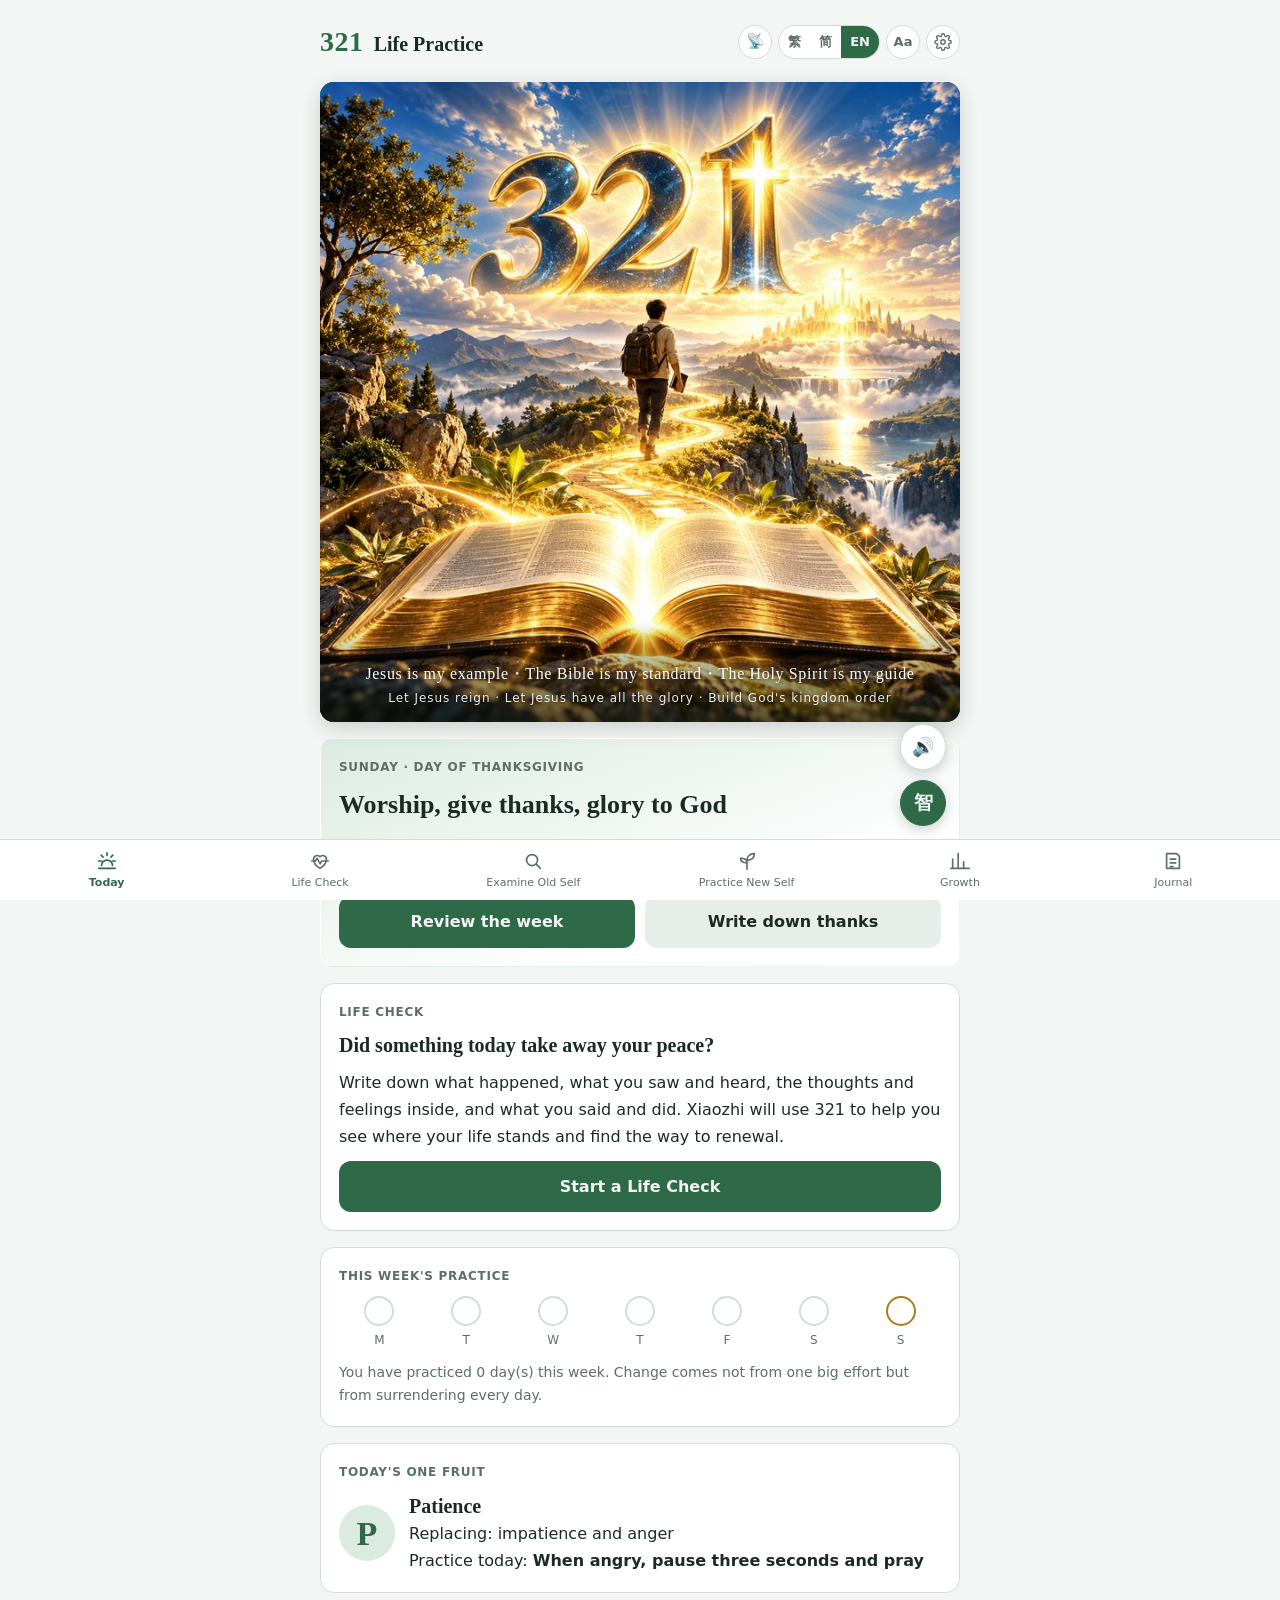
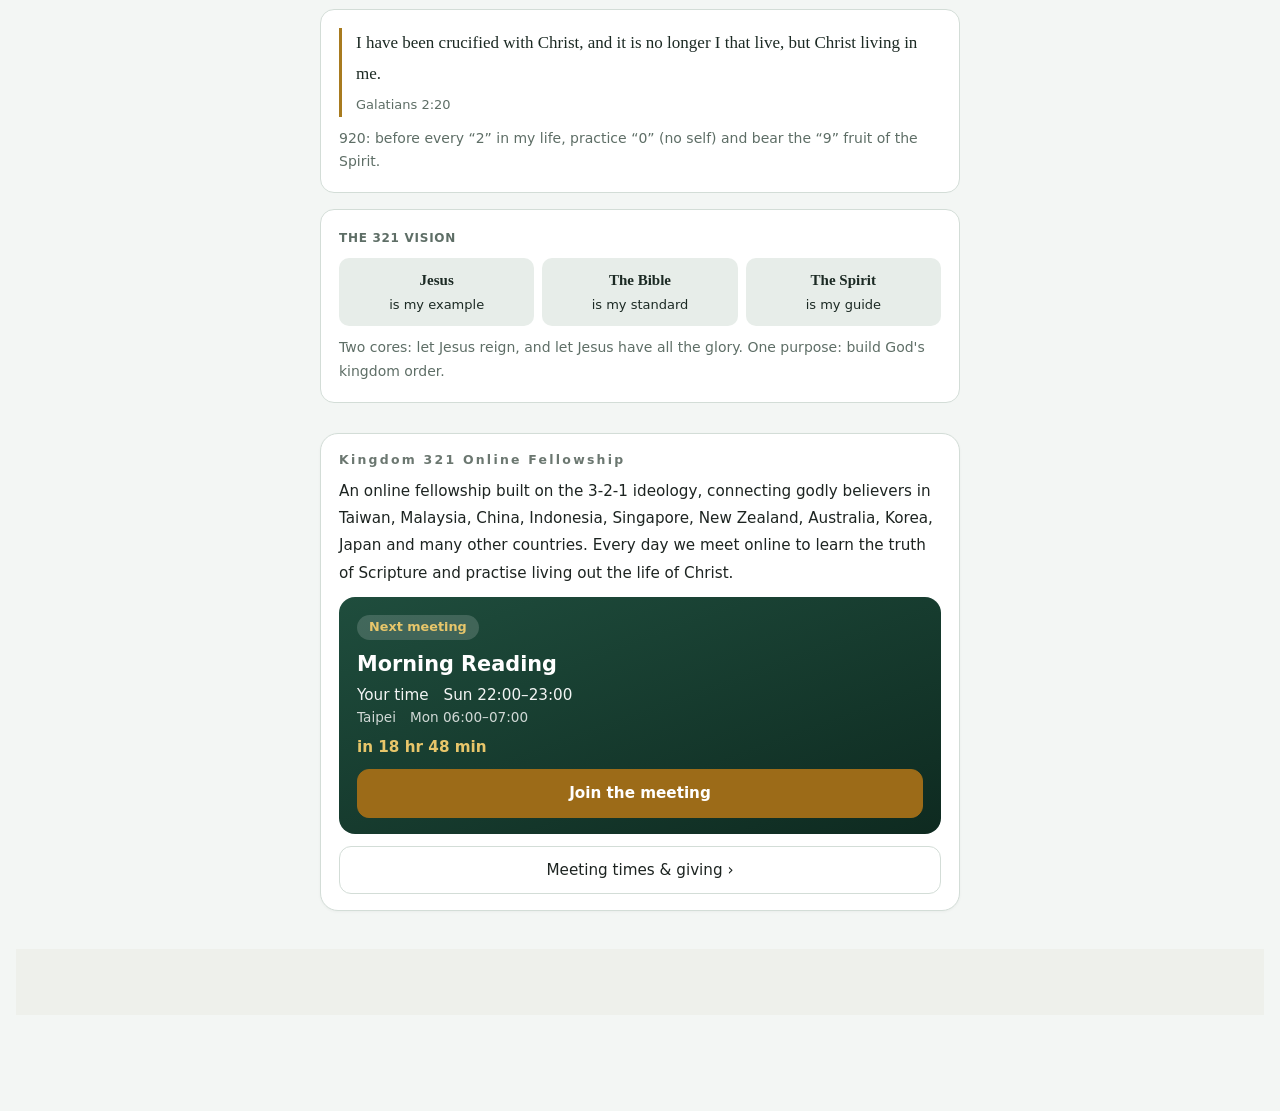
==== index.html @ 164c0257 "自動更新補強（空閒自動套用）：共用 AUPD 偵測／忙碌判斷／防無限重整、SW 網路優先且只清自家前綴、設定頁檢查更新與強制更新 Co-Authored-By: Claude Sonnet 5.5 <" ====
<!DOCTYPE html>
<html lang="zh-Hant-TW">
<head><script>(function(){try{var q=location.search,m=q.match(/[?&]join=([A-Za-z0-9]{6})/);if(m){sessionStorage.setItem('cr_j',JSON.stringify({j:m[1],s:/[?&]screen=1/.test(q)?1:0,t:Date.now()}));}else{var o=JSON.parse(sessionStorage.getItem('cr_j')||'null');if(o&&Date.now()-o.t<20000){history.replaceState(null,'',location.pathname+'?join='+o.j+(o.s?'&screen=1':'')+location.hash);}}if(/[?&]screen=1/.test(location.search))window.CR_SCREEN=true;}catch(e){}})();</script>
<meta charset="utf-8">
<meta name="viewport" content="width=device-width,initial-scale=1,viewport-fit=cover">
<title>321生命操練</title>
<meta name="description" content="舊人有己生命檢視表與新人無己生命操練表：每日檢視、操練、成長圖與得勝日記。繁體／简体／English。">
<meta name="theme-color" content="#2F6A48">
<meta name="apple-mobile-web-app-capable" content="yes">
<meta name="mobile-web-app-capable" content="yes">
<meta name="apple-mobile-web-app-status-bar-style" content="default">
<meta name="apple-mobile-web-app-title" content="321生命操練">
<meta property="og:type" content="website">
<meta property="og:title" content="321生命操練">
<meta property="og:description" content="舊人有己生命檢視表與新人無己生命操練表：每日檢視、操練、成長圖與得勝日記。">
<meta property="og:image" content="https://spch321-sudo.github.io/321life/hero.jpg">
<meta property="og:image:width" content="1080">
<meta property="og:image:height" content="1080">
<meta name="twitter:card" content="summary_large_image">
<link rel="manifest" href="manifest.json?v=2">
<link rel="icon" type="image/png" sizes="32x32" href="favicon-32.png">
<link rel="icon" type="image/png" sizes="192x192" href="icon-192-v2.png">
<link rel="apple-touch-icon" href="apple-touch-icon-v2.png">
<link rel="apple-touch-icon" sizes="180x180" href="apple-touch-icon-v2.png">
<link rel="preconnect" href="https://fonts.googleapis.com">
<link rel="stylesheet" href="https://fonts.googleapis.com/css2?family=Noto+Serif+TC:wght@600;800&family=Noto+Sans+TC:wght@400;500;700&display=swap">
<style>

:root{
  --bg:#F3F6F4; --surface:#FFFFFF; --sunk:#E7EDE9; --fg:#1C2A24; --muted:#5E6E66; --line:#D3DDD7;
  --vine:#2F6A48; --vine-soft:#DCEBE1; --plum:#86465A; --plum-soft:#F1E1E6; --gold:#A87B1F;
  --display:"Noto Serif TC","Songti TC","PMingLiU",serif;
  --body:"Noto Sans TC","PingFang TC","Microsoft JhengHei",system-ui,sans-serif;
  --r:14px;
}
@media (prefers-color-scheme:dark){:root:not([data-theme="light"]){
  --bg:#111815; --surface:#18221D; --sunk:#202C26; --fg:#E4ECE7; --muted:#9AAAA1; --line:#2E3C35;
  --vine:#86C49C; --vine-soft:#22382B; --plum:#D492A6; --plum-soft:#3A2630; --gold:#D9AE55; color-scheme:dark}}
:root[data-theme="dark"]{
  --bg:#111815; --surface:#18221D; --sunk:#202C26; --fg:#E4ECE7; --muted:#9AAAA1; --line:#2E3C35;
  --vine:#86C49C; --vine-soft:#22382B; --plum:#D492A6; --plum-soft:#3A2630; --gold:#D9AE55; color-scheme:dark}
html,body{background:var(--bg)}
:root{padding-top:env(safe-area-inset-top,0px)}
*{-webkit-tap-highlight-color:transparent}
body{margin:0;color:var(--fg);font-family:var(--body);font-size:1rem;line-height:1.7;padding-inline:16px;padding-block:0 96px}
.wrap{max-width:640px;margin:0 auto}
h1,h2,h3{font-family:var(--display);line-height:1.35;text-wrap:balance;margin:0}
button{font:inherit;color:inherit;cursor:pointer}
button:focus-visible,select:focus-visible,textarea:focus-visible,input:focus-visible{outline:3px solid var(--gold);outline-offset:2px}
.top{display:flex;align-items:center;justify-content:space-between;gap:12px;padding-block:18px 8px}
.brand{display:flex;align-items:baseline;gap:10px}
.mark{font-family:var(--display);font-weight:800;font-size:28px;letter-spacing:.02em;color:var(--vine)}
.brand h1{font-size:20px;font-weight:800}
.eyebrow{font-size:0.75rem;letter-spacing:.12em;color:var(--muted);font-weight:700}
.view{display:grid;gap:16px;padding-block:8px 24px}
.card{background:var(--surface);border:1px solid var(--line);border-radius:var(--r);padding:18px;display:grid;gap:10px;min-width:0}
.hero{background:linear-gradient(160deg,var(--vine-soft),var(--surface) 70%);border-color:transparent}
.hero h2{font-size:1.625rem}
.kv{margin:0;border-radius:var(--r);overflow:hidden;background:#1d3a5c;aspect-ratio:1/1;position:relative;box-shadow:0 6px 20px rgba(20,40,30,.18)}
.kv img{display:block;width:100%;height:100%;object-fit:cover}
.kv figcaption{position:absolute;left:0;right:0;bottom:0;padding:40px 16px 14px;color:#fff;font-family:var(--display);font-size:1rem;line-height:1.55;text-align:center;letter-spacing:.04em;background:linear-gradient(to top,rgba(10,20,15,.72),rgba(10,20,15,0));text-shadow:0 1px 3px rgba(0,0,0,.5)}
.kv figcaption span{display:inline-block}
.kv figcaption small{display:block;margin-top:2px;font-family:var(--body);font-size:0.75rem;letter-spacing:.08em;opacity:.92}
@supports not (aspect-ratio:1/1){.kv{height:0;padding-bottom:100%}.kv img{position:absolute;top:0;left:0}}
.verse{font-family:var(--display);font-size:1.0625rem;line-height:1.8;margin:0;padding-left:14px;border-left:3px solid var(--gold)}
.verse cite{display:block;font-family:var(--body);font-style:normal;font-size:0.8125rem;color:var(--muted);margin-top:4px}
.row{display:flex;gap:10px;flex-wrap:wrap}
.btn{border:0;border-radius:12px;padding:12px 16px;font-weight:700;display:inline-flex;align-items:center;justify-content:center;gap:6px;min-height:48px}
.btn.old{background:var(--plum);color:var(--bg)}
.btn.new{background:var(--vine);color:var(--bg)}
.btn.ghost{background:var(--sunk)}
.btn.wide{flex:1 1 140px}
.btn:disabled{opacity:.45;cursor:not-allowed}
.week{display:grid;grid-template-columns:repeat(7,1fr);gap:6px;text-align:center;font-size:0.75rem;color:var(--muted)}
.week .d{display:grid;gap:4px;justify-items:center}
.dot{width:26px;height:26px;border-radius:50%;border:2px solid var(--line);display:grid;place-items:center;font-size:0.75rem;font-weight:700}
.dot.done{background:var(--vine);border-color:var(--vine);color:var(--bg)}
.dot.today{border-color:var(--gold)}
.fruit{display:flex;gap:14px;align-items:center}
.fruit .ch{font-family:var(--display);font-size:2.125rem;font-weight:800;color:var(--vine);width:56px;height:56px;border-radius:50%;background:var(--vine-soft);display:grid;place-items:center;flex:none}
.small{font-size:0.875rem;color:var(--muted)}
.pillars{display:grid;grid-template-columns:repeat(3,1fr);gap:8px;text-align:center}
.pillars div{background:var(--sunk);border-radius:10px;padding:10px 6px;font-size:0.8125rem}
.pillars b{display:block;font-family:var(--display);font-size:0.9375rem}
.chips{display:flex;flex-wrap:wrap;gap:8px}
.chip{border:1px solid var(--line);background:var(--surface);border-radius:999px;padding:6px 14px;font-size:0.9375rem;min-height:38px}
.chip[aria-pressed="true"]{border-color:currentColor;font-weight:700}
.mode-old .chip[aria-pressed="true"]{color:var(--plum);background:var(--plum-soft)}
.mode-new .chip[aria-pressed="true"]{color:var(--vine);background:var(--vine-soft)}
.legend{display:grid;grid-template-columns:repeat(4,1fr);gap:6px;font-size:0.75rem;color:var(--muted);text-align:center}
.legend b{display:block;font-size:1rem;color:var(--fg)}
.group h3{font-size:1.3125rem}
.mode-old .group h3{color:var(--plum)}
.mode-new .group h3{color:var(--vine)}
.item{display:grid;gap:8px;padding-block:12px;border-top:1px solid var(--line)}
.item p{margin:0}
.item .sym{font-size:0.8125rem;color:var(--plum)}
.seg{display:grid;grid-template-columns:repeat(4,1fr);gap:6px}
.seg button{border:1px solid var(--line);background:var(--sunk);border-radius:10px;min-height:44px;font-weight:700;font-variant-numeric:tabular-nums}
.mode-old .seg button[aria-pressed="true"]{background:var(--plum);border-color:var(--plum);color:var(--bg)}
.mode-new .seg button[aria-pressed="true"]{background:var(--vine);border-color:var(--vine);color:var(--bg)}
.gscore{display:flex;justify-content:space-between;align-items:baseline;gap:8px;font-variant-numeric:tabular-nums}
.gscore strong{font-size:1.375rem;font-family:var(--display)}
.helps{display:grid;gap:6px;font-size:0.9375rem;background:var(--sunk);border-radius:10px;padding:12px}
.helps p{margin:0}
.helps b{color:var(--muted);font-weight:700;margin-right:6px}
.result{display:grid;gap:10px}
.band{display:flex;gap:12px;align-items:center;padding:10px 12px;border-radius:10px;background:var(--sunk)}
.band .n{font-family:var(--display);font-size:1.375rem;font-weight:800;min-width:56px;font-variant-numeric:tabular-nums}
ol.steps{margin:0;padding-left:1.4em;display:grid;gap:4px}
.prayer{font-family:var(--display);line-height:1.9;background:var(--sunk);border-radius:10px;padding:14px;margin:0}
.chart{display:grid;gap:10px}
.crow{display:grid;grid-template-columns:44px 1fr 34px;gap:8px;align-items:center;font-size:0.875rem}
.crow .lbl{font-weight:700}
.bars{display:grid;gap:3px}
.track{height:10px;background:var(--sunk);border-radius:5px;overflow:hidden}
.track i{display:block;height:100%;border-radius:5px}
.track.o i{background:var(--plum)}
.track.n i{background:var(--vine)}
.nums{font-size:0.75rem;color:var(--muted);text-align:right;font-variant-numeric:tabular-nums;line-height:1.3}
.key{display:flex;gap:16px;font-size:0.8125rem;color:var(--muted)}
.key span::before{content:"";display:inline-block;width:12px;height:12px;border-radius:3px;margin-right:6px;vertical-align:-1px}
.k-old::before{background:var(--plum)}
.k-new::before{background:var(--vine)}
.tnum{font-variant-numeric:tabular-nums}
.split{font-size:0.75rem;letter-spacing:.1em;color:var(--muted);font-weight:700;padding-top:4px}
.rec{display:grid;gap:4px;padding-block:12px;border-top:1px solid var(--line)}
.rec .h{display:flex;justify-content:space-between;gap:8px;align-items:center}
.tag{font-size:0.75rem;font-weight:700;border-radius:6px;padding:1px 8px}
.tag.old{background:var(--plum-soft);color:var(--plum)}
.tag.new{background:var(--vine-soft);color:var(--vine)}
.linkbtn{border:0;background:none;color:var(--muted);font-size:0.8125rem;text-decoration:underline;padding:4px}
.linkbtn.danger{color:var(--plum)}
.seg2{display:grid;grid-template-columns:1fr 1fr;background:var(--sunk);border-radius:12px;padding:4px;gap:4px}
.seg2 button{border:0;background:none;border-radius:9px;min-height:42px;font-weight:700}
.seg2 button[aria-pressed="true"]{background:var(--surface);box-shadow:0 1px 3px rgba(0,0,0,.12)}
label.f{display:grid;gap:4px;font-size:0.875rem;font-weight:700;color:var(--muted)}
textarea,select{font:inherit;color:var(--fg);background:var(--bg);border:1px solid var(--line);border-radius:10px;padding:10px;width:100%;box-sizing:border-box}
textarea{min-height:72px;resize:vertical}
.empty{text-align:center;color:var(--muted);padding:24px 8px}
.toast{position:fixed;left:50%;transform:translateX(-50%);bottom:calc(84px + env(safe-area-inset-bottom,0px));background:var(--fg);color:var(--bg);padding:10px 18px;border-radius:999px;font-size:14px;z-index:20}
nav.tabs{position:fixed;left:0;right:0;bottom:0;background:var(--surface);border-top:1px solid var(--line);display:grid;grid-template-columns:repeat(6,1fr);padding-bottom:env(safe-area-inset-bottom,0px);z-index:10}
nav.tabs button{border:0;background:none;padding:10px 2px 8px;font-size:12px;display:grid;justify-items:center;gap:2px;color:var(--muted);min-height:60px}
nav.tabs svg{width:22px;height:22px;fill:none;stroke:currentColor;stroke-width:1.8;stroke-linecap:round;stroke-linejoin:round}
nav.tabs button[aria-current="page"]{color:var(--vine);font-weight:700}
nav.tabs button.t-old[aria-current="page"]{color:var(--plum)}
@media (prefers-reduced-motion:no-preference){.view{animation:fade .25s ease}@keyframes fade{from{opacity:.4;transform:translateY(4px)}to{opacity:1;transform:none}}}
.hdbtn{border:1px solid var(--line);background:var(--surface);border-radius:999px;padding:4px 12px;font-size:0.8125rem;color:var(--muted)}
.updbar{position:fixed;left:16px;right:16px;top:calc(12px + env(safe-area-inset-top,0px));z-index:30;background:var(--vine);color:var(--bg);border-radius:12px;padding:10px 14px;display:flex;align-items:center;justify-content:space-between;gap:10px;max-width:608px;margin:0 auto;box-shadow:0 4px 16px rgba(0,0,0,.2)}
.updbar button{border:0;background:var(--bg);color:var(--vine);border-radius:8px;padding:6px 12px;font-weight:700}
[hidden]{display:none!important}
.ckgrp{display:grid;gap:8px;padding-top:12px;border-top:1px solid var(--line)}
.ckgrp h3{font-size:1.125rem;display:flex;align-items:baseline;gap:8px}
.ckgrp h3 em{font-style:normal;font-family:var(--body);font-size:0.8125rem;color:var(--muted);font-weight:500}
.ckno{display:inline-grid;place-items:center;width:26px;height:26px;border-radius:50%;background:var(--vine-soft);color:var(--vine);font-family:var(--body);font-size:0.8125rem;font-weight:700;flex:none}
.emos{display:flex;flex-wrap:wrap;gap:6px}
.emos .chip{font-size:0.875rem;min-height:34px;padding:4px 12px}
.busy{display:flex;gap:12px;align-items:center}
.spin{width:22px;height:22px;border-radius:50%;border:3px solid var(--vine-soft);border-top-color:var(--vine);flex:none}
@media (prefers-reduced-motion:no-preference){.spin{animation:sp 1s linear infinite}@keyframes sp{to{transform:rotate(360deg)}}}
.who{justify-self:start;font-size:0.8125rem;font-weight:700;border-radius:999px;padding:2px 12px}
.who.o{background:var(--plum-soft);color:var(--plum)}
.who.m{background:#F4EAD3;color:var(--gold)}
.who.n{background:var(--vine-soft);color:var(--vine)}
:root[data-theme="dark"] .who.m{background:#3A3020}
@media (prefers-color-scheme:dark){:root:not([data-theme="light"]) .who.m{background:#3A3020}}
.lk{display:grid;gap:8px;padding:12px;border-radius:10px;background:var(--sunk)}
.lk .mine{font-size:0.875rem;color:var(--muted);margin:0}
.lk .on{display:grid;grid-template-columns:auto 1fr;gap:4px 10px;margin:0;font-size:0.9375rem}
.lk .on dt{font-weight:700}
.lk .on dd{margin:0}
.lk .on .o{color:var(--plum)}
.lk .on .n{color:var(--vine)}
.shift{display:grid;gap:6px}
.shift p{margin:0;padding:10px 12px;border-radius:10px}
.shift .f{background:var(--plum-soft)}
.shift .t{background:var(--vine-soft)}
.act{background:var(--vine);color:var(--bg);border-radius:12px;padding:14px 16px;font-weight:700;font-size:1.0625rem;margin:0}
.ckrec{border:0;background:none;text-align:left;padding:12px 0;border-top:1px solid var(--line);display:grid;gap:2px;width:100%}
.ckrec b{font-size:1rem}
html,body{overflow-x:hidden}
.card{overflow-wrap:anywhere}
.md{display:grid;gap:8px;font-size:1rem;line-height:1.8}
.md p{margin:0}
.md h4{margin:6px 0 0;font-family:var(--display);font-size:1.125rem;color:var(--vine);padding-left:10px;border-left:4px solid var(--vine)}
.md ul,.md ol{margin:0;padding-left:1.4em;display:grid;gap:4px}
.md li::marker{color:var(--vine);font-weight:700}
.md strong{color:var(--fg);background:linear-gradient(transparent 62%,rgba(168,123,31,.25) 0)}
.md blockquote{margin:0;padding:8px 12px;border-left:3px solid var(--gold);background:var(--sunk);border-radius:0 10px 10px 0;font-family:var(--display)}
.md hr{border:0;border-top:1px dashed var(--line);margin:4px 0;width:100%}
.md .next{background:var(--vine-soft);border-radius:10px;padding:10px 12px}
.chat{gap:12px}
.turn{display:grid;gap:10px;padding-top:12px;border-top:1px solid var(--line)}
.turn .q{justify-self:end;max-width:88%;margin:0;background:var(--vine);color:var(--bg);padding:8px 14px;border-radius:16px 16px 4px 16px;font-weight:500}
.turn .ans{background:var(--surface)}
.chat .chip{text-align:left;line-height:1.5}
html{font-size:16px}
html.fs-lg{font-size:18px}html.fs-xl{font-size:20.5px}html.fs-xxl{font-size:23px}
html[data-lang="zs"]{--display:"Noto Serif SC","Songti SC","STSong","SimSun",serif;--body:"Noto Sans SC","PingFang SC","Microsoft YaHei",system-ui,sans-serif}
html[data-lang="en"]{--display:Georgia,"Times New Roman",serif;--body:system-ui,-apple-system,"Segoe UI",Roboto,sans-serif}
html[data-lang="en"] .eyebrow{letter-spacing:.06em;text-transform:uppercase}
.top{flex-wrap:nowrap}
.brand{min-width:0}
.brand h1{white-space:nowrap;overflow:hidden;text-overflow:ellipsis}
.tools{display:flex;align-items:center;gap:6px;flex:none}
.langsw{display:flex;border:1px solid var(--line);border-radius:999px;overflow:hidden;background:var(--surface)}
.langsw button{border:0;background:none;padding:5px 9px;font-size:13px;font-weight:700;color:var(--muted);min-height:32px}
.langsw button.on{background:var(--vine);color:var(--bg)}
.ib{border:1px solid var(--line);background:var(--surface);border-radius:999px;width:34px;height:34px;display:grid;place-items:center;font-size:13px;font-weight:800;color:var(--muted);padding:0;flex:none}
.ib svg{width:18px;height:18px;fill:none;stroke:currentColor;stroke-width:1.8;stroke-linecap:round;stroke-linejoin:round}
@media (max-width:380px){.brand h1{display:none}.langsw button{padding:5px 7px}}
nav.tabs button span{font-size:12px;line-height:1.2}
html[data-lang="en"] nav.tabs button span{font-size:11px}
.fabs{position:fixed;right:max(14px,calc(50% - 320px + 14px));bottom:calc(74px + env(safe-area-inset-bottom,0px));display:grid;gap:10px;z-index:12}
.fab{width:46px;height:46px;border-radius:50%;border:1px solid var(--line);background:var(--surface);box-shadow:0 4px 14px rgba(0,0,0,.18);font-size:18px;display:grid;place-items:center;padding:0;color:var(--fg)}
.fab.on{background:var(--plum);color:#fff;border-color:var(--plum)}
.xzfab{background:var(--vine);color:var(--bg);border-color:var(--vine);font-family:var(--display);font-weight:800;font-size:1.1875rem}
.sent{cursor:pointer;border-radius:3px;-webkit-box-decoration-break:clone;box-decoration-break:clone}
.sent:active{background:var(--vine-soft)}
:root{--hlbg-gold:#F6E7C4;--hlbg-green:#E3F0E1;--hlbg-blue:#E1EBF7;--hlbg-pink:#FBE4E9;--hlbg-purple:#ECE3F5;--hlbg-maroon:#F3E1E1;--hlbg-brown:#F0E6D6;--hlbg-charcoal:#E7E6E2;--reading:#E7EDF6}
@media (prefers-color-scheme:dark){:root:not([data-theme="light"]){--hlbg-gold:#4A3E22;--hlbg-green:#24402A;--hlbg-blue:#22334F;--hlbg-pink:#4A2A33;--hlbg-purple:#3A2E4B;--hlbg-maroon:#4A2628;--hlbg-brown:#433423;--hlbg-charcoal:#3A3A37;--reading:#25354F}}
:root[data-theme="dark"]{--hlbg-gold:#4A3E22;--hlbg-green:#24402A;--hlbg-blue:#22334F;--hlbg-pink:#4A2A33;--hlbg-purple:#3A2E4B;--hlbg-maroon:#4A2628;--hlbg-brown:#433423;--hlbg-charcoal:#3A3A37;--reading:#25354F}
.sent[data-hl]{background:linear-gradient(transparent 52%,var(--hlbg-gold) 52%)}
.sent[data-color="green"]{background:linear-gradient(transparent 52%,var(--hlbg-green) 52%)}
.sent[data-color="blue"]{background:linear-gradient(transparent 52%,var(--hlbg-blue) 52%)}
.sent[data-color="pink"]{background:linear-gradient(transparent 52%,var(--hlbg-pink) 52%)}
.sent[data-color="purple"]{background:linear-gradient(transparent 52%,var(--hlbg-purple) 52%)}
.sent[data-color="maroon"]{background:linear-gradient(transparent 52%,var(--hlbg-maroon) 52%)}
.sent[data-color="brown"]{background:linear-gradient(transparent 52%,var(--hlbg-brown) 52%)}
.sent[data-color="charcoal"]{background:linear-gradient(transparent 52%,var(--hlbg-charcoal) 52%)}
.act .sent[data-hl]{color:var(--fg)}
.hl-note{margin:6px 0 2px;padding:8px 12px;border-left:3px solid #D9B168;background:var(--sunk);border-radius:0 10px 10px 0;font-size:0.875rem;white-space:pre-wrap;cursor:pointer;color:var(--fg);font-family:var(--body);font-style:normal}
.hl-note[data-color="green"]{border-color:#6FAE71}.hl-note[data-color="blue"]{border-color:#6C93D1}.hl-note[data-color="pink"]{border-color:#E58FA0}.hl-note[data-color="purple"]{border-color:#A48AC9}.hl-note[data-color="maroon"]{border-color:#8C4A4E}.hl-note[data-color="brown"]{border-color:#8A6740}.hl-note[data-color="charcoal"]{border-color:#54534E}
.hl-note::before{content:"✎ ";color:var(--muted)}
.tts-reading{box-shadow:inset 0 0 0 999px var(--reading);border-radius:4px;-webkit-box-decoration-break:clone;box-decoration-break:clone}
.flash{outline:3px solid var(--gold);outline-offset:2px}
.sheet-mask{position:fixed;inset:0;background:rgba(0,0,0,.42);z-index:75;display:flex;align-items:flex-end}
.sheet-card{background:var(--surface);color:var(--fg);width:100%;max-width:640px;margin:0 auto;max-height:86vh;overflow-y:auto;border-radius:20px 20px 0 0;padding:18px 18px calc(18px + env(safe-area-inset-bottom,0px));box-sizing:border-box;display:grid;gap:12px}
.sheet-title{display:flex;align-items:center;gap:8px;font-family:var(--display);font-weight:800;font-size:1.125rem}
.sheet-ref{flex:1;font-family:var(--body);font-weight:500;font-size:0.8125rem;color:var(--muted);min-width:0;overflow:hidden;text-overflow:ellipsis;white-space:nowrap}
.sheet-x{margin-left:auto;border:0;background:var(--sunk);border-radius:50%;width:32px;height:32px;flex:none}
.sheet-quote{margin:0;font-family:var(--display);line-height:1.8;padding-left:12px;border-left:3px solid var(--gold);max-height:30vh;overflow-y:auto}
.sheet-row{display:flex;align-items:center;gap:10px;flex-wrap:wrap}
.sheet-lab{font-size:0.8125rem;color:var(--muted);font-weight:700;min-width:3em}
.swatches{display:flex;gap:8px;flex-wrap:wrap}
.hlswatch{width:30px;height:30px;border-radius:50%;border:3px solid transparent;padding:0;box-shadow:0 0 0 1px var(--line)}
.hlswatch.on{border-color:var(--fg)}
.spanrow{display:flex;gap:6px;align-items:center;flex-wrap:wrap}
.spanbtn{border:1px solid var(--line);background:var(--sunk);border-radius:10px;min-width:40px;min-height:38px;font-weight:700}
.spanbtn.wide{padding:0 12px}
.spannum{min-width:3.5em;text-align:center;font-variant-numeric:tabular-nums}
.sheet-ta{min-height:70px}
.sheet-acts{display:grid;grid-template-columns:1fr 1fr;gap:8px}
.sheet-acts2{display:flex;flex-wrap:wrap;gap:6px}
.btn.sm{min-height:38px;padding:6px 12px;font-size:0.875rem;background:var(--sunk);font-weight:600}
.btn.danger{color:var(--plum)}
.segx{display:flex;flex-wrap:wrap;gap:6px}
.segx button{border:1px solid var(--line);background:var(--sunk);border-radius:999px;padding:5px 12px;font-size:0.875rem;min-height:36px}
.segx button.on{background:var(--vine);border-color:var(--vine);color:var(--bg);font-weight:700}
.segx.sm button{font-size:0.75rem;min-height:30px;padding:3px 10px}
.setrow{display:grid;gap:6px}
.setrow>span{font-size:0.8125rem;font-weight:700;color:var(--muted)}
.setver{display:flex;justify-content:space-between;align-items:center;gap:8px;flex-wrap:wrap;font-size:0.8125rem;color:var(--muted);border-top:1px solid var(--line);padding-top:10px}
.spk{position:fixed;left:12px;right:72px;bottom:calc(74px + env(safe-area-inset-bottom,0px));max-width:520px;margin:0 auto;z-index:13;background:var(--fg);color:var(--bg);border-radius:999px;padding:6px 6px 6px 14px;display:flex;align-items:center;gap:4px;box-shadow:0 6px 18px rgba(0,0,0,.25)}
.spk .t{flex:1;min-width:0;font-size:13px;white-space:nowrap;overflow:hidden;text-overflow:ellipsis}
.spk button{border:0;background:rgba(255,255,255,.14);color:inherit;border-radius:50%;width:36px;height:36px;flex:none;padding:0;font-size:14px}
.seg3{display:grid;grid-template-columns:1fr 1fr 1fr;background:var(--sunk);border-radius:12px;padding:4px;gap:4px}
.seg3 button{border:0;background:none;border-radius:9px;min-height:42px;font-weight:700;font-size:0.875rem;padding:4px}
.seg3 button[aria-pressed="true"]{background:var(--surface);box-shadow:0 1px 3px rgba(0,0,0,.12)}
.hitem{display:grid;gap:6px;padding-block:12px;border-top:1px solid var(--line)}
.hitem .q{font-family:var(--display);line-height:1.8;padding-left:10px;border-left:4px solid #D9B168}
.hitem .q[data-color="green"]{border-color:#6FAE71}.hitem .q[data-color="blue"]{border-color:#6C93D1}.hitem .q[data-color="pink"]{border-color:#E58FA0}.hitem .q[data-color="purple"]{border-color:#A48AC9}.hitem .q[data-color="maroon"]{border-color:#8C4A4E}.hitem .q[data-color="brown"]{border-color:#8A6740}.hitem .q[data-color="charcoal"]{border-color:#54534E}
.hitem .n{font-size:0.875rem;white-space:pre-wrap;background:var(--sunk);border-radius:8px;padding:6px 10px}
.hitem .m{display:flex;justify-content:space-between;gap:8px;align-items:center;font-size:0.75rem;color:var(--muted);flex-wrap:wrap}
.xz{display:none}
.xz.on{display:flex;flex-direction:column;position:fixed;inset:0;z-index:60;background:var(--bg);padding-top:env(safe-area-inset-top,0px)}
.xzhd{display:flex;align-items:center;gap:8px;padding:10px 12px;border-bottom:1px solid var(--line);background:var(--surface);max-width:640px;width:100%;margin:0 auto;box-sizing:border-box}
.xzhd .grow{flex:1;min-width:0;line-height:1.3}
.xzhd .hdbtn{flex:none;white-space:nowrap}
.xzav{width:36px;height:36px;border-radius:10px;background:var(--vine);color:var(--bg);display:grid;place-items:center;font-family:var(--display);font-weight:800;flex:none}
.xzbd{flex:1;overflow-y:auto;-webkit-overflow-scrolling:touch;padding:12px 16px 20px;max-width:640px;width:100%;margin:0 auto;box-sizing:border-box;display:grid;gap:10px;align-content:start}
.xzft{display:flex;gap:8px;padding:10px 12px calc(10px + env(safe-area-inset-bottom,0px));border-top:1px solid var(--line);background:var(--surface);max-width:640px;width:100%;margin:0 auto;box-sizing:border-box}
.xzft textarea{flex:1 1 0;width:0;min-width:0;min-height:46px;max-height:30vh;resize:none}
.xzft .btn{flex:0 0 auto;white-space:nowrap}
.chatctx{justify-self:start;font-size:0.75rem;color:var(--muted);background:var(--sunk);border-radius:999px;padding:2px 10px}
.qs-toggle{justify-self:start;border:1px dashed var(--line);background:none;border-radius:999px;padding:4px 12px;font-size:0.875rem;color:var(--vine)}
.qs-panel{display:flex;flex-wrap:wrap;gap:6px}
.qs-chip,.fu-chip{border:1px solid var(--line);background:var(--surface);border-radius:14px;padding:6px 12px;font-size:.9em;text-align:left;line-height:1.5}
.chatlog{display:grid;gap:10px}
.xzhi{background:var(--vine-soft);border-radius:14px;padding:12px 14px;line-height:1.8}
.msg{max-width:92%;padding:10px 14px;border-radius:14px;line-height:1.75;overflow-wrap:anywhere}
.msg.user{background:var(--vine);color:var(--bg);margin-left:auto;border-radius:16px 16px 4px 16px;white-space:pre-wrap;max-width:85%}
.msg.ai{background:var(--surface);border:1px solid var(--line);max-width:100%;box-sizing:border-box}
.msg.ai.fold .msg-body{max-height:9.6em;overflow:hidden;-webkit-mask-image:linear-gradient(#000 55%,transparent);mask-image:linear-gradient(#000 55%,transparent)}
.msg-more{display:block;margin:6px 0 0;padding:4px 12px;border:1px solid var(--line);border-radius:999px;background:var(--sunk);color:var(--vine);font-size:.8em;font-weight:700}
.msg-actions{display:flex;flex-wrap:wrap;gap:4px;margin-top:8px}
.msg-act{border:1px solid var(--line);background:var(--sunk);border-radius:999px;padding:3px 10px;font-size:.82em;color:var(--muted)}
.msg-act.on{color:var(--gold);border-color:var(--gold)}
.fu{display:flex;flex-wrap:wrap;gap:6px;align-items:center}
.typing{display:inline-flex;gap:3px;vertical-align:middle}
.typing i{width:6px;height:6px;border-radius:50%;background:var(--muted);opacity:.5}
@media (prefers-reduced-motion:no-preference){.typing i{animation:tp 1.2s infinite}.typing i:nth-child(2){animation-delay:.2s}.typing i:nth-child(3){animation-delay:.4s}@keyframes tp{0%,100%{opacity:.25}50%{opacity:1}}}
.tbwrap{overflow-x:auto}
.md .mdtb{border-collapse:collapse;font-size:.93em;min-width:100%}
.md .mdtb th,.md .mdtb td{border:1px solid var(--line);padding:6px 9px;text-align:left;vertical-align:top}
.md .mdtb th{background:var(--vine-soft)}
.md blockquote{font-size:.97em}
.md em{font-style:normal;color:var(--vine)}
.turn .msg-actions{margin-top:0}
.updbar{cursor:pointer;justify-content:center;font-weight:700;font-size:14px}


/* ---- 一起共讀 ---- */
.cr-pt{outline:3px solid var(--gold);outline-offset:2px;border-radius:4px;background:rgba(168,123,31,.16);animation:crpt 1.1s ease-out 3}
@keyframes crpt{0%{outline-color:transparent;outline-offset:8px}60%{outline-color:var(--gold);outline-offset:2px}100%{outline-color:var(--gold)}}
.crchip{position:fixed;left:max(14px,calc(50% - 320px + 14px));bottom:calc(74px + env(safe-area-inset-bottom,0px));z-index:58;border:0;border-radius:999px;padding:8px 14px 8px 10px;font-size:0.8125rem;background:var(--vine);color:#fff;box-shadow:0 6px 18px rgba(0,0,0,.22);max-width:calc(100vw - 100px);white-space:nowrap;overflow:hidden;text-overflow:ellipsis;cursor:pointer}
.crchip .dot{display:inline-block;width:8px;height:8px;border-radius:50%;background:#5BD38A;margin-right:6px;vertical-align:1px;animation:crp 1.6s infinite}
.crchip.wait .dot{background:#F2C14E}.crchip.off{background:var(--gold)}.crchip.off .dot{background:#fff;animation:none}
@keyframes crp{0%,100%{opacity:1}50%{opacity:.35}}
.cr-k{font-size:0.8125rem;color:var(--muted);text-align:center;margin-top:4px}.cr-code{font-size:2.3rem;font-weight:800;letter-spacing:.12em;text-align:center;color:var(--vine);line-height:1.3;font-variant-numeric:tabular-nums}
.cr-qr{display:flex;justify-content:center}.cr-qr img{width:180px;height:180px;image-rendering:pixelated;background:#fff;border-radius:10px;padding:4px}
.cr-c{text-align:center}.cr-count{text-align:center;font-weight:700}.cr-acts{display:flex;gap:8px;flex-wrap:wrap;justify-content:center}.cr-tip,.cr-desc{line-height:1.7}
.cr-join{display:flex;gap:8px}.cr-join input{flex:1;min-width:0;font:inherit;font-size:1.15rem;letter-spacing:.1em;padding:10px 12px;border:1px solid var(--line);border-radius:12px;background:var(--surface);color:var(--fg);text-align:center}
#crTop{font-size:15px}
</style>
<style id="xz2full">
/* 小智最新功能（-xz1103）：滿版小智頁，頂端摘要列可收合，回答全寬，輸入欄固定在最底 */
.xz2s,.xz2c,#xz2pf{--xz2-acc:var(--brand);--xz2-fs:calc(var(--fs,17px)*.82)}
.xz .xzbd,.xz .xzhd,.xz .xzft{max-width:none}
.xz .xzbd{padding-left:10px;padding-right:10px}
.xz .xzbd .xz2c{margin:0 0 8px}
.setsheet .setrow .xz2s{width:100%}
</style>
</head>
<body>
<div class="wrap">
  <header class="top">
    <div class="brand"><span class="mark">321</span><h1 id="hdtitle">生命操練</h1></div>
    <div class="tools">
      <button class="ib" id="crTop" aria-label="一起共讀 Read together">📡</button>
      <div class="langsw" id="langsw" role="group" aria-label="Language"><button data-l="zh">繁</button><button data-l="zs">简</button><button data-l="en">EN</button></div>
      <button class="ib" id="btnfont" aria-label="字級 Font size">Aa</button>
      <button class="ib" id="btnset" aria-label="設定 Settings"><svg viewBox="0 0 24 24"><circle cx="12" cy="12" r="3"/><path d="M19.4 15a1.7 1.7 0 0 0 .3 1.8l.1.1a2 2 0 1 1-2.8 2.8l-.1-.1a1.7 1.7 0 0 0-1.8-.3 1.7 1.7 0 0 0-1 1.5V21a2 2 0 1 1-4 0v-.1a1.7 1.7 0 0 0-1.1-1.5 1.7 1.7 0 0 0-1.8.3l-.1.1a2 2 0 1 1-2.8-2.8l.1-.1a1.7 1.7 0 0 0 .3-1.8 1.7 1.7 0 0 0-1.5-1H3a2 2 0 1 1 0-4h.1a1.7 1.7 0 0 0 1.5-1.1 1.7 1.7 0 0 0-.3-1.8l-.1-.1a2 2 0 1 1 2.8-2.8l.1.1a1.7 1.7 0 0 0 1.8.3H9a1.7 1.7 0 0 0 1-1.5V3a2 2 0 1 1 4 0v.1a1.7 1.7 0 0 0 1 1.5 1.7 1.7 0 0 0 1.8-.3l.1-.1a2 2 0 1 1 2.8 2.8l-.1.1a1.7 1.7 0 0 0-.3 1.8V9a1.7 1.7 0 0 0 1.5 1H21a2 2 0 1 1 0 4h-.1a1.7 1.7 0 0 0-1.5 1z"/></svg></button>
    </div>
  </header>
  <main id="app" class="view"></main>
</div>
<div class="fabs"><button class="fab" id="fabtts" aria-label="朗讀這一頁">🔊</button><button class="fab xzfab" id="fabxz" aria-label="問小智">智</button></div>
<nav class="tabs" id="tabs" aria-label="主選單">
  <button data-tab="home"><svg viewBox="0 0 24 24"><path d="M12 3v3M5.6 5.6l2.1 2.1M3 12h3M18.4 5.6l-2.1 2.1M21 12h-3M6 17a6 6 0 0 1 12 0M3 20h18"/></svg><span>今日</span></button>
  <button data-tab="check"><svg viewBox="0 0 24 24"><path d="M12 20s-7-4.4-7-10a4 4 0 0 1 7-2.6A4 4 0 0 1 19 10c0 5.6-7 10-7 10z"/><path d="M3 12h4l2-3 3 6 2-3h7"/></svg><span>生命健檢</span></button>
  <button data-tab="exam" class="t-old"><svg viewBox="0 0 24 24"><circle cx="11" cy="11" r="6"/><path d="M20 20l-4.5-4.5"/></svg><span>檢視舊人</span></button>
  <button data-tab="train"><svg viewBox="0 0 24 24"><path d="M12 21V11M12 11c0-4 3-7 8-7 0 5-3 7-8 7zM12 14c0-3-2.5-5-7-5 0 4 2.5 5 7 5z"/></svg><span>操練新人</span></button>
  <button data-tab="growth"><svg viewBox="0 0 24 24"><path d="M4 20V10M10 20V4M16 20v-7M22 20H2"/></svg><span>成長</span></button>
  <button data-tab="journal"><svg viewBox="0 0 24 24"><path d="M5 4h11l3 3v13H5zM9 10h6M9 14h6M9 18h3"/></svg><span>日記</span></button>
</nav>
<script src="xz2.js?v=xz1103"></script>
<script>
var GROUPS=[
 {id:"see",kind:"門戶",name:"看",
  exam:{title:"我的眼睛在看誰？",items:["我很快看見別人的缺點，卻看不見自己的問題","我常拿自己和別人比較，因而自卑或自大","遇到難處時，我先看環境、看人，而不是仰望耶穌","我的眼目被手機、物質或私慾吸引，難以自制","我只看見自己吃虧，看不見神的恩典"],
   newp:"看耶穌、看恩典、看別人的長處。",verse:["為甚麼看見你弟兄眼中有刺，卻不想自己眼中有梁木呢？","馬太福音7:3"]},
  train:{title:"用基督的眼睛看",items:[["我先省察自己的梁木，再溫柔看待別人的刺","只看別人缺點"],["我看見每個人都是神獨特的創造，不與人比較","比較而自卑或自大"],["遇到難處時，我先仰望耶穌，再看環境","先看環境和人"],["我節制眼目，把時間留給神的話和需要我的人","被手機與私慾吸引"],["我天天數算主恩，看見神的手在每件事上","只看自己吃虧"]],
   verse:["求你開我的眼睛，使我看出你律法中的奇妙。","詩篇119:18"],decl:"主啊，我要用你的眼光看人看事。",practice:"每天寫下三件看見的恩典，並當面說出一個人的長處。"}},
 {id:"hear",kind:"門戶",name:"聽",
  exam:{title:"我的耳朵向誰敞開？",items:["別人還沒說完，我已急著回應或打斷","我喜歡聽讚美，聽到勸告就不舒服、想辯解","我愛聽閒話、八卦，並在心裡給人定罪","我聽人的意見多，安靜聽神的話少","我選擇性地聽，只聽自己想聽的"],
   newp:"先聽神，再聽人；聽懂心意，不只聽字面。",verse:["你們各人要快快的聽，慢慢的說，慢慢的動怒。","雅各書1:19"]},
  train:{title:"用謙卑的耳朵聽",items:[["我讓人把話說完，聽懂對方的心意再回應","急著回應打斷"],["別人給我勸告時，我說「謝謝你提醒我」","只愛聽讚美"],["聽到閒話時，我停止傳播，並為那人禱告","愛聽八卦論斷人"],["每天我安靜聽神的話，再去聽人的意見","聽人多聽神少"],["我願意聽不同的聲音，從中學習","只聽想聽的"]],
   verse:["我的羊聽我的聲音，我也認識他們，他們也跟著我。","約翰福音10:27"],decl:"請說，僕人敬聽！",practice:"每次對話先問「你的意思是……嗎？」確認之後再回應。"}},
 {id:"think",kind:"門戶",name:"想",
  exam:{title:"我的心思由誰掌管？",items:["我的念頭常繞著「我」：我的面子、我的感受、我的得失","我常憂慮未來，或反覆咀嚼過去的傷害","我在心裡論斷人、猜疑人的動機","做決定時我用腦算計，很少用心尋求聖靈","負面的想法一來，我就順著它走"],
   newp:"把心意奪回，順服基督；從人的觀點換成神的觀點。",verse:["將人所有的心意奪回，使他都順服基督。","哥林多後書10:5"]},
  train:{title:"用屬天的心思想",items:[["我的念頭常想到：怎樣使耶穌得榮耀、使別人得益處","繞著我的得失轉"],["憂慮一來，我立刻交託，安息在神的應許裡","憂慮未來、咀嚼傷害"],["我往好處想人，相信神也在對方身上動工","猜疑論斷人"],["做決定前，我先安靜用心尋求聖靈的引導","用腦算計"],["我把負面念頭奪回，換成真實、可愛、有美名的事","順著負面想法走"]],
   verse:["凡是真實的、可敬的、公義的、清潔的、可愛的、有美名的，若有甚麼德行，若有甚麼稱讚，這些事你們都要思念。","腓立比書4:8"],decl:"我要以基督耶穌的心為心。",practice:"負面念頭出現就問：「耶穌怎麼看這件事？」再用一節經文取代它。"}},
 {id:"speak",kind:"門戶",name:"講",
  exam:{title:"我的口在建造還是拆毀？",items:["我常抱怨、發牢騷","我說話帶批評、諷刺或命令的口氣","我喜歡談自己的成就，暗中求人肯定","被指出錯誤時，我第一反應是辯解或推卸","背後談論別人的不是"],
   newp:"說造就人的話、感恩的話、認錯的話。",verse:["污穢的言語，一句不可出口，只要隨事說造就人的好話，叫聽見的人得益處。","以弗所書4:29"]},
  train:{title:"用造就人的口講",items:[["我把抱怨換成感謝，凡事謝恩","抱怨發牢騷"],["我說話溫柔，帶著和氣與鼓勵","批評諷刺命令"],["我述說神的作為，把榮耀歸給耶穌，把功勞歸給別人","談自己的成就"],["被指正時，我先說「我錯了，對不起」","辯解推卸"],["我在背後為人說好話、為人代禱","背後談論別人"]],
   verse:["你們的言語要常常帶著和氣，好像用鹽調和，就可知道該怎樣回答各人。","歌羅西書4:6"],decl:"我的口要說造就人的話，叫聽見的人得益處。",practice:"每天至少說三句感謝或肯定的話；說錯了，當天就道歉。"}},
 {id:"act",kind:"門戶",name:"行",
  exam:{title:"我的腳步跟從誰？",items:["我做事先照自己的意思，事後才禱告","我的時間和力氣主要為自己的需要和喜好","我知道聖靈的感動，卻拖延或不順從","我做好事是為了被看見、被稱讚","不順我意時，我用冷漠、退縮或強硬來回應"],
   newp:"捨己、背十架、跟從主；順著聖靈而行。",verse:["你們當順著聖靈而行，就不放縱肉體的情慾了。","加拉太書5:16"]},
  train:{title:"用捨己的腳步行",items:[["我做事之前先禱告，求問主的心意","先照己意後禱告"],["我把時間和力氣分給神與身邊的人","只為自己的喜好"],["聖靈一有感動，我就立刻順從","拖延不順從"],["我在暗中行善，只求天父看見","為了被看見"],["不順我意時，我仍以溫柔和愛回應","冷漠退縮或強硬"]],
   verse:["人若說他住在主裡面，就該自己照主所行的去行。","約翰一書2:6"],decl:"主啊，不要照我的意思，只要照你的意思。",practice:"每天做一件只有神知道的服事。"}},
 {id:"idea",kind:"領域",name:"觀念",
  exam:{title:"我用誰的眼光看事情？",items:["我用人的觀點判斷事情，很少問神怎麼看","我看重地上的得失，忽略天上的價值","我被眼前的處境左右，失去永恆的眼光","我認為成功就是有能力、有成就、被人看重","我覺得自己大致沒問題，問題多半在別人"],
   newp:"人的→神的；地上的→天上的；暫時的→永恆的；屬世的→屬神的。",verse:["不要效法這個世界，只要心意更新而變化，叫你們察驗何為神的善良、純全、可喜悅的旨意。","羅馬書12:2"]},
  train:{title:"穿上神的觀點",items:[["遇事我先問：「神怎麼看？」","用人的觀點判斷"],["我以天上的價值衡量得失","看重地上得失"],["我用永恆的眼光看眼前的處境","被處境左右"],["我認定成功就是讓耶穌作王、榮耀歸神","以成就為成功"],["我願意先看見自己的問題，從我開始改變","問題都在別人"]],
   verse:["原來我們不是顧念所見的，乃是顧念所不見的；因為所見的是暫時的，所不見的是永遠的。","哥林多後書4:18"],decl:"從人的觀點換成神的觀點，從暫時換成永恆。",practice:"每天用八大步驟（資訊、啟示、信服、實踐、檢討、修正、反覆、繁殖）消化一節經文。"}},
 {id:"life",kind:"領域",name:"生命",
  exam:{title:"我裡面是誰在作王？",items:["我很在意面子、地位、別人怎麼看我","受委屈時，我陷在自憐或苦毒裡","我自以為義，覺得自己比別人屬靈","我不容易真心認錯、說「對不起」","我嘴上說讓耶穌作王，實際上自己作主"],
   newp:"謙卑、無己，讓基督在裡面活，結出聖靈的果子。",verse:["凡事不可結黨，不可貪圖虛浮的榮耀；只要存心謙卑，各人看別人比自己強。","腓立比書2:3"]},
  train:{title:"讓耶穌在裡面作王",items:[["我在意神的喜悅，多過人的眼光","在意面子地位"],["受委屈時，我交託給神，並為對方祝福","自憐苦毒"],["我承認自己全然靠恩典，看別人比自己強","自以為義"],["我能真心認錯，主動說「對不起」","不肯認錯"],["每天早晨我把生命寶座交給耶穌","嘴上讓主作王，實際自己作主"]],
   verse:["你們當以基督耶穌的心為心。","腓立比書2:5"],decl:"主，今天請你坐在我生命的寶座上。",practice:"每天早晨禱告：「主，今天請你坐在我生命的寶座上。」"}},
 {id:"living",kind:"領域",name:"生活",
  exam:{title:"我的日子圍繞誰轉？",items:["靈修、禱告常被忙碌擠掉","我的時間、金錢主要用在自己身上","我用娛樂、購物或忙碌逃避內心的空虛","我常焦慮、急躁，缺少平安和喜樂","主日與平日判若兩人，信仰沒有進入生活"],
   newp:"先求神的國和神的義；用心靠聖靈，用心就開心。",verse:["你要保守你心，勝過保守一切，因為一生的果效是由心發出。","箴言4:23"]},
  train:{title:"讓神的國居首位",items:[["我每天有固定的靈修與禱告時間","靈修被擠掉"],["我以時間、金錢擺上，祝福神的國和別人","只用在自己身上"],["內心空虛時，我回到主面前得滿足","用娛樂購物逃避"],["我活在主的平安喜樂中，不急躁","焦慮急躁"],["我在家庭、職場都活出信仰","主日平日判若兩人"]],
   verse:["你們要先求他的國和他的義，這些東西都要加給你們了。","馬太福音6:33"],decl:"我要先求神的國和神的義。",practice:"把靈修時間寫進行事曆，像赴最重要的約一樣守住它。"}},
 {id:"rel",kind:"領域",name:"關係",
  exam:{title:"我把人放在哪裡？",items:["為了把事做成，我不惜傷害人","為了東西或金錢，我和人起爭執、破壞關係","衝突時，我要求對方先改變、先道歉","我心裡有不肯饒恕的人","我與神的關係不夠親密，卻急著經營人際關係"],
   newp:"先與神，再與自己，再與人，再與事。人比事重要，關係比東西重要。",verse:["各人不要單顧自己的事，也要顧別人的事。","腓立比書2:4"]},
  train:{title:"人比事重要，關係比東西重要",items:[["做事時，我先顧念人，不為事傷人","為事傷人"],["我寧可吃虧，也要保全關係","為東西破壞關係"],["衝突時，我先謙卑、先道歉","要求對方先改變"],["我饒恕得罪我的人，如同主饒恕我","不肯饒恕"],["我先建立與神的關係，再與自己、與人、與事","次序顛倒"]],
   verse:["並要以恩慈相待，存憐憫的心，彼此饒恕，正如神在基督裡饒恕了你們一樣。","以弗所書4:32"],decl:"人比事重要，關係比東西重要。",practice:"主動聯絡一位關係疏遠的人，說一句和好或祝福的話。"}},
 {id:"work",kind:"領域",name:"事工",
  exam:{title:"我在服事中榮耀誰？",items:["服事時我在意掌聲、職位和被看見","事工有成果，我心裡暗暗歸功自己","我不容易與人配搭，堅持自己的做法","我靠恩賜和經驗服事，很少靠禱告和聖靈","別人比我更被重用時，我心裡嫉妒不平"],
   newp:"靈（聖靈引導）→ 悟（聖經準則）→ 命（耶穌生命）→ 侍（讓耶穌作王）→ 神（榮耀歸神）。",verse:["他必興旺，我必衰微。","約翰福音3:30"]},
  train:{title:"讓耶穌得著一切的榮耀",items:[["我服事像是給主做的，不求人的掌聲","在意掌聲職位"],["事工有成果時，我立刻感恩歸榮耀給神","暗暗歸功自己"],["我樂意與人配搭，尊重團隊的決定","堅持己見"],["我先禱告、靠聖靈，再動用恩賜和經驗","靠才能服事"],["別人被重用時，我真心為他歡喜","嫉妒不平"]],
   verse:["無論做甚麼，都要從心裡做，像是給主做的，不是給人做的。","歌羅西書3:23"],decl:"一切都是神的恩典，榮耀歸給耶穌。",practice:"每次服事前後都禱告，事後說：「一切都是神的恩典，榮耀歸給耶穌。」"}}
];
var G={};for(var gi=0;gi<GROUPS.length;gi++){G[GROUPS[gi].id]=GROUPS[gi];}
var WEEK={1:["see","idea"],2:["hear","life"],3:["think","living"],4:["speak","rel"],5:["act","work"]};
var WEEK_FRUIT={1:"喜樂、信實",2:"溫柔、忍耐",3:"和平、節制",4:"仁愛、恩慈",5:"良善、信實"};
var FRUITS=[["仁","仁愛","只顧自己","為一個「2」做一件實際的愛心事"],["喜","喜樂","抱怨不滿","寫下三件感恩的事"],["和","和平","憂慮爭競","把一件掛慮交託給主"],["忍","忍耐","急躁發怒","生氣時先停三秒、禱告"],["恩","恩慈","冷漠苛刻","對一個人說溫暖的話"],["良","良善","自私算計","暗中行一件善事"],["信","信實","推託失信","守住一個小承諾"],["溫","溫柔","強硬辯解","被指正時說「謝謝提醒」"],["節","節制","放縱私慾","為主放下一樣小嗜好一天"]];
var SCALE={exam:["幾乎沒有","偶爾出現","常常出現","幾乎總是"],train:["尚未開始","偶爾做到","常常做到","天天活出"]};
var BANDS={
 exam:[[3,"新人生命在這裡已有根基","為恩典感謝，並陪伴別人走這條路"],[7,"有己時隱時現","選一題作為本週的操練重點"],[11,"有己在這裡相當活躍","每天認罪交託，並請一位屬靈同伴代禱"],[15,"這裡是有己的堡壘","尋求屬靈父母陪談，持續一個月專項操練"]],
 train:[[3,"撒種：新生命剛發芽","選一題開始，天天求聖靈加力"],[7,"扎根：開始有新的習慣","加入一位屬靈同伴，彼此提醒"],[11,"長大：新人生命漸漸顯明","把操練帶進家庭、職場與服事"],[15,"結果：基督的生命自然流露","繁殖：陪伴另一個人走同一條路"]]};
var STEPS={
 exam:[["看見","在聖靈光照下，具體認出哪道門、哪個領域有己作王。"],["承認","不推給別人和環境，向神直接認罪（約壹1:9）。"],["交出","放下權力，回到本位，讓耶穌作王。"],["領受","憑信接受赦免與新生命，不再自責，而是感恩。"],["順從","順著聖靈而行，以謙卑的具體行動取代驕傲。"]],
 train:[["仰望","用心不用腦，把焦點放在耶穌身上。"],["領受","宣告「不再是我，乃是基督在我裡面活著」。"],["順從","求聖靈引導今天具體的操練。"],["行出","在每一個「2」面前，以無己的生命回應。"],["感恩","凡事謝恩，把榮耀歸給耶穌。"]]};
var PRAYER={
 exam:"親愛的天父，謝謝你用光照亮我。今天我看見，在＿＿＿＿上，我又讓自己作王，離開了本位。我承認這是有己、是驕傲，求你赦免。謝謝主耶穌為我死，我的舊人已經與你同釘十字架；謝謝你復活，賜給我新生命。我把寶座交還給你，請你在我裡面作王。聖靈啊，求你引導我，明天在＿＿＿＿上活出無己的生命，好叫耶穌得著一切的榮耀。奉主耶穌基督的名禱告，阿們。",
 train:"親愛的天父，感謝你賜我新的一天，也賜我新的生命。今天我不再為自己活，我把生命的寶座交給主耶穌，請你在我裡面作王掌權。我的眼睛要看你所看的，耳朵要聽你所說的，心思要想你所想的，口舌要說你要說的，腳步要行你所行的。聖靈啊，求你引導我，在＿＿＿＿面前活出無己的生命，結出＿＿＿＿的果子。願你的名被尊為聖，願你的國降臨，願你的旨意行在地上，如同行在天上。一切的榮耀都歸給你。奉主耶穌基督的名禱告，阿們。"};
if(!Element.prototype.matches){Element.prototype.matches=Element.prototype.msMatchesSelector||Element.prototype.webkitMatchesSelector;}
function closestBtn(el,root){while(el&&el!==root){if(el.tagName==="BUTTON")return el;el=el.parentNode;}return null;}
function lsGet(k,d){try{var v=localStorage.getItem(k);return v?JSON.parse(v):d;}catch(e){return d;}}
function lsSet(k,v){try{localStorage.setItem(k,JSON.stringify(v));return true;}catch(e){return false;}}
function esc(s){return String(s==null?"":s).replace(/[&<>"]/g,function(c){return {"&":"&amp;","<":"&lt;",">":"&gt;",'"':"&quot;"}[c];});}
function sum(a){var t=0;for(var i=0;i<a.length;i++){t+=a[i]||0;}return t;}
function has(arr,x){return arr.indexOf(x)>-1;}
function pad2(n){return n<10?"0"+n:""+n;}
function now(){return new Date().getTime();}
function trim(s){return String(s==null?"":s).replace(/^\s+|\s+$/g,"");}
function dkey(d){return d.getFullYear()+"-"+pad2(d.getMonth()+1)+"-"+pad2(d.getDate());}
function $(id){return document.getElementById(id);}
function qa(sel,root){var l=(root||document).querySelectorAll(sel),o=[];for(var i=0;i<l.length;i++)o.push(l[i]);return o;}
function eachA(a,f){for(var i=0;i<a.length;i++)f(a[i],i);}
var SET=lsGet("r321-life-set",null);
if(!SET){var nl=String(navigator.language||"zh").toLowerCase();
  var olduser=false;try{olduser=!!localStorage.getItem("r321-life-entries");}catch(e){}
  SET={lang:olduser?"zh":(/^zh-(cn|sg|hans)/.test(nl)?"zs":(/^zh/.test(nl)?"zh":(/^en/.test(nl)?"en":"zh"))),font:0,theme:"",voice:0,rate:0,human:true,aud:"adult"};}
function saveSet(){lsSet("r321-life-set",SET);}
/* 網址參數 ?lang=zh|zs|en（也接受 tc/sc）：從空中團契等外部連結直接開對語言，用完即從網址移除 */
(function(){var m=/[?&]lang=(zh|zs|en|tc|sc)(?:&|$)/i.exec(location.search);if(!m)return;var v=m[1].toLowerCase();v=v==="tc"?"zh":(v==="sc"?"zs":v);SET.lang=v;saveSet();try{if(history.replaceState)history.replaceState(null,"",location.pathname+location.search.replace(/([?&])lang=[^&]*&?/i,"$1").replace(/[?&]$/,"")+location.hash);}catch(e){}})();
var PACK={zh:{}};
function L(){return SET.lang||"zh";}
function isEN(){return L()==="en";}
function isZS(){return L()==="zs";}
function T(k){var d=PACK[L()]||{},s=d[k];if(s==null)s=k;
  for(var i=1;i<arguments.length;i++)s=s.split("{"+(i-1)+"}").join(arguments[i]);return s;}
function DOT(){return isEN()?" · ":"・";}
function Q(s){return isEN()?"“"+s+"”":"「"+s+"」";}
var MON_EN=["Jan","Feb","Mar","Apr","May","Jun","Jul","Aug","Sep","Oct","Nov","Dec"];
function fmtDate(k){var p=String(k).split("-");return isEN()?MON_EN[(+p[1])-1]+" "+(+p[2]):(+p[1])+T("月")+(+p[2])+T("日");}
var WDN=["主日","一","二","三","四","五","六"];
var WDN_EN=["Sunday","Monday","Tuesday","Wednesday","Thursday","Friday","Saturday"];
var WDS_EN=["S","M","T","W","T","F","S"];
function wdName(d){return isEN()?WDN_EN[d]:T("星期")+WDN[d];}
function toast(t){var old=qa(".toast");eachA(old,function(o){o.parentNode.removeChild(o);});
  var el=document.createElement("div");el.className="toast";el.textContent=t;document.body.appendChild(el);setTimeout(function(){if(el.parentNode)el.parentNode.removeChild(el);},2400);}
function splitS(text){
  text=String(text||"");var out=[],cur="",i;
  if(isEN()){var re=/[^.!?]*[.!?]+["'”’\)\]]*(\s+|$)/g,m,last=0;
    while((m=re.exec(text))!==null){if(trim(m[0]))out.push(m[0]);last=re.lastIndex;if(re.lastIndex===m.index)re.lastIndex++;}
    if(last<text.length&&trim(text.slice(last)))out.push(text.slice(last));return out.length?out:[text];}
  for(i=0;i<text.length;i++){cur+=text.charAt(i);
    if("。！？".indexOf(text.charAt(i))>=0){while(i+1<text.length&&"」』）〕”".indexOf(text.charAt(i+1))>=0)cur+=text.charAt(++i);out.push(cur);cur="";}}
  if(cur)out.push(cur);return out;
}
function ST(hk,text){var ss=splitS(text),h="";for(var i=0;i<ss.length;i++)h+='<span class="sent" data-k="'+esc(hk)+'" data-s="'+i+'">'+esc(ss[i])+'</span>';return h;}
function verseHTML(v,hk){return '<blockquote class="verse">'+(hk?ST(hk,T(v[0])):esc(T(v[0])))+'<cite class="rd">'+esc(T(v[1]))+'</cite></blockquote>';}
var LS="r321-life-entries";
var entries=lsGet(LS,[]);
function saveAll(){return lsSet(LS,entries);}
function putEntry(e){var out=[];for(var i=0;i<entries.length;i++){if(entries[i].id!==e.id)out.push(entries[i]);}out.push(e);entries=out;return saveAll();}
function delEntry(id){var out=[];for(var i=0;i<entries.length;i++){if(entries[i].id!==id)out.push(entries[i]);}entries=out;return saveAll();}
function byNewest(a,b){return b.ts-a.ts;}
function filterEntries(fn){var out=[];for(var i=0;i<entries.length;i++){if(fn(entries[i]))out.push(entries[i]);}return out;}
function band(mode,n){var b=BANDS[mode];for(var i=0;i<b.length;i++){if(n<=b[i][0])return b[i];}return b[b.length-1];}
function answeredCount(a){var c=0;for(var i=0;i<a.length;i++){if(a[i]!=null)c++;}return c;}
var SAVE_FAIL="儲存失敗：瀏覽器不允許儲存資料，請關閉無痕模式後再試";
var today=new Date();
var TODAY=dkey(today),WD=today.getDay();
var defaultSel=WEEK[WD]||["see","idea"];
var state={tab:"home",
  exam:{sel:defaultSel.slice(),ans:lsGet("r321-draft-exam",{}),done:null},
  train:{sel:defaultSel.slice(),ans:lsGet("r321-draft-train",{}),done:null},
  jmode:"renew",confirmDel:null};
var TABS=["home","check","exam","train","growth","journal"];
var hash=location.hash.replace("#","");
if(has(TABS,hash))state.tab=hash;
function gname(id){return T(G[id].name);}
function viewHome(){
  var pair=WEEK[WD];
  var fruit=FRUITS[Math.floor(today.getTime()/864e5)%9];
  var mon=new Date(today.getFullYear(),today.getMonth(),today.getDate()-((WD+6)%7));
  var days={};for(var i=0;i<entries.length;i++){days[entries[i].date]=1;}
  var week="",nWeek=0;
  for(var k=0;k<7;k++){
    var d=new Date(mon.getFullYear(),mon.getMonth(),mon.getDate()+k),key=dkey(d),done=!!days[key],wd=(k+1)%7;
    if(done)nWeek++;
    week+='<div class="d"><span class="dot'+(done?" done":"")+(key===TODAY?" today":"")+'">'+(done?"✓":"")+'</span>'+(isEN()?WDS_EN[wd]:(k===6?T("日"):T(WDN[wd])))+'</div>';
  }
  var focus;
  if(pair){
    focus='<div class="eyebrow">'+esc(T("{0}・今日重點",wdName(WD)))+'</div>'+
      '<h2 class="rd">'+gname(pair[0])+' ＋ '+gname(pair[1])+'</h2>'+
      '<p class="small" style="margin:0">'+ST("h:fr",T("對應果子：{0}",T(WEEK_FRUIT[WD])))+'</p>'+
      '<div class="row"><button class="btn old wide" data-go="exam">'+T("檢視舊人")+'</button><button class="btn new wide" data-go="train">'+T("操練新人")+'</button></div>';
  }else if(WD===6){
    focus='<div class="eyebrow">'+esc(T("{0}・同行日",wdName(6)))+'</div><h2 class="rd">'+T("與屬靈同伴分享")+'</h2>'+
      '<p style="margin:0">'+ST("h:sat",T("把一週所見的得勝與掙扎帶到「2」屬靈同伴面前，彼此代禱。"))+'</p>'+
      '<div class="row"><button class="btn new wide" data-go="growth">'+T("看一週成長")+'</button><button class="btn ghost wide" data-go="journal">'+T("寫得勝見證")+'</button></div>';
  }else{
    focus='<div class="eyebrow">'+T("主日・感恩日")+'</div><h2 class="rd">'+T("敬拜感恩，榮耀歸神")+'</h2>'+
      '<p style="margin:0">'+ST("h:sun",T("回顧這一週，數算主恩，把一切榮耀歸給耶穌。"))+'</p>'+
      '<div class="row"><button class="btn new wide" data-go="growth">'+T("回顧一週")+'</button><button class="btn ghost wide" data-go="journal">'+T("寫下感恩")+'</button></div>';
  }
  return '<figure class="kv"><img src="hero.jpg" srcset="hero-720.jpg 720w, hero.jpg 1080w" sizes="(max-width:640px) 100vw, 640px" width="1080" height="1080" alt="'+esc(T("321主視覺：一人背著行囊、手拿聖經，走在從打開的聖經延伸出的光明道路上，遠方是十字架與光明之城"))+'">'+
    '<figcaption><span>'+T("耶穌是我的榜樣")+'</span>・<span>'+T("聖經是我的準則")+'</span>・<span>'+T("聖靈是我的引導")+'</span><small>'+T("讓耶穌作王　讓耶穌得著一切的榮耀　建立屬神的體系")+'</small></figcaption></figure>'+
    '<section class="card hero">'+focus+'</section>'+
  '<section class="card"><div class="eyebrow">'+T("生命健檢")+'</div><h3 class="rd" style="font-size:1.25rem">'+T("今天有一件事讓你不平安嗎？")+'</h3>'+
    '<p style="margin:0">'+ST("h:ck",T("把事件、看到聽到的、心裡的意念情緒、說了做了的寫下來，小智用 321 陪你看見生命光景，找到更新的路。"))+'</p>'+
    '<button class="btn new" data-go="check">'+T("開始生命健檢")+'</button></section>'+
  '<section class="card"><div class="eyebrow">'+T("本週操練")+'</div><div class="week">'+week+'</div>'+
    '<p class="small" style="margin:0">'+ST("h:wk",T("本週已操練 {0} 天。改變不在一次的用力，而在天天的交出。",nWeek))+'</p></section>'+
  '<section class="card"><div class="eyebrow">'+T("今日的一個果子")+'</div>'+
    '<div class="fruit"><span class="ch">'+(isEN()?T(fruit[1]).charAt(0):T(fruit[0]))+'</span><div><h3 class="rd" style="font-size:1.25rem">'+T(fruit[1])+'</h3>'+
    '<p style="margin:0">'+ST("h:f1",T("取代：{0}",T(fruit[2])))+'<br>'+T("今天操練：")+'<b>'+ST("h:f2",T(fruit[3]))+'</b></p></div></div></section>'+
  '<section class="card">'+verseHTML(["我已經與基督同釘十字架，現在活著的不再是我，乃是基督在我裡面活著。","加拉太書2:20"],"h:gal")+
    '<p class="small" style="margin:0">'+ST("h:920",T("920：在每一個「2」面前，操練「0」無己，結出「9」聖靈的果子。"))+'</p></section>'+
  '<section class="card"><div class="eyebrow">'+T("321 理念")+'</div>'+
    '<div class="pillars"><div>'+T("<b>耶穌</b>是我的榜樣")+'</div><div>'+T("<b>聖經</b>是我的準則")+'</div><div>'+T("<b>聖靈</b>是我的引導")+'</div></div>'+
    '<p class="small" style="margin:0">'+ST("h:321",T("兩個核心：讓耶穌作王，讓耶穌得著一切的榮耀。一個目的：建立屬神的體系。"))+'</p></section>';
}
function chipHTML(mode,g){return '<button class="chip" data-pick="'+g.id+'" aria-pressed="'+has(state[mode].sel,g.id)+'">'+T(g.name)+'</button>';}
function viewPractice(mode){
  var S=state[mode];
  if(S.done)return viewResult(mode);
  var isOld=mode==="exam",i,j,pre="p:"+mode+":";
  var intro=isOld
    ?'<div class="eyebrow">'+T("舊人有己生命檢視表")+'</div><h2 class="rd" style="font-size:1.5rem">'+T("在光中看見有己")+'</h2>'+
      verseHTML(["神啊，求你鑒察我，知道我的心思，試煉我，知道我的意念，看在我裡面有甚麼惡行沒有，引導我走永生的道路。","詩篇139:23-24"],pre+"v")+
      '<p class="small" style="margin:0">'+ST(pre+"n",T("依過去一週的實況作答。分數高不是失敗的宣判，而是恩典的入口。"))+'</p>'
    :'<div class="eyebrow">'+T("新人無己生命操練表")+'</div><h2 class="rd" style="font-size:1.5rem">'+T("穿上新人，讓基督活出來")+'</h2>'+
      verseHTML(["並且穿上新人；這新人是照著神的形像造的，有真理的仁義和聖潔。","以弗所書4:24"],pre+"v")+
      '<p class="small" style="margin:0">'+ST(pre+"n",T("依過去一週的實際操練作答。分數是見證恩典的記號，不是自我誇口的成績單。"))+'</p>';
  var gates="",areas="";
  for(i=0;i<5;i++)gates+=chipHTML(mode,GROUPS[i]);
  for(i=5;i<10;i++)areas+=chipHTML(mode,GROUPS[i]);
  var legend="";for(i=0;i<4;i++)legend+='<div><b>'+i+'</b>'+T(SCALE[mode][i])+'</div>';
  var groups="",ready=false;
  for(i=0;i<GROUPS.length;i++){
    var g=GROUPS[i];if(!has(S.sel,g.id))continue;
    var t=g[mode],a=S.ans[g.id]||[],items="",gk=pre+g.id+":";
    for(j=0;j<5;j++){
      var it=t.items[j],text=isOld?it:it[0],seg="";
      for(var n=0;n<4;n++)seg+='<button data-score="'+g.id+':'+j+':'+n+'" aria-pressed="'+(a[j]===n)+'" aria-label="'+esc(T("{0}分 {1}",n,T(SCALE[mode][n])))+'">'+n+'</button>';
      items+='<div class="item"><p>'+ST(gk+"i"+j,T(text))+'</p>'+(isOld?"":'<span class="sym">'+T("對應有己：")+esc(T(it[1]))+'</span>')+
        '<div class="seg" role="group" aria-label="'+T("分數")+'">'+seg+'</div></div>';
    }
    var cnt=answeredCount(a);if(cnt===5)ready=true;
    var helps=isOld
      ?'<p><b>'+esc(T("新人的{0}",T(g.name)))+'</b>'+ST(gk+"np",T(t.newp))+'</p><p><b>'+T("經文")+'</b>'+ST(gk+"v",T(t.verse[0]))+'<span class="vref">'+T("（")+'<span class="rd">'+esc(T(t.verse[1]))+'</span>'+T("）")+'</span></p>'
      :'<p><b>'+T("經文")+'</b>'+ST(gk+"v",T(t.verse[0]))+'<span class="vref">'+T("（")+'<span class="rd">'+esc(T(t.verse[1]))+'</span>'+T("）")+'</span></p><p><b>'+T("宣告")+'</b>'+ST(gk+"d",T(t.decl))+'</p><p><b>'+T("本週操練")+'</b>'+ST(gk+"pr",T(t.practice))+'</p>';
    groups+='<section class="card group" data-g="'+g.id+'"><div class="eyebrow">'+T(g.kind)+DOT()+T(g.name)+'</div><h3 class="rd">'+esc((isEN()?T(g.name)+" — "+T(t.title):T(g.name)+"——"+T(t.title)))+'</h3>'+items+
      '<div class="gscore"><span class="small">'+T("已答 {0}/5",cnt)+'</span><strong>'+sum(a)+'<span class="small"> / 15</span></strong></div>'+
      '<div class="helps">'+helps+'</div></section>';
  }
  return '<section class="card">'+intro+'</section>'+
  '<section class="card"><div class="eyebrow">'+T(isOld?"選擇今天要檢視的部分":"選擇今天要操練的部分")+'</div>'+
    '<div class="split">'+T("五道門戶")+'</div><div class="chips">'+gates+'</div>'+
    '<div class="split">'+T("五重領域")+'</div><div class="chips">'+areas+'</div>'+
    '<div class="legend">'+legend+'</div></section>'+
  (groups||'<div class="card empty">'+T("請在上方選擇至少一道門戶或一個領域。")+'</div>')+
  '<button class="btn '+(isOld?"old":"new")+'" data-finish="'+mode+'"'+(ready?"":" disabled")+'>'+T(isOld?"完成檢視，來到十字架前":"完成操練，把榮耀歸給神")+'</button>'+
  (ready?"":'<p class="small" style="margin:0;text-align:center">'+T("至少完整回答一組（5 題）即可完成。")+'</p>');
}
function viewResult(mode){
  var isOld=mode==="exam",r=state[mode].done,bands="",steps="",id,pre="r:"+mode+":";
  for(id in r.scores){if(!r.scores.hasOwnProperty(id))continue;
    var n=sum(r.scores[id]),b=band(mode,n);
    bands+='<div class="band"><span class="n">'+n+'<span class="small">/15</span></span><div><b class="rd">'+esc(gname(id)+DOT()+T(b[1]))+'</b><br><span class="small">'+T("下一步：")+ST(pre+id,T(b[2]))+'</span></div></div>';}
  for(var i=0;i<STEPS[mode].length;i++)steps+='<li><b>'+T(STEPS[mode][i][0])+'</b>'+T("：")+ST(pre+"s"+i,T(STEPS[mode][i][1]))+'</li>';
  return '<section class="card result"><div class="eyebrow">'+esc(T("{0}・已儲存",fmtDate(r.date)))+'</div>'+
    '<h2 class="rd" style="font-size:1.5rem">'+T(isOld?"看見問題，是聖靈動工的好消息":"基督在你裡面興旺")+'</h2>'+bands+
    verseHTML(isOld?["如今，那些在基督耶穌裡的就不定罪了。","羅馬書8:1"]:["他必興旺，我必衰微。","約翰福音3:30"],pre+"v")+'</section>'+
  '<section class="card"><div class="eyebrow">'+T(isOld?"更新五步：從看見到結果子":"每日操練五步驟")+'</div><ol class="steps">'+steps+'</ol></section>'+
  '<section class="card" data-say="'+esc(T("讓我們一起禱告。"))+'"><div class="eyebrow">'+T(isOld?"認罪更新禱告":"晨間奉獻禱告")+'</div><p class="prayer">'+ST(pre+"pray",T(PRAYER[mode]))+'</p></section>'+
  '<div class="row"><button class="btn '+(isOld?"old":"new")+' wide" data-go="journal" data-jm="'+(isOld?"renew":"victory")+'">'+T(isOld?"寫更新記錄":"寫得勝見證")+'</button>'+
  '<button class="btn ghost wide" data-again="'+mode+'">'+T("再做一次")+'</button></div>';
}
function latest(kind,id){
  var xs=filterEntries(function(e){return e.kind===kind&&e.scores&&e.scores[id];}).sort(byNewest);
  return xs.length?sum(xs[0].scores[id]):null;
}
function delControls(id){
  return state.confirmDel===id
    ?'<span><button class="linkbtn danger" data-del="'+id+'">'+T("確定刪除")+'</button><button class="linkbtn" data-cancel="1">'+T("取消")+'</button></span>'
    :'<button class="linkbtn" data-ask="'+id+'">'+T("刪除")+'</button>';
}
function chartRows(from,to){
  var out="";
  for(var i=from;i<to;i++){var g=GROUPS[i],o=latest("exam",g.id),n=latest("train",g.id);
    out+='<div class="crow"><span class="lbl">'+T(g.name)+'</span><div class="bars">'+
      '<div class="track o"><i style="width:'+((o||0)/15*100)+'%"></i></div>'+
      '<div class="track n"><i style="width:'+((n||0)/15*100)+'%"></i></div></div>'+
      '<span class="nums">'+(o==null?"–":o)+'<br>'+(n==null?"–":n)+'</span></div>';}
  return out;
}
function backupCard(){
  return '<section class="card" id="backup"><div class="eyebrow">'+T("備份與還原")+'</div>'+
    '<p class="small" style="margin:0">'+T("記錄只存在這支手機的瀏覽器裡。換手機或清除瀏覽器資料前，請先匯出備份檔；在新裝置上匯入即可接續。")+'</p>'+
    '<div class="row"><button class="btn ghost wide" data-export="1">'+T("匯出備份")+'</button><button class="btn ghost wide" data-import="1">'+T("匯入備份")+'</button></div>'+
    '<input type="file" id="importFile" accept=".json,application/json" hidden></section>';
}
function viewGrowth(){
  var sessions=filterEntries(function(e){return !!e.scores;}).sort(byNewest);
  if(!sessions.length)return '<section class="card empty"><h2 class="rd" style="font-size:1.375rem;color:var(--fg)">'+T("成長圖會在這裡出現")+'</h2>'+
    '<p>'+ST("g:empty",T("完成第一次「檢視舊人」或「操練新人」後，這裡會並排顯示每一道門戶與領域的分數：舊人的分數下降、新人的分數上升，就是生命正在更新的記號。"))+'</p>'+
    '<div class="row" style="justify-content:center"><button class="btn old" data-go="exam">'+T("開始檢視")+'</button><button class="btn new" data-go="train">'+T("開始操練")+'</button></div></section>'+backupCard();
  var recs="";
  for(var i=0;i<sessions.length&&i<30;i++){var e=sessions[i],isOld=e.kind==="exam",parts=[];
    for(var id in e.scores){if(e.scores.hasOwnProperty(id)&&G[id])parts.push(gname(id)+" "+sum(e.scores[id]));}
    recs+='<div class="rec"><div class="h"><span><span class="tag '+(isOld?"old":"new")+'">'+T(isOld?"檢視":"操練")+'</span> '+fmtDate(e.date)+'</span>'+delControls(e.id)+'</div>'+
      '<span class="small tnum">'+esc(parts.join(DOT()))+'</span></div>';}
  return '<section class="card"><div class="eyebrow">'+T("最近一次分數（每組滿分 15）")+'</div>'+
    '<h2 class="rd" style="font-size:1.375rem">'+T("舊人衰微，新人興旺")+'</h2>'+
    '<div class="key"><span class="k-old">'+T("舊人有己（越低越好）")+'</span><span class="k-new">'+T("新人無己（越高越好）")+'</span></div>'+
    '<div class="chart"><div class="split">'+T("五道門戶")+'</div>'+chartRows(0,5)+'<div class="split">'+T("五重領域")+'</div>'+chartRows(5,10)+'</div></section>'+
  '<section class="card"><div class="eyebrow">'+T("操練記錄（共 {0} 次）",sessions.length)+'</div>'+recs+'</section>'+backupCard();
}
var XI_ENDPOINT="https://xiaozhi-proxy.spch321.workers.dev";
var XI_MODEL="claude-sonnet-4-6";
var CK_FIELDS=[["ev","事件","發生了甚麼事？（時間、地點、和誰）","例：晚餐時，太太說我又把碗放著沒洗"],
 ["see","看到甚麼","我的眼睛看到甚麼？","例：她皺著眉頭，孩子在旁邊看"],
 ["hear","聽到甚麼","我的耳朵聽到甚麼？","例：「你每次都這樣」"],
 ["thought","產生甚麼意念","心裡第一個念頭是甚麼？","例：我上班已經很累了，她都不體諒我"],
 ["feel","產生甚麼情緒","當下的感受","例：生氣、委屈"],
 ["said","說了甚麼","我口裡說出的話","例：「你也沒好到哪裡去」"],
 ["did","做了甚麼","我的行動與態度","例：把碗一推，回房間滑手機"]];
var CK_EMOS=["生氣","委屈","煩躁","焦慮","害怕","難過","失望","羞愧","嫉妒","不服氣","被冒犯","冷漠","平安","喜樂","感恩"];
var CK_BASE="你是「小智」，國度321空中團契的生命陪伴者，以福音派信仰和321理念，溫柔、誠實、具體地陪人做「生命健檢」。全部用繁體中文；引用經文一律用和合本原文，出處要正確，沒有把握的經文寧可不引。\n\n"+
"【321理念】三個基礎：耶穌是我的榜樣、聖經是我的準則、聖靈是我的引導。兩個核心：讓耶穌作王、讓耶穌得著一切的榮耀。一個目的：建立屬神的體系。\n"+
"【生命問題的根】舊人有己，以自己為中心，自己要作主作王、要代替神；表現出來就是驕傲——離開人的本位，抓住神的權力。謙卑是放下權力、回到本位：讓人作人，讓神作神。謙卑戰勝驕傲；驕傲激起驕傲、兩敗俱傷，謙卑帶動謙卑、達到雙贏。\n"+
"【福音】耶穌的死解決我們的罪性與罪行，耶穌的復活賜我們新生命：舊人與基督同釘十字架，「不再是我，乃是基督在我裡面活著」。無己不是沒有，乃是進入無限、活出無限；無己才能讓耶穌作王、才能被聖靈引導、才能合一、才能得勝。\n"+
"【920】每個跟我有關係的人都是我的「2」，在「2」面前操練「0」無己，結出「9」聖靈的果子（仁愛、喜樂、和平、忍耐、恩慈、良善、信實、溫柔、節制）。\n"+
"【五道門戶】看、聽、想、講、行。感應＝看、聽；反應＝想（意念與情緒）；回應＝講、行。\n"+
"【五重改變】觀念、生命、生活、關係、事工，由內而外；改變觀念就改變生命，改變生命就改變生活；先生命、再關係、後事工。人比事重要，關係比東西重要。關係的次序：先與神、再與自己、再與人、再與事。\n"+
"【觀點轉換】從人的觀點→神的觀點；地上的→天上的；暫時的→永恆的；屬世的→屬神的。焦點在耶穌，不在自己、不在別人、不在環境。用心靠聖靈，不要用腦靠自己；用心就開心，用腦就煩惱。\n"+
"【改變觀念八大步驟】資訊、啟示、信服、實踐、檢討、修正、反覆、繁殖。\n\n"+
"【語氣】像一位有愛心的牧者：誠實而不定罪，看見問題的同時更看見恩典（羅8:1）。只分析寫信人自己的生命，不替他論斷對方。若對方也有錯，承認那份委屈是真的，再把焦點帶回耶穌和自己能順服的一步。如果他已經活出無己，要具體肯定，把榮耀歸給神。\n"+
"【安全】如果內容顯示有人正遭受暴力、虐待、人身危險，或有自傷、輕生的念頭，不要把它當成「有己」來分析，也不要勸他忍耐順服；要溫柔地把安全放第一，鼓勵他立刻聯絡可信任的人、當地緊急求助或專業協助，並在 picture 裡清楚說明。\n\n"+
"";
var CK_TASK="【你的任務】使用者會寫下一件事：事件、感應（看到、聽到）、反應（意念、情緒）、回應（說了、做了）。請沿著「感應→反應→回應」這條鏈，指出哪裡是舊人有己在作王、哪裡已經有新人無己的生命；點出有己的根（我要的是甚麼：面子、控制、被肯定、被體諒、公平、安全感……），以及怎樣離開了本位；再給出具體、做得到的更新建議。\n";
function langLine(){
  if(isEN())return "Write every word of your reply in natural, warm English (the user reads English). Quote Scripture from the World English Bible (WEB) with English book names, e.g. James 1:19. Keep the 321 terms in plain English: old self (self-centered, 'having self'), new self (selfless, 'no self'), the '2' (each person in my life), '0' (selflessness), '9' (the ninefold fruit of the Spirit).";
  if(isZS())return "全部用简体中文回答；引用经文一律用和合本（简体）原文，出处要正确，没有把握的经文宁可不引。";
  return "全部用繁體中文；引用經文一律用和合本原文，出處要正確，沒有把握的經文寧可不引。";
}
function ckBase(){return CK_BASE.replace("全部用繁體中文；引用經文一律用和合本原文，出處要正確，沒有把握的經文寧可不引。",langLine());}
function ckSys(){
  var s=ckBase()+CK_TASK+CK_JSON;
  if(isEN())s+="\n\n[ENGLISH OUTPUT] All JSON string values must be in English. \"who\" must be exactly one of: Old self reigns | Old and new at war | New self reigns. \"area\" must be one of: See, Hear, Think, Speak, Act, Mindset, Life, Living, Relationships, Ministry. \"chain\" k values: Perception, Reaction, Response. Use straight double quotes only for JSON syntax; inside strings use “” for quotations. The prayer ends with: in the name of the Lord Jesus Christ we pray, Amen.";
  else if(isZS())s+="\n\n【简体输出】所有 JSON 字串值一律用简体中文；who、area、chain.k 的选项也用简体（旧人作王｜新旧交战｜新人作王；看｜听｜想｜讲｜行｜观念｜生命｜生活｜关系｜事工；感应｜反应｜回应）。";
  return s+audLine();
}
function ckChatSys(){return ckBase()+CK_TASK+"\n"+CK_CHAT+(isEN()?"\nWrite in English. The last line is always: **Next step to overcome:** one concrete action.":"")+audLine();}
var CK_JSON="【輸出格式】只輸出一個 JSON 物件，不要任何其他文字，不要用```包起來。字串裡不可出現半形雙引號，引用話語一律用「」。每個欄位都要精簡，整份控制在900字以內，務必完整輸出到最後的 }。欄位：\n"+
"{\"title\":\"十五字內的一句話，點出這次健檢的核心\",\n"+
"\"who\":\"舊人作王｜新舊交戰｜新人作王 三選一\",\n"+
"\"picture\":\"生命光景，2到4句\",\n"+
"\"chain\":[{\"k\":\"感應\",\"old\":\"有己的看與聽\",\"new\":\"無己的看與聽可以是\"},{\"k\":\"反應\",\"old\":\"有己的意念與情緒\",\"new\":\"無己的意念與情緒可以是\"},{\"k\":\"回應\",\"old\":\"有己的說與做\",\"new\":\"無己的說與做可以是（寫出可以真的說出口的一句話）\"}],\n"+
"\"root\":\"有己的根：我要的是甚麼，怎樣離開本位、抓住權力\",\n"+
"\"view\":{\"from\":\"我原本的觀點\",\"to\":\"神的觀點\"},\n"+
"\"area\":\"看｜聽｜想｜講｜行｜觀念｜生命｜生活｜關係｜事工 十選一，最需要操練的\",\n"+
"\"fruit\":{\"lack\":\"取代了哪個聖靈果子的舊人表現\",\"grow\":\"這次要結的果子（聖靈九果之一或二）\"},\n"+
"\"verses\":[{\"ref\":\"書卷 章:節\",\"text\":\"和合本經文\"}],（一到二處）\n"+
"\"steps\":[\"更新建議\"],（三到四條，每條40字內，具體可行，涵蓋：向神、向自己、向那位「2」）\n"+
"\"tomorrow\":\"明天一個具體的無己行動，一句話\",\n"+
"\"asks\":[\"三個他最值得繼續追問的問題，第一人稱、具體貼近這件事，每題20字內\"],\n"+
"\"prayer\":\"第一人稱的禱告，約100字，奉主耶穌基督的名禱告，阿們\"}";
var CK_CHAT="【現在的任務：陪他繼續追問】你已經為這件事做過生命健檢（內容在前面的對話裡）。現在他要繼續追問，目標是：實際面對問題、真正解決問題、在這件事上成為得勝者。\n"+
"回答原則：\n1. 緊扣他這件事和他的問題，不重複健檢已說過的內容，往更深、更實際的地方走。\n"+
"2. 要給做得到的東西：可以直接說出口的話（用「」寫出完整句子）、具體步驟、時間點、怎樣面對對方可能的反應、跌倒了怎麼重新起來。\n"+
"3. 先生命、再關係、後事工；先與神、再與自己、再與人、再與事。焦點帶回耶穌，用心靠聖靈。\n"+
"4. 用 markdown 排版：### 小標題、- 條列、1. 編號、**粗體**、> 引用經文（和合本，後面寫出處）。段落短，手機好讀。\n"+
"5. 長度約400到700字，不要寫成 JSON。\n"+
"6. 最後一行固定寫：**得勝的下一步：**一句具體行動。需要時，可在前面問他一個幫助更深的問題。";
var CK_ASKS=["我該怎麼開口道歉、和好？","如果對方不接受，我該怎麼辦？","這個有己的模式常出現，怎樣根本改變？","幫我擬一個七天得勝操練計畫","我心裡還是過不去，怎麼辦？","怎樣邀請屬靈同伴陪我走？"];
var CK_DRAFT="r321-draft-check";
var ck={draft:lsGet(CK_DRAFT,{}),busy:false,err:"",show:null};
function ckVal(k){return ck.draft[k]||"";}
function ckSaveDraft(){
  var qq=$("ck-q");if(qq)ck.askDraft=qq.value;
  for(var i=0;i<CK_FIELDS.length;i++){var el=$("c-"+CK_FIELDS[i][0]);if(el)ck.draft[CK_FIELDS[i][0]]=el.value;}
  lsSet(CK_DRAFT,ck.draft);
}
function ckBlank(s){return !String(s||"").replace(/\s/g,"");}
function ckField(i){var f=CK_FIELDS[i];
  return '<label class="f">'+T(f[1])+'<span class="small" style="font-weight:400">'+T(f[2])+'</span><textarea id="c-'+f[0]+'" placeholder="'+esc(T(f[3]))+'">'+esc(ckVal(f[0]))+'</textarea></label>';}
function ckGroup(no,t,sub,inner){return '<div class="ckgrp"><h3><span class="ckno">'+no+'</span>'+T(t)+'<em>'+T(sub)+'</em></h3>'+inner+'</div>';}
function viewCheck(){
  if(ck.show){var e=ckFind(ck.show);if(e)return viewCheckResult(e);ck.show=null;}
  var emo="";for(var j=0;j<CK_EMOS.length;j++)emo+='<button class="chip" data-emo="'+esc(T(CK_EMOS[j]))+'">'+T(CK_EMOS[j])+'</button>';
  var form='<section class="card"><div class="eyebrow">'+T("生命健檢")+'</div><h2 class="rd" style="font-size:1.5rem">'+T("從一件事，看見生命光景")+'</h2>'+
    verseHTML(["神啊，求你鑒察我，知道我的心思，試煉我，知道我的意念，看在我裡面有甚麼惡行沒有，引導我走永生的道路。","詩篇139:23-24"],"c:form:v")+
    '<p class="small" style="margin:0">'+ST("c:form:n",T("照實寫下就好，不必修飾。小智會沿著「感應→反應→回應」，用 321 陪你看見有己的根，並提出更新的建議。"))+'</p>'+
    ckGroup(1,"事件","發生了甚麼",ckField(0))+
    ckGroup(2,"感應","看到甚麼、聽到甚麼",ckField(1)+ckField(2))+
    ckGroup(3,"反應","產生甚麼意念、甚麼情緒",ckField(3)+ckField(4)+'<div class="emos" aria-label="'+T("點選加入情緒")+'">'+emo+'</div>')+
    ckGroup(4,"回應","說了甚麼、做了甚麼",ckField(5)+ckField(6))+
    (ck.busy
      ?'<div class="busy card" style="background:var(--vine-soft);border:0"><span class="spin"></span><span>'+T("小智正在用 321 為你健檢，約需二、三十秒……")+'</span></div>'
      :'<button class="btn new" data-ck="run">'+T("用 321 分析我的生命光景")+'</button>')+
    (ck.err?'<p class="small" style="margin:0;color:var(--plum)">'+esc(ck.err)+'</p>':'')+
    '<button class="linkbtn" data-ck="clear" style="justify-self:center">'+T("清空重寫")+'</button></section>';
  var list=filterEntries(function(e){return e.kind==="check";}).sort(byNewest),h="";
  for(var k=0;k<list.length&&k<40;k++){var x=list[k],t=x.ai&&x.ai.title?x.ai.title:(x.input.ev||"").slice(0,24);
    h+='<button class="ckrec" data-ckopen="'+x.id+'"><span class="small">'+fmtDate(x.date)+(x.ai&&x.ai.who?DOT()+esc(x.ai.who):'')+'</span><b>'+esc(t)+'</b></button>';}
  return form+'<section class="card"><div class="eyebrow">'+T("健檢記錄")+'</div>'+(h||'<p class="empty" style="margin:0">'+T("還沒有記錄。")+'</p>')+'</section>';
}
function ckWhoClass(w){w=w||"";return /^(新人|New)/i.test(w)?"n":/交戰|交战|war/i.test(w)?"m":"o";}
function ckChatHTML(e,a){
  var ch=e.chat||[],h="",i,asks=(a&&a.asks&&a.asks.length)?a.asks.slice(0,3):[],seen={};
  for(i=0;i<ch.length;i++)seen[ch[i].q]=1;
  for(i=0;i<ch.length;i++){
    h+='<div class="turn"><p class="q">'+esc(ch[i].q)+'</p><div class="ans md">'+mdHTML(ch[i].a)+'</div>'+
      '<div class="msg-actions"><button class="msg-act" data-cka="tts" data-i="'+i+'">🔊 '+T("朗讀")+'</button><button class="msg-act" data-cka="copy" data-i="'+i+'">⧉ '+T("複製")+'</button><button class="msg-act" data-cka="share" data-i="'+i+'">↗ '+T("分享")+'</button><button class="msg-act" data-cka="fav" data-i="'+i+'">★ '+T("收藏")+'</button></div></div>';}
  if(ck.asking===e.id)h+='<div class="turn" id="ck-asking"><p class="q">'+esc(ck.askq)+'</p>'+(ck.partial?'<div class="ans md">'+mdHTML(ck.partial)+'</div>':'')+'<div class="busy"><span class="spin"></span><span>'+T(ck.partial?"小智還在接著寫…":"小智正在思想，陪你找到得勝的路……")+'</span></div></div>';
  for(i=0;i<CK_ASKS.length&&asks.length<6;i++)asks.push(T(CK_ASKS[i]));
  var chips="";for(i=0;i<asks.length;i++){if(seen[asks[i]])continue;seen[asks[i]]=1;chips+='<button class="chip" data-ckask="'+esc(asks[i])+'">'+esc(asks[i])+'</button>';}
  return '<section class="card chat"><div class="eyebrow">'+T("繼續追問小智")+'</div>'+
    '<h3 class="rd" style="font-size:1.25rem">'+T("面對它、解決它，在這件事上得勝")+'</h3>'+
    (ch.length?'':'<p class="small" style="margin:0">'+T("點一個問題，或寫下你自己的問題。小智會給你可以說出口的話、具體的步驟，陪你一步一步走出來。")+'</p>')+h+
    '<div class="emos">'+chips+'</div>'+
    '<textarea id="ck-q" placeholder="'+esc(T("例：她如果又提起罰單，我該怎麼回應？"))+'">'+esc(ck.askDraft||"")+'</textarea>'+
    (ck.askErr?'<p class="small" style="margin:0;color:var(--plum)">'+esc(ck.askErr)+'</p>':'')+
    '<button class="btn new" data-ck="ask" data-id="'+e.id+'"'+(ck.asking?' disabled':'')+'>'+T(ck.asking?"小智回答中……":"追問小智")+'</button></section>';
}
function viewCheckResult(e){
  var a=e.ai||{},inp=e.input,i,out="",pk="c:"+e.id+":";
  if(a.raw&&!a.title){var re=ckParse(a.raw);if(re.title){a=e.ai=re;putEntry(e);}}
  var mine=[["感應",[inp.see,inp.hear]],["反應",[inp.thought,inp.feel]],["回應",[inp.said,inp.did]]];
  out+='<section class="card result"><div class="eyebrow">'+esc(T("{0}・生命健檢",fmtDate(e.date)))+'</div>';
  if(a.raw||!a.title){
    out+='<h2 class="rd" style="font-size:1.375rem">'+T("小智的健檢回覆")+'</h2><div class="md">'+(a.raw?mdHTML(a.raw):'<p>'+T("（這次沒有收到分析，可以按「重新分析」再試一次。）")+'</p>')+'</div></section>';
  }else{
    out+='<h2 style="font-size:1.5rem">'+ST(pk+"t",a.title)+'</h2>'+(a.who?'<span class="who '+ckWhoClass(a.who)+'">'+esc(a.who)+'</span>':'')+
      '<p style="margin:0">'+ST(pk+"pic",a.picture)+'</p>'+
      (a.cut?'<p class="small" style="margin:0;color:var(--gold)">'+T("小智這次的回覆不完整，部分欄位可能空白，可以按下方「重新分析」。")+'</p>':'')+'</section>';
    out+='<section class="card"><div class="eyebrow">'+T("事件")+'</div><p style="margin:0">'+esc(inp.ev)+'</p>';
    var ch=a.chain||[];
    for(i=0;i<3;i++){var c=ch[i]||{},m=mine[i][1],my=[];if(!ckBlank(m[0]))my.push(m[0]);if(!ckBlank(m[1]))my.push(m[1]);
      out+='<div class="lk"><b class="rd">'+T(mine[i][0])+'</b>'+(my.length?'<p class="mine">'+T("我：")+esc(my.join(isEN()?"; ":"；"))+'</p>':'')+
        '<dl class="on">'+(c.old?'<dt class="o">'+T("有己")+'</dt><dd>'+ST(pk+"o"+i,c.old)+'</dd>':'')+(c["new"]?'<dt class="n">'+T("無己")+'</dt><dd>'+ST(pk+"n"+i,c["new"])+'</dd>':'')+'</dl></div>';}
    out+='</section>';
    if(a.root)out+='<section class="card"><div class="eyebrow">'+T("有己的根")+'</div><p style="margin:0">'+ST(pk+"root",a.root)+'</p></section>';
    if(a.view&&(a.view.from||a.view.to))out+='<section class="card"><div class="eyebrow">'+T("觀點轉換：從人的觀點到神的觀點")+'</div><div class="shift">'+
      '<p class="f"><b>'+T("原本：")+'</b>'+ST(pk+"vf",a.view.from||"")+'</p><p class="t"><b>'+T("神看：")+'</b>'+ST(pk+"vt",a.view.to||"")+'</p></div></section>';
    var fr=a.fruit||{};
    out+='<section class="card"><div class="eyebrow">'+T("920・在這個「2」面前")+'</div>'+
      (a.area?'<p style="margin:0"><b>'+T("最需要操練：")+'</b>'+esc(a.area)+'</p>':'')+
      (fr.lack?'<p style="margin:0"><b>'+T("舊人的表現：")+'</b>'+ST(pk+"fl",fr.lack)+'</p>':'')+
      (fr.grow?'<p style="margin:0"><b>'+T("要結的果子：")+'</b>'+ST(pk+"fg",fr.grow)+'</p>':'')+'</section>';
    var vs=a.verses||[];for(i=0;i<vs.length&&i<2;i++){if(vs[i]&&vs[i].text)out+='<section class="card"><blockquote class="verse">'+ST(pk+"v"+i,vs[i].text)+'<cite class="rd">'+esc(vs[i].ref||"")+'</cite></blockquote></section>';}
    var st=a.steps||[],sh="";for(i=0;i<st.length;i++)sh+='<li>'+ST(pk+"s"+i,st[i])+'</li>';
    if(sh)out+='<section class="card"><div class="eyebrow">'+T("更新改變的建議")+'</div><ol class="steps">'+sh+'</ol></section>';
    if(a.tomorrow)out+='<section class="card"><div class="eyebrow">'+T("明天的無己行動")+'</div><p class="act">'+ST(pk+"tm",a.tomorrow)+'</p>'+
      '<p class="small" style="margin:0">'+T("照八大步驟走下去：資訊、啟示、信服、實踐、檢討、修正、反覆、繁殖。")+'</p>'+
      '<button class="btn ghost" data-ck="victory" data-id="'+e.id+'">'+T("我做到了！寫得勝見證")+'</button></section>';
    if(a.prayer)out+='<section class="card" data-say="'+esc(T("讓我們一起禱告。"))+'"><div class="eyebrow">'+T("禱告")+'</div><p class="prayer">'+ST(pk+"pr",a.prayer)+'</p></section>';
  }
  out+=ckChatHTML(e,a);
  out+='<p class="small" style="margin:0;text-align:center">'+T("小智的分析是陪伴與提醒，請以聖經與聖靈的引導為準，也可以和你的屬靈同伴一起禱告。")+'</p>'+
    '<div class="row">'+(a.title?'<button class="btn old wide" data-ck="tojournal" data-id="'+e.id+'">'+T("寫進更新記錄")+'</button>':'')+
    '<button class="btn ghost wide" data-ck="again" data-id="'+e.id+'">'+T("重新分析")+'</button></div>'+
    '<div class="row"><button class="btn new wide" data-ck="new">'+T("健檢另一件事")+'</button></div>'+
    '<div style="text-align:center">'+delControls(e.id)+'</div>';
  return out;
}
function ckPrompt(inp){
  function v(x){return ckBlank(x)?T("（沒有寫）"):x;}
  return T("請為我這件事做生命健檢：")+"\n\n"+T("【事件】")+v(inp.ev)+"\n\n"+T("【感應】")+"\n"+T("看到：")+v(inp.see)+"\n"+T("聽到：")+v(inp.hear)+
    "\n\n"+T("【反應】")+"\n"+T("意念：")+v(inp.thought)+"\n"+T("情緒：")+v(inp.feel)+"\n\n"+T("【回應】")+"\n"+T("說了：")+v(inp.said)+"\n"+T("做了：")+v(inp.did);
}
function ckTryJSON(t){try{var o=JSON.parse(t);return (o&&typeof o==="object")?o:null;}catch(e){return null;}}
function ckRepair(t){
  var st=[],inS=false,esc1=false,cuts=[],i,c;
  for(i=0;i<t.length;i++){c=t.charAt(i);
    if(inS){if(esc1)esc1=false;else if(c==="\\")esc1=true;else if(c==='"')inS=false;continue;}
    if(c==='"')inS=true;else if(c==="{"||c==="[")st.push(c);else if(c==="}"||c==="]")st.pop();
    else if(c===",")cuts.push([i,st.slice()]);}
  function close(stk){var o="";for(var k=stk.length-1;k>=0;k--)o+=stk[k]==="{"?"}":"]";return o;}
  var base=t;if(inS){if(esc1)base=base.slice(0,-1);base+='"';}
  var o=ckTryJSON(base+close(st));if(o)return o;
  o=ckTryJSON(base+':""'+close(st));if(o)return o;
  for(i=cuts.length-1;i>=0&&i>=cuts.length-40;i--){o=ckTryJSON(t.slice(0,cuts[i][0])+close(cuts[i][1]));if(o)return o;}
  return null;
}
function ckParse(t){
  t=String(t||"").replace(/```(json)?/g,"");
  var a=t.indexOf("{");if(a<0)return {raw:t};
  var b=t.lastIndexOf("}"),o=b>a?ckTryJSON(t.slice(a,b+1)):null,cut=false;
  if(!o){o=ckRepair(t.slice(a));cut=true;}
  if(o&&o.title){if(cut)o.cut=true;return o;}
  return {raw:t};
}
function xiCall(sys,msgs,maxTok,done){
  var x;try{x=new XMLHttpRequest();}catch(e){done(T("這個瀏覽器無法連線"));return;}
  var fin=false;function end(err,txt,cut,d){if(fin)return;fin=true;done(err,txt,cut,d);}
  x.open("POST",XI_ENDPOINT,true);
  x.setRequestHeader("Content-Type","application/json");
  x.timeout=120000;
  x.onreadystatechange=function(){
    if(x.readyState!==4)return;
    if(x.status<200||x.status>=300){end(T("小智暫時連不上（{0}），請稍後再試一次。",x.status||T("網路")));return;}
    try{var d=JSON.parse(x.responseText),t=extractReply(d);
      if(!t)throw 0;end(null,t,isCut(d,t),d);
    }catch(e){end(T("小智的回覆讀不出來，請再試一次。"));}
  };
  x.ontimeout=function(){end(T("等太久沒有回應，請再試一次。"));};
  x.onerror=function(){end(T("網路連不上小智，連上網路後再試一次。"));};
  x.send(JSON.stringify({model:XI_MODEL,max_tokens:maxTok,system:sys,messages:msgs}));
}
function extractReply(d){if(!d)return "";if(typeof d==="string")return d;var t="";
  if(d.content&&d.content.length){for(var i=0;i<d.content.length;i++){if(d.content[i].type==="text"||d.content[i].text)t+=d.content[i].text||"";}if(t)return t;}
  return d.reply||d.text||d.message||(d.choices&&d.choices[0]&&d.choices[0].message?d.choices[0].message.content:"")||"";}
function isCut(d,t){
  var sr=d&&(d.stop_reason||d.finish_reason||(d.choices&&d.choices[0]&&d.choices[0].finish_reason));
  if(sr)return sr==="max_tokens"||sr==="length";
  t=trim(mdStrip(t));return t.length>300&&!/[。！？.!?」』”)）們men]$/.test(t);
}
function joinCont(a,b){
  b=String(b).replace(/^\s*(好的|好|接續|繼續|继续|接着|接著|Continuing|Sure)[，,:：。.!！]?\s*/i,"");
  for(var n=Math.min(80,a.length,b.length);n>=6;n--)if(a.slice(-n)===b.slice(0,n))return a+b.slice(n);
  var nl=/^(#|>|-|\*|\d+[.、]|\|)/.test(trim(b))&&!/\n$/.test(a);
  return a+(nl?"\n\n":"")+b;
}
function xiChat(sys,msgs,maxTok,max,onPart,done){
  var acc="";
  (function round(k){
    var ms=msgs.slice();if(k){ms.push({role:"assistant",content:acc});ms.push({role:"user",content:T("請從中斷的地方直接接著寫完，不要重複前面已經寫過的內容，也不要加開場白。")});}
    xiCall(sys,ms,maxTok,function(err,txt,cut,d){
      if(err){if(acc){done(null,acc);return;}done(err);return;}
      var sure=d&&(d.stop_reason||d.finish_reason);
      acc=k?joinCont(acc,txt):txt;
      if(cut&&k<(sure?max:1)){if(onPart)onPart(acc);round(k+1);return;}
      done(null,acc);
    });
  })(0);
}
function ckRun(inp,oldId){
  ck.busy=true;ck.err="";if(oldId)ck.show=null;render();
  if(!oldId)setTimeout(function(){var b=document.querySelector(".busy");if(b&&b.scrollIntoView)b.scrollIntoView({block:"center"});},30);
  xiCall(ckSys(),[{role:"user",content:ckPrompt(inp)}],4000,function(err,txt){
    ck.busy=false;
    if(err){ck.err=err+(oldId?"":T("草稿已保留。"));if(oldId)ck.show=oldId;if(state.tab==="check")keepScroll();toast(err.split(/[，,]/)[0]);return;}
    var tnow=now(),rec={id:oldId||("check-"+tnow),kind:"check",date:TODAY,ts:tnow,input:inp,ai:ckParse(txt),chat:[],lang:L()};
    if(oldId){var old=ckFind(oldId);if(old){rec.date=old.date;rec.ts=old.ts;rec.chat=old.chat||[];}}
    if(!putEntry(rec)){toast(T(SAVE_FAIL));}
    if(!oldId){ck.draft={};lsSet(CK_DRAFT,ck.draft);}
    ck.show=rec.id;
    if(state.tab==="check"){render();window.scrollTo(0,0);}
    toast(T("健檢完成"));
  });
}
function ckSummary(a){
  if(!a||!a.title)return String(a&&a.raw||"").slice(0,1500);
  var o=["【健檢結果】"+a.title+"（"+(a.who||"")+"）",a.picture||""],i,c=a.chain||[];
  for(i=0;i<c.length;i++){if(c[i])o.push(c[i].k+"——有己："+(c[i].old||"")+"；無己："+(c[i]["new"]||""));}
  if(a.root)o.push("有己的根："+a.root);
  if(a.view)o.push("觀點轉換："+(a.view.from||"")+" → "+(a.view.to||""));
  if(a.area)o.push("最需要操練："+a.area);
  if(a.fruit)o.push("要結的果子："+(a.fruit.grow||""));
  if(a.steps)o.push("建議："+a.steps.join("；"));
  if(a.tomorrow)o.push("明天的無己行動："+a.tomorrow);
  return o.join("\n");
}
function ckAskMore(id,q){
  var e=ckFind(id);if(!e||ck.asking)return;
  q=trim(q);if(!q){toast(T("請寫下想追問的問題"));return;}
  e.chat=e.chat||[];
  var msgs=[{role:"user",content:ckPrompt(e.input)},{role:"assistant",content:ckSummary(e.ai)}],i,from=Math.max(0,e.chat.length-5);
  for(i=from;i<e.chat.length;i++){msgs.push({role:"user",content:e.chat[i].q});msgs.push({role:"assistant",content:e.chat[i].a});}
  msgs.push({role:"user",content:q});
  ck.asking=id;ck.askq=q;ck.askErr="";ck.askDraft="";ck.partial="";keepScroll();
  setTimeout(function(){var b=$("ck-asking");if(b&&b.scrollIntoView)b.scrollIntoView({block:"center"});},30);
  xiChat(ckChatSys(),msgs,2500,3,function(part){ck.partial=part;if(state.tab==="check"&&ck.show===id&&!hlOpen())keepScroll();},function(err,txt){
    ck.asking=null;ck.partial="";
    if(err){ck.askErr=err;ck.askDraft=q;if(state.tab==="check")keepScroll();toast(err.split(/[，,]/)[0]);return;}
    var cur=ckFind(id);if(!cur)return;cur.chat=cur.chat||[];
    cur.chat.push({q:q,a:txt,ts:now()});
    putEntry(cur);
    if(state.tab==="check"&&ck.show===id){render();setTimeout(function(){var ls=document.querySelectorAll(".turn");if(ls.length&&ls[ls.length-1].scrollIntoView)ls[ls.length-1].scrollIntoView({block:"start"});},30);}
    toast(T("小智回答了"));
  });
}
function ckFind(id){for(var i=0;i<entries.length;i++){if(entries[i].id===id)return entries[i];}return null;}
function ckClick(b){
  var act=b.getAttribute("data-ck"),id=b.getAttribute("data-id");
  if(act==="run"){
    ckSaveDraft();var inp={};for(var i=0;i<CK_FIELDS.length;i++){var k=CK_FIELDS[i][0];inp[k]=trim(ck.draft[k]||"");}
    if(ckBlank(inp.ev)){toast(T("請先寫下發生了甚麼事"));$("c-ev").focus();return;}
    if(ckBlank(inp.thought+inp.feel+inp.said+inp.did)){toast(T("請至少寫下一項反應或回應"));return;}
    if(ck.busy)return;ckRun(inp,null);return;
  }
  if(act==="clear"){ck.draft={};lsSet(CK_DRAFT,ck.draft);ck.err="";render();return;}
  if(act==="new"){ck.show=null;ck.err="";ck.askDraft="";ck.askErr="";render();window.scrollTo(0,0);return;}
  if(act==="again"){var e=ckFind(id);if(e&&!ck.busy)ckRun(e.input,id);return;}
  if(act==="ask"){var qa2=$("ck-q");ckAskMore(id,qa2?qa2.value:"");return;}
  if(act==="victory"){var rv=ckFind(id);if(!rv)return;var av=rv.ai||{};
    state.jmode="victory";jdraft={mode:"victory",area:areaOf(av.area),a:rv.input.ev,b:av.tomorrow||"",c:"",d:"",fruits:fruitsOf(av.fruit&&av.fruit.grow)};
    go("journal");toast(T("已帶入得勝見證，寫下感恩後按儲存"));return;}
  if(act==="tojournal"){var r=ckFind(id);if(!r)return;var a=r.ai||{};
    var v=(a.verses&&a.verses[0])?(a.verses[0].ref+" "+a.verses[0].text):"";
    state.jmode="renew";jdraft={mode:"renew",area:areaOf(a.area),a:r.input.ev,b:a.root||"",c:v,d:a.tomorrow||"",fruits:[]};
    go("journal");toast(T("已帶入更新記錄，確認後按儲存"));return;}
}
function areaOf(s){s=String(s||"");for(var g=0;g<GROUPS.length;g++){var n=GROUPS[g].name;if(s.indexOf(n)>-1||s.indexOf(T(n))>-1||(PACK.zs&&PACK.zs[n]&&s.indexOf(PACK.zs[n])>-1))return n;}return "關係";}
function fruitsOf(s){s=String(s||"");var o=[];for(var f=0;f<FRUITS.length;f++){var n=FRUITS[f][1];if(s.indexOf(n)>-1||s.toLowerCase().indexOf(T(n).toLowerCase())>-1)o.push(n);}return o;}
function areaOptions(){var o="";for(var i=0;i<GROUPS.length;i++)o+='<option value="'+GROUPS[i].name+'">'+T(GROUPS[i].name)+'</option>';return o;}
function viewJournal(){
  if(state.jmode==="marks")return jSeg()+marksHTML();
  var isR=state.jmode==="renew",form,i;
  if(isR){
    form='<label class="f">'+T("門戶／領域")+'<select id="j-area">'+areaOptions()+'</select></label>'+
      '<label class="f">'+T("發生了甚麼")+'<textarea id="j-a" placeholder="'+esc(T("例：配偶提醒我遲到，我立刻頂回去"))+'"></textarea></label>'+
      '<label class="f">'+T("有己的根（我要的是甚麼？）")+'<textarea id="j-b" placeholder="'+esc(T("例：我要面子，不要被指正"))+'"></textarea></label>'+
      '<label class="f">'+T("神的觀點（經文）")+'<textarea id="j-c" placeholder="'+esc(T("例：雅各書1:19 快快的聽，慢慢的說"))+'"></textarea></label>'+
      '<label class="f">'+T("明天的無己行動")+'<textarea id="j-d" placeholder="'+esc(T("例：明早先說「謝謝你提醒我」"))+'"></textarea></label>';
  }else{
    var fr="";for(i=0;i<FRUITS.length;i++)fr+='<button class="chip" data-fruit="'+FRUITS[i][1]+'" aria-pressed="false">'+T(FRUITS[i][1])+'</button>';
    form='<label class="f">'+T("門戶／領域")+'<select id="j-area">'+areaOptions()+'</select></label>'+
      '<label class="f">'+T("遇到的處境")+'<textarea id="j-a" placeholder="'+esc(T("例：配偶提醒我遲到"))+'"></textarea></label>'+
      '<label class="f">'+T("我如何讓耶穌作王")+'<textarea id="j-b" placeholder="'+esc(T("例：先停三秒禱告，說「謝謝你提醒我，對不起」"))+'"></textarea></label>'+
      '<div class="f"><span class="small" style="font-weight:700">'+T("結出的果子")+'</span><div class="chips">'+fr+'</div></div>'+
      '<label class="f">'+T("感恩與榮耀歸神")+'<textarea id="j-d" placeholder="'+esc(T("例：謝謝主，一場爭吵變成一個擁抱"))+'"></textarea></label>';
  }
  var list=filterEntries(function(e){return e.kind==="renew"||e.kind==="victory";}).sort(byNewest),html="";
  for(i=0;i<list.length;i++){var e=list[i],r=e.kind==="renew",frs=[];
    eachA(e.fruits||[],function(f){frs.push(T(f));});
    var body=r?[["發生",e.a],["有己的根",e.b],["神的觀點",e.c],["無己行動",e.d]]:[["處境",e.a],["讓耶穌作王",e.b],["果子",frs.join(isEN()?", ":"、")],["感恩",e.d]],bh="";
    for(var j=0;j<body.length;j++){if(body[j][1])bh+='<span><b class="small">'+T(body[j][0])+T("：")+'</b>'+esc(body[j][1])+'</span>';}
    html+='<div class="rec"><div class="h"><span><span class="tag '+(r?"old":"new")+'">'+T(r?"更新記錄":"得勝見證")+'</span> '+fmtDate(e.date)+DOT()+esc(T(e.area))+'</span>'+delControls(e.id)+'</div>'+bh+'</div>';}
  return jSeg()+'<section class="card">'+
    '<p class="small" style="margin:0">'+T(isR?"把看見的有己帶到十字架前，寫下明天一個具體的無己行動。":"記下讓耶穌作王的時刻，凡事謝恩，把榮耀歸給耶穌。")+'</p>'+
    form+'<button class="btn '+(isR?"old":"new")+'" id="j-save">'+T("儲存")+'</button></section>'+
  '<section class="card"><div class="eyebrow">'+T("我的記錄")+'</div>'+(html||'<p class="empty" style="margin:0">'+T("還沒有記錄。第一筆可以從今天一件小事開始寫起。")+'</p>')+'</section>';
}
function jSeg(){var m=state.jmode;
  return '<div class="seg3"><button data-jmode="renew" aria-pressed="'+(m==="renew")+'">'+T("更新記錄")+'</button><button data-jmode="victory" aria-pressed="'+(m==="victory")+'">'+T("得勝見證")+'</button><button data-jmode="marks" aria-pressed="'+(m==="marks")+'">'+T("畫線收藏")+'</button></div>';}
var jdraft=null;
function saveJournalDraft(){
  if(!$("j-a"))return jdraft;
  var fr=[],bs=document.querySelectorAll("[data-fruit]");
  for(var i=0;i<bs.length;i++){if(bs[i].getAttribute("aria-pressed")==="true")fr.push(bs[i].getAttribute("data-fruit"));}
  jdraft={mode:state.jmode,area:$("j-area").value,a:$("j-a").value,b:$("j-b").value,c:$("j-c")?$("j-c").value:"",d:$("j-d").value,fruits:fr};
  return jdraft;
}
function restoreJournalDraft(d){
  if(!d||d.mode!==state.jmode||!$("j-a"))return;
  $("j-area").value=d.area;$("j-a").value=d.a;$("j-b").value=d.b;if($("j-c"))$("j-c").value=d.c;$("j-d").value=d.d;
  var bs=document.querySelectorAll("[data-fruit]");
  for(var i=0;i<bs.length;i++){if(has(d.fruits,bs[i].getAttribute("data-fruit")))bs[i].setAttribute("aria-pressed","true");}
}
var app=$("app");
function render(){
  app.className="view"+(state.tab==="exam"?" mode-old":state.tab==="train"?" mode-new":"");
  var v=state.tab;
  app.innerHTML=v==="home"?viewHome():v==="check"?viewCheck():v==="exam"?viewPractice("exam"):v==="train"?viewPractice("train"):v==="growth"?viewGrowth():viewJournal();
  var tb=document.querySelectorAll("#tabs button");
  for(var i=0;i<tb.length;i++){tb[i].setAttribute("aria-current",tb[i].getAttribute("data-tab")===state.tab?"page":"false");}
  if(state.tab==="journal"&&jdraft)restoreJournalDraft(jdraft);
  afterRender();
}
function keepScroll(){var y=window.pageYOffset;render();window.scrollTo(0,y);}
function go(tab){
  if(state.tab==="journal")saveJournalDraft();
  if(tab==="check"&&state.tab!=="check")ck.show=null;
  if(tab!==state.tab)stopAll();
  state.tab=tab;state.confirmDel=null;
  try{history.replaceState(null,"","#"+tab);}catch(e){}
  render();window.scrollTo(0,0);
}
function exportBackup(){
  var data=JSON.stringify({app:"321生命操練",version:2,exported:new Date().toISOString(),entries:entries,hl:HL,fav:FAV},null,1);
  try{
    var blob=new Blob([data],{type:"application/json"}),url=URL.createObjectURL(blob),a=document.createElement("a");
    a.href=url;a.download=(isEN()?"321life-backup-":"321生命操練備份-")+TODAY+".json";document.body.appendChild(a);a.click();
    setTimeout(function(){document.body.removeChild(a);URL.revokeObjectURL(url);},1000);
    toast(T("已匯出備份檔"));
  }catch(e){toast(T("這個瀏覽器無法下載檔案，請改用 Safari 或 Chrome 開啟"));}
}
function importBackup(file){
  var rd=new FileReader();
  rd.onload=function(){
    try{
      var obj=JSON.parse(rd.result),list=obj&&obj.entries;
      if(!list||typeof list.length!=="number")throw 0;
      var seen={},i,added=0;
      for(i=0;i<entries.length;i++)seen[entries[i].id]=1;
      for(i=0;i<list.length;i++){if(list[i]&&list[i].id&&!seen[list[i].id]){entries.push(list[i]);seen[list[i].id]=1;added++;}}
      if(obj.hl&&typeof obj.hl==="object"){for(var k in obj.hl){if(obj.hl.hasOwnProperty(k)&&!HL[k])HL[k]=obj.hl[k];}saveHL();}
      if(obj.fav&&obj.fav.length){eachA(obj.fav,function(f){if(f&&f.text&&!isFav(f.text))FAV.push(f);});saveFav();}
      saveAll();render();toast(T("已匯入 {0} 筆記錄",added));
    }catch(e){toast(T("這不是 321生命操練的備份檔，請重新選擇"));}
  };
  rd.readAsText(file);
}
$("tabs").addEventListener("click",function(e){var b=closestBtn(e.target,this);if(b)go(b.getAttribute("data-tab"));});
app.addEventListener("input",function(){if(state.tab==="journal")saveJournalDraft();else if(state.tab==="check")ckSaveDraft();});
app.addEventListener("change",function(e){
  if(e.target.id==="importFile"&&e.target.files&&e.target.files[0]){importBackup(e.target.files[0]);e.target.value="";}
  else if(state.tab==="journal")saveJournalDraft();
});
app.addEventListener("click",function(e){
  var sn=e.target;while(sn&&sn!==app&&!(sn.className&&String(sn.className).indexOf("sent")===0))sn=sn.parentNode;
  if(sn&&sn!==app&&!closestBtn(e.target,app)){if(window.CR){CR.mark(sn,1);CR.manual();}onSentTap(sn);return;}
  var nt=e.target;while(nt&&nt!==app&&!(nt.className==="hl-note"))nt=nt.parentNode;
  if(nt&&nt!==app){var own=sentByKey(nt.getAttribute("data-hk"));if(own)openHlSheet(own);return;}
  var b=closestBtn(e.target,app);if(!b)return;
  var at=function(n){return b.getAttribute("data-"+n);},S,mode,i;
  if(at("ck")){ckClick(b);return;}
  if(at("cka")){ckAct(at("cka"),+at("i"));return;}
  if(at("mk")){marksAct(b);return;}
  if(at("ckask")){if(ck.show)ckAskMore(ck.show,at("ckask"));return;}
  if(at("ckopen")){ck.show=at("ckopen");ck.err="";ck.askDraft="";ck.askErr="";render();window.scrollTo(0,0);return;}
  if(at("emo")){var ta=$("c-feel");if(ta){var w=at("emo");ta.value=ta.value.replace(/\s+$/,"")+(ta.value.replace(/\s/g,"")?(isEN()?", ":"、"):"")+w;ckSaveDraft();}return;}
  if(at("go")){if(at("jm")){state.jmode=at("jm");jdraft=null;}go(at("go"));return;}
  if(at("pick")){
    S=state[state.tab];var id=at("pick"),sel=[];
    for(i=0;i<GROUPS.length;i++){var gid=GROUPS[i].id;if(gid===id?!has(S.sel,id):has(S.sel,gid))sel.push(gid);}
    S.sel=sel;keepScroll();return;
  }
  if(at("score")){
    var p=at("score").split(":");mode=state.tab;S=state[mode];
    var a=S.ans[p[0]]=S.ans[p[0]]||[null,null,null,null,null],ix=+p[1],n=+p[2];
    a[ix]=a[ix]===n?null:n;lsSet("r321-draft-"+mode,S.ans);keepScroll();return;
  }
  if(at("finish")){
    mode=at("finish");S=state[mode];var scores={},any=false;
    for(i=0;i<S.sel.length;i++){var aa=S.ans[S.sel[i]]||[];if(answeredCount(aa)===5){scores[S.sel[i]]=aa.slice();any=true;}}
    if(!any)return;
    var rec={id:mode+"-"+now(),kind:mode,date:TODAY,ts:now(),scores:scores};
    if(!putEntry(rec)){toast(T(SAVE_FAIL));return;}
    S.done=rec;for(var sid in scores){if(scores.hasOwnProperty(sid))delete S.ans[sid];}
    lsSet("r321-draft-"+mode,S.ans);stopAll();render();window.scrollTo(0,0);toast(T("已儲存"));return;
  }
  if(at("again")){state[at("again")].done=null;stopAll();render();window.scrollTo(0,0);return;}
  if(at("jmode")){if(state.jmode!=="marks")saveJournalDraft();state.jmode=at("jmode");if(jdraft&&jdraft.mode!==state.jmode)jdraft=null;render();return;}
  if(at("fruit")){b.setAttribute("aria-pressed",b.getAttribute("aria-pressed")==="true"?"false":"true");saveJournalDraft();return;}
  if(at("ask")){state.confirmDel=at("ask");keepScroll();return;}
  if(at("cancel")){state.confirmDel=null;keepScroll();return;}
  if(at("del")){if(ck.show===at("del"))ck.show=null;delEntry(at("del"));state.confirmDel=null;keepScroll();toast(T("已刪除"));return;}
  if(at("export")){exportBackup();return;}
  if(at("import")){$("importFile").click();return;}
  if(b.id==="j-save"){
    var j=saveJournalDraft();
    if(!j.a.replace(/\s/g,"")&&!j.b.replace(/\s/g,"")&&!j.d.replace(/\s/g,"")){toast(T("請至少寫下一欄內容"));return;}
    var r={id:j.mode+"-"+now(),kind:j.mode,date:TODAY,ts:now(),area:j.area,a:trim(j.a),b:trim(j.b),c:trim(j.c),d:trim(j.d),fruits:j.fruits};
    if(!putEntry(r)){toast(T(SAVE_FAIL));return;}
    jdraft=null;render();toast(T("已儲存，榮耀歸給耶穌"));
  }
});
var APPVER="2.0.202611031010-xz1103-au1103";
var SVC={xz:XI_ENDPOINT,tts:"https://azure-tts.spch321.workers.dev",model:XI_MODEL};
var VOICES={
  zh:[["zh-TW-YunJheNeural","雲哲"],["zh-CN-Yunfan:DragonHDLatestNeural","雲帆"],["zh-CN-Xiaochen:DragonHDLatestNeural","曉辰"]],
  zs:[["zh-CN-Yunfan:DragonHDLatestNeural","雲帆"],["zh-CN-Xiaochen:DragonHDLatestNeural","曉辰"],["zh-TW-YunJheNeural","雲哲"]],
  en:[["en-US-AndrewNeural","Andrew"],["en-US-EmmaNeural","Emma"],["en-US-BrianNeural","Brian"]]};
var RATES=["+0%","-12%","+12%"];
var HL=lsGet("r321-life-hl",{}),FAV=lsGet("r321-life-fav",[]),CHAT=lsGet("r321-life-chat",[]);
function saveHL(){lsSet("r321-life-hl",HL);}
function saveFav(){lsSet("r321-life-fav",FAV);}
function saveChat(){if(CHAT.length>60)CHAT=CHAT.slice(-60);lsSet("r321-life-chat",CHAT);}
if(SET.human==null)SET.human=true;if(!SET.aud)SET.aud="adult";
function loadPack(l,cb){
  if(l==="zh"||PACK[l]){cb();return;}
  var key="r321-life-pack-"+l,c=lsGet(key,null);
  if(c&&c.v===APPVER&&c.d){PACK[l]=c.d;cb();return;}
  var x=new XMLHttpRequest(),fin=false;
  function end(){if(fin)return;fin=true;if(!PACK[l]&&c&&c.d)PACK[l]=c.d;cb();}
  try{x.open("GET","lang-"+l+".json?v="+APPVER,true);x.timeout=12000;
    x.onload=function(){if(x.status>=200&&x.status<300){try{PACK[l]=JSON.parse(x.responseText);lsSet(key,{v:APPVER,d:PACK[l]});}catch(e){}}end();};
    x.onerror=x.ontimeout=end;x.send();}catch(e){end();}
}
var FONT_URL={zs:"https://fonts.googleapis.com/css2?family=Noto+Serif+SC:wght@600;800&family=Noto+Sans+SC:wght@400;500;700&display=swap"};
function applyChrome(){
  var h=document.documentElement;
  eachA(["fs-lg","fs-xl","fs-xxl"],function(c){h.classList.remove(c);});
  var F=["","fs-lg","fs-xl","fs-xxl"][SET.font||0];if(F)h.classList.add(F);
  h.setAttribute("lang",isEN()?"en":(isZS()?"zh-Hans":"zh-Hant-TW"));h.setAttribute("data-lang",L());
  if(SET.theme)h.setAttribute("data-theme",SET.theme);else h.removeAttribute("data-theme");
  if(FONT_URL[L()]&&!$("font-"+L())){var ln=document.createElement("link");ln.rel="stylesheet";ln.id="font-"+L();ln.href=FONT_URL[L()];document.head.appendChild(ln);}
  document.title=T("321生命操練");
  var hd=$("hdtitle");if(hd)hd.textContent=T("生命操練");
  eachA(qa("#langsw button"),function(b){b.className=b.getAttribute("data-l")===L()?"on":"";});
  var nb=qa("#tabs button");var NL=["今日","生命健檢","檢視舊人","操練新人","成長","日記"];
  eachA(nb,function(b,i){var sp=b.querySelector("span");if(sp)sp.textContent=T(NL[i]);});
  $("tabs").setAttribute("aria-label",T("主選單"));
  var fb=$("fabxz");if(fb)fb.setAttribute("aria-label",T("問小智"));
  drawFab();
}
function switchLang(l){
  if(l===L())return;stopAll();closeSheet();
  if(state.tab==="journal")saveJournalDraft();
  SET.lang=l;saveSet();
  loadPack(l,function(){applyChrome();render();if(XZ.open)drawXz();try{var gr=$("gxaroot");if(gr&&gr.parentNode)gr.parentNode.removeChild(gr);if(window.GXA_FACTORY)window.GXA_FACTORY();}catch(e){}toast(T("已切換為繁體中文"));});
}
function cycleFont(){SET.font=((SET.font||0)+1)%4;saveSet();applyChrome();toast(T("字級：{0}",T(["標準","大","特大","超大"][SET.font])));if($("setsheet"))openSettings();}
function closeSheet(){var m=$("sheet");if(m)m.parentNode.removeChild(m);hlCur=null;}
function openSheet(html,id){
  closeSheet();var m=document.createElement("div");m.id="sheet";m.className="sheet-mask";
  m.innerHTML='<div class="sheet-card" role="dialog" aria-modal="true"'+(id?' id="'+id+'"':'')+'>'+html+'</div>';
  document.body.appendChild(m);m.onclick=function(e){if(e.target===m)closeSheet();};return m;
}
function hlOpen(){return !!$("sheet");}
function segBtns(name,opts,cur){var h='<div class="segx">';eachA(opts,function(o){h+='<button data-set="'+name+'" data-v="'+o[0]+'" class="'+(String(o[0])===String(cur)?"on":"")+'">'+esc(o[1])+'</button>';});return h+'</div>';}
function openSettings(){
  var vs=[];eachA(VOICES[L()],function(v,i){vs.push([i,v[1]]);});
  openSheet('<div class="sheet-title">'+T("設定")+'<button class="sheet-x" data-sa="close" aria-label="'+T("關閉")+'">✕</button></div>'+
    '<div class="setrow"><span>'+T("語言")+'</span>'+segBtns("lang",[["zh","繁體"],["zs","简体"],["en","English"]],L())+'</div>'+
    '<div class="setrow"><span>'+T("字級")+'</span>'+segBtns("font",[[0,T("標準")],[1,T("大")],[2,T("特大")],[3,T("超大")]],SET.font||0)+'</div>'+
    '<div class="setrow"><span>'+T("主題")+'</span>'+segBtns("theme",[["",T("自動")],["light",T("淺色")],["dark",T("深色")]],SET.theme||"")+'</div>'+
    '<div class="setrow"><span>'+T("朗讀語音")+'</span>'+segBtns("voice",vs,SET.voice||0)+'</div>'+
    '<div class="setrow"><span>'+T("朗讀速度")+'</span>'+segBtns("rate",[[1,T("慢")],[0,T("正常")],[2,T("快")]],SET.rate||0)+'</div>'+
    '<div class="setrow"><span>'+T("真人語音")+'</span>'+segBtns("human",[[1,T("開")],[0,T("關（用手機內建語音）")]],SET.human?1:0)+'</div>'+
    '<div class="setrow"><span>'+T("小智")+'</span>'+XZ2.settingsHtml()+'</div>'+
    '<div class="row" style="margin-top:6px"><button class="btn ghost wide" data-sa="marks">'+T("我的畫線與收藏")+'</button><button class="btn ghost wide" data-sa="backup">'+T("備份與還原")+'</button></div>'+
    '<div class="setver"><span>'+T("版本")+' '+esc(APPVER)+'</span><span><button class="linkbtn" data-sa="chk">'+T("檢查更新")+'</button><button class="linkbtn" data-sa="hard">'+T("強制更新")+'</button></span></div>','setsheet');
}
function setClick(b){
  var n=b.getAttribute("data-set"),v=b.getAttribute("data-v");
  if(n==="lang"){switchLang(v);setTimeout(openSettings,60);return;}
  if(n==="font"){SET.font=+v;saveSet();applyChrome();}
  else if(n==="theme"){SET.theme=v;saveSet();applyChrome();}
  else if(n==="voice"){SET.voice=+v;saveSet();stopAll();speakText(T("平安！我來為你朗讀。"),"try");}
  else if(n==="rate"){SET.rate=+v;saveSet();stopAll();}
  else if(n==="human"){SET.human=v==="1";saveSet();stopAll();}
  else if(n==="aud"){SET.aud=v;saveSet();if(XZ.open)drawXz();}
  toast(T("已更新設定"));openSettings();
}
var AUD_KEYS=["adult", "teen", "kid", "seeker", "elder", "single_parent", "single", "parent", "couple", "pastor"],AUD_ICON={"adult": "🧑", "teen": "🧒", "kid": "🧸", "seeker": "🌱", "elder": "👴", "single_parent": "👩‍👧", "single": "🙋", "parent": "👨‍👩‍👧", "couple": "💑", "pastor": "⛪"},AUD_NM={"zh": {"adult": "成人", "teen": "青少年", "kid": "兒童", "seeker": "慕道友", "elder": "長輩", "single_parent": "單親", "single": "單身", "parent": "父母", "couple": "夫妻", "pastor": "牧者"}, "zs": {"adult": "成人", "teen": "青少年", "kid": "儿童", "seeker": "慕道友", "elder": "长辈", "single_parent": "单亲", "single": "单身", "parent": "父母", "couple": "夫妻", "pastor": "牧者"}, "en": {"adult": "Adult", "teen": "Teen", "kid": "Child", "seeker": "Seeker", "elder": "Elder", "single_parent": "Single parent", "single": "Single", "parent": "Parent", "couple": "Couple", "pastor": "Pastor"}},AUD_SYS6={"zh": {"elder": "\n\n回答對象：長輩（約65歲以上）。請用尊敬、溫和、慢慢說的口吻，像晚輩敬重地陪長輩讀經；句子清楚、不拐彎，不用網路用語和英文縮寫；比喻取自一生的閱歷（田地、家人、歲月、病痛、孫子、老街坊）。重點先講，分成短段落，不要太長。肯定他們一生走過的路與在主裡的忠心，不說教、不指責、不用「你應該」。可以談健康與軟弱、孤單、放下與交託、把信仰傳給下一代、永恆的盼望與感恩。結尾給一件簡單、容易做到的小事（一句禱告、打電話問候家人、數算一件感謝）。若提到身體不適、孤單或失去親人，要先溫柔安慰，並鼓勵他和家人、教會關懷同工聯絡。", "single_parent": "\n\n回答對象：單親爸爸或媽媽（一個人撐起一個家）。請先接住他的辛苦：他常常很累、有愧疚、有孤單，也有經濟、時間與教養的壓力。口吻溫暖、接納、不評斷，不追問過去的原因，不說「你應該再找個伴」，也不把單親說成缺憾。引用神的心意：神是孤兒的父、寡婦的伸冤者（詩篇68:5），祂與我們同在。再給盼望與實際：每一個小步驟都要在忙碌中做得到（五分鐘禱告、跟孩子的一個小儀式、開口向弟兄姊妹求助）。內容簡短、段落要短。結尾給一個這個星期做得到的小步驟。若他提到被暴力對待、疲憊到撐不下去或想傷害自己，要溫柔回應，並鼓勵他立刻聯絡信任的人、教會同工或專業協助。", "single": "\n\n回答對象：單身的人（可能未婚、離婚、喪偶，或正在等候；不要預設他想結婚或不想結婚）。請不要把單身說成缺憾、「預備期」或「還沒到的人生」，也不要用催婚的口氣。談在基督裡的身分已經完整、被愛；談孤單時怎麼與神、與朋友、與團契連結；談時間、金錢與恩賜的運用與使命；談等待中的信靠；談感情與婚姻的智慧，以及在情感與身體上的聖潔，態度要尊重、不論斷。口吻真誠、平等、輕鬆。結尾給一個這個星期可以做的小步驟。若他提到孤單到想傷害自己，要溫柔回應並鼓勵他立刻聯絡信任的人或專業協助。", "parent": "\n\n回答對象：正在養育孩子的父母（孩子可能從嬰幼兒到成年）。請站在父母的位置：他們常常疲累、擔心孩子、也常常內疚。口吻溫暖、貼近生活、不評斷；承認每個孩子與每個家庭都不同。談陪伴與榜樣、管教與恩典的平衡、親子溝通（怎麼聽、怎麼說）、為孩子禱告、夫妻同心、面對自己的軟弱與失敗；可用日常場景當比喻（吃飯、功課、手機、睡前）。結尾給一個這個星期可以做的具體小步驟（一句話、一個擁抱、一段睡前禱告）。若提到孩子遭受傷害、家庭暴力或孩子有自傷的念頭，要溫柔回應並鼓勵立刻尋求專業協助與信任的人。", "couple": "\n\n回答對象：夫妻（正在經營婚姻的丈夫與妻子，可能是新婚、有孩子的中年夫妻，或相伴多年的伴侶）。請站在夫妻同行的位置：口吻溫暖、真誠、不評斷，不偏袒任何一方；承認每段婚姻都有磨合、疲累與受傷的時候。談愛是決定與付出、彼此饒恕、傾聽與表達（怎麼說、怎麼聽）、尊重與同心、金錢與家務的分工、姻親與孩子的教養、一起禱告與一起讀經、在主裡成為一體；可用日常場景當比喻（飯桌、手牽手、吵完架之後、睡前）。結尾給一個這個星期兩個人就能一起做的具體小步驟（一句感謝的話、一段兩人的禱告、一次不看手機的散步）。不要教導妻子順服或丈夫掌權的單方面要求，要強調彼此相愛、彼此順服。若提到家庭暴力、外遇、對方的威脅或有自傷念頭，要溫柔回應，把安全放在第一位，並鼓勵立刻尋求專業協助與信任的人，不要勸人一味忍耐。", "pastor": "\n\n回答對象：牧者與傳道同工（教會的牧師、傳道人、小組長與事奉的同工）。請站在同工的位置：他們常常肩負許多人的重擔，自己也會疲累、孤單、被誤解或灰心。口吻尊重、平等、真誠，像同工之間彼此扶持，不說教、不居高臨下。可以有適度的深度：點出經文脈絡、原文語境與關鍵字詞的意思，談牧養羊群與生命建造、預備講道與教導、帶領小組與門徒訓練、團隊同心與衝突、面對批評與孤單、屬靈爭戰、自己的靈命與家庭，以及不倦怠的安息與依靠；也可提供講章或查經的切入點、段落與應用建議，但要提醒最後仍須自己在神面前領受。結尾給一個這個星期可以做的具體小步驟（一段安靜親近神的時間、一通關心的電話、一次向同工的坦誠分享）。若提到極度疲憊、憂鬱、想放棄或有自傷念頭，要溫柔回應，並鼓勵立刻尋求信任的同工、屬靈長輩與專業協助。"}, "zs": {"elder": "\n\n回答对象：长辈（约65岁以上）。请用尊敬、温和、慢慢说的口吻，像晚辈敬重地陪长辈读经；句子清楚、不拐弯，不用网路用语和英文缩写；比喻取自一生的阅历（田地、家人、岁月、病痛、孙子、老街坊）。重点先讲，分成短段落，不要太长。肯定他们一生走过的路与在主里的忠心，不说教、不指责、不用「你应该」。可以谈健康与软弱、孤单、放下与交托、把信仰传给下一代、永恒的盼望与感恩。结尾给一件简单、容易做到的小事（一句祷告、打电话问候家人、数算一件感谢）。若提到身体不适、孤单或失去亲人，要先温柔安慰，并鼓励他和家人、教会关怀同工联络。", "single_parent": "\n\n回答对象：单亲爸爸或妈妈（一个人撑起一个家）。请先接住他的辛苦：他常常很累、有愧疚、有孤单，也有经济、时间与教养的压力。口吻温暖、接纳、不评断，不追问过去的原因，不说「你应该再找个伴」，也不把单亲说成缺憾。引用神的心意：神是孤儿的父、寡妇的伸冤者（诗篇68:5），祂与我们同在。再给盼望与实际：每一个小步骤都要在忙碌中做得到（五分钟祷告、跟孩子的一个小仪式、开口向弟兄姐妹求助）。内容简短、段落要短。结尾给一个这个星期做得到的小步骤。若他提到被暴力对待、疲惫到撑不下去或想伤害自己，要温柔回应，并鼓励他立刻联络信任的人、教会同工或专业协助。", "single": "\n\n回答对象：单身的人（可能未婚、离婚、丧偶，或正在等候；不要预设他想结婚或不想结婚）。请不要把单身说成缺憾、「预备期」或「还没到的人生」，也不要用催婚的口气。谈在基督里的身分已经完整、被爱；谈孤单时怎么与神、与朋友、与团契连结；谈时间、金钱与恩赐的运用与使命；谈等待中的信靠；谈感情与婚姻的智慧，以及在情感与身体上的圣洁，态度要尊重、不论断。口吻真诚、平等、轻松。结尾给一个这个星期可以做的小步骤。若他提到孤单到想伤害自己，要温柔回应并鼓励他立刻联络信任的人或专业协助。", "parent": "\n\n回答对象：正在养育孩子的父母（孩子可能从婴幼儿到成年）。请站在父母的位置：他们常常疲累、担心孩子、也常常内疚。口吻温暖、贴近生活、不评断；承认每个孩子与每个家庭都不同。谈陪伴与榜样、管教与恩典的平衡、亲子沟通（怎么听、怎么说）、为孩子祷告、夫妻同心、面对自己的软弱与失败；可用日常场景当比喻（吃饭、功课、手机、睡前）。结尾给一个这个星期可以做的具体小步骤（一句话、一个拥抱、一段睡前祷告）。若提到孩子遭受伤害、家庭暴力或孩子有自伤的念头，要温柔回应并鼓励立刻寻求专业协助与信任的人。", "couple": "\n\n回答对象：夫妻（正在经营婚姻的丈夫与妻子，可能是新婚、有孩子的中年夫妻，或相伴多年的伴侣）。请站在夫妻同行的位置：口吻温暖、真诚、不评断，不偏袒任何一方；承认每段婚姻都有磨合、疲累与受伤的时候。谈爱是决定与付出、彼此饶恕、倾听与表达（怎么说、怎么听）、尊重与同心、金钱与家务的分工、姻亲与孩子的教养、一起祷告与一起读经、在主里成为一体；可用日常场景当比喻（饭桌、手牵手、吵完架之后、睡前）。结尾给一个这个星期两个人就能一起做的具体小步骤（一句感谢的话、一段两人的祷告、一次不看手机的散步）。不要教导妻子顺服或丈夫掌权的单方面要求，要强调彼此相爱、彼此顺服。若提到家庭暴力、外遇、对方的威胁或有自伤念头，要温柔回应，把安全放在第一位，并鼓励立刻寻求专业协助与信任的人，不要劝人一味忍耐。", "pastor": "\n\n回答对象：牧者与传道同工（教会的牧师、传道人、小组长与事奉的同工）。请站在同工的位置：他们常常肩负许多人的重担，自己也会疲累、孤单、被误解或灰心。口吻尊重、平等、真诚，像同工之间彼此扶持，不说教、不居高临下。可以有适度的深度：点出经文脉络、原文语境与关键字词的意思，谈牧养羊群与生命建造、预备讲道与教导、带领小组与门徒训练、团队同心与冲突、面对批评与孤单、属灵争战、自己的灵命与家庭，以及不倦怠的安息与依靠；也可提供讲章或查经的切入点、段落与应用建议，但要提醒最后仍须自己在神面前领受。结尾给一个这个星期可以做的具体小步骤（一段安静亲近神的时间、一通关心的电话、一次向同工的坦诚分享）。若提到极度疲惫、忧郁、想放弃或有自伤念头，要温柔回应，并鼓励立刻寻求信任的同工、属灵长辈与专业协助。"}, "en": {"elder": "\n\nAudience: an elder (about 65 and older). Speak respectfully, gently and unhurriedly, like a younger person reading Scripture with an older one they honour. Short, clear sentences; no internet slang or abbreviations; pictures from a long life (fields, family, the years, illness, grandchildren, old neighbours). Main point first, in short paragraphs. Honour the road they have walked and their faithfulness in the Lord; never preach, scold, or say \"you should\". You may speak of health and frailty, loneliness, letting go and entrusting, passing faith to the next generation, eternal hope and gratitude. End with one simple thing that is easy to do (a short prayer, a phone call to family, counting one blessing). If they mention illness, loneliness or loss, comfort them first and encourage them to reach out to family or the church care team.", "single_parent": "\n\nAudience: a single parent (carrying a household alone). First receive their weariness: they are often exhausted, carry guilt and loneliness, and face pressure over money, time and raising children. Be warm, accepting and non-judging; do not ask why they are single, never say \"you should find a partner\", and never describe single parenting as a lack. Bring in God's heart: he is a father to the fatherless and a defender of widows (Psalm 68:5), and he is with us. Then give hope and practicality — every small step must be doable in a busy life (a five-minute prayer, one small ritual with the child, asking brothers and sisters for help). Keep it short, in short paragraphs. End with one step they can take this week. If they mention being abused, being too exhausted to go on, or wanting to harm themselves, answer gently and encourage them to contact someone they trust, a church worker or professional help right away.", "single": "\n\nAudience: a single person (never married, divorced, widowed, or still waiting — do not assume they want or do not want to marry). Never describe being single as a lack, a \"preparation stage\" or \"life not yet begun\", and never use a pushy-about-marriage tone. Speak of an identity in Christ that is already whole and loved; of connecting with God, friends and fellowship in loneliness; of using time, money and gifts for a purpose; of trusting while waiting; of wisdom in dating and marriage and of purity in heart and body, respectfully and without judging. Be sincere, equal and light. End with one step they can take this week. If they mention loneliness so deep they want to harm themselves, answer gently and encourage them to contact someone they trust or professional help right away.", "parent": "\n\nAudience: a parent raising children (from babies to adult children). Stand in the parent's shoes: they are often tired, worried about their children, and often feel guilty. Be warm, down-to-earth and non-judging; acknowledge that every child and every family is different. Speak of presence and example, balancing discipline and grace, parent–child communication (how to listen, how to speak), praying for children, husband and wife standing together, and facing one's own weakness and failure; use everyday scenes as pictures (mealtime, homework, phones, bedtime). End with one concrete step for this week (one sentence, a hug, a bedtime prayer). If a child is being harmed, there is domestic violence, or the child has thoughts of self-harm, answer gently and encourage seeking professional help and a trusted person right away.", "couple": "\n\nAudience: a married couple (husband and wife — newlyweds, parents in the thick of life, or long-time partners). Stand beside them as a fellow traveler: warm, sincere, never judging and never taking one side; admit every marriage has seasons of friction, weariness and hurt. Speak of love as a decision and a gift, forgiving one another, listening and speaking well, respect and unity, money and household work, in-laws and raising children, praying and reading Scripture together, becoming one in the Lord. Use everyday pictures (the dinner table, holding hands, after an argument, bedtime). Close with one small step the two of them can do together this week (a word of thanks, a short prayer together, a phone-free walk). Never lay one-sided demands on the wife to submit or the husband to rule; stress mutual love and mutual submission. If domestic violence, an affair, threats or thoughts of self-harm come up, respond gently, put safety first, and encourage reaching out at once to professionals and trusted people — never urge someone just to endure.", "pastor": "\n\nAudience: a pastor or ministry worker (pastor, preacher, small-group leader, church staff or volunteer). Stand beside them as a fellow worker: they carry many people's burdens and can themselves be weary, lonely, misunderstood or discouraged. Be respectful, equal and sincere — never lecturing or talking down. You may go deeper: the context of the passage, the sense of key words, shepherding and building lives, sermon and lesson preparation, leading groups and discipleship, team unity and conflict, criticism and loneliness, spiritual warfare, one's own walk and family, and resting in God without burning out. You may offer a sermon or Bible-study outline with points and applications, but remind them to receive the word from God themselves first. Close with one small step for this week (a quiet hour with God, a caring phone call, an honest talk with a coworker). If extreme exhaustion, depression, wanting to quit or self-harm come up, respond gently and encourage reaching out at once to trusted coworkers, spiritual elders and professionals."}};
function audName(k){var n=(AUD_NM[L()]||AUD_NM.zh)[k]||k;return AUD_ICON[k]+" "+n;}
function audOpts(){var o=[];eachA(AUD_KEYS,function(k){o.push([k,audName(k)]);});return o;}
function audLine(){
  var a=SET.aud||"adult";if(a==="adult"||AUD_KEYS.indexOf(a)<0)return "";
  if(AUD_SYS6.zh[a])return (AUD_SYS6[L()]||AUD_SYS6.zh)[a];
  if(isEN())return {teen:"\n\n[AUDIENCE: TEENAGER] Talk like a friend: humorous and light, a little playful, never preachy or flippant, never joke about God or the Bible. Keep it short.",
    kid:"\n\n[AUDIENCE: CHILD 5-11] Very simple words, short sentences, like telling a story; one idea per sentence; no hard terms.",
    seeker:"\n\n[AUDIENCE: SEEKER, NOT YET A CHRISTIAN] Start from their situation and questions, then bring in Scripture; use everyday words, no church jargon or insider 321 terms (explain any needed word right away); honest, respectful, no pressure, do not ask them to believe right now; clearly say who God is and what Jesus did for us; always give one or two small steps they can try this week; offer prayer only as an invitation (if you wish, you could say to God...)."}[a]||"";
  return {teen:"\n\n【回答對象：青少年】像朋友聊天、幽默風趣、可以有一點梗，但不說教、不輕浮、不拿神和聖經開玩笑；簡短。",
    kid:"\n\n【回答對象：兒童】非常淺顯、短句、像說故事、一句只講一件事、不用艱深名詞。",
    seeker:"\n\n【回答對象：慕道友】站在未信主者的立場；從他的處境與疑問切入，再帶到經文；用最平常的話，不出現「無己、作王、得勝、屬靈」這類內部用語，也不用教會與神學術語（必須用的詞馬上用生活說法解釋）；誠實、尊重、不說教、不施壓、不要求現在就相信；清楚說出神是怎樣的神、耶穌為我們做了什麼；一定給一兩個這個星期自己就能試的小步驟；禱告只當作「若你願意可以這樣對神說」的邀請。"}[a]+(isZS()?"（以上请用简体中文回答）":"");
}
var HL_COLORS=["gold","green","blue","pink","purple","maroon","brown","charcoal"];
var HL_SWATCH={gold:"#D9B168",green:"#6FAE71",blue:"#6C93D1",pink:"#E58FA0",purple:"#A48AC9",maroon:"#8C4A4E",brown:"#8A6740",charcoal:"#54534E"};
var hlCur=null;
function sentList(){return qa(".sent",app);}
function hlKeyOf(el){return L()+"|"+el.getAttribute("data-k")+"|"+el.getAttribute("data-s");}
function sentByKey(k){if(!k)return null;var p=k.split("|");if(p.length<3)return null;var s=p.pop(),hk=p.slice(1).join("|");
  var l=sentList();for(var i=0;i<l.length;i++){if(l[i].getAttribute("data-k")===hk&&l[i].getAttribute("data-s")===s)return l[i];}return null;}
function blkOf(el){var n=el.parentNode;while(n&&n!==app&&!/^(P|BLOCKQUOTE|LI|DD|H2|H3)$/.test(n.tagName))n=n.parentNode;return n&&n!==app?n:el.parentNode;}
function hlRef(el){
  var bq=el.parentNode;if(bq&&bq.tagName==="BLOCKQUOTE"){var c=bq.querySelector("cite");if(c)return c.textContent;}
  var n=el;while(n&&n!==app&&!(n.tagName==="P"&&n.querySelector&&n.querySelector(".rd")))n=n.parentNode;
  if(n&&n!==app&&n.tagName==="P"){var r=n.querySelector(".rd");if(r)return trim(r.textContent).replace(/^[（(]|[）)]$/g,"");}
  var sec=el;while(sec&&sec!==app&&!(sec.className&&/\bcard\b/.test(sec.className)))sec=sec.parentNode;
  var eb=sec&&sec!==app?sec.querySelector(".eyebrow"):null;
  var tabN={home:"今日",check:"生命健檢",exam:"檢視舊人",train:"操練新人",growth:"成長",journal:"日記"}[state.tab];
  return T(tabN)+(eb?DOT()+trim(eb.textContent):"");
}
function hlText(els){var t="";eachA(els,function(e){t+=e.textContent+(isEN()?" ":"");});return trim(t.replace(/\s+/g," "));}
function sameBlockRun(el){var l=sentList(),i=l.indexOf(el),k=el.getAttribute("data-k"),o=[];for(var j=i;j<l.length&&l[j].getAttribute("data-k")===k;j++)o.push(l[j]);return o;}
function spanApply(el,h,n){var run=sameBlockRun(el);n=Math.max(1,Math.min(n,run.length));h.sp=n;h.t=hlText(run.slice(0,n));h.ref=hlRef(el);return h;}
function onSentTap(el){
  if(el.getAttribute("data-op")){var own=sentByKey(el.getAttribute("data-op"));if(own){openHlSheet(own);return;}}
  var k=hlKeyOf(el);
  if(!HL[k]){
    var h={c:SET.hlc||"gold",n:"",sp:1,t:"",ref:"",hk:el.getAttribute("data-k"),s:+el.getAttribute("data-s"),lang:L(),tab:state.tab,ts:now()};
    spanApply(el,h,1);HL[k]=h;saveHL();paintHl();toast(T("已畫線，再點一下可以換色、寫默想"));
  }else openHlSheet(el);
}
function paintHl(){
  var list=sentList(),cover=[];
  eachA(list,function(el,i){var k=hlKeyOf(el),h=HL[k];if(!h)return;var n=Math.max(1,+h.sp||1);
    for(var d=0;d<n&&i+d<list.length&&list[i+d].getAttribute("data-k")===el.getAttribute("data-k");d++)cover[i+d]={h:h,head:d===0,k:k};});
  eachA(list,function(el,i){var o=cover[i];
    if(o){el.setAttribute("data-hl","1");el.setAttribute("data-color",o.h.c);if(o.head)el.removeAttribute("data-op");else el.setAttribute("data-op",o.k);}
    else{el.removeAttribute("data-hl");el.removeAttribute("data-color");el.removeAttribute("data-op");}});
  eachA(qa(".hl-note",app),function(n){n.parentNode.removeChild(n);});
  var lastB=null,after=null;
  eachA(list,function(el,i){var o=cover[i];if(!o||!o.head||!o.h.n)return;var b=blkOf(el);
    var d=document.createElement("div");d.className="hl-note";d.setAttribute("data-color",o.h.c);d.setAttribute("data-hk",o.k);d.textContent=o.h.n;
    if(b.tagName==="LI"||b.tagName==="DD"||b.tagName==="H2"||b.tagName==="H3"){if(b.tagName==="LI"||b.tagName==="DD")b.appendChild(d);else b.parentNode.insertBefore(d,b.nextSibling);return;}
    if(b!==lastB){lastB=b;after=b;}
    after.parentNode.insertBefore(d,after.nextSibling);after=d;});
}
function isScrip(el){var p=el.parentNode;return !!(p&&((p.tagName==="BLOCKQUOTE"&&p.querySelector&&p.querySelector("cite"))||(p.querySelector&&p.querySelector(".rd")&&p.tagName==="P")));}
function openHlSheet(el){
  var k=hlKeyOf(el),h=HL[k];if(!h)return;
  var sw="";eachA(HL_COLORS,function(c){sw+='<button class="hlswatch'+(h.c===c?" on":"")+'" data-ha="c" data-c="'+c+'" style="background:'+HL_SWATCH[c]+'" aria-label="'+c+'"></button>';});
  openSheet('<div class="sheet-title">'+T("畫線")+'<span class="sheet-ref" id="hlRef">'+esc(h.ref)+'</span><button class="sheet-x" data-ha="close" aria-label="'+T("關閉")+'">✕</button></div>'+
    '<p class="sheet-quote" id="hlQuote">'+esc(h.t)+'</p>'+
    '<div class="sheet-row"><span class="sheet-lab">'+T("顏色")+'</span><div class="swatches">'+sw+'</div></div>'+
    '<div class="sheet-row"><span class="sheet-lab">'+T("範圍")+'</span><div class="spanrow"><button class="spanbtn" data-ha="sp" data-d="-1" aria-label="'+T("少一句")+'">－</button><span class="spannum" id="hlNum">'+esc(T("{0} 句",h.sp))+'</span><button class="spanbtn" data-ha="sp" data-d="1" aria-label="'+T("多一句")+'">＋</button><button class="spanbtn wide" data-ha="sp" data-d="p">'+T("整段")+'</button>'+(isScrip(el)?'<button class="spanbtn wide" data-ha="sp" data-d="v">'+T("整節")+'</button>':"")+'</div></div>'+
    '<textarea class="sheet-ta" id="hlNote" placeholder="'+esc(T("寫下你的默想、領受或要操練的一步……"))+'">'+esc(h.n||"")+'</textarea>'+
    '<div class="sheet-acts"><button class="btn new" data-ha="save">'+T("儲存")+'</button><button class="btn ghost" data-ha="ask">💬 '+T("問小智")+'</button></div>'+
    '<div class="sheet-acts2"><button class="btn sm new" data-ha="card">🖼 '+T("做成美圖")+'</button><button class="btn sm" data-ha="read">🔊 '+T("朗讀這句")+'</button><button class="btn sm" data-ha="from">▶ '+T("從這裡朗讀")+'</button><button class="btn sm" data-ha="copy">⧉ '+T("複製")+'</button><button class="btn sm" data-ha="share">↗ '+T("分享")+'</button><button class="btn sm danger" data-ha="del">✕ '+T("刪除")+'</button></div>');
  hlCur={el:el,k:k,h:h};
}
function hlNoteGrab(){var ta=$("hlNote");if(ta&&hlCur){hlCur.h.n=trim(ta.value);saveHL();}}
function hlShareText(h){return Q(h.t)+"\n—— "+h.ref+(h.n?"\n\n"+h.n:"")+"\n\n"+T("321生命操練")+" · "+T("國度321空中團契")+"\nhttps://spch321-sudo.github.io/321life/";}
function hlClick(b){
  if(!hlCur)return;var a=b.getAttribute("data-ha"),h=hlCur.h,el=hlCur.el;
  if(a==="close"){hlNoteGrab();closeSheet();paintHl();return;}
  if(a==="c"){h.c=b.getAttribute("data-c");SET.hlc=h.c;saveSet();saveHL();paintHl();eachA(qa(".hlswatch"),function(s){s.className="hlswatch"+(s===b?" on":"");});return;}
  if(a==="sp"){var d=b.getAttribute("data-d"),n,run=sameBlockRun(el);
    if(d==="p"||d==="v"){n=run.length;toast(n===h.sp?(d==="v"?T("這一節已經整節畫起來了"):T("這一段已經整段畫起來了")):(d==="v"?T("已畫整節，共 {0} 句",n):T("已畫整段，共 {0} 句",n)));}else{n=(h.sp||1)+(+d);if(n>run.length)toast(T("已經到這一段的最後一句"));}
    spanApply(el,h,n);saveHL();paintHl();$("hlQuote").textContent=h.t;$("hlNum").textContent=T("{0} 句",h.sp);return;}
  if(a==="save"){hlNoteGrab();closeSheet();paintHl();toast(T("已儲存"));return;}
  if(a==="ask"){hlNoteGrab();closeSheet();paintHl();openXz(T("請就這句幫助我默想，並用 321 給我今天可以操練的一步：{0}",Q(h.t))+(h.n?"\n"+T("我的領受：{0}",h.n):""),{t:h.t,ref:h.ref});return;}
  if(a==="card"){hlNoteGrab();closeSheet();paintHl();openStudio({t:h.t,ref:h.ref,n:h.n});return;}
  if(a==="read"){hlNoteGrab();closeSheet();paintHl();speakText(h.t,"hl");return;}
  if(a==="from"){hlNoteGrab();closeSheet();paintHl();ttsPage(el);return;}
  if(a==="copy"){copyText(hlShareText(h));return;}
  if(a==="share"){shareText(hlShareText(h));return;}
  if(a==="del"){delete HL[hlCur.k];saveHL();closeSheet();paintHl();toast(T("已刪除畫線"));return;}
}
function copyText(t){
  function fb(){try{var ta=document.createElement("textarea");ta.value=t;ta.style.position="fixed";ta.style.opacity="0";document.body.appendChild(ta);ta.select();document.execCommand("copy");document.body.removeChild(ta);toast(T("已複製"));}catch(e){toast(T("無法複製"));}}
  try{if(navigator.clipboard&&navigator.clipboard.writeText){navigator.clipboard.writeText(t).then(function(){toast(T("已複製"));},fb);return;}}catch(e){}fb();
}
function shareText(t){try{if(navigator.share){navigator.share({text:t})["catch"](function(){});return;}}catch(e){}copyText(t);}

/* ---------- 美圖工作室（掛件 gxa.js：GXS 工作室／我的作品／VPICK321 自動選經文）---------- */
window.GXA_CFG={
  get name(){return T("321生命操練");},
  get nameEn(){return "321 Life Practice";},
  slug:"life321",
  lang:function(){return L();},
  svc:function(){return {xz:SVC.xz};},
  lessons:function(){return [];},
  current:function(){return 1;},
  quote:function(){return {text:"",ref:T("321生命操練"),note:""};},
  ready:function(G){try{G.setFs(17*[1,1.12,1.25,1.4][SET.font||0]);}catch(e){}}
};
function studioReady(){return !!(window.GXS&&window.GXS.open);}
function studioWait(){toast(T("美圖工作室還在載入，請稍後再按一次"));}
function openStudio(c){
  c=c||{};if(!studioReady()){studioWait();return;}
  stopAll();closeSheet();if(XZ.open)closeXz();
  try{GXS.open({text:c.t||"",ref:c.ref||"",note:c.n||""});}catch(e){studioWait();}
}
function defaultCard(){
  var best=null,k;for(k in HL){if(HL.hasOwnProperty(k)&&(HL[k].lang||"zh")===L()&&(!best||(HL[k].ts||0)>(best.ts||0)))best=HL[k];}
  if(best&&best.t)return {t:best.t,ref:best.ref,n:best.n};
  if(isEN())return {t:"But seek first God\u2019s Kingdom, and his righteousness; and all these things will be given to you as well.",ref:"Matthew 6:33 (WEB)",n:""};
  if(isZS())return {t:"\u300c你们要先求他的国和他的义，这些东西都要加给你们了。\u300d",ref:"马太福音 6:33",n:""};
  return {t:"\u300c你們要先求他的國和他的義，這些東西都要加給你們了。\u300d",ref:"馬太福音 6:33",n:""};
}
function openWorks(){
  if(!window.GXA||!GXA.works){studioWait();return;}
  stopAll();closeSheet();if(XZ.open)closeXz();try{GXA.works();}catch(e){studioWait();}
}
function cardText(md){
  var LIM=isEN()?300:140,raw=String(md||""),m=raw.match(/^> ?(.+)$/m);
  if(m){var q=mdStrip(m[1]);if(q.length>=12&&q.length<=LIM+60)return q;}
  var lines=mdStrip(raw).split("\n"),body=[];eachA(lines,function(l){if(trim(l)&&!/^・/.test(trim(l)))body.push(trim(l));});
  var b=body.join(isEN()?" ":"");if(b.length<=LIM)return b;
  var cut=b.slice(0,LIM),k=Math.max(cut.lastIndexOf("。"),cut.lastIndexOf("！"),cut.lastIndexOf(". "));return (k>40?cut.slice(0,k+1):cut)+"…";
}
/* 小智回答做成美圖：從畫線來的提問帶著原句，就用原句當經文、回答摘要當內文；否則自動挑回答裡最合適的一節經文 */
function answerCard(text,q,src){
  if(!studioReady()){studioWait();return;}
  if(src&&src.t){openStudio({t:src.t,ref:src.ref,n:cardText(text)});return;}
  stopAll();closeSheet();if(XZ.open)closeXz();
  try{GXS.fromAnswer(text,q||"");}catch(e){openStudio({t:cardText(text),ref:T("小智"),n:""});}
}
function marksHTML(){
  var arr=[],h="",k;for(k in HL){if(HL.hasOwnProperty(k)&&(HL[k].lang||"zh")===L())arr.push([k,HL[k]]);}
  arr.sort(function(a,b){return b[1].ts-a[1].ts;});
  h+='<section class="card"><div class="eyebrow">'+T("美圖工作室")+'</div><p class="small" style="margin:0 0 8px">'+T("把經文或小智的回答做成美圖，配音樂、錄語音或影片分享。")+'</p><div class="row"><button class="btn new wide" data-mk="studio">🖼 '+T("美圖工作室")+'</button><button class="btn ghost wide" data-mk="works">🎞 '+T("我的作品")+'</button></div></section>'+
    '<section class="card"><div class="eyebrow">'+T("我的畫線（{0}）",arr.length)+'</div>';
  if(!arr.length)h+='<p class="empty" style="margin:0">'+T("還沒有畫線。在經文、題目、禱告或健檢結果上點一下任何一句，就會畫起來。")+'</p>';
  eachA(arr,function(e){var x=e[1];
    h+='<div class="hitem"><div class="q" data-color="'+x.c+'">'+esc(x.t)+'</div>'+(x.n?'<div class="n">'+esc(x.n)+'</div>':'')+
      '<div class="m"><span>'+esc(x.ref)+'</span><span><button class="linkbtn" data-mk="go" data-k="'+esc(e[0])+'">'+T("回到原處")+'</button><button class="linkbtn" data-mk="card" data-k="'+esc(e[0])+'">🖼</button><button class="linkbtn" data-mk="read" data-k="'+esc(e[0])+'">🔊</button><button class="linkbtn danger" data-mk="del" data-k="'+esc(e[0])+'">✕</button></span></div></div>';});
  h+='</section><section class="card"><div class="eyebrow">'+T("小智收藏（{0}）",FAV.length)+'</div>';
  if(!FAV.length)h+='<p class="empty" style="margin:0">'+T("在小智的回答下按「★ 收藏」，就會存在這裡。")+'</p>';
  for(var i=FAV.length-1;i>=0;i--){var f=FAV[i];
    h+='<div class="hitem">'+(f.q?'<div class="small">'+esc(f.q)+'</div>':'')+'<div class="md">'+mdHTML(f.text)+'</div><div class="m"><span>'+(f.ts?fmtDate(dkey(new Date(f.ts))):'')+'</span><span><button class="linkbtn" data-mk="fcard" data-i="'+i+'">🖼</button><button class="linkbtn" data-mk="fread" data-i="'+i+'">🔊</button><button class="linkbtn" data-mk="fshare" data-i="'+i+'">↗</button><button class="linkbtn danger" data-mk="fdel" data-i="'+i+'">✕</button></span></div></div>';}
  return h+'</section>';
}
function marksAct(b){
  var a=b.getAttribute("data-mk"),k=b.getAttribute("data-k"),i=+b.getAttribute("data-i");
  if(a==="go"){hlGo(k);return;}
  if(a==="studio"){openStudio(defaultCard());return;}
  if(a==="works"){openWorks();return;}
  if(a==="card"){if(HL[k])openStudio({t:HL[k].t,ref:HL[k].ref,n:HL[k].n});return;}
  if(a==="fcard"){if(FAV[i])answerCard(FAV[i].text,FAV[i].q,null);return;}
  if(a==="read"){if(HL[k])speakText(HL[k].t+(HL[k].n?"。"+HL[k].n:""),"mk");return;}
  if(a==="del"){delete HL[k];saveHL();keepScroll();toast(T("已刪除畫線"));return;}
  if(a==="fread"){if(FAV[i])speakText(mdSpeak(FAV[i].text),"fav");return;}
  if(a==="fshare"){if(FAV[i])shareText(mdStrip(FAV[i].text)+"\n\n—— "+T("國度321空中團契"));return;}
  if(a==="fdel"){FAV.splice(i,1);saveFav();keepScroll();toast(T("已刪除"));return;}
}
function hlGo(k){
  var h=HL[k];if(!h)return;var hk=h.hk||"",p=hk.split(":"),tab=h.tab||"home";
  if(p[0]==="h")tab="home";else if(p[0]==="g")tab="growth";
  else if(p[0]==="p"||p[0]==="r"){tab=p[1];if(p[0]==="p"){state[tab].done=null;if(G[p[2]]&&!has(state[tab].sel,p[2]))state[tab].sel.push(p[2]);}}
  else if(p[0]==="c")tab="check";
  go(tab);
  if(p[0]==="c"&&p[1]!=="form"&&ckFind(p[1])){ck.show=p[1];render();}
  setTimeout(function(){var el=sentByKey(k);
    if(el){try{el.scrollIntoView({block:"center"});}catch(e){}el.className+=" flash";setTimeout(function(){el.className=el.className.replace(/\s*flash/g,"");},1600);}
    else toast(T("原處目前不在畫面上（例如結果頁已關閉）"));},60);
}
function mdInline(t){
  return esc(t).replace(/\*\*([^*]+)\*\*/g,"<strong>$1</strong>").replace(/__([^_]+)__/g,"<strong>$1</strong>").replace(/(^|[^*])\*([^*\n]+)\*/g,"$1<em>$2</em>");
}
function tbRow(x){return /^\s*\|.*\|\s*$/.test(x);}
function tbSep(x){return /^\s*\|[\s:|\-]+\|\s*$/.test(x)&&x.indexOf("-")>=0;}
function tbCells(x){var a=trim(x).replace(/^\||\|$/g,"").split("|"),o=[];eachA(a,function(c){o.push(trim(c));});return o;}
function mdTableMap(src,fmt){
  var Ls=String(src||"").split("\n"),out=[],i=0;
  while(i<Ls.length){
    if(tbRow(Ls[i])&&i+1<Ls.length&&tbSep(Ls[i+1])){var head=tbCells(Ls[i]);i+=2;var rows=[];while(i<Ls.length&&tbRow(Ls[i])){rows.push(tbCells(Ls[i]));i++;}out.push(rows.length?fmt(head,rows):head.join(" "));continue;}
    out.push(Ls[i]);i++;
  }
  return out.join("\n");
}
function mdHTML(src){
  var tabs=[];
  var s=mdTableMap(String(src||"").replace(/```[a-z]*/g,"").replace(/\r/g,""),function(head,rows){
    var t='<table class="mdtb"><thead><tr>';eachA(head,function(c){t+="<th>"+mdInline(c)+"</th>";});t+="</tr></thead><tbody>";
    eachA(rows,function(r){t+="<tr>";eachA(r,function(c){t+="<td>"+mdInline(c)+"</td>";});t+="</tr>";});tabs.push(t+"</tbody></table>");return "\u0001"+(tabs.length-1);});
  var Ls=s.split("\n"),o="",list=null,i,m,ln;
  function endList(){if(list){o+="</"+list+">";list=null;}}
  for(i=0;i<Ls.length;i++){ln=Ls[i].replace(/\s+$/,"");
    if(!ln.replace(/\s/g,"")){endList();continue;}
    if((m=ln.match(/^\u0001(\d+)$/))){endList();o+='<div class="tbwrap">'+tabs[+m[1]]+'</div>';continue;}
    if((m=ln.match(/^\s*#{1,6}\s+(.*)$/))){endList();o+="<h4>"+mdInline(m[1].replace(/\*\*/g,""))+"</h4>";continue;}
    if(/^\s*(-{3,}|\*{3,})\s*$/.test(ln)){endList();o+="<hr>";continue;}
    if((m=ln.match(/^\s*>\s?(.*)$/))){endList();o+="<blockquote>"+mdInline(m[1])+"</blockquote>";continue;}
    if((m=ln.match(/^\s*[-*•・]\s+(.*)$/))){if(list!=="ul"){endList();o+="<ul>";list="ul";}o+="<li>"+mdInline(m[1])+"</li>";continue;}
    if((m=ln.match(/^\s*(\d+)[.、)]\s*(.*)$/))){if(list!=="ol"){endList();o+=(+m[1]>1?'<ol start="'+(+m[1])+'">':"<ol>");list="ol";}o+="<li>"+mdInline(m[2])+"</li>";continue;}
    endList();
    if(/^\s*\*\*(得勝的下一步|得胜的下一步|Next step)/i.test(ln)){o+='<p class="next">'+mdInline(ln)+"</p>";continue;}
    o+="<p>"+mdInline(ln)+"</p>";
  }
  endList();return o;
}
function mdStrip(x){
  return trim(mdTableMap(String(x||""),function(head,rows){var ls=[],hh=[];eachA(head,function(c){if(c)hh.push(c);});if(hh.length)ls.push(hh.join(" → "));eachA(rows,function(r){var r2=[];eachA(r,function(c){if(c)r2.push(c);});ls.push("・"+r2.join(" → "));});return ls.join("\n");})
    .replace(/^#{1,6} /gm,"").replace(/\*\*([\s\S]+?)\*\*/g,"$1").replace(/\*([\s\S]+?)\*/g,"$1").replace(/\*/g,"")
    .replace(/^> ?/gm,"").replace(/^---+$/gm,"").replace(/^[-*] /gm,"・").replace(/`+/g,"").replace(/\n{3,}/g,"\n\n"));
}
var NUMZH = ['第一', '第二', '第三', '第四', '第五', '第六', '第七', '第八', '第九', '第十'], NUMEN = ['First', 'Second', 'Third', 'Fourth', 'Fifth', 'Sixth', 'Seventh', 'Eighth', 'Ninth', 'Tenth'];
var CNUM = '一二三四五六七八九十';
function endP(t) { t = trim(t); return !t ? '' : (/[。！？.!?：:」』”]$/.test(t) ? t : t + (isEN() ? '.' : '。')); }
function mdTok(t) {
  var m, b = t.match(/^\*\*([^*]+)\*\*[：:]?$/), u = b ? trim(b[1]) : t;
  if ((m = u.match(/^(\d{1,2})[.、）)．]\s*(.+)$/)) || (m = u.match(/^[（(]?([一二三四五六七八九十])[)）、.．]\s*(.+)$/))) {
    var n = /\d/.test(m[1]) ? +m[1] : CNUM.indexOf(m[1]) + 1; return { k: 'li', n: n, t: m[2], hd: !!b };
  }
  if ((m = t.match(/^(?:[-*+]\s+|・\s*|•\s*)(.+)$/))) return { k: 'li', n: 0, t: m[1] };
  return { k: 'p', t: t };
}
var LEADW = /^(首先|其次|另外|還有|还有|再來|再来|最後|最后|第[一二三四五六七八九十]|一方面|另一方面|同時|同时|此外|所以|因此|First|Second|Third|Also|Next|Finally|Then|Another)/i;
var STEPW = /步驟|步骤|方法|做法|行動|行动|怎麼做|怎么做|如何|操練|操练|練習|练习|(兩|两|二|三|四|五|六|七|幾|几)(個|个|件|點|点|步|方面|種|种)|steps?|ways|how to|practices|things/i;
function mdSpeak(md) {
  var zh = !isEN(), nq = 0, SP = zh ? '' : ' ';
  var src = mdTableMap(String(md || '').replace(/(\d)️?⃣/g, '$1. ').replace(EMOJI_RE, ''), function (head, rows) {
    var out = [zh ? '我們用一個對照來整理。' : 'Let us lay this out side by side.'];
    eachA(rows, function (r, ri) {
      var p = [], lead = trim(r[0] || '');
      for (var j = 1; j < r.length; j++) { var c = trim(r[j] || ''), hd = trim(head[j] || ''); if (c) p.push(hd ? (zh ? hd + '是' + c : hd + ' is ' + c) : c); }
      var pre = rows.length > 1 && ri === rows.length - 1 ? (zh ? '最後，' : 'Finally, ') : '';
      out.push(endP(pre + (lead ? lead + (zh ? '：' : ': ') : '') + p.join(zh ? '，' : '; ')));
    });
    return '\u0001' + out.join('\n\u0001');
  });
  var tk = [];
  eachA(src.split('\n'), function (ln) {
    var t = trim(ln), m;
    if (!t || /^---+$/.test(t)) { tk.push({ k: 'gap' }); return; }
    if (t.charAt(0) === '\u0001') { tk.push({ k: 'raw', t: t.slice(1) }); return; }
    if ((m = t.match(/^#{1,6}\s*(.+)$/))) { tk.push({ k: 'h', t: trim(m[1].replace(/[*_`]/g, '').replace(/[：:]$/, '')) }); return; }
    if ((m = t.match(/^>\s?(.*)$/))) { tk.push({ k: 'q', t: trim(m[1]) }); return; }
    tk.push(mdTok(t));
  });
  var hs = [], i, j;
  for (i = 0; i < tk.length; i++) if (tk[i].k === 'h' && !/想更多|延伸|多想|再想|深思|Think (more|further)|Going deeper|禱告|祷告|Pray/i.test(tk[i].t)) hs.push(i);
  var grp = [], cur = null, numG = null, nCnt = 0;
  for (i = 0; i < tk.length; i++) if (tk[i].k === 'li' && tk[i].n) nCnt++;
  for (i = 0; i < tk.length; i++) {
    var x = tk[i];
    if (x.k === 'gap') continue;
    if (x.k === 'h') { cur = numG = null; continue; }
    if (x.k === 'li' && x.n) {
      if (!numG || x.n !== numG.last + 1) { numG = { items: [], intro: introOf(i), num: true }; grp.push(numG); }
      numG.items.push(i); numG.last = x.n; x.g = numG; cur = null; continue;
    }
    if (x.k === 'li') {
      if (!cur || cur.lastI !== prevNonGap(i)) { cur = { items: [], intro: introOf(i), num: false }; grp.push(cur); }
      cur.items.push(i); cur.lastI = i; x.g = cur; continue;
    }
    cur = null;
  }
  function prevNonGap(k) { for (k--; k >= 0; k--) if (tk[k].k !== 'gap') return k; return -1; }
  function introOf(k) { var q = prevNonGap(k); return q >= 0 && tk[q].k !== 'li' ? tk[q].t || '' : ''; }
  eachA(grp, function (g) {
    var n = g.items.length, short = true, lab = 0, scr = 0;
    eachA(g.items, function (k) {
      var t = tk[k].t, plain = mdStrip(t);
      if (plain.length > (zh ? 14 : 48) || /[。！？.!?；;，,]/.test(plain.slice(0, -1))) short = false;
      if (/^\*\*[^*]+\*\*/.test(t) || tk[k].hd) lab++;
      if (/\d+\s*[:：]\s*\d+|[「『“]/.test(t)) scr++;
    });
    g.mode = g.num && nCnt > 1 ? 'ord' : n < 2 ? 'one' : scr === n ? 'plain' : (g.num || STEPW.test(g.intro)) ? 'ord' : lab * 2 >= n ? 'lab' : short ? 'enum' : 'conn';
    g.n = n;
  });
  var res = [], CZ = ['首先，', '另外，', '還有，', '再來，', '同時，'], CE = ['First, ', 'Also, ', 'Next, ', 'On top of that, ', 'Then, '];
  for (i = 0; i < tk.length; i++) {
    var y = tk[i], t = y.t;
    if (y.k === 'gap') continue;
    if (y.k === 'raw') { res.push(t); continue; }
    if (y.k === 'h') {
      if (/想更多|延伸|多想|再想|深思|Think (more|further)|Going deeper/i.test(t)) res.push(zh ? '如果想更多一點，可以這樣想。' : 'If you want to think further, consider this.');
      else if (/禱告|祷告|Pray/i.test(t)) res.push(zh ? '讓我們一起禱告。' : 'Let us pray together.');
      else {
        var hi = hs.indexOf(i), hl = hs.length, w;
        if (hl === 1) w = zh ? '我們來談「' + t + '」。' : 'Let us talk about ' + t + '.';
        else if (hi === 0) w = zh ? '先談「' + t + '」。' : 'Let us start with ' + t + '.';
        else if (hi === hl - 1 && hl > 2) w = zh ? '最後談「' + t + '」。' : 'Finally, ' + t + '.';
        else w = zh ? ['接下來談「', '再來看「', '我們再看「'][(hi - 1) % 3] + t + '」。' : ['Next, let us look at ', 'Then, ', 'Now consider '][(hi - 1) % 3] + t + '.';
        res.push(w);
      }
      continue;
    }
    if (y.k === 'q') {
      if (!t) continue;
      var sc = /[「『“"]/.test(t) || /\d+\s*[:：]\s*\d+/.test(t);
      res.push((zh ? (sc ? '聖經說：' : (nq++ ? '還有一句：' : '有一句話特別要記住：')) : (sc ? 'Scripture says: ' : (nq++ ? 'And another: ' : 'Here is the line to remember: '))) + endP(t));
      continue;
    }
    if (y.k === 'li' && y.g) {
      var g = y.g, ix = g.items.indexOf(i), last = ix === g.n - 1 && g.n > 1, has = LEADW.test(mdStrip(t));
      if (g.mode === 'enum') {
        if (ix === 0) {
          var ws = []; eachA(g.items, function (k) { ws.push(mdStrip(tk[k].t).replace(/[。.]$/, '')); });
          res.push(endP(zh ? (g.n === 2 ? ws.join('和') : ws.slice(0, -1).join('、') + '，還有' + ws[ws.length - 1]) : (g.n === 2 ? ws.join(' and ') : ws.slice(0, -1).join(', ') + ', and ' + ws[ws.length - 1])));
        }
        continue;
      }
      var pre = '';
      if (!has && g.mode === 'ord') { var on = (y.n || ix + 1) - 1; pre = on < 10 ? (zh ? NUMZH[on] + '，' : NUMEN[on] + ', ') : ''; }
      else if (!has && g.mode === 'lab') {
        var lm = t.match(/^\*\*([^*]+?)\*\*\s*[：:—–-]?\s*(.*)$/) || [0, mdStrip(t), ''];
        var LB = trim(lm[1]).replace(/[：:]$/, ''), body = trim(lm[2]);
        res.push(endP((zh ? (ix === 0 ? '首先是' : last ? '最後是' : '再來是') + '「' + LB + '」' : (ix === 0 ? 'First, ' : last ? 'Finally, ' : 'Next, ') + LB) + (body ? (zh ? '，' : ': ') + body : '')));
        continue;
      }
      else if (!has && g.mode === 'conn') pre = last ? (zh ? '最後，' : 'Finally, ') : (zh ? CZ : CE)[ix % 5];
      res.push(endP(pre + t)); continue;
    }
    res.push(endP(t));
  }
  return mdStrip(res.join('\n'));
}
var TTS_RETRY=[800,1600],TTS_LOOK=2,RA_COOL=4000;
var spk={on:false,items:[],idx:0,cache:{},native:false,abort:false},raManualAt=0,ttsEl=null,ttsUnlocked=false,ttsLastErr="",sayKey=null,wakeLock=null;
var TTS_FIX = [
  [/(與主|與神|與祂|與他|與你|與我|一起|彼此|和主|跟主|同心)同行/g, '$1同形'], [/(与主|与神|与祂|与他|与你|与我|一起|彼此|和主|跟主|同心)同行/g, '$1同形'],
  [/重生/g, '蟲生'], [/重擔/g, '眾擔'], [/重担/g, '众担'],
  [/差遣/g, '拆遣'], [/差派/g, '拆派'], [/差役/g, '拆役'],
  [/背起/g, '揹起'], [/背負/g, '揹負'], [/背负/g, '揹负'], [/背著/g, '揹著'], [/背着/g, '揹着'],
  [/得著/g, '得着'], [/數算/g, '鼠算'], [/数算/g, '鼠算'], [/朝拜/g, '潮拜'], [/朝見/g, '潮見'], [/朝见/g, '潮见'],
  [/長老/g, '掌老'], [/長子/g, '掌子'], [/家長/g, '家掌'], [/長大/g, '掌大'], [/長執/g, '掌執'], [/長進/g, '掌進'], [/成長/g, '成掌'], [/生長/g, '生掌'], [/年長/g, '年掌'], [/長輩/g, '掌輩'], [/師長/g, '師掌'], [/兄長/g, '兄掌'],
  [/长老/g, '掌老'], [/长子/g, '掌子'], [/长大/g, '掌大'], [/长执/g, '掌执'], [/长进/g, '掌进'], [/成长/g, '成掌'], [/生长/g, '生掌'], [/年长/g, '年掌'], [/长辈/g, '掌辈'], [/师长/g, '师掌'], [/兄长/g, '兄掌'],
  [/行為/g, '行圍'], [/為大/g, '圍大'], [/行为/g, '行围'], [/为大/g, '围大'], [/中了/g, '衷了'], [/中間/g, '衷間'], [/中间/g, '衷间'],
  [/教會/g, '叫會'], [/教会/g, '叫会'], [/傳道/g, '船道'], [/传道/g, '船道'], [/傳記/g, '賺記'], [/传记/g, '赚记'],
  [/應當/g, '英當'], [/應許/g, '英許'], [/应当/g, '英当'], [/应许/g, '英许'], [/相應/g, '相映'], [/相应/g, '相映'],
  [/([組组團团校部首夫牧區区會会社])長/g, '$1掌'], [/([組组團团校部首夫牧區区會会社])长/g, '$1掌'], [/長出/g, '掌出'], [/长出/g, '掌出'], [/長者/g, '掌者'], [/长者/g, '掌者'],
  [/行傳/g, '行賺'], [/行传/g, '行赚'], [/數到/g, '鼠到'], [/数到/g, '鼠到'], [/數一數/g, '鼠一鼠'], [/数一数/g, '鼠一鼠'], [/(主|神|祂|祢|他|她)差(人|我|你|他|她|祂)/g, '$1拆$2'],
  [/看守/g, '刊守'], [/種子/g, '腫子'], [/种子/g, '肿子'], [/年少/g, '年紹'], [/好施/g, '耗施'],
  [/背十/g, '揹十'], [/心為心/g, '心圍心'], [/心为心/g, '心围心'], [/何為/g, '何圍'], [/何为/g, '何围'], [/尊為/g, '尊圍'], [/尊为/g, '尊围'],
  [/為準/g, '圍準'], [/为准/g, '围准'], [/為成功/g, '圍成功'], [/为成功/g, '围成功'], [/省察/g, '醒察'], [/當天/g, '蕩天'], [/当天/g, '荡天']
];
var SILENT_WAV="[data-uri]";
var BK_ZH = '亞:撒迦利亞書|代上:歷代志上|代下:歷代志下|以弗所:以弗所書|以弗所書|以斯帖:以斯帖記|以斯帖記|以斯拉:以斯拉記|以斯拉記|以西結:以西結書|以西結書|以賽亞:以賽亞書|以賽亞書|伯:約伯記|但:但以理書|但以理:但以理書|但以理書|何:何西阿書|何西阿:何西阿書|何西阿書|使徒行傳|來:希伯來書|俄:俄巴底亞書|俄巴底亞:俄巴底亞書|俄巴底亞書|傳:傳道書|傳道書|出:出埃及記|出埃及:出埃及記|出埃及記|列王紀上|列王紀下|利:利未記|利未記|創:創世記|創世記|加:加拉太書|加拉太:加拉太書|加拉太書|可:馬可福音|哀:耶利米哀歌|哈:哈巴谷書|哈巴谷:哈巴谷書|哈巴谷書|哈該書|哥林多前:哥林多前書|哥林多前書|哥林多後:哥林多後書|哥林多後書|啟:啟示錄|啟示錄|士:士師記|士師記|多:提多書|太:馬太福音|尼:尼希米記|尼希米:尼希米記|尼希米記|希伯來:希伯來書|希伯來書|帖前:帖撒羅尼迦前書|帖後:帖撒羅尼迦後書|帖撒羅尼迦前:帖撒羅尼迦前書|帖撒羅尼迦前書|帖撒羅尼迦後:帖撒羅尼迦後書|帖撒羅尼迦後書|弗:以弗所書|彌:彌迦書|彌迦書|彼前:彼得前書|彼後:彼得後書|彼得前:彼得前書|彼得前書|彼得後:彼得後書|彼得後書|徒:使徒行傳|得:路得記|拉:以斯拉記|拿:約拿書|提前:提摩太前書|提多書|提後:提摩太後書|提摩太前:提摩太前書|提摩太前書|提摩太後:提摩太後書|提摩太後書|摩:阿摩司書|撒上:撒母耳記上|撒下:撒母耳記下|撒母耳記上|撒母耳記下|撒迦利亞:撒迦利亞書|撒迦利亞書|斯:以斯帖記|書:約書亞記|林前:哥林多前書|林後:哥林多後書|歌:雅歌|歌羅西:歌羅西書|歌羅西書|歷代志上|歷代志下|民:民數記|民數記|猶:猶大書|猶大書|王上:列王紀上|王下:列王紀下|珥:約珥書|瑪:瑪拉基書|瑪拉基:瑪拉基書|瑪拉基書|申:申命記|申命記|番:西番雅書|箴:箴言|箴言|約:約翰福音|約一:約翰一書|約三:約翰三書|約二:約翰二書|約亞:約書亞記|約伯記|約參:約翰三書|約壹:約翰一書|約拿書|約書亞記|約珥書|約翰一:約翰一書|約翰一書|約翰三:約翰三書|約翰三書|約翰二:約翰二書|約翰二書|約翰福音|約貳:約翰二書|結:以西結書|羅:羅馬書|羅馬書|耶:耶利米書|耶利米:耶利米書|耶利米哀歌|耶利米書|腓:腓立比書|腓利門:腓利門書|腓利門書|腓立比:腓立比書|腓立比書|西:歌羅西書|西番雅:西番雅書|西番雅書|詩:詩篇|詩篇|該:哈該書|賽:以賽亞書|路:路加福音|路加福音|路得記|那鴻書|門:腓利門書|阿摩司:阿摩司書|阿摩司書|雅:雅各書|雅各書|雅歌|馬可福音|馬太福音|鴻:那鴻書';
var BKM={};
function bookMap(){var k=isZS()?"zs":"zh";if(BKM[k])return BKM[k];var m={},src=k==="zs"?T("@bkzs"):BK_ZH;if(src==="@bkzs")src=BK_ZH;eachA(src.split("|"),function(p){var a=p.split(":");m[a[0]]=a[1]||a[0];});return (BKM[k]=m);}
function ttsRef(x){
  return String(x||"").replace(/([^\s\d:：，。、；（）「」！？]{1,12}|[1-3]?\s?[A-Z][a-z]+\.?(?: of [A-Z][a-z]+)?)\s?(\d+)[:：](\d+)(?:\s*[–\-~～至]\s*(\d+))?/g,function(m,bk,c,v,v2){
    if(isEN())return bk.replace(/\.$/,"")+" chapter "+c+(v2?" verses "+v+" to "+v2:" verse "+v);
    var mp=bookMap(),pre=null,full="";
    for(var k=0;k<bk.length;k++){var suf=bk.slice(k);if(mp[suf]){pre=bk.slice(0,k);full=mp[suf];break;}}
    if(pre===null)return m;
    var ps=/^詩篇$|^诗篇$/.test(full);return pre+full+c+(ps?"篇":"章")+v+(v2?"到"+v2:"")+(isZS()?"节":"節");
  });
}
var EMOJI_RE=/\uD83C[\uDC00-\uDFFF]|\uD83D[\uDC00-\uDFFF]|\uD83E[\uDC00-\uDFFF]|[←-⇿⌀-⏿■-➿⬀-⯿☀-⛿︎️‍⃣〰〽™ℹ]/g;
var REF_ONE=/^\s*(?:(?:參|参|見|见|另見|另见|參看|参看|參考|参考|cf\.?|see|See)\s*)?(?:(?:[1-3一二三]\s?)?[一-鿿]{1,6}|(?:[1-3]\s?)?[A-Z][a-z]+\.?(?:\s(?:of\s)?[A-Z][a-z]+)*)?\s*\d+(?:\s*[:：]\s*\d+(?:\s*[-–—~～至]\s*\d+)?)?(?:\s*[章節节篇])?(?:\s*[-–—~～至]\s*\d+(?:\s*[:：]\s*\d+)?)?\s*$/;
function isRefParen(inner){var ps=String(inner).split(/[；;、，,]/),ok=0;for(var i=0;i<ps.length;i++){if(!trim(ps[i]))continue;if(!REF_ONE.test(ps[i]))return false;ok++;}return ok>0;}
function dropRefParens(x){return x.replace(/([，,]?\s*(?:參|参|見|见|see|cf\.?)\s*)?[（(]([^（）()]{1,80})[）)]/g,function(m,lead,inner){return isRefParen(inner)?"":m;});}
function ttsPrep(s){
  var x=dropRefParens(String(s||"")).replace(/〔[^〕]*〕/g,"").replace(/\[[^\]]*\]/g,"").replace(EMOJI_RE,"").replace(/[＿_]{2,}/g,isEN()?" blank ":"某某");
  x=ttsRef(x);
  if(isEN())return trim(x.replace(/[*#>`_~|]/g,"").replace(/\s+/g," ").replace(/\s+([.,;:!?])/g,"$1"));
  x=x.replace(/[「」『』（）()〔〕\[\]《》〈〉*#>`_~|]/g,"").replace(/[—－]{1,2}/g,"，").replace(/→/g,"，").replace(/321/g,"三二一").replace(/920/g,"九二零").replace(/235/g,"二三五");
  eachA(TTS_FIX,function(f){x=x.replace(f[0],f[1]);});return trim(x.replace(/[ \t]{2,}/g," "));
}
function voiceName(){var v=VOICES[L()],i=SET.voice||0;return (v[i]||v[0])[0];}
function ttsAudio(){if(!ttsEl){ttsEl=new Audio();ttsEl.preload="auto";try{ttsEl.setAttribute("playsinline","");}catch(e){}}return ttsEl;}
function ttsUnlock(){if(ttsUnlocked)return;try{var a=ttsAudio();a.src=SILENT_WAV;var p=a.play();if(p&&p.then)p.then(function(){ttsUnlocked=true;},function(){});else ttsUnlocked=true;}catch(e){}}
function ajaxBuf(url,body,cb){
  var x=new XMLHttpRequest();try{x.open("POST",url,true);}catch(e){cb(0,null);return;}
  x.responseType="arraybuffer";x.timeout=25000;x.setRequestHeader("Content-Type","application/json");
  x.onload=function(){cb(x.status,x.response);};x.onerror=function(){cb(0,null);};x.ontimeout=function(){cb(-1,null);};
  try{x.send(JSON.stringify(body));}catch(e){cb(0,null);}
}
function ttsFetch(text,cb,tries){
  tries=tries||0;
  if(!SET.human||navigator.onLine===false){cb(null);return;}
  ajaxBuf(SVC.tts,{voice:voiceName(),rate:RATES[SET.rate||0],sil:140,silc:140,sile:260,text:text},function(st,buf){
    if(st===200&&buf&&buf.byteLength>128){cb(URL.createObjectURL(new Blob([buf],{type:"audio/mpeg"})));return;}
    ttsLastErr=st>0?"http "+st:(st<0?"timeout":"network");
    if(tries<TTS_RETRY.length)setTimeout(function(){ttsFetch(text,cb,tries+1);},TTS_RETRY[tries]);else cb(null);
  });
}
function keepAwake(on){try{if(on&&navigator.wakeLock&&!wakeLock){navigator.wakeLock.request("screen").then(function(w){wakeLock=w;},function(){});}else if(!on&&wakeLock){wakeLock.release();wakeLock=null;}}catch(e){}}
document.addEventListener("visibilitychange",function(){if(document.visibilityState==="visible"&&(spk.on||sayKey)){wakeLock=null;keepAwake(true);}});
function mediaSession(title){
  try{if("mediaSession" in navigator&&window.MediaMetadata){
    navigator.mediaSession.metadata=new MediaMetadata({title:title||T("321生命操練"),artist:T("國度321空中團契"),artwork:[{src:"icon-512-v2.png",sizes:"512x512",type:"image/png"}]});
    navigator.mediaSession.setActionHandler("pause",function(){stopAll();});navigator.mediaSession.setActionHandler("stop",function(){stopAll();});
    try{navigator.mediaSession.setActionHandler("nexttrack",function(){spkSkip(1);});navigator.mediaSession.setActionHandler("previoustrack",function(){spkSkip(-1);});}catch(e){}
  }}catch(e){}
}
function secOf(e){var n=e;while(n&&n!==app){if(n.className&&/(^|\s)card(\s|$)/.test(String(n.className)))return n;n=n.parentNode;}return null;}
function secLead(sec){
  if(!sec)return "";var say=sec.getAttribute("data-say");if(say)return say;
  var l=sec.querySelector(".eyebrow");if(!l)return "";var t=trim(l.textContent.replace(EMOJI_RE,""));if(!t)return "";
  if(/禱告|祷告|Pray/i.test(t))return isEN()?"Let us pray together. ":"讓我們一起禱告。";
  return isEN()?"Next: "+t+". ":T("接下來是「{0}」。",t);
}
function unitList(){return qa(".sent, .rd",app);}
function unitLoc(e){return e.getAttribute("data-k")!=null?{k:e.getAttribute("data-k"),s:e.getAttribute("data-s")}:{t:e.textContent};}
function buildQueue(fromEl){
  var els=unitList(),from=0,lastSec=null,i;
  if(fromEl){from=Math.max(0,els.indexOf(fromEl));}
  else{for(i=0;i<els.length;i++){if(els[i].getBoundingClientRect().bottom>70){from=i;break;}}}
  els=els.slice(from);var items=[],cur={text:"",segs:[],lens:[],locs:[],at:-1},MAX=isEN()?320:130;
  eachA(els,function(e){
    if(e.offsetParent===null&&e.getClientRects().length===0)return;
    var sc=secOf(e),lead=(sc&&sc!==lastSec)?secLead(sc):"";lastSec=sc;
    var t=e.textContent;if(!trim(t))return;
    if(!/[。！？.!?：:；;，,…]["'」』”]*$/.test(trim(t)))t=trim(t)+(isEN()?". ":"。");
    if((lead||cur.text.length+t.length>MAX)&&cur.text){items.push(cur);cur={text:"",segs:[],lens:[],locs:[],at:-1};}
    cur.text+=lead+t+(isEN()?" ":"");cur.segs.push(e);cur.locs.push(unitLoc(e));cur.lens.push(Math.max(1,ttsPrep(lead+t).length));
  });
  if(cur.text)items.push(cur);var out=[];eachA(items,function(it){if(ttsPrep(it.text))out.push(it);});return out;
}
function ttsRebind(){
  if(!spk.on)return;var els=unitList(),pos=0;
  eachA(spk.items,function(it){eachA(it.locs,function(lc,j){var f=null;
    if(lc.k!=null){for(var i=0;i<els.length;i++){if(els[i].getAttribute("data-k")===lc.k&&els[i].getAttribute("data-s")===lc.s){f=els[i];pos=i;break;}}}
    else{for(var q=pos;q<els.length;q++){if(els[q].textContent===lc.t){f=els[q];pos=q;break;}}}
    it.segs[j]=f||it.segs[j];});});
  var cur=spk.items[spk.idx];if(cur&&cur.at>=0){var k=cur.at;cur.at=-1;var keep=raManualAt;raManualAt=now();raSeg(cur,k);raManualAt=keep;}
}
function raClear(){eachA(qa(".tts-reading"),function(e){e.className=e.className.replace(/\s*tts-reading/g,"");});}
function raSeg(item,k){
  if(!item||!item.segs.length)return;k=Math.max(0,Math.min(k,item.segs.length-1));
  if(item.at===k&&document.querySelector(".tts-reading"))return;item.at=k;raClear();var e=item.segs[k];if(!e||!e.parentNode)return;
  e.className+=" tts-reading";if(window.CR)CR.mark(e,1);if(now()-raManualAt>RA_COOL){try{e.scrollIntoView({behavior:"smooth",block:"center"});}catch(x){}}
}
function raProgress(item,ratio){
  if(!item||item.lens.length<2||!(ratio>=0))return;var tot=0,acc=0,k=0,j;for(j=0;j<item.lens.length;j++)tot+=item.lens[j];
  var tg=Math.min(ratio,1)*tot;for(j=0;j<item.lens.length;j++){acc+=item.lens[j];k=j;if(tg<acc)break;}raSeg(item,k);
}
var TAB_TITLE={home:"今日",check:"生命健檢",exam:"檢視舊人",train:"操練新人",growth:"成長",journal:"日記"};
function ttsPage(fromEl){
  if(spk.on&&!fromEl){stopAll();return;}stopAll();ttsUnlock();
  var items=buildQueue(fromEl);if(!items.length){toast(T("這一頁沒有可以朗讀的文字"));return;}
  var title=T(TAB_TITLE[state.tab])+" · "+T("321生命操練");
  spk={on:true,items:items,idx:0,cache:{},native:false,abort:false,title:title};raManualAt=0;keepAwake(true);mediaSession(title);drawFab();ttsPlayFrom(0);
}
function ttsPrefetch(i,cb){var it=spk.items[i];if(!it||spk.cache[i]!==undefined){if(cb)cb();return;}spk.cache[i]=0;ttsFetch(ttsPrep(it.text),function(u){spk.cache[i]=u;if(cb)cb();});}
function ttsPlayFrom(i){
  if(!spk.on||spk.abort)return;if(i>=spk.items.length){stopAll();toast(T("朗讀完畢"));return;}
  spk.idx=i;spk.items[i].at=-1;raSeg(spk.items[i],0);drawSpk();
  var my=spk;
  var go2=function(){
    if(my!==spk)return;
    for(var k=i+1;k<=i+TTS_LOOK;k++)ttsPrefetch(k);if(!spk.on||spk.abort)return;var url=spk.cache[i];
    if(!url){ttsNativeFrom(i);return;}
    var a=ttsAudio();a.onended=null;a.onerror=null;a.ontimeupdate=null;a.src=url;
    a.ontimeupdate=function(){if(!spk.on||spk.idx!==i)return;var d=a.duration;if(d&&isFinite(d))raProgress(spk.items[i],a.currentTime/d);};
    a.onended=function(){a.ontimeupdate=null;if(spk.on&&!spk.abort&&my===spk)ttsPlayFrom(i+1);};
    a.onerror=function(){if(spk.on&&!spk.abort&&my===spk)ttsNativeFrom(i);};
    var p=a.play();if(p&&p["catch"])p["catch"](function(){if(spk.on&&!spk.abort&&my===spk)ttsNativeFrom(i);});
  };
  if(spk.cache[i]===undefined)ttsPrefetch(i,go2);else if(spk.cache[i]===0){var w=setInterval(function(){if(spk.cache[i]!==0||!spk.on||my!==spk){clearInterval(w);go2();}},120);}else go2();
}
function nativeLang(){return isEN()?"en-US":(isZS()?"zh-CN":"zh-TW");}
function ttsNativeFrom(i){
  if(!("speechSynthesis" in window)){toast(T("這支手機無法朗讀"));stopAll();return;}
  if(!spk.native){spk.native=true;if(SET.human)toast(T("改用裝置內建語音朗讀")+(ttsLastErr?(isEN()?" ("+ttsLastErr+")":"（"+ttsLastErr+"）"):""));}
  if(!spk.on||spk.abort||i>=spk.items.length){stopAll();return;}
  spk.idx=i;spk.items[i].at=-1;raSeg(spk.items[i],0);drawSpk();
  var say=ttsPrep(spk.items[i].text),u=new SpeechSynthesisUtterance(say);u.lang=nativeLang();u.rate=[.95,.85,1.08][SET.rate||0];
  u.onboundary=function(e){if(spk.on&&spk.idx===i&&say.length)raProgress(spk.items[i],(e.charIndex||0)/say.length);};
  u.onend=function(){if(spk.on&&!spk.abort&&spk.idx===i)ttsNativeFrom(i+1);};u.onerror=u.onend;
  try{speechSynthesis.speak(u);}catch(e){stopAll();}
}
function speakText(text,key,onEnd){
  stopAll();ttsUnlock();key=key||"x";sayKey=key;paintSay();keepAwake(true);mediaSession(T("321生命操練"));drawSpk();drawFab();
  var clean=ttsPrep(text).slice(0,1500);if(!clean){stopAll();return;}
  var done=function(){if(sayKey===key){sayKey=null;paintSay();keepAwake(false);drawSpk();drawFab();}if(onEnd)onEnd();};
  ttsFetch(clean,function(url){
    if(sayKey!==key)return;
    if(url){var a=ttsAudio();a.onended=done;a.onerror=function(){nat();};a.ontimeupdate=null;a.src=url;var p=a.play();if(p&&p["catch"])p["catch"](function(){nat();});}
    else nat();
  });
  function nat(){if(sayKey!==key)return;if("speechSynthesis" in window){var u=new SpeechSynthesisUtterance(clean);u.lang=nativeLang();u.rate=[.95,.85,1.08][SET.rate||0];u.onend=done;u.onerror=done;speechSynthesis.speak(u);}else{toast(T("這支手機無法朗讀"));done();}}
}
function paintSay(){eachA(qa("[data-xa=tts]"),function(b){var on=sayKey==="m"+b.getAttribute("data-i");b.className="msg-act"+(on?" on":"");b.innerHTML=on?"⏸ "+esc(T("停止")):"🔊 "+esc(T("朗讀"));});
  eachA(qa("[data-cka=tts]"),function(b){var on=sayKey==="ck"+b.getAttribute("data-i");b.className="msg-act"+(on?" on":"");b.innerHTML=on?"⏸ "+esc(T("停止")):"🔊 "+esc(T("朗讀"));});}
function stopAll(){
  spk.on=false;spk.abort=true;sayKey=null;try{if(ttsEl){ttsEl.onended=null;ttsEl.ontimeupdate=null;ttsEl.pause();}}catch(e){}
  try{if("speechSynthesis" in window)speechSynthesis.cancel();}catch(e){}raClear();paintSay();keepAwake(false);drawSpk();drawFab();
}
function drawSpk(){
  var el=$("spk"),on=spk.on||!!sayKey;
  if(!on){if(el)el.parentNode.removeChild(el);return;}
  if(!el){el=document.createElement("div");el.id="spk";el.className="spk";document.body.appendChild(el);}
  var prog=spk.on&&spk.items.length?" · "+(spk.idx+1)+"/"+spk.items.length:"";
  el.innerHTML='<span class="t">🔊 '+esc(spk.on?spk.title:T("朗讀中"))+prog+'</span>'+(spk.on?'<button data-spk="-1" aria-label="'+T("上一段")+'">⏮</button><button data-spk="1" aria-label="'+T("下一段")+'">⏭</button>':'')+'<button data-spk="0" aria-label="'+T("停止")+'">■</button>';
}
function spkSkip(n){if(!spk.on)return;var k=Math.max(0,Math.min(spk.items.length-1,spk.idx+n));try{if(ttsEl){ttsEl.onended=null;ttsEl.pause();}if("speechSynthesis" in window)speechSynthesis.cancel();}catch(e){}raManualAt=0;ttsPlayFrom(k);}
window.addEventListener("touchmove",function(){raManualAt=now();},{passive:true});
window.addEventListener("wheel",function(){raManualAt=now();},{passive:true});
document.addEventListener("click",function(e){var b=e.target;while(b&&b!==document&&b.tagName!=="BUTTON")b=b.parentNode;if(!b||b===document)return;var s=b.getAttribute("data-spk");if(s==null)return;if(s==="0")stopAll();else spkSkip(+s);});
function drawFab(){
  var b=$("fabtts");if(!b)return;var on=spk.on||!!sayKey;
  b.innerHTML=on?"■":"🔊";b.setAttribute("aria-label",on?T("停止朗讀"):T("朗讀這一頁"));b.className="fab"+(on?" on":"");
}
var XZ={open:false},chatBusy=false,chatSrc=null;
var XZ_TASK="【現在的任務】你是使用者在「321生命操練」App 裡的屬靈同伴。陪他把聖經真理與321理念用在每天的操練：五道門戶（看、聽、想、講、行）與五重領域（觀念、生命、生活、關係、事工）；幫助他看見舊人有己、穿上新人無己，在每一個「2」面前結出聖靈的果子，反敗為勝成為得勝者。回答要具體、做得到：給可以直接說出口的話（用「」寫出完整句子）與步驟；焦點帶回耶穌，用心靠聖靈；需要時在最後問他一個幫助更深的問題。若他談到暴力、虐待、人身危險或自傷輕生，要把安全放第一，鼓勵他立刻聯絡可信任的人或當地緊急求助。";
var SYS_FMT_ZH="\n\n【回答格式】用 markdown：### 短小標題、- 條列、1. 編號、**粗體**；需要並列對照時可以用 markdown 表格。請把最重要的那一句用「> 」標成引言；引用經文用「> 」並在後面寫出處。不要用 ASCII 圖案、程式碼區塊或唸不出來的裝飾符號。段落短，手機好讀，約300到600字。若寫到禱告，結尾一律用「奉主耶穌的名禱告，阿們」。";
var SYS_FMT_EN="\n\n[FORMAT] Use markdown: ### short headings, - bullets, 1. numbered steps, **bold**; a markdown table when comparing. Mark the single most important line with \"> \"; quote Scripture with \"> \" followed by the reference. No ASCII art, code blocks or decorative symbols. Short paragraphs, about 200-450 words. If you write a prayer, end it with \"in the name of the Lord Jesus we pray, Amen.\"";
function xzCtx(){
  var c=[],t=state.tab;
  c.push("【使用者目前在】"+{home:"今日",check:"生命健檢",exam:"檢視舊人",train:"操練新人",growth:"成長",journal:"日記"}[t]+"；今天"+(WEEK[WD]?"的檢視重點："+G[WEEK[WD][0]].name+"＋"+G[WEEK[WD][1]].name:"是"+(WD===6?"同行日":"主日感恩日")));
  if(t==="exam"||t==="train"){var S=state[t],ns=[];eachA(S.sel,function(id){var g=G[id];ns.push(g.name+"——"+g[t].title);});if(ns.length)c.push("正在"+(t==="exam"?"檢視舊人":"操練新人")+"："+ns.join("；"));
    if(S.done){var p=[];for(var id in S.done.scores){if(S.done.scores.hasOwnProperty(id))p.push(G[id].name+" "+sum(S.done.scores[id])+"/15");}c.push("剛完成的分數："+p.join("、"));}}
  if(t==="check"&&ck.show){var e=ckFind(ck.show);if(e&&e.ai&&e.ai.title)c.push("正在看的健檢："+e.ai.title+"（"+(e.ai.who||"")+"）；事件："+String(e.input.ev||"").slice(0,120));}
  return c.join("\n");
}
/* ===== XZ2（-xz1103）：小智最新功能共用套件——回答長度五段、讀者資料、慕道友信仰背景、設定頁區塊、滿版小智頁摘要列 ===== */
XZ2.init({
  app: 'life', pfx: 'xz321-life-', ownAud: true,
  lang: function () { return L(); },
  aud: { get: function () { return SET.aud || 'adult'; }, set: function (k) { SET.aud = k; saveSet(); } },
  legacyLen: function () { return SET.alen; },
  qsLabel: ['對象範例題', '对象范例题', 'Examples for me'],
  reAnswer: function (m) { return reaskLast(m); },
  onAsk: function (q) { sendChat(q); },
  toast: function (m) { toast(m); }
});
XZ2.watchScroll('#xzb');
/* 切換長度＝用新長度重新回答最後一題 */
function reaskLast(msg){
  if(chatBusy)return false;var j=-1;for(var n=CHAT.length-1;n>=0;n--){if(CHAT[n].role!=="user"&&!CHAT[n].wait&&!CHAT[n].err){j=n;break;}break;}
  if(j<1||CHAT[j-1].role!=="user")return false;var q=CHAT[j-1].text,src=CHAT[j-1].src||null;
  CHAT.splice(j-1,2);saveChat();chatSrc=src;toast(msg||T("重新回答中…"));sendChat(q);return true;}
function xzSys(){return ckBase()+XZ_TASK+(isEN()?SYS_FMT_EN:SYS_FMT_ZH)+"\n\n"+xzCtx()+audLine()+XZ2.sysTail();}
var QBANK=["怎樣分辨此刻是舊人作王還是新人作王？","我一被批評就想辯解，怎樣操練「快快的聽，慢慢的說」？","驕傲和謙卑在日常生活裡怎麼分辨？","用一個比喻說明「無己不是沒有，乃是進入無限」","我常拿自己和別人比較，怎樣用神的眼光看自己？","怎樣在家人（我的「2」）面前結出忍耐的果子？","憂慮一直來，怎樣把心意奪回、順服基督？","讓耶穌作王，在職場上具體會怎麼做？","改變觀念的八大步驟，怎樣用在一節經文上？","幫我擬一個七天的無己操練計畫"];
var FU=[["💬","說出口","請幫我寫出可以直接說出口的一兩句話，用在你剛才說的情況裡。"],["🏠","家庭","你剛才的回答，用在我和家人之間，具體可以怎麼做？"],["💼","職場","你剛才的回答，用在職場和同事之間，具體可以怎麼做？"],["🔁","又跌倒","如果我照你剛才說的去做，卻又失敗了，該怎樣重新起來？"],["🙏","禱告","請根據你剛才的回答，帶我做一個簡短的禱告。"],["📅","七天","請把你剛才的回答整理成七天的操練計畫，每天一個小行動。"]];
function isFav(t){for(var i=0;i<FAV.length;i++)if(FAV[i].text===t)return true;return false;}
function msgLong(m){return m&&m.role!=="user"&&mdStrip(m.text||"").length>(isEN()?420:200);}
function foldOld(){for(var k=0;k<CHAT.length-1;k++)if(msgLong(CHAT[k]))CHAT[k].fold=true;}
function msgFold(i){
  var m=CHAT[i];if(!m)return;m.fold=!m.fold;saveChat();
  var el=$("msg"+i);if(!el){paintChat();return;}
  el.className="msg ai"+(m.fold?" fold":"");
  var b=el.querySelector(".msg-more");if(b)b.textContent=T(m.fold?"展開全文 ▾":"收合 ▴");
  if(m.fold){try{el.scrollIntoView({block:"nearest"});}catch(e){}}
}
function foldAll(){var n=0;eachA(CHAT,function(m){if(msgLong(m)&&!m.fold){m.fold=true;n++;}});saveChat();paintChat();toast(T(n?"已收合所有長回答":"目前沒有需要收合的回答"));}
function lastOk(){for(var i=CHAT.length-1;i>=0;i--){if(CHAT[i].role!=="user")return CHAT[i].ok&&!CHAT[i].wait&&!CHAT[i].cont?i:-1;}return -1;}
function chatLogHtml(){
  if(!CHAT.length)return '<div class="xzhi">'+T("平安！我是小智，你的 321 生命陪伴者。今天想操練哪一道門戶、哪一個領域？也可以把一件讓你不平安的事告訴我。")+'<br><span class="small">'+T("小智的回答是陪伴與提醒，請以聖經與聖靈的引導為準。")+'</span></div>';
  var h="",lk=lastOk();
  eachA(CHAT,function(m,i){
    if(m.role==="user"){h+='<div class="msg user">'+esc(m.text)+'</div>';return;}
    var lg=!m.wait&&!m.cont&&msgLong(m),fd=lg&&m.fold;
    h+='<div class="msg ai'+(fd?" fold":"")+'" id="msg'+i+'"><div class="msg-body md">'+(m.wait?'<span class="typing"><i></i><i></i><i></i></span> '+esc(T("小智正在思想……")):mdHTML(m.text))+(m.cont?'<p class="small"><span class="typing"><i></i><i></i><i></i></span> '+esc(T("小智還在接著寫…"))+'</p>':'')+'</div>'+
      (lg?'<button class="msg-more" data-xa="fold" data-i="'+i+'">'+esc(T(fd?"展開全文 ▾":"收合 ▴"))+'</button>':'')+
      (m.wait||m.cont?'':'<div class="msg-actions"><button class="msg-act'+(isFav(m.text)?" on":"")+'" data-xa="fav" data-i="'+i+'">★ '+T("收藏")+'</button><button class="msg-act" data-xa="share" data-i="'+i+'">↗ '+T("分享")+'</button><button class="msg-act" data-xa="copy" data-i="'+i+'">⧉ '+T("複製")+'</button><button class="msg-act" data-xa="tts" data-i="'+i+'">🔊 '+T("朗讀")+'</button><button class="msg-act" data-xa="card" data-i="'+i+'">🖼 '+T("做成美圖")+'</button><button class="msg-act" data-xa="del" data-i="'+i+'" aria-label="'+T("刪除")+'">✕</button></div>')+'</div>';
    if(i===lk&&!chatBusy){var fu="";eachA(FU,function(f){fu+='<button class="fu-chip" data-xa="q" data-q="'+esc(T(f[2]))+'">'+f[0]+' '+esc(T(f[1]))+'</button>';});h+='<div class="fu"><span class="small">'+T("接著問：")+'</span>'+fu+'</div>';}
  });
  return h;
}
function openXz(q,src){XZ.open=true;if(src)chatSrc=src;drawXz();if(q)sendChat(q);}
function closeXz(){XZ.open=false;drawXz();}
function drawXz(){
  var el=$("xz");
  if(!el){el=document.createElement("div");el.id="xz";el.className="xz";el.setAttribute("role","dialog");document.body.appendChild(el);}
  el.className="xz"+(XZ.open?" on":"");document.body.style.overflow=XZ.open?"hidden":"";if(!XZ.open){el.innerHTML="";return;}
  el.innerHTML='<div class="xzhd"><button class="ib" data-xa="close" aria-label="'+T("關閉")+'">✕</button><span class="xzav">智</span><div class="grow"><b>'+T("小智")+'</b><div class="small">'+T("321 生命陪伴者")+'</div></div><button class="hdbtn" data-xa="font" aria-label="'+T("字級")+'">A</button><button class="hdbtn" data-xa="foldall">'+T("收合")+'</button><button class="hdbtn" data-xa="clear">'+T("新對話")+'</button></div>'+
    '<div class="xzbd" id="xzb"><div class="chatctx">'+esc(T("目前：{0}",T(TAB_TITLE[state.tab])))+'</div>'+XZ2.controlsHtml({qs:true})+
    '<div class="chatlog" id="chatlog">'+chatLogHtml()+'</div></div>'+
    '<div class="xzft"><textarea id="chatIn" rows="1" placeholder="'+esc(T("問小智任何操練上的問題……"))+'"></textarea><button class="btn new" data-xa="send">'+T("送出")+'</button></div>';
  var inp=$("chatIn");if(inp)inp.onkeydown=function(e){if(e.keyCode===13&&!e.shiftKey&&!e.isComposing){e.preventDefault();sendChat(inp.value);}};
  paintSay();var bd=$("xzb");if(bd)bd.scrollTop=bd.scrollHeight;
}
function paintChat(){var log=$("chatlog");if(!log)return;log.innerHTML=chatLogHtml();paintSay();var bd=$("xzb");if(bd)setTimeout(function(){bd.scrollTop=bd.scrollHeight;},30);}
function sendChat(text){
  text=trim(text);if(!text||chatBusy)return;var inp=$("chatIn");if(inp)inp.value="";
  try{XZ2.collapse();}catch(e){}
  if(navigator.onLine===false){CHAT.push({role:"user",text:text,ts:now()});CHAT.push({role:"ai",text:T("目前離線，連上網路後小智才能回答。"),ts:now()});saveChat();paintChat();return;}
  CHAT.push({role:"user",text:text,src:chatSrc,ts:now()});var src=chatSrc;chatSrc=null;
  CHAT.push({role:"ai",text:"",wait:true,src:src});if(CHAT.length>60)CHAT=CHAT.slice(-60);chatBusy=true;paintChat();
  var msgs=[];eachA(CHAT,function(m){if(!m.wait&&m.text&&!m.err)msgs.push({role:m.role==="user"?"user":"assistant",content:m.text});});msgs=msgs.slice(-12);
  while(msgs.length&&msgs[0].role!=="user")msgs.shift();
  var last=CHAT[CHAT.length-1];
  xiChat(xzSys(),msgs,XZ2.maxTokens(),4,function(part){last.wait=false;last.cont=true;last.text=part;if(XZ.open)paintChat();},function(err,txt){
    last.wait=false;last.cont=false;foldOld();last.fold=false;last.ts=now();
    if(err){last.text=err;last.err=true;last.ok=false;}else{last.text=txt;last.ok=true;}
    chatBusy=false;saveChat();if(XZ.open)paintChat();else toast(T("小智回答了"));
  });
}
function xzClick(b){
  var a=b.getAttribute("data-xa"),i=+b.getAttribute("data-i"),m=CHAT[i];
  if(a==="close"){closeXz();return;}
  if(a==="send"){var inp=$("chatIn");sendChat(inp?inp.value:"");return;}
  if(a==="q"){sendChat(b.getAttribute("data-q"));var p=$("qsPanel");if(p)p.hidden=true;return;}
  if(a==="font"){cycleFont();return;}
  if(a==="foldall"){foldAll();return;}
  if(a==="clear"){if(chatBusy)return;CHAT=[];saveChat();stopAll();paintChat();toast(T("已開始新對話"));return;}
  if(a==="fold"){msgFold(i);return;}
  if(!m)return;
  if(a==="fav"){if(isFav(m.text)){FAV=FAV.filter?FAV.filter(function(f){return f.text!==m.text;}):FAV;toast(T("已取消收藏"));}else{var q=CHAT[i-1]&&CHAT[i-1].role==="user"?CHAT[i-1].text:"";FAV.push({text:m.text,q:q,ts:now()});toast(T("已收藏，可在「日記→畫線收藏」找到"));}saveFav();b.className="msg-act"+(isFav(m.text)?" on":"");return;}
  if(a==="share"){var s=m.src?Q(m.src.t)+"\n—— "+m.src.ref+"\n\n":"";shareText(s+mdStrip(m.text)+"\n\n—— "+T("國度321空中團契")+"\nhttps://spch321-sudo.github.io/321life/");return;}
  if(a==="copy"){copyText(mdStrip(m.text));return;}
  if(a==="tts"){if(sayKey==="m"+i){stopAll();return;}speakText(mdSpeak(m.text),"m"+i);return;}
  if(a==="card"){var uq=CHAT[i-1]&&CHAT[i-1].role==="user"?CHAT[i-1].text:"";answerCard(m.text,uq,m.src||(CHAT[i-1]&&CHAT[i-1].src)||null);return;}
  if(a==="del"){CHAT.splice(i,1);if(CHAT[i-1]&&CHAT[i-1].role==="user"&&(!CHAT[i]||CHAT[i].role==="user"))CHAT.splice(i-1,1);saveChat();stopAll();paintChat();return;}
}
function ckAct(a,i){
  var e=ckFind(ck.show);if(!e||!e.chat||!e.chat[i])return;var c=e.chat[i];
  if(a==="tts"){if(sayKey==="ck"+i){stopAll();return;}speakText(mdSpeak(c.a),"ck"+i);return;}
  if(a==="copy"){copyText(mdStrip(c.a));return;}
  if(a==="share"){shareText(Q(c.q)+"\n\n"+mdStrip(c.a)+"\n\n—— "+T("國度321空中團契"));return;}
  if(a==="fav"){if(!isFav(c.a)){FAV.push({text:c.a,q:c.q,ts:now()});saveFav();}toast(T("已收藏，可在「日記→畫線收藏」找到"));return;}
}
function afterRender(){
  eachA(qa(".md > p, .md > ul > li, .md > ol > li, .md > blockquote, .md > h4, .turn > .q",app),function(e){if(e.className.indexOf("rd")<0)e.className=(e.className?e.className+" ":"")+"rd";});
  paintHl();ttsRebind();paintSay();if(typeof updIdle==="function")updIdle();
  if(window.CR)CR.rendered();
}
document.addEventListener("click",function(e){
  var b=e.target;while(b&&b!==document&&b.tagName!=="BUTTON")b=b.parentNode;if(!b||b===document)return;
  if(b.getAttribute("data-l")&&b.parentNode&&b.parentNode.id==="langsw"){switchLang(b.getAttribute("data-l"));return;}
  if(b.id==="btnfont"){cycleFont();return;}
  if(b.id==="btnset"){openSettings();return;}
  if(b.id==="fabtts"){if(spk.on||sayKey){stopAll();return;}ttsPage();return;}
  if(b.id==="fabxz"){stopAll();openXz();return;}
  if(b.getAttribute("data-set")){setClick(b);return;}
  var sa=b.getAttribute("data-sa");
  if(sa){closeSheet();
    if(sa==="marks"){state.jmode="marks";go("journal");}
    else if(sa==="backup"){go("growth");setTimeout(function(){var k=$("backup");if(k)k.scrollIntoView();},60);}
    else if(sa==="chk")checkUpdate(1);else if(sa==="hard")applyUpdate(true);
    return;}
  if(b.getAttribute("data-ha")){hlClick(b);return;}
  if(b.getAttribute("data-xa")){xzClick(b);return;}
});
document.addEventListener("keydown",function(e){if(e.keyCode===27){if($("sheet")){hlNoteGrab();closeSheet();paintHl();}else if(XZ.open)closeXz();}});
function isBusy(){return !!((window.CR&&CR.on())||spk.on||sayKey||chatBusy||ck.busy||ck.asking||hlOpen()||(document.activeElement&&/TEXTAREA|INPUT|SELECT/.test(document.activeElement.tagName)));}
/* ---------- 自動更新 AUPD（ES5，321 系 App 共用）----------
   偵測：載入後、回到前景、每 30 分鐘、恢復連線，讀 version.json（不吃快取）並呼叫 reg.update()。
   套用：偵測到新版，空閒時自動換新（先要求瀏覽器重抓主要檔案 → 通知新 SW 接手 → 重整），不必按。
        朗讀、錄音錄影、輸入框有未存內容、共讀、面板／工作室開著時只顯示「有新版本」更新條，空閒後自動套用。
   防無限重整：同一個新版只自動重整一次；仍是舊檔就清自家快取硬更新一次；再不行只留更新條（可點）。 */
var AUPD = (function () {
  var CFG = {
    ver: function () { return APPVER; },
    pfx: '321life-',
    sw: 'sw.js',
    busy: function () { return BUSY || isBusy(); },
    toast: function (m) { toast(m); },
    lang: function () { return (typeof L === 'function') ? L() : ''; },
    before: function () {  }
  };
  var U = { reg: null, target: '', pending: false, applying: 0, inited: 0 };
  var TX = {
    zh: { newVer: '有新版本，點一下立即更新', updating: '正在更新到新版…', latest: '目前已是最新版 v', found: '找到新版本，正在更新…', foundBusy: '找到新版本，忙完就會自動更新', netErr: '無法檢查更新，請確認網路', checking: '檢查更新中…', done: '已更新到新版 v' },
    zs: { newVer: '有新版本，点一下立即更新', updating: '正在更新到新版…', latest: '目前已是最新版 v', found: '找到新版本，正在更新…', foundBusy: '找到新版本，忙完就会自动更新', netErr: '无法检查更新，请确认网络', checking: '检查更新中…', done: '已更新到新版 v' },
    en: { newVer: 'A new version is ready. Tap to update', updating: 'Updating to the new version…', latest: 'You are on the latest version v', found: 'New version found, updating…', foundBusy: 'New version found. It will update when you are idle', netErr: 'Cannot check for updates. Please check your connection', checking: 'Checking for updates…', done: 'Updated to version ' }
  };
  function now() { return +new Date(); }
  function ver() { try { return String(CFG.ver()); } catch (e) { return ''; } }
  function lg() {
    var l = ''; try { l = CFG.lang() || ''; } catch (e) { }
    if (!l) l = document.documentElement.getAttribute('lang') || '';
    if (/^en/i.test(l)) return 'en';
    if (/hans|^zs|^sc|^zh-cn|^zh-sg/i.test(l)) return 'zs';
    return 'zh';
  }
  function T(k) { return (TX[lg()] || TX.zh)[k]; }
  function ssGet(k) { try { return sessionStorage.getItem(k) || ''; } catch (e) { return ''; } }
  function ssSet(k, v) { try { sessionStorage.setItem(k, v); } catch (e) { } }
  function say(m) {
    if (CFG.toast) { try { CFG.toast(m); return; } catch (e) { } }
    var t = document.getElementById('aupd-toast');
    if (!t) {
      t = document.createElement('div'); t.id = 'aupd-toast';
      t.style.cssText = 'position:fixed;left:50%;bottom:90px;transform:translateX(-50%);max-width:86vw;background:rgba(30,30,30,.92);color:#fff;padding:10px 16px;border-radius:12px;font-size:15px;z-index:2147483000;text-align:center';
      document.body.appendChild(t);
    }
    t.textContent = m; t.style.display = 'block'; clearTimeout(say.tm); say.tm = setTimeout(function () { t.style.display = 'none'; }, 2600);
  }
  function busy() {
    try { if (CFG.busy && CFG.busy()) return true; } catch (e) { }
    try { if (window.CR) { var rl = window.CR.role; if (typeof rl === 'function') rl = rl(); if (rl || (typeof CR.on === 'function' && CR.on())) return true; } } catch (e) { }
    try { if (window.CR321 && CR321.on && CR321.on()) return true; } catch (e) { }
    try { if (window.MX && MX.busy && MX.busy()) return true; } catch (e) { }
    try { if (window.speechSynthesis && speechSynthesis.speaking) return true; } catch (e) { }
    try { var m = document.querySelectorAll('audio,video'); for (var i = 0; i < m.length; i++) { if (!m[i].paused && !m[i].ended && !m[i].muted && m[i].volume > 0) return true; } } catch (e) { }
    try {
      var a = document.activeElement;
      if (a && (a.tagName === 'TEXTAREA' || (a.tagName === 'INPUT' && /^(text|search|url|email|tel|password|number|)$/i.test(a.type || '')) || a.isContentEditable) && (a.value || (a.isContentEditable && a.textContent))) return true;
    } catch (e) { }
    try { if (window.__recOn) return true; } catch (e) { }
    try { if (document.querySelector('.rw-mask,.hlsheet-mask,.gxs-ov.on,.spk-now')) return true; } catch (e) { }
    return false;
  }
  function bar(on) {
    var b = document.getElementById('updbar');
    if (!on) { if (b && b.parentNode) b.parentNode.removeChild(b); return; }
    if (!b) {
      b = document.createElement('div'); b.id = 'updbar'; b.className = 'updbar';
      b.style.cssText = 'position:fixed;left:0;right:0;top:0;z-index:2147483000;background:#B98A2E;color:#fff;font-weight:700;text-align:center;font-size:15px;cursor:pointer;padding:10px 16px;padding-top:calc(10px + env(safe-area-inset-top,0px))';
      b.onclick = function () { apply(ssGet('auTry') === U.target); };
      document.body.appendChild(b);
    }
    b.textContent = T('newVer');
  }
  function verFetch(ok, fail) {
    var x = new XMLHttpRequest();
    try { x.open('GET', 'version.json?t=' + now(), true); } catch (e) { if (fail) fail(); return; }
    try { x.setRequestHeader('Cache-Control', 'no-cache'); } catch (e) { }
    x.timeout = 15000;
    x.onload = function () { if (x.status >= 200 && x.status < 300) { try { return ok(JSON.parse(x.responseText)); } catch (e) { } } if (fail) fail(); };
    x.onerror = x.ontimeout = function () { if (fail) fail(); };
    x.send();
  }
  function reloadFresh() {
    if (window.__reloading) return; window.__reloading = 1;
    var s = location.search.replace(/([?&])u=\d+&?/, '$1').replace(/[?&]$/, '');
    s += (s ? '&' : '?') + 'u=' + now();
    try { location.replace(location.pathname + s + location.hash); } catch (e) { location.reload(); }
  }
  /* 換新檔之前先叫瀏覽器重抓主要檔案，免得重整後又讀到 HTTP 快取裡的舊檔 */
  function prefetch(cb) {
    var done = 0, fin = function () { if (!done) { done = 1; cb(); } };
    setTimeout(fin, 2500);
    try {
      var seen = {}, urls = [], add = function (u) { if (u && !seen[u]) { seen[u] = 1; urls.push(u); } };
      add(location.pathname); add(CFG.sw);
      var ss = document.getElementsByTagName('script');
      for (var i = 0; i < ss.length; i++) { if (ss[i].src && ss[i].src.indexOf(location.origin) === 0) add(ss[i].src); }
      Promise.all(urls.map(function (u) { return fetch(u, { cache: 'reload' })['catch'](function () { }); })).then(fin, fin);
    } catch (e) { fin(); }
  }
  /* 重整前先登出本 App 的 Service Worker：新舊 SW 交接的瞬間導覽請求會被舊 SW 卡住（實測 8 秒以上、
     甚至讀到舊頁），登出後導覽直接走網路，重整後新頁面會重新註冊乾淨的新 SW。 */
  function dropSW(done) {
    var fired = 0, fin = function () { if (!fired) { fired = 1; done(); } };
    setTimeout(fin, 1500);
    try {
      if (navigator.serviceWorker && navigator.serviceWorker.getRegistration) navigator.serviceWorker.getRegistration().then(function (r) { return r && r.unregister(); }).then(fin, fin);
      else fin();
    } catch (e) { fin(); }
  }
  function apply(hard) {
    if (U.applying) return; U.applying = 1; setTimeout(function () { U.applying = 0; }, 12000);
    bar(false); say(T('updating'));
    ssSet('auTry', U.target || 'x'); if (hard) ssSet('auHard', U.target || 'x');
    try { CFG.before(); } catch (e) { }
    prefetch(function () {
      if (!hard) { dropSW(function () { setTimeout(reloadFresh, 100); }); return; }
      var jobs = [], go = function () { setTimeout(reloadFresh, 100); };
      try { if (window.caches && caches.keys) jobs.push(caches.keys().then(function (ks) { return Promise.all(ks.filter(function (k) { return !CFG.pfx || k.indexOf(CFG.pfx) === 0; }).map(function (k) { return caches['delete'](k); })); })); } catch (e) { }
      try { if (navigator.serviceWorker && navigator.serviceWorker.getRegistration) jobs.push(navigator.serviceWorker.getRegistration().then(function (r) { return r && r.unregister(); })); } catch (e) { }
      if (window.Promise) Promise.all(jobs).then(go, go); else go();
      setTimeout(go, 2000);
    });
  }
  /* 空閒才套用；同一版：第一次一般更新、第二次硬更新、硬更新過仍是舊檔就只留更新條 */
  function tick() {
    if (!U.pending || busy()) return;
    var v = U.target;
    if (ssGet('auHard') === v) { U.pending = false; bar(true); return; }
    apply(ssGet('auTry') === v);
  }
  function onNew(v) {
    if (!v || v === ver()) return;
    U.target = v; U.pending = true;
    if (busy()) { bar(true); return; }
    tick();
  }
  function check(manual) {
    if (navigator.onLine === false) { if (manual) say(T('netErr')); return; }
    if (manual) say(T('checking'));
    try { if (U.reg) { var up = U.reg.update(); if (up && up['catch']) up['catch'](function () { }); } } catch (e) { }
    verFetch(function (j) {
      var v = j && (j.v || j.version); v = v ? String(v) : '';
      if (v && v !== ver()) {
        if (manual) { U.target = v; U.pending = false; say(T('found')); apply(ssGet('auTry') === v); }
        else onNew(v);
      } else if (manual) say(T('latest') + ver());
    }, function () { if (manual) say(T('netErr')); });
  }
  function force() { U.target = U.target || 'force'; U.pending = false; apply(true); }
  function register() {
    if (!('serviceWorker' in navigator) || !/^https?:/.test(location.protocol)) return;
    var sw = navigator.serviceWorker;
    try {
      sw.register(CFG.sw, { updateViaCache: 'none' }).then(function (reg) {
        U.reg = reg;
        var track = function (w) { if (w) w.addEventListener('statechange', function () { if (w.state === 'installed' && sw.controller) check(0); }); };
        track(reg.installing); track(reg.waiting);
        reg.addEventListener('updatefound', function () { track(reg.installing); });
      })['catch'](function () { });
    } catch (e) { }
    /* 同網域的各 321 App 共用 origin，別支 App 的 SW 也可能廣播 sw-updated：只理會自己這支 sw.js 的通知，而且不直接相信版本字串，回頭讀 version.json 確認 */
    sw.addEventListener('message', function (e) {
      var d = e.data || {}; if (d.t !== 'sw-updated') return;
      try { var src = e.source && e.source.scriptURL; if (src && src !== new URL(CFG.sw, location.href).href) return; } catch (x) { }
      check(0);
    });
    sw.addEventListener('controllerchange', function () { if (U.target && !busy()) tick(); });
  }
  function init() {
    if (U.inited) return; U.inited = 1;
    if (!/^https?:/.test(location.protocol)) return;
    try { if (/[?&]u=\d+/.test(location.search) && history.replaceState) { var s = location.search.replace(/([?&])u=\d+&?/, '$1').replace(/[?&]$/, ''); history.replaceState(null, '', location.pathname + s + location.hash); } } catch (e) { }
    if (ssGet('auTry') && ssGet('auTry') === ver()) { ssSet('auTry', ''); ssSet('auHard', ''); setTimeout(function () { say(T('done') + ver()); }, 1200); }
    register();
    setTimeout(function () { check(0); }, 2500);
    setInterval(function () { check(0); }, 30 * 60 * 1000);
    setInterval(function () { if (U.pending) tick(); }, 15000);
    document.addEventListener('visibilitychange', function () { if (document.visibilityState === 'visible') check(0); });
    window.addEventListener('pageshow', function (e) { if (e.persisted) check(0); });
    window.addEventListener('online', function () { check(0); });
  }
  return { init: init, check: check, force: force, tick: tick, busy: busy, ver: ver, state: U };
})();
AUPD.init();
var UPD = AUPD.state;
function ssGet(k) { try { return sessionStorage.getItem(k) || ''; } catch (e) { return ''; } }
function ssSet(k, v) { try { sessionStorage.setItem(k, v); } catch (e) { } }
function checkUpdate(manual) { AUPD.check(!!manual); }
function updIdle() { AUPD.tick(); }
function applyUpdate(hard) { if (hard) AUPD.force(); else AUPD.tick(); }
function onNewVersion(v) { if (v && v !== APPVER) { UPD.target = v; UPD.pending = true; AUPD.tick(); } }
function initUpdate() { }   /* AUPD 載入時已自行啟動（偵測、註冊 SW、計時器） */
loadPack(L(),function(){
  applyChrome();render();initUpdate();
  setTimeout(function(){if(SET.human&&navigator.onLine!==false)ajaxBuf(SVC.tts,{voice:voiceName(),rate:"+0%",sil:140,silc:140,sile:260,text:"。"},function(){});},1200);
});

</script>
<script src="coread.js?v=2.0.202611031010-xz1103-au1103"></script>
<script src="gxa.js?v=2.0.202611031010-xz1103-au1103"></script>
<script id="k321meet">window.K321MEET_CFG={wrap:'viewHome',marker:'',rerender:function(){try{render()}catch(e){}},lang:function(){try{var l=L();return l==='en'?'en':l==='zs'?'sc':'tc'}catch(e){return 'tc'}}};
/* 國度321空中團契 · 首頁「下一堂聚會／一鍵加入聚會／聚會時間與奉獻支持」 k321meet v1 */
(function () {
  if (window.K321MEET) return;
  var CFG = window.K321MEET_CFG || {};
  var MEET_TZ = 8;
  var MEET_URL = 'https://zoom.us/j/8193972372?pwd=o3tuX9k87Lyhb3UEV7hgRtSUYVyI1Q.1';
  var MEET_ID = '819 397 2372', MEET_PASS = '321';
  var YT_URL = 'https://www.youtube.com/@kingdom321air';
  var QR = 'https://spch321-sudo.github.io/bible/wxpay.jpg';
  var MEETINGS = [
    { t: ['晨讀', '晨读', 'Morning Reading'], days: [1, 2, 3, 4, 5, 6], s: '06:00', e: '07:00' },
    { t: ['午修靈糧', '午修灵粮', 'Midday Manna'], days: [1, 2, 3, 4, 5], s: '12:10', e: '13:00' },
    { t: ['晚禱', '晚祷', 'Evening Prayer'], days: [1, 2, 3, 4, 5], s: '21:00', e: '22:00' }
  ];
  var OFFERING = [
    { c: ['台灣', '台湾', 'Taiwan'], holder: '社團法人中華活力全人關懷協會', bank: '新光商業銀行 新埔分行', acct: '(103) 0338101013000' },
    { c: ['馬來西亞', '马来西亚', 'Malaysia'], holder: '馬來西亞安提阿教會', bank: 'Public Bank', acct: '3178557627' },
    { c: ['紐西蘭', '纽西兰', 'New Zealand'], holder: 'Bin Lu', bank: 'ASB Bank Auckland Branch', acct: '12-3231-0055109-00' },
    { c: ['新加坡', '新加坡', 'Singapore'], holder: 'LEE CHEW YONG', bank: 'DBS My Account', acct: '275-153637-9' },
    { c: ['中國', '中国', 'China'], title: ['微信支付', '微信支付', 'WeChat Pay'], qr: QR, cap: '321祝福(**淑)' }
  ];
  var HOLDER_SC = { '社團法人中華活力全人關懷協會': '社团法人中华活力全人关怀协会', '新光商業銀行 新埔分行': '新光商业银行 新埔分行', '馬來西亞安提阿教會': '马来西亚安提阿教会' };

  function lang() {
    if (CFG.lang) { var l = typeof CFG.lang === 'function' ? CFG.lang() : CFG.lang; if (l) return l; }
    var h = (document.documentElement.getAttribute('lang') || '').toLowerCase();
    if (/^en/.test(h)) return 'en';
    try { if (typeof window.isSC === 'function' && window.isSC()) return 'sc'; } catch (e) {}
    if (/hans|zh-cn|zh-sg/.test(h)) return 'sc';
    if (/(^|[\/_-])(sc|cn)(\.html|\/|$)/i.test(location.pathname) || /[?&]lang=sc/.test(location.search)) return 'sc';
    return 'tc';
  }
  function L(tc, sc, en) { var g = lang(); return g === 'en' ? en : (g === 'sc' ? (sc == null ? tc : sc) : tc); }
  function A(arr) { return L(arr[0], arr[1], arr[2]); }
  function esc(s) { return String(s == null ? '' : s).replace(/&/g, '&amp;').replace(/</g, '&lt;').replace(/>/g, '&gt;').replace(/"/g, '&quot;'); }
  function pad2(n) { return (n < 10 ? '0' : '') + n; }
  function hm(ts) { var d = new Date(ts); return pad2(d.getHours()) + ':' + pad2(d.getMinutes()); }
  function wd(d) { return L('週' + '日一二三四五六'.charAt(d), '周' + '日一二三四五六'.charAt(d), ['Sun', 'Mon', 'Tue', 'Wed', 'Thu', 'Fri', 'Sat'][d]); }

  function occur(m, now) {
    now = now || Date.now();
    var sp = m.s.split(':'), ep = m.e.split(':');
    var sh = new Date(now + MEET_TZ * 3600000);
    var base = Date.UTC(sh.getUTCFullYear(), sh.getUTCMonth(), sh.getUTCDate());
    for (var k = 0; k < 9; k++) {
      var day = new Date(base + k * 86400000);
      if (m.days.indexOf(day.getUTCDay()) < 0) continue;
      var st = day.getTime() + (+sp[0] - MEET_TZ) * 3600000 + (+sp[1]) * 60000;
      var en = day.getTime() + (+ep[0] - MEET_TZ) * 3600000 + (+ep[1]) * 60000;
      if (en <= st) en += 86400000;
      if (now < en) return { start: st, end: en, live: now >= st, m: m };
    }
    return null;
  }
  function next(now) {
    var best = null;
    for (var i = 0; i < MEETINGS.length; i++) {
      var o = occur(MEETINGS[i], now);
      if (!o) continue;
      if (o.live) return o;
      if (!best || o.start < best.start) best = o;
    }
    return best;
  }
  function until(ms) {
    var mins = Math.round(ms / 60000);
    if (mins < 1) return L('就要開始了', '就要开始了', 'Starting now');
    if (mins < 60) return L('還有 ' + mins + ' 分鐘', '还有 ' + mins + ' 分钟', 'in ' + mins + ' min');
    var h = Math.floor(mins / 60), m = mins % 60;
    if (h < 24) return L('還有 ' + h + ' 小時' + (m ? ' ' + m + ' 分' : ''), '还有 ' + h + ' 小时' + (m ? ' ' + m + ' 分' : ''), 'in ' + h + ' hr' + (m ? ' ' + m + ' min' : ''));
    var d = Math.floor(h / 24), hh = h % 24;
    return L('還有 ' + d + ' 天' + (hh ? ' ' + hh + ' 小時' : ''), '还有 ' + d + ' 天' + (hh ? ' ' + hh + ' 小时' : ''), 'in ' + d + ' day' + (d > 1 ? 's' : '') + (hh ? ' ' + hh + ' hr' : ''));
  }
  function nextCard() {
    var o = next();
    if (!o) return '';
    var sd = new Date(o.start), tp = new Date(o.start + MEET_TZ * 3600000);
    var same = (-new Date().getTimezoneOffset() / 60) === MEET_TZ;
    return '<div class="k3m-next">' +
      '<span class="k3m-k">' + esc(o.live ? L('正在聚會', '正在聚会', 'Live now') : L('下一堂聚會', '下一堂聚会', 'Next meeting')) + '</span>' +
      '<h4>' + esc(A(o.m.t)) + '</h4>' +
      '<div class="k3m-t">' + esc(L('你的時間', '你的时间', 'Your time')) + '　' + esc(wd(sd.getDay())) + ' ' + hm(o.start) + '–' + hm(o.end) + '</div>' +
      (same ? '' : '<div class="k3m-sub">' + esc(L('台北時間', '台北时间', 'Taipei')) + '　' + esc(wd(tp.getUTCDay())) + ' ' + o.m.s + '–' + o.m.e + '</div>') +
      '<div class="k3m-cd">' + esc(o.live ? L('進行中', '进行中', 'In progress') : until(o.start - Date.now())) + '</div>' +
      '<a class="k3m-join" href="' + esc(MEET_URL) + '" target="_blank" rel="noopener">' + esc(o.live ? L('立即加入', '立即加入', 'Join now') : L('一鍵加入聚會', '一键加入聚会', 'Join the meeting')) + '</a>' +
      '</div>';
  }
  function card() {
    return '<div class="k3m-wrap" data-k3m="1"><p class="k3m-eb">' + esc(L('國度321空中團契', '国度321空中团契', 'Kingdom 321 Online Fellowship')) + '</p>' +
      '<p class="k3m-intro">' + esc(L(
        '以「321理念」為核心的線上團契，連結台灣、馬來西亞、中國、印尼、新加坡、紐西蘭、澳洲、韓國、日本等多個國家敬虔愛神的人，每天透過線上聚會一同學習聖經真理，操練活出基督的生命。',
        '以“321理念”为核心的线上团契，连结台湾、马来西亚、中国、印尼、新加坡、纽西兰、澳洲、韩国、日本等多个国家敬虔爱神的人，每天透过线上聚会一同学习圣经真理，操练活出基督的生命。',
        'An online fellowship built on the 3-2-1 ideology, connecting godly believers in Taiwan, Malaysia, China, Indonesia, Singapore, New Zealand, Australia, Korea, Japan and many other countries. Every day we meet online to learn the truth of Scripture and practise living out the life of Christ.')) + '</p>' +
      '<div class="k3m-slot">' + nextCard() + '</div>' +
      '<button type="button" class="k3m-more" onclick="K321MEET.open()">' + esc(L('聚會時間與奉獻支持 ›', '聚会时间与奉献支持 ›', 'Meeting times & giving ›')) + '</button></div>';
  }

  function sheet() {
    var rows = '';
    for (var i = 0; i < MEETINGS.length; i++) {
      var m = MEETINGS[i], o = occur(m); if (!o) continue;
      var sd = new Date(o.start);
      rows += '<div class="k3m-row"><div class="k3m-time"><b>' + hm(o.start) + '–' + hm(o.end) + '</b><small>' + esc(wd(sd.getDay())) + '　' + esc(L('你的時間', '你的时间', 'your time')) + '</small></div>' +
        '<div class="k3m-mid"><div class="t">' + esc(A(m.t)) + '</div><div class="s">Zoom · ' + esc(L('台北', '台北', 'Taipei')) + ' ' + m.s + '–' + m.e + '</div><div class="cd">' + esc(o.live ? L('進行中', '进行中', 'In progress') : until(o.start - Date.now())) + '</div></div>' +
        '<a class="k3m-btn sm" href="' + esc(MEET_URL) + '" target="_blank" rel="noopener">' + esc(L('加入', '加入', 'Join')) + '</a></div>';
    }
    var offs = '';
    for (var j = 0; j < OFFERING.length; j++) {
      var a = OFFERING[j];
      if (a.qr) {
        offs += '<div class="k3m-offer"><span class="oc">' + esc(A(a.c)) + '</span><div class="oh" style="text-align:center">' + esc(A(a.title)) + '</div>' +
          '<img src="' + esc(a.qr) + '" alt="' + esc(a.cap) + '" style="display:block;width:100%;max-width:300px;margin:8px auto;border-radius:10px"><div class="od" style="text-align:center">' + esc(a.cap) + '</div></div>';
      } else {
        var holder = lang() === 'sc' && HOLDER_SC[a.holder] ? HOLDER_SC[a.holder] : a.holder;
        var bank = lang() === 'sc' && HOLDER_SC[a.bank] ? HOLDER_SC[a.bank] : a.bank;
        offs += '<div class="k3m-offer"><span class="oc">' + esc(A(a.c)) + '</span><div class="oh">' + esc(holder) + '</div><div class="od">' + esc(bank) + '</div><div class="oa">' + esc(a.acct) + '</div>' +
          '<button type="button" class="k3m-btn sm" onclick="K321MEET.copy(' + j + ')">📋 ' + esc(L('複製帳號', '复制账号', 'Copy account number')) + '</button></div>';
      }
    }
    return '<div class="k3m-head"><b>' + esc(L('聚會與奉獻', '聚会与奉献', 'Meetings & Giving')) + '</b><button type="button" class="k3m-x" onclick="K321MEET.close()" aria-label="close">✕</button></div>' +
      '<div class="k3m-body">' +
      '<p class="k3m-eb">' + esc(L('國度321空中團契', '国度321空中团契', 'Kingdom 321 Online Fellowship')) + '</p><h2 class="k3m-big">' + esc(L('同一個 Zoom，天天都在。', '同一个 Zoom，天天都在。', 'One Zoom, every day.')) + '</h2>' +
      '<div class="k3m-slot">' + nextCard() + '</div>' +
      '<div class="k3m-box"><p class="k3m-eb">🎥 ' + esc(L('線上聚會 Zoom', '线上聚会 Zoom', 'Online meeting · Zoom')) + '</p>' +
      '<a class="k3m-btn pri" href="' + esc(MEET_URL) + '" target="_blank" rel="noopener">' + esc(L('一鍵加入聚會', '一键加入聚会', 'Join the meeting')) + '</a>' +
      '<p class="k3m-muted">' + esc(L('會議 ID', '会议 ID', 'Meeting ID')) + ' <b>' + MEET_ID + '</b>　' + esc(L('密碼', '密码', 'Passcode')) + ' <b>' + MEET_PASS + '</b></p></div>' +
      '<div class="k3m-box"><p class="k3m-eb">' + esc(L('聚會時間表', '聚会时间表', 'Meeting schedule')) + '</p>' + rows + '</div>' +
      '<div class="k3m-box"><p class="k3m-eb">▶️ YouTube</p><a class="k3m-btn" href="' + esc(YT_URL) + '" target="_blank" rel="noopener">' + esc(L('前往 YouTube 頻道', '前往 YouTube 频道', 'Go to the YouTube channel')) + '</a></div>' +
      '<div class="k3m-box"><p class="k3m-eb">🎁 ' + esc(L('奉獻支持', '奉献支持', 'Giving')) + '</p>' +
      '<p class="k3m-muted" style="margin:0">' + esc(L('奉獻是回應神的供應，出於甘心樂意（林後九7）。凡事謝恩，把榮耀歸給神。', '奉献是回应神的供应，出于甘心乐意（林后九7）。凡事谢恩，把荣耀归给神。', 'Giving is our response to God’s provision, offered cheerfully (2 Corinthians 9:7). Give thanks in everything, and give the glory to God.')) + '</p>' +
      offs + '</div></div>';
  }

  var CSS = '' +
    '.k3m-wrap{background:var(--card,#fff);color:var(--ink,#1d2421);border:1px solid var(--line,#ddd8cc);border-radius:18px;padding:16px 18px;margin:14px 0;box-shadow:0 1px 3px rgba(0,0,0,.04);text-align:left;font-size:inherit;line-height:1.6}' +
    '.k3m-eb{margin:0 0 8px;font-size:.78em;font-weight:700;letter-spacing:.18em;color:var(--dusk,#6b7770)}' +
    '.k3m-intro{margin:0 0 8px;line-height:1.8;font-size:.95em}' +
    '.k3m-next{background:linear-gradient(160deg,#1F4D3D,#0E2a20);color:#fff;border-radius:16px;padding:16px 18px;margin:10px 0 12px;text-align:left}' +
    '.k3m-next .k3m-k{display:inline-block;background:rgba(255,255,255,.16);color:#E8C66A;border-radius:99px;padding:2px 12px;font-size:.8em;font-weight:700}' +
    '.k3m-next h4{margin:8px 0 2px;font-size:1.3em;color:#fff;font-weight:700}' +
    '.k3m-next .k3m-t{opacity:.95;font-size:.95em}.k3m-next .k3m-sub{font-size:.85em;opacity:.8}' +
    '.k3m-next .k3m-cd{color:#E8C66A;font-weight:700;margin:6px 0 10px;font-size:.95em}' +
    '.k3m-join,.k3m-btn{display:block;text-align:center;text-decoration:none;border-radius:12px;padding:11px 14px;font:inherit;font-size:.95em;font-weight:600;cursor:pointer;box-sizing:border-box;width:100%}' +
    '.k3m-join{background:#9C6B18;border:1px solid #9C6B18;color:#fff!important}' +
    '.k3m-btn{background:var(--card,#fff);border:1px solid var(--line,#ddd8cc);color:var(--ink,#1d2421)!important;margin-top:8px}' +
    '.k3m-btn.pri{background:#1F4D3D;border-color:#1F4D3D;color:#fff!important}' +
    '.k3m-btn.sm{display:inline-block;width:auto;padding:6px 12px;font-size:.85em;margin-top:6px}' +
    '.k3m-more{display:block;width:100%;box-sizing:border-box;background:var(--card,#fff);color:var(--ink,#1d2421);border:1px solid var(--line,#ddd8cc);border-radius:12px;padding:11px 14px;font:inherit;font-size:.95em;cursor:pointer}' +
    '#k3mSheet{position:fixed;inset:0;z-index:2147483000;display:none}#k3mSheet.on{display:block}' +
    '#k3mSheet .k3m-mask{position:absolute;inset:0;background:rgba(0,0,0,.45)}' +
    '#k3mSheet .k3m-panel{position:absolute;left:0;right:0;bottom:0;top:max(24px,env(safe-area-inset-top));max-width:640px;margin:0 auto;background:var(--paper,#f3f1ec);color:var(--ink,#1d2421);border-radius:18px 18px 0 0;display:flex;flex-direction:column;overflow:hidden;font-size:17px;line-height:1.6;text-align:left}' +
    '#k3mSheet .k3m-head{display:flex;align-items:center;justify-content:space-between;padding:14px 18px;border-bottom:1px solid var(--line,#ddd8cc);background:var(--card,#fff)}' +
    '#k3mSheet .k3m-head b{font-size:1.05em}' +
    '#k3mSheet .k3m-x{border:0;background:transparent;font-size:22px;line-height:1;color:inherit;cursor:pointer;padding:4px 8px}' +
    '#k3mSheet .k3m-body{overflow-y:auto;-webkit-overflow-scrolling:touch;padding:16px 16px calc(28px + env(safe-area-inset-bottom))}' +
    '#k3mSheet .k3m-big{margin:0 0 6px;font-size:1.35em;line-height:1.4}' +
    '.k3m-box{background:var(--card,#fff);border:1px solid var(--line,#ddd8cc);border-radius:16px;padding:14px 16px;margin:12px 0}' +
    '.k3m-muted{color:var(--dusk,#6b7770);font-size:.9em;margin:10px 0 0}' +
    '.k3m-row{display:flex;gap:12px;align-items:center;padding:10px 0;border-bottom:1px solid var(--line,#ddd8cc)}.k3m-row:last-child{border-bottom:none}' +
    '.k3m-row .k3m-btn.sm{margin-top:0}' +
    '.k3m-time{flex:0 0 auto;min-width:96px;background:var(--paper,#f3f1ec);border-radius:12px;padding:6px 10px;text-align:center;font-size:.88em;line-height:1.5}.k3m-time b,.k3m-time small{display:block}.k3m-time small{color:var(--dusk,#6b7770);font-size:.82em}' +
    '.k3m-mid{flex:1;min-width:0}.k3m-mid .t{font-weight:700}.k3m-mid .s{font-size:.82em;color:var(--dusk,#6b7770)}.k3m-mid .cd{font-size:.82em;color:#1F4D3D;font-weight:700}' +
    '.k3m-offer{border:1px solid var(--line,#ddd8cc);border-radius:12px;padding:12px 14px;margin-top:10px}' +
    '.k3m-offer .oc{display:inline-block;background:#1F4D3D;color:#fff;border-radius:8px;padding:2px 10px;font-size:.8em;font-weight:700}' +
    '.k3m-offer .oh{font-weight:700;margin:8px 0 2px;overflow-wrap:anywhere}.k3m-offer .od{color:var(--dusk,#6b7770);font-size:.9em}' +
    '.k3m-offer .oa{font-family:ui-monospace,Menlo,monospace;font-size:1.02em;margin:6px 0 4px;overflow-wrap:anywhere}' +
    '#k3mToast{position:fixed;left:50%;bottom:90px;transform:translateX(-50%);background:rgba(20,28,24,.92);color:#fff;padding:9px 16px;border-radius:99px;font-size:14px;z-index:2147483001;pointer-events:none}';
  function css() {
    if (document.getElementById('k3mcss')) return;
    var s = document.createElement('style'); s.id = 'k3mcss'; s.textContent = CSS;
    (document.head || document.documentElement).appendChild(s);
  }
  function toast(t) {
    var el = document.getElementById('k3mToast');
    if (!el) { el = document.createElement('div'); el.id = 'k3mToast'; document.body.appendChild(el); }
    el.textContent = t; el.style.display = 'block';
    clearTimeout(toast._t); toast._t = setTimeout(function () { el.style.display = 'none'; }, 1800);
  }
  function copy(i) {
    var a = OFFERING[i].acct, ok = L('已複製帳號', '已复制账号', 'Account number copied');
    function fb() {
      var ta = document.createElement('textarea'); ta.value = a; ta.style.position = 'fixed'; ta.style.opacity = '0'; document.body.appendChild(ta); ta.select();
      try { document.execCommand('copy'); toast(ok); } catch (e) { toast(a); }
      document.body.removeChild(ta);
    }
    try { navigator.clipboard.writeText(a).then(function () { toast(ok); }, fb); } catch (e) { fb(); }
  }
  function open() {
    css();
    var el = document.getElementById('k3mSheet');
    if (!el) { el = document.createElement('div'); el.id = 'k3mSheet'; document.body.appendChild(el); }
    el.innerHTML = '<div class="k3m-mask" onclick="K321MEET.close()"></div><div class="k3m-panel">' + sheet() + '</div>';
    el.className = 'on';
    try { document.documentElement.style.overflow = 'hidden'; } catch (e) {}
  }
  function close() {
    var el = document.getElementById('k3mSheet'); if (el) el.className = '';
    try { document.documentElement.style.overflow = ''; } catch (e) {}
  }
  function tick() {
    var slots = document.querySelectorAll('.k3m-slot');
    if (!slots.length) return;
    var h = nextCard();
    for (var i = 0; i < slots.length; i++) slots[i].innerHTML = h;
  }

  /* ── 掛到首頁 ── */
  function place() {
    var hook = CFG.hook;
    if (!hook || !hook.sel) return;
    var host = document.querySelector(hook.sel);
    if (!host) return;
    if (host.querySelector('[data-k3m]')) return;
    if (hook.need && !hook.need(host)) return;
    var tmp = document.createElement('div'); tmp.innerHTML = card();
    var node = tmp.firstChild;
    var ref = hook.before ? host.querySelector(hook.before) : null;
    if (ref && ref.parentNode) ref.parentNode.insertBefore(node, ref);
    else if (hook.where === 'start') host.insertBefore(node, host.firstChild);
    else if (hook.after && host.querySelector(hook.after)) { var a = host.querySelector(hook.after); a.parentNode.insertBefore(node, a.nextSibling); }
    else host.appendChild(node);
  }
  var pend = 0;
  function watch() {
    if (!CFG.hook || !CFG.hook.sel) return;
    place();
    try {
      new MutationObserver(function () {
        if (pend) return;
        pend = setTimeout(function () { pend = 0; place(); }, 60);
      }).observe(document.body, { childList: true, subtree: true });
    } catch (e) {}
  }
  function wrapFn(name, marker) {
    var orig = window[name];
    if (typeof orig !== 'function' || orig.__k3m) return false;
    var w = function () {
      var h = orig.apply(this, arguments);
      if (typeof h !== 'string' || h.indexOf('data-k3m') >= 0) return h;
      var cut = marker ? h.lastIndexOf(marker) : -1;
      return cut > 0 ? h.slice(0, cut) + card() + h.slice(cut) : h + card();
    };
    w.__k3m = 1;
    window[name] = w;
    return true;
  }

  window.K321MEET = { open: open, close: close, copy: copy, card: card, nextCard: nextCard, place: place, tick: tick };
  css();
  function boot() {
    css();
    if (CFG.wrap) {
      if (wrapFn(CFG.wrap, CFG.marker || '') && CFG.rerender) { try { CFG.rerender(); } catch (e) {} }
    }
    watch();
    setInterval(tick, 30000);
    document.addEventListener('keydown', function (e) { if (e.key === 'Escape') close(); });
  }
  if (document.readyState === 'loading') document.addEventListener('DOMContentLoaded', boot); else boot();
})();
</script>
</body>
</html>
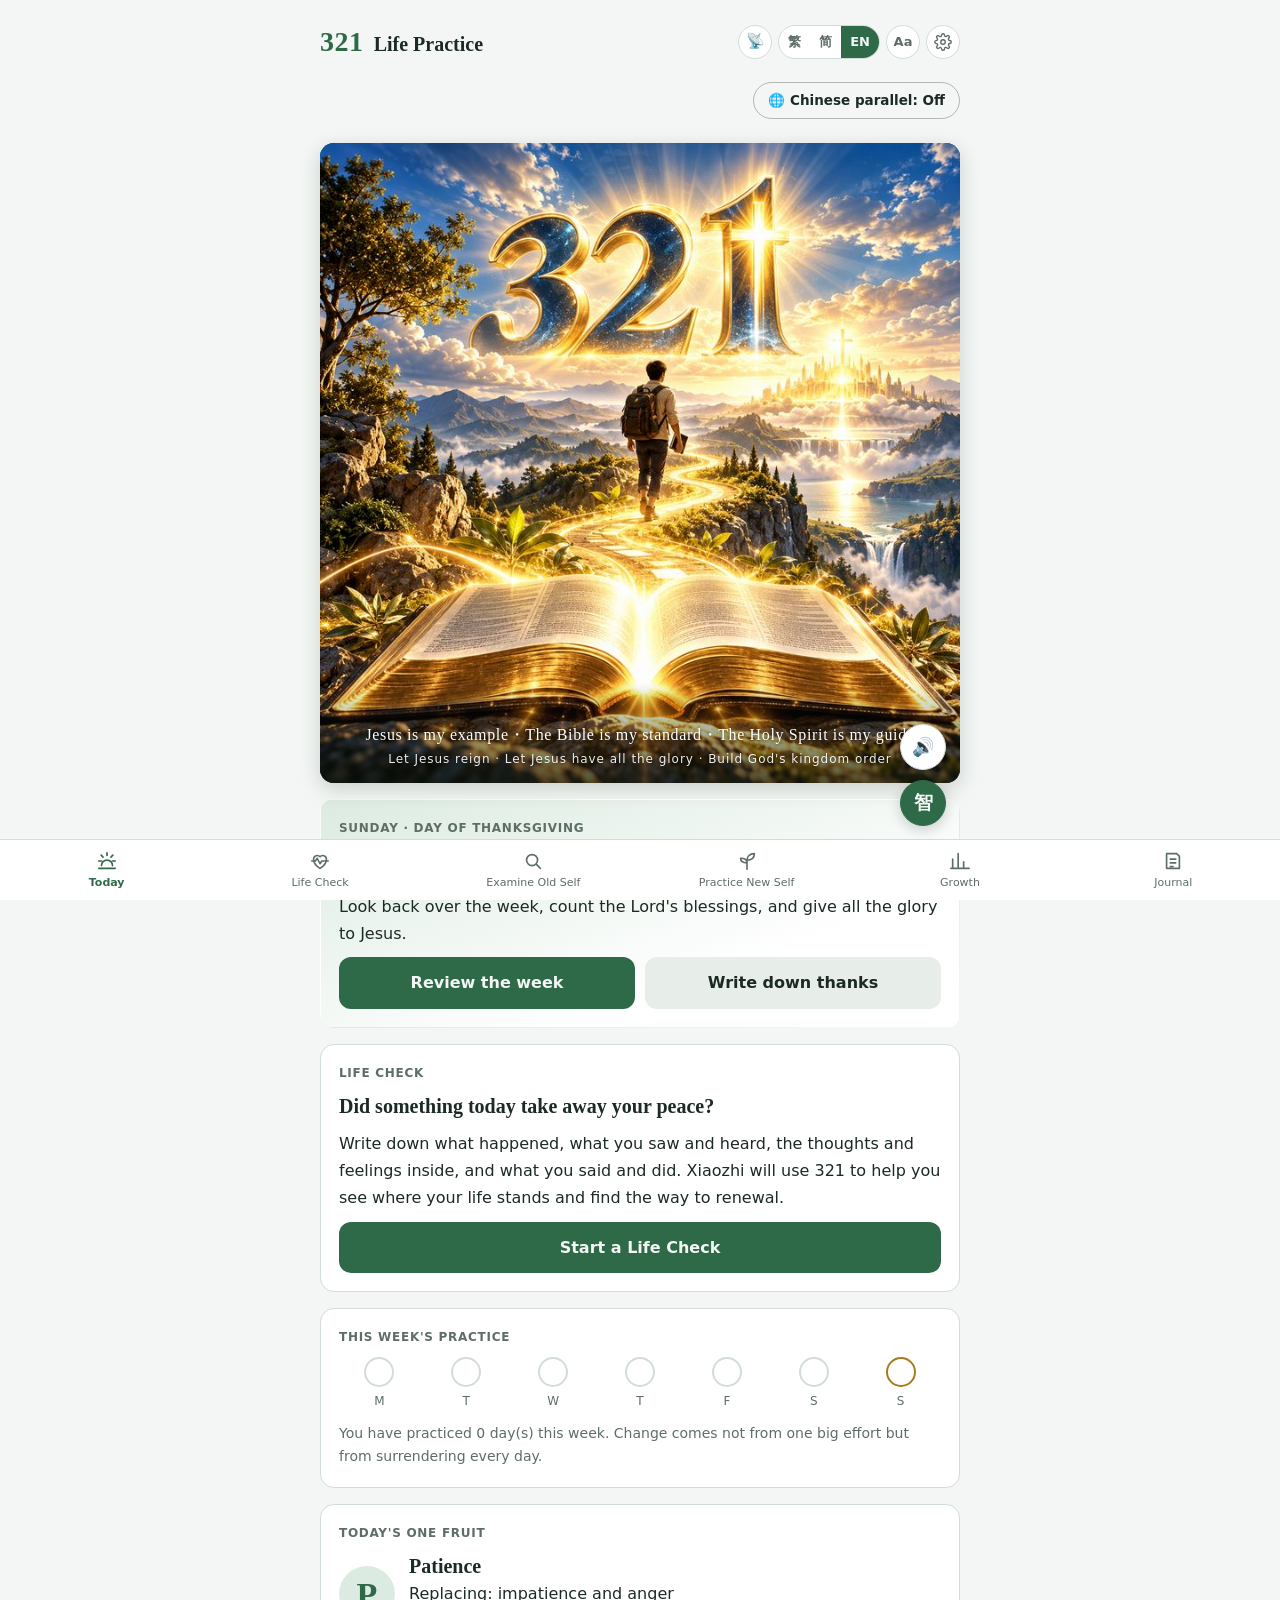
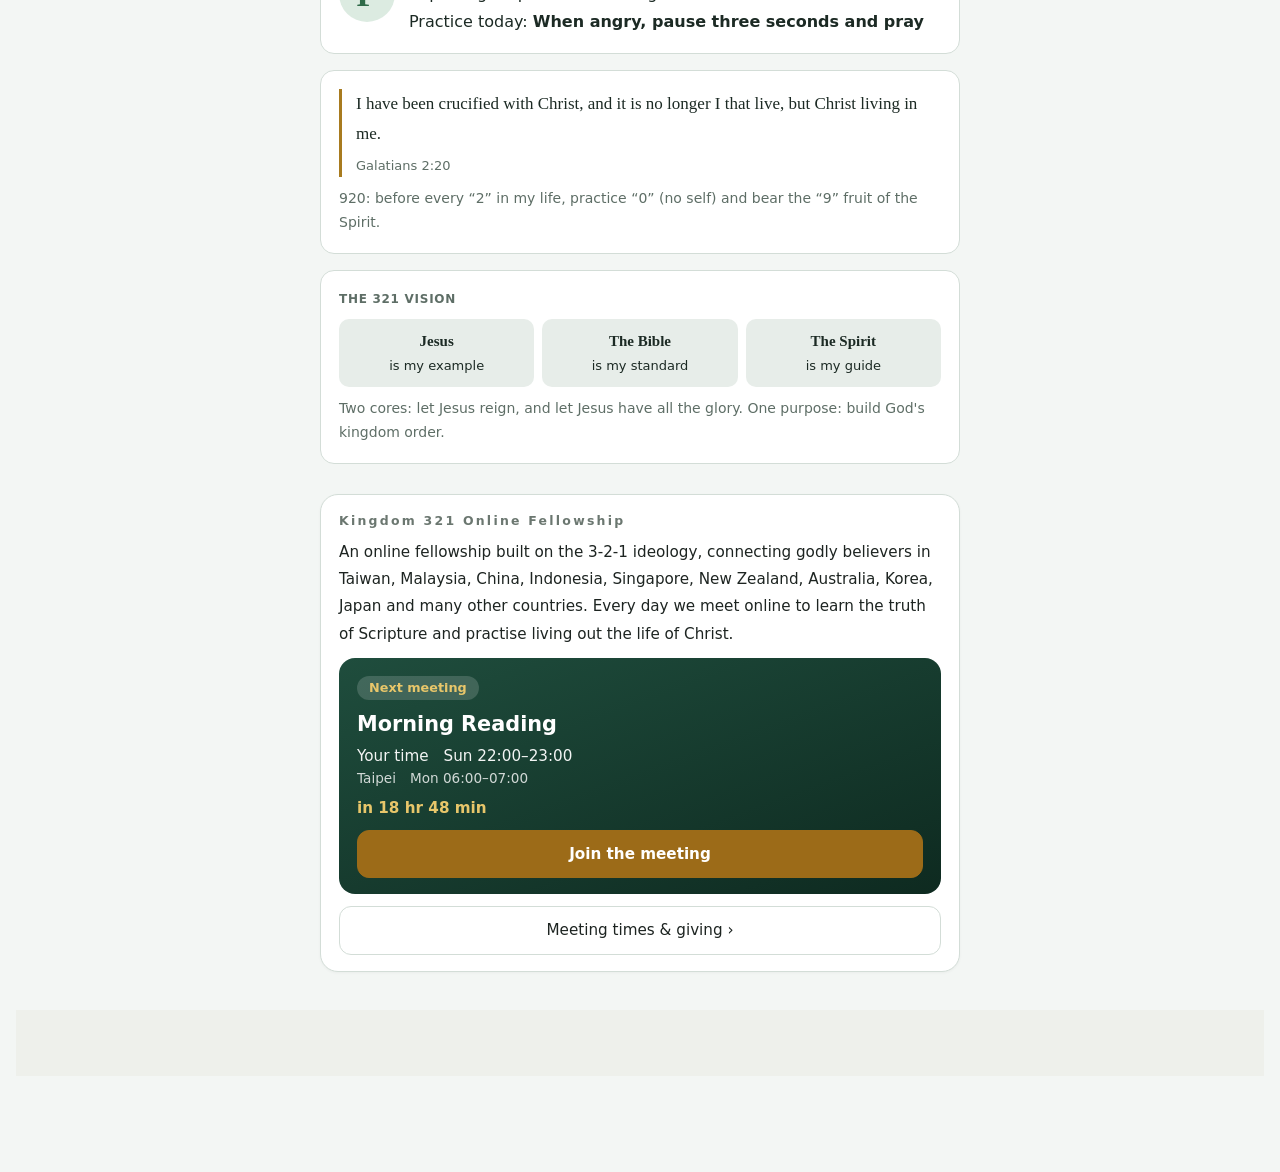
==== commit a0556895: "內容頁逐句中英並讀（今日、檢視舊人、操練新人） Co-Authored-By: Claude Opus 5.5 <noreply@anthropic.com> Claude-Session: http" ====
--- a/index.html
+++ b/index.html
@@ -23,7 +23,8 @@
 <link rel="apple-touch-icon" href="apple-touch-icon-v2.png">
 <link rel="apple-touch-icon" sizes="180x180" href="apple-touch-icon-v2.png">
 <link rel="preconnect" href="https://fonts.googleapis.com">
-<link rel="stylesheet" href="https://fonts.googleapis.com/css2?family=Noto+Serif+TC:wght@600;800&family=Noto+Sans+TC:wght@400;500;700&display=swap">
+<link rel="stylesheet" media="print" onload="this.media='all'" href="https://fonts.googleapis.com/css2?family=Noto+Serif+TC:wght@600;800&family=Noto+Sans+TC:wght@400;500;700&display=swap">
+<noscript><link rel="stylesheet" href="https://fonts.googleapis.com/css2?family=Noto+Serif+TC:wght@600;800&family=Noto+Sans+TC:wght@400;500;700&display=swap"></noscript>
 <style>
 
 :root{
@@ -252,6 +253,10 @@
 .sheet-ta{min-height:70px}
 .sheet-acts{display:grid;grid-template-columns:1fr 1fr;gap:8px}
 .sheet-acts2{display:flex;flex-wrap:wrap;gap:6px}
+.wd-verse{font-family:var(--display);font-size:1.15em;line-height:2.1;max-height:34vh;overflow-y:auto;overflow-wrap:anywhere}
+.wdc{font:inherit;color:inherit;background:transparent;border:0;border-bottom:2px dotted var(--gold);padding:0 1px;margin:0;border-radius:3px;cursor:pointer}
+.wdc.on{background:var(--hlbg-gold,rgba(217,177,104,.45));border-bottom-style:solid}
+.wdp{opacity:.7}
 .btn.sm{min-height:38px;padding:6px 12px;font-size:0.875rem;background:var(--sunk);font-weight:600}
 .btn.danger{color:var(--plum)}
 .segx{display:flex;flex-wrap:wrap;gap:6px}
@@ -354,7 +359,7 @@
   <button data-tab="growth"><svg viewBox="0 0 24 24"><path d="M4 20V10M10 20V4M16 20v-7M22 20H2"/></svg><span>成長</span></button>
   <button data-tab="journal"><svg viewBox="0 0 24 24"><path d="M5 4h11l3 3v13H5zM9 10h6M9 14h6M9 18h3"/></svg><span>日記</span></button>
 </nav>
-<script src="xz2.js?v=xz1103"></script>
+<script src="xz2.js?v=rf1105"></script>
 <script>
 var GROUPS=[
  {id:"see",kind:"門戶",name:"看",
@@ -662,11 +667,11 @@
 function ckBase(){return CK_BASE.replace("全部用繁體中文；引用經文一律用和合本原文，出處要正確，沒有把握的經文寧可不引。",langLine());}
 function ckSys(){
   var s=ckBase()+CK_TASK+CK_JSON;
-  if(isEN())s+="\n\n[ENGLISH OUTPUT] All JSON string values must be in English. \"who\" must be exactly one of: Old self reigns | Old and new at war | New self reigns. \"area\" must be one of: See, Hear, Think, Speak, Act, Mindset, Life, Living, Relationships, Ministry. \"chain\" k values: Perception, Reaction, Response. Use straight double quotes only for JSON syntax; inside strings use “” for quotations. The prayer ends with: in the name of the Lord Jesus Christ we pray, Amen.";
-  else if(isZS())s+="\n\n【简体输出】所有 JSON 字串值一律用简体中文；who、area、chain.k 的选项也用简体（旧人作王｜新旧交战｜新人作王；看｜听｜想｜讲｜行｜观念｜生命｜生活｜关系｜事工；感应｜反应｜回应）。";
+  if(isEN())s+="\n\n[ENGLISH OUTPUT] All JSON string values must be in English. \"who\" must be exactly one of: Old self reigns | Old and new at war | New self reigns. \"area\" must be one of: See, Hear, Think, Speak, Act, Mindset, Life, Living, Relationships, Ministry. \"chain\" k values: Perception, Reaction, Response. Use straight double quotes only for JSON syntax; inside strings use “” for quotations. The \"prayer\" field is a GUIDED prayer (about 80 words): do not pray for the reader or write a finished prayer; speak to them as \"you\" with 3-4 gentle prompts (thanksgiving, what to confess or surrender, what to ask, quiet listening), each ending with an invitation like \"tell Him in your own words…\"; never include their name or personal details; invite them to close with: in the name of the Lord Jesus Christ we pray, Amen.";
+  else if(isZS())s+="\n\n【简体输出】「prayer」是引导祷告：不要替他祷告、不写现成祷告文，用「你」给3到4个温柔的引导，每项以「用你自己的话告诉祂……」作结，不写入他的名字或个人细节，最后邀请他自己用「奉主耶稣基督的名祷告，阿们」结束。所有 JSON 字串值一律用简体中文；who、area、chain.k 的选项也用简体（旧人作王｜新旧交战｜新人作王；看｜听｜想｜讲｜行｜观念｜生命｜生活｜关系｜事工；感应｜反应｜回应）。";
   return s+audLine();
 }
-function ckChatSys(){return ckBase()+CK_TASK+"\n"+CK_CHAT+(isEN()?"\nWrite in English. The last line is always: **Next step to overcome:** one concrete action.":"")+audLine();}
+function ckChatSys(){return ckBase()+CK_TASK+"\n"+CK_CHAT+HONEST_SYS()+(isEN()?"\nWrite in English. The last line is always: **Next step to overcome:** one concrete action.":"")+audLine();}
 var CK_JSON="【輸出格式】只輸出一個 JSON 物件，不要任何其他文字，不要用```包起來。字串裡不可出現半形雙引號，引用話語一律用「」。每個欄位都要精簡，整份控制在900字以內，務必完整輸出到最後的 }。欄位：\n"+
 "{\"title\":\"十五字內的一句話，點出這次健檢的核心\",\n"+
 "\"who\":\"舊人作王｜新舊交戰｜新人作王 三選一\",\n"+
@@ -680,7 +685,7 @@
 "\"steps\":[\"更新建議\"],（三到四條，每條40字內，具體可行，涵蓋：向神、向自己、向那位「2」）\n"+
 "\"tomorrow\":\"明天一個具體的無己行動，一句話\",\n"+
 "\"asks\":[\"三個他最值得繼續追問的問題，第一人稱、具體貼近這件事，每題20字內\"],\n"+
-"\"prayer\":\"第一人稱的禱告，約100字，奉主耶穌基督的名禱告，阿們\"}";
+"\"prayer\":\"引導禱告，約100字：不要替他禱告、不寫現成禱告文；用「你」直接對他說，給3到4個溫柔的引導（感恩、要認罪或交託的事、要祈求的事、安靜聆聽），每項以「用你自己的話告訴祂……」作結；不要寫進他的名字或個人細節；最後邀請他自己用「奉主耶穌基督的名禱告，阿們」結束\"}";
 var CK_CHAT="【現在的任務：陪他繼續追問】你已經為這件事做過生命健檢（內容在前面的對話裡）。現在他要繼續追問，目標是：實際面對問題、真正解決問題、在這件事上成為得勝者。\n"+
 "回答原則：\n1. 緊扣他這件事和他的問題，不重複健檢已說過的內容，往更深、更實際的地方走。\n"+
 "2. 要給做得到的東西：可以直接說出口的話（用「」寫出完整句子）、具體步驟、時間點、怎樣面對對方可能的反應、跌倒了怎麼重新起來。\n"+
@@ -851,7 +856,9 @@
     });
   })(0);
 }
+function crisisSheet(){openSheet('<div class="sheet-title">'+T("你不是一個人")+'<button class="sheet-x" data-sa="close" aria-label="'+T("關閉")+'">✕</button></div><div class="md">'+mdHTML(crisisCard())+'</div>',"crisissheet");}
 function ckRun(inp,oldId){
+  try{var allT="",kk;for(kk in inp){if(inp.hasOwnProperty(kk))allT+=" "+inp[kk];}if(crisisHit(allT))crisisSheet();}catch(e){}
   ck.busy=true;ck.err="";if(oldId)ck.show=null;render();
   if(!oldId)setTimeout(function(){var b=document.querySelector(".busy");if(b&&b.scrollIntoView)b.scrollIntoView({block:"center"});},30);
   xiCall(ckSys(),[{role:"user",content:ckPrompt(inp)}],4000,function(err,txt){
@@ -1064,7 +1071,7 @@
     jdraft=null;render();toast(T("已儲存，榮耀歸給耶穌"));
   }
 });
-var APPVER="2.0.202611031010-xz1103-au1103";
+var APPVER="2.0.202611091200-xz1103-au1103-xzm1103-rf1105-cs1109";
 var SVC={xz:XI_ENDPOINT,tts:"https://azure-tts.spch321.workers.dev",model:XI_MODEL};
 var VOICES={
   zh:[["zh-TW-YunJheNeural","雲哲"],["zh-CN-Yunfan:DragonHDLatestNeural","雲帆"],["zh-CN-Xiaochen:DragonHDLatestNeural","曉辰"]],
@@ -1208,7 +1215,7 @@
     '<div class="sheet-row"><span class="sheet-lab">'+T("範圍")+'</span><div class="spanrow"><button class="spanbtn" data-ha="sp" data-d="-1" aria-label="'+T("少一句")+'">－</button><span class="spannum" id="hlNum">'+esc(T("{0} 句",h.sp))+'</span><button class="spanbtn" data-ha="sp" data-d="1" aria-label="'+T("多一句")+'">＋</button><button class="spanbtn wide" data-ha="sp" data-d="p">'+T("整段")+'</button>'+(isScrip(el)?'<button class="spanbtn wide" data-ha="sp" data-d="v">'+T("整節")+'</button>':"")+'</div></div>'+
     '<textarea class="sheet-ta" id="hlNote" placeholder="'+esc(T("寫下你的默想、領受或要操練的一步……"))+'">'+esc(h.n||"")+'</textarea>'+
     '<div class="sheet-acts"><button class="btn new" data-ha="save">'+T("儲存")+'</button><button class="btn ghost" data-ha="ask">💬 '+T("問小智")+'</button></div>'+
-    '<div class="sheet-acts2"><button class="btn sm new" data-ha="card">🖼 '+T("做成美圖")+'</button><button class="btn sm" data-ha="read">🔊 '+T("朗讀這句")+'</button><button class="btn sm" data-ha="from">▶ '+T("從這裡朗讀")+'</button><button class="btn sm" data-ha="copy">⧉ '+T("複製")+'</button><button class="btn sm" data-ha="share">↗ '+T("分享")+'</button><button class="btn sm danger" data-ha="del">✕ '+T("刪除")+'</button></div>');
+    '<div class="sheet-acts2"><button class="btn sm new" data-ha="card">🖼 '+T("做成美圖")+'</button><button class="btn sm" data-ha="read">🔊 '+T("朗讀這句")+'</button>'+(isScrip(el)?'<button class="btn sm" data-ha="word">🔍 '+T("原文字義")+'</button>':'')+'<button class="btn sm" data-ha="from">▶ '+T("從這裡朗讀")+'</button><button class="btn sm" data-ha="copy">⧉ '+T("複製")+'</button><button class="btn sm" data-ha="share">↗ '+T("分享")+'</button><button class="btn sm danger" data-ha="del">✕ '+T("刪除")+'</button></div>');
   hlCur={el:el,k:k,h:h};
 }
 function hlNoteGrab(){var ta=$("hlNote");if(ta&&hlCur){hlCur.h.n=trim(ta.value);saveHL();}}
@@ -1224,10 +1231,59 @@
   if(a==="ask"){hlNoteGrab();closeSheet();paintHl();openXz(T("請就這句幫助我默想，並用 321 給我今天可以操練的一步：{0}",Q(h.t))+(h.n?"\n"+T("我的領受：{0}",h.n):""),{t:h.t,ref:h.ref});return;}
   if(a==="card"){hlNoteGrab();closeSheet();paintHl();openStudio({t:h.t,ref:h.ref,n:h.n});return;}
   if(a==="read"){hlNoteGrab();closeSheet();paintHl();speakText(h.t,"hl");return;}
+  if(a==="word"){hlNoteGrab();closeSheet();paintHl();openWordSheet(el,h);return;}
   if(a==="from"){hlNoteGrab();closeSheet();paintHl();ttsPage(el);return;}
   if(a==="copy"){copyText(hlShareText(h));return;}
   if(a==="share"){shareText(hlShareText(h));return;}
   if(a==="del"){delete HL[hlCur.k];saveHL();closeSheet();paintHl();toast(T("已刪除畫線"));return;}
+}
+/* ===== rf1105 原文字義：畫線面板「🔍 原文字義」→ 選字面板 → 帶進小智（規格見 321-bible-app-v2-word-study）===== */
+var wd=null;
+function wdTokens(s){
+  s=String(s||"");var out=[],i,c,cjk=/[\u3400-\u9fff\uf900-\ufaff]/.test(s),punct=/^[\s，。、；：？！「」『』（）《》〈〉“”‘’—…·,.;:?!"'()\[\]\-–]+$/;
+  if(cjk){for(i=0;i<s.length;i++){c=s.charAt(i);if(/\s/.test(c))continue;out.push({t:c,p:punct.test(c)});}}
+  else{var ws=s.split(/\s+/);for(i=0;i<ws.length;i++){if(!ws[i])continue;out.push({t:ws[i],p:punct.test(ws[i]),sp:true});}}
+  return out;
+}
+function wdSelText(){
+  if(!wd||wd.a<0)return "";var lo=Math.min(wd.a,wd.b),hi=Math.max(wd.a,wd.b),p=[],i;
+  for(i=lo;i<=hi;i++)p.push(wd.toks[i].t);
+  return trim(p.join(wd.toks[0]&&wd.toks[0].sp?" ":"").replace(/^[\s，。、；：？！「」『』（）《》〈〉“”‘’—…·,.;:?!"'()\[\]\-–]+|[\s，。、；：？！「」『』（）《》〈〉“”‘’—…·,.;:?!"'()\[\]\-–]+$/g,""));
+}
+function wdPaint(){
+  var box=$("wdTok"),i,h="",lo=wd.a<0?-1:Math.min(wd.a,wd.b),hi=wd.a<0?-1:Math.max(wd.a,wd.b);
+  for(i=0;i<wd.toks.length;i++){var k=wd.toks[i];
+    if(k.p)h+='<span class="wdp">'+esc(k.t)+'</span>';
+    else h+='<button class="wdc'+(i>=lo&&i<=hi?" on":"")+'" data-wa="t" data-i="'+i+'">'+esc(k.t)+'</button>';
+    if(k.sp)h+=" ";}
+  box.innerHTML=h;var sel=wdSelText(),b=$("wdGo");if(b){b.disabled=!sel;}
+  var s=$("wdSelLab");if(s)s.textContent=sel?Q(sel):T("（還沒選字）");
+}
+function openWordSheet(el,hh){
+  var sent=trim(el.textContent||""),whole=hh&&hh.t&&hh.t!==sent?hh.t:"";
+  wd={sent:sent,whole:whole,ref:hh?hh.ref:hlRef(el),toks:wdTokens(sent),a:-1,b:-1,sel:false};
+  openSheet('<div class="sheet-title">🔍 '+T("原文字義")+'<span class="sheet-ref">'+esc(wd.ref)+'</span><button class="sheet-x" data-wa="close" aria-label="'+T("關閉")+'">✕</button></div>'+
+    '<p class="small" style="margin:0">'+T("點一個字作起點，再點另一個字選到那裡；也可以直接查整句。")+'</p>'+
+    '<div class="wd-verse" id="wdTok"></div>'+
+    '<div class="small">'+T("已選：")+'<b id="wdSelLab"></b></div>'+
+    '<div class="sheet-acts"><button class="btn new" id="wdGo" data-wa="sel" disabled>🔍 '+T("查選取")+'</button><button class="btn ghost" data-wa="sent">'+T("查這一句")+'</button></div>'+
+    (whole?'<div class="sheet-acts2"><button class="btn sm" data-wa="whole">'+T("查整段畫線")+'</button></div>':''),"wdsheet");
+  wdPaint();
+}
+function wdAsk(kind){
+  if(!wd)return;var x=kind==="sel"?wdSelText():(kind==="whole"?wd.whole:wd.sent);if(!x)return;
+  var what=kind==="sel"?T("字詞"):T("整句"),r=wd.ref;
+  var q=T("請查考原文字義並帶我應用。經文：{0}{1}。我要查的是（{2}）：{3}。",r?r+" ":"",Q(wd.sent),what,Q(x));
+  var src={t:wd.sent,ref:wd.ref,word:true};closeSheet();wd=null;openXz(q,src);
+}
+function wdClick(b){
+  var a=b.getAttribute("data-wa");
+  if(a==="close"){closeSheet();wd=null;return;}
+  if(!wd)return;
+  if(a==="t"){var i=+b.getAttribute("data-i");
+    if(wd.a<0||wd.sel){wd.a=wd.b=i;wd.sel=false;}else{wd.b=i;wd.sel=true;}
+    wdPaint();return;}
+  wdAsk(a);
 }
 function copyText(t){
   function fb(){try{var ta=document.createElement("textarea");ta.value=t;ta.style.position="fixed";ta.style.opacity="0";document.body.appendChild(ta);ta.select();document.execCommand("copy");document.body.removeChild(ta);toast(T("已複製"));}catch(e){toast(T("無法複製"));}}
@@ -1517,20 +1573,70 @@
 function voiceName(){var v=VOICES[L()],i=SET.voice||0;return (v[i]||v[0])[0];}
 function ttsAudio(){if(!ttsEl){ttsEl=new Audio();ttsEl.preload="auto";try{ttsEl.setAttribute("playsinline","");}catch(e){}}return ttsEl;}
 function ttsUnlock(){if(ttsUnlocked)return;try{var a=ttsAudio();a.src=SILENT_WAV;var p=a.play();if(p&&p.then)p.then(function(){ttsUnlocked=true;},function(){});else ttsUnlocked=true;}catch(e){}}
-function ajaxBuf(url,body,cb){
+function ajaxBuf(url,body,cb,ms){
   var x=new XMLHttpRequest();try{x.open("POST",url,true);}catch(e){cb(0,null);return;}
-  x.responseType="arraybuffer";x.timeout=25000;x.setRequestHeader("Content-Type","application/json");
+  x.responseType="arraybuffer";x.timeout=ms||25000;x.setRequestHeader("Content-Type","application/json");
   x.onload=function(){cb(x.status,x.response);};x.onerror=function(){cb(0,null);};x.ontimeout=function(){cb(-1,null);};
   try{x.send(JSON.stringify(body));}catch(e){cb(0,null);}
 }
-function ttsFetch(text,cb,tries){
+/* ===== rf1105 朗讀升級（規格見 321-bible-app-v2-tts-upgrade）：音檔本機快取、雲端失敗快速回復與斷路器、看門狗、睡前定時 ===== */
+var TTS_CACHE_NAME="tts-life321",TTS_CACHE_MAX=300,ttsDownUntil=0,ttsWdT=0,ttsSleep={mode:0,tm:0,fade:0};
+function ttsHash(s){var a=2166136261,b=5381,i,c;s=String(s);for(i=0;i<s.length;i++){c=s.charCodeAt(i);a^=c;a=(a*16777619)>>>0;b=((b*33)^c)>>>0;}return a.toString(36)+b.toString(36)+s.length.toString(36);}
+function ttsCacheKey(text){return location.origin+"/__tts/life321/"+ttsHash([voiceName(),RATES[SET.rate||0],"140|140|260",text].join("|"));}
+function ttsCacheGet(text,cb){
+  try{if(!window.caches||!window.Promise){cb(null);return;}
+    caches.open(TTS_CACHE_NAME).then(function(c){return c.match(ttsCacheKey(text));}).then(function(r){return r?r.arrayBuffer():null;}).then(function(b){cb(b&&b.byteLength>128?b:null);},function(){cb(null);});
+  }catch(e){cb(null);}
+}
+function ttsCachePut(text,buf){
+  try{if(!window.caches||!window.Promise)return;var key=ttsCacheKey(text),cc;
+    caches.open(TTS_CACHE_NAME).then(function(c){cc=c;return c.put(key,new Response(buf.slice(0),{headers:{"Content-Type":"audio/mpeg"}}));}).then(function(){return cc.keys();}).then(function(ks){
+      for(var i=0;i<ks.length-TTS_CACHE_MAX;i++)cc["delete"](ks[i]);}).then(null,function(){});
+  }catch(e){}
+}
+function ttsFetch(text,cb,tries,quick){
   tries=tries||0;
-  if(!SET.human||navigator.onLine===false){cb(null);return;}
+  if(!SET.human){cb(null);return;}
+  ttsCacheGet(text,function(buf){
+    if(buf){cb(URL.createObjectURL(new Blob([buf],{type:"audio/mpeg"})));return;}
+    if(navigator.onLine===false){cb(null);return;}
+    ttsFetchNet(text,cb,0,quick);
+  });
+}
+/* 一般 15 秒×3 次；快速（第一段或剛失敗過）6 秒×2 次。失敗後 20 秒內其餘沒快取的段落立刻放棄雲端、改用裝置語音 */
+function ttsFetchNet(text,cb,tries,quick){
+  if(now()<ttsDownUntil){ttsLastErr="paused";cb(null);return;}
   ajaxBuf(SVC.tts,{voice:voiceName(),rate:RATES[SET.rate||0],sil:140,silc:140,sile:260,text:text},function(st,buf){
-    if(st===200&&buf&&buf.byteLength>128){cb(URL.createObjectURL(new Blob([buf],{type:"audio/mpeg"})));return;}
+    if(st===200&&buf&&buf.byteLength>128){ttsCachePut(text,buf);cb(URL.createObjectURL(new Blob([buf],{type:"audio/mpeg"})));return;}
     ttsLastErr=st>0?"http "+st:(st<0?"timeout":"network");
-    if(tries<TTS_RETRY.length)setTimeout(function(){ttsFetch(text,cb,tries+1);},TTS_RETRY[tries]);else cb(null);
-  });
+    if(tries<(quick?1:TTS_RETRY.length))setTimeout(function(){ttsFetchNet(text,cb,tries+1,quick);},TTS_RETRY[tries]);
+    else{ttsDownUntil=now()+20000;cb(null);}
+  },quick?6000:15000);
+}
+function ttsWeight(p){
+  var zh=!isEN(),cps=zh?4.6:14,m1=p.match(/[，、；：,;:]/g),m2=p.match(/[。！？.!?]/g);
+  return Math.max(1,p.length+(m1?m1.length:0)*.14*cps+(m2?m2.length:0)*.26*cps);
+}
+function ttsSplitText(s,max){
+  s=String(s||"");max=max||(isEN()?600:250);var sents=s.match(/[^。！？!?\n.]*[。！？!?.]+["'」』”）)]*|[^。！？!?\n.]+$/g)||[s],out=[],cur="",i;
+  for(i=0;i<sents.length;i++){var x=sents[i];
+    while(x.length>max){if(cur){out.push(cur);cur="";}out.push(x.slice(0,max));x=x.slice(max);}
+    if(cur.length+x.length>max&&cur){out.push(cur);cur="";}cur+=x;}
+  if(trim(cur))out.push(cur);return out;
+}
+function ttsWd(ms,fn){clearTimeout(ttsWdT);ttsWdT=ms?setTimeout(fn,ms):0;}
+function ttsWdMs(len){var r=RATES[SET.rate||0],f=1+(parseFloat(r)||0)/100;return Math.max(15000,len*480/f+10000);}
+/* 睡前定時：關→15→30→60 分鐘→關；時間到淡出 5 秒再停（不存檔） */
+function ttsSleepClear(){clearTimeout(ttsSleep.tm);clearInterval(ttsSleep.fade);ttsSleep.tm=0;ttsSleep.fade=0;ttsSleep.mode=0;try{if(ttsEl)ttsEl.volume=1;}catch(e){}}
+function ttsSleepCycle(){
+  var seq=[0,15,30,60],n=seq[(seq.indexOf(ttsSleep.mode)+1)%seq.length];
+  clearTimeout(ttsSleep.tm);ttsSleep.mode=n;
+  if(n)ttsSleep.tm=setTimeout(ttsSleepFire,n*60000);
+  toast(n?T("睡前定時：{0} 分鐘後停止朗讀",n):T("睡前定時已關閉"));drawSpk();
+}
+function ttsSleepFire(){
+  var v=1;clearInterval(ttsSleep.fade);
+  ttsSleep.fade=setInterval(function(){v-=.2;try{if(ttsEl&&v>0)ttsEl.volume=Math.max(0,v);}catch(e){}if(v<=0){stopAll();toast(T("睡前定時：已停止朗讀"));}},1000);
 }
 function keepAwake(on){try{if(on&&navigator.wakeLock&&!wakeLock){navigator.wakeLock.request("screen").then(function(w){wakeLock=w;},function(){});}else if(!on&&wakeLock){wakeLock.release();wakeLock=null;}}catch(e){}}
 document.addEventListener("visibilitychange",function(){if(document.visibilityState==="visible"&&(spk.on||sayKey)){wakeLock=null;keepAwake(true);}});
@@ -1561,7 +1667,7 @@
     var t=e.textContent;if(!trim(t))return;
     if(!/[。！？.!?：:；;，,…]["'」』”]*$/.test(trim(t)))t=trim(t)+(isEN()?". ":"。");
     if((lead||cur.text.length+t.length>MAX)&&cur.text){items.push(cur);cur={text:"",segs:[],lens:[],locs:[],at:-1};}
-    cur.text+=lead+t+(isEN()?" ":"");cur.segs.push(e);cur.locs.push(unitLoc(e));cur.lens.push(Math.max(1,ttsPrep(lead+t).length));
+    cur.text+=lead+t+(isEN()?" ":"");cur.segs.push(e);cur.locs.push(unitLoc(e));cur.lens.push(ttsWeight(ttsPrep(lead+t)));
   });
   if(cur.text)items.push(cur);var out=[];eachA(items,function(it){if(ttsPrep(it.text))out.push(it);});return out;
 }
@@ -1588,51 +1694,82 @@
   if(spk.on&&!fromEl){stopAll();return;}stopAll();ttsUnlock();
   var items=buildQueue(fromEl);if(!items.length){toast(T("這一頁沒有可以朗讀的文字"));return;}
   var title=T(TAB_TITLE[state.tab])+" · "+T("321生命操練");
-  spk={on:true,items:items,idx:0,cache:{},native:false,abort:false,title:title};raManualAt=0;keepAwake(true);mediaSession(title);drawFab();ttsPlayFrom(0);
-}
-function ttsPrefetch(i,cb){var it=spk.items[i];if(!it||spk.cache[i]!==undefined){if(cb)cb();return;}spk.cache[i]=0;ttsFetch(ttsPrep(it.text),function(u){spk.cache[i]=u;if(cb)cb();});}
+  ttsDownUntil=0;spk={on:true,items:items,idx:0,cache:{},native:false,abort:false,title:title};raManualAt=0;keepAwake(true);mediaSession(title);drawFab();ttsPlayFrom(0);
+}
+function ttsPrefetch(i,cb){var it=spk.items[i];if(!it||spk.cache[i]!==undefined){if(cb)cb();return;}spk.cache[i]=0;ttsFetch(ttsPrep(it.text),function(u){spk.cache[i]=u;if(!u)spk.failed=true;if(cb)cb();},0,i===spk.start||!!spk.failed);}
 function ttsPlayFrom(i){
   if(!spk.on||spk.abort)return;if(i>=spk.items.length){stopAll();toast(T("朗讀完畢"));return;}
+  if(i===0&&!spk.begun){spk.begun=1;ttsDownUntil=0;}
+  if(spk.start===undefined)spk.start=i;
   spk.idx=i;spk.items[i].at=-1;raSeg(spk.items[i],0);drawSpk();
-  var my=spk;
+  var my=spk,g=spk.gen=(spk.gen||0)+1;
+  var live=function(){return spk.on&&!spk.abort&&my===spk&&spk.gen===g;};
   var go2=function(){
-    if(my!==spk)return;
+    if(!live())return;
     for(var k=i+1;k<=i+TTS_LOOK;k++)ttsPrefetch(k);if(!spk.on||spk.abort)return;var url=spk.cache[i];
     if(!url){ttsNativeFrom(i);return;}
     var a=ttsAudio();a.onended=null;a.onerror=null;a.ontimeupdate=null;a.src=url;
-    a.ontimeupdate=function(){if(!spk.on||spk.idx!==i)return;var d=a.duration;if(d&&isFinite(d))raProgress(spk.items[i],a.currentTime/d);};
-    a.onended=function(){a.ontimeupdate=null;if(spk.on&&!spk.abort&&my===spk)ttsPlayFrom(i+1);};
-    a.onerror=function(){if(spk.on&&!spk.abort&&my===spk)ttsNativeFrom(i);};
-    var p=a.play();if(p&&p["catch"])p["catch"](function(){if(spk.on&&!spk.abort&&my===spk)ttsNativeFrom(i);});
+    ttsWd(ttsWdMs(ttsPrep(spk.items[i].text).length),function(){if(live())ttsNativeFrom(i);});
+    a.onloadedmetadata=a.ondurationchange=function(){var d=a.duration;if(d&&isFinite(d)&&live())ttsWd(d*1000+5000,function(){if(live())ttsNativeFrom(i);});};
+    a.ontimeupdate=function(){if(!live())return;var d=a.duration;if(d&&isFinite(d))raProgress(spk.items[i],a.currentTime/d);};
+    a.onended=function(){a.ontimeupdate=null;ttsWd(0);if(live())ttsPlayFrom(i+1);};
+    a.onerror=function(){if(live())ttsNativeFrom(i);};
+    var p=a.play();if(p&&p["catch"])p["catch"](function(){if(live())ttsNativeFrom(i);});
   };
-  if(spk.cache[i]===undefined)ttsPrefetch(i,go2);else if(spk.cache[i]===0){var w=setInterval(function(){if(spk.cache[i]!==0||!spk.on||my!==spk){clearInterval(w);go2();}},120);}else go2();
+  if(spk.cache[i]===undefined)ttsPrefetch(i,go2);else if(spk.cache[i]===0){var w=setInterval(function(){if(spk.cache[i]!==0||!spk.on||my!==spk||spk.gen!==g){clearInterval(w);go2();}},120);}else go2();
 }
 function nativeLang(){return isEN()?"en-US":(isZS()?"zh-CN":"zh-TW");}
+/* 裝置語音只代表「這一段」；唸完一段再回雲端（斷路器開著時會立刻再回裝置語音） */
 function ttsNativeFrom(i){
+  ttsWd(0);
   if(!("speechSynthesis" in window)){toast(T("這支手機無法朗讀"));stopAll();return;}
-  if(!spk.native){spk.native=true;if(SET.human)toast(T("改用裝置內建語音朗讀")+(ttsLastErr?(isEN()?" ("+ttsLastErr+")":"（"+ttsLastErr+"）"):""));}
+  if(!spk.toasted){spk.toasted=true;spk.native=true;if(SET.human)toast(T("改用裝置內建語音朗讀")+(ttsLastErr?(isEN()?" ("+ttsLastErr+")":"（"+ttsLastErr+"）"):""));}
   if(!spk.on||spk.abort||i>=spk.items.length){stopAll();return;}
+  try{if(ttsEl){ttsEl.onended=null;ttsEl.onerror=null;ttsEl.ontimeupdate=null;ttsEl.pause();}speechSynthesis.cancel();}catch(e){}
   spk.idx=i;spk.items[i].at=-1;raSeg(spk.items[i],0);drawSpk();
+  var my=spk,g=spk.gen=(spk.gen||0)+1;
   var say=ttsPrep(spk.items[i].text),u=new SpeechSynthesisUtterance(say);u.lang=nativeLang();u.rate=[.95,.85,1.08][SET.rate||0];
   u.onboundary=function(e){if(spk.on&&spk.idx===i&&say.length)raProgress(spk.items[i],(e.charIndex||0)/say.length);};
-  u.onend=function(){if(spk.on&&!spk.abort&&spk.idx===i)ttsNativeFrom(i+1);};u.onerror=u.onend;
+  var ended=false;u.onend=function(){if(ended)return;ended=true;if(spk.on&&!spk.abort&&my===spk&&spk.gen===g)ttsPlayFrom(i+1);};u.onerror=u.onend;
   try{speechSynthesis.speak(u);}catch(e){stopAll();}
 }
+/* 單段朗讀（小智回答、畫線一句…）：依句子切成 250／600 字一段，逐段播放，下一段先在背後抓；不再截斷 */
 function speakText(text,key,onEnd){
-  stopAll();ttsUnlock();key=key||"x";sayKey=key;paintSay();keepAwake(true);mediaSession(T("321生命操練"));drawSpk();drawFab();
-  var clean=ttsPrep(text).slice(0,1500);if(!clean){stopAll();return;}
-  var done=function(){if(sayKey===key){sayKey=null;paintSay();keepAwake(false);drawSpk();drawFab();}if(onEnd)onEnd();};
-  ttsFetch(clean,function(url){
-    if(sayKey!==key)return;
-    if(url){var a=ttsAudio();a.onended=done;a.onerror=function(){nat();};a.ontimeupdate=null;a.src=url;var p=a.play();if(p&&p["catch"])p["catch"](function(){nat();});}
-    else nat();
-  });
-  function nat(){if(sayKey!==key)return;if("speechSynthesis" in window){var u=new SpeechSynthesisUtterance(clean);u.lang=nativeLang();u.rate=[.95,.85,1.08][SET.rate||0];u.onend=done;u.onerror=done;speechSynthesis.speak(u);}else{toast(T("這支手機無法朗讀"));done();}}
+  stopAll();ttsUnlock();key=key||"x";sayKey=key;ttsDownUntil=0;paintSay();keepAwake(true);mediaSession(T("321生命操練"));drawSpk();drawFab();
+  var clean=ttsPrep(text);if(!clean){stopAll();return;}
+  var parts=ttsSplitText(clean),k=0,pre={},failed=false;
+  var done=function(){ttsWd(0);if(sayKey===key){sayKey=null;paintSay();keepAwake(false);drawSpk();drawFab();}if(onEnd)onEnd();};
+  function get(n,cb){
+    if(n>=parts.length){cb(undefined);return;}
+    if(pre[n]!==undefined&&pre[n]!==0){cb(pre[n]);return;}
+    if(pre[n]===0){var w=setInterval(function(){if(pre[n]!==0||sayKey!==key){clearInterval(w);cb(pre[n]);}},100);return;}
+    pre[n]=0;ttsFetch(parts[n],function(u){pre[n]=u;if(!u)failed=true;cb(u);},0,n===0||failed);
+  }
+  function step(){
+    if(sayKey!==key)return;if(k>=parts.length){done();return;}
+    var n=k++;get(n,function(url){
+      if(sayKey!==key)return;
+      if(k<parts.length)get(k,function(){});
+      var a;
+      if(url){a=ttsAudio();a.onended=function(){ttsWd(0);step();};a.onerror=function(){nat(n);};a.ontimeupdate=null;a.src=url;
+        ttsWd(ttsWdMs(parts[n].length),function(){if(sayKey===key)nat(n);});
+        a.onloadedmetadata=a.ondurationchange=function(){var d=a.duration;if(d&&isFinite(d)&&sayKey===key)ttsWd(d*1000+5000,function(){if(sayKey===key)nat(n);});};
+        var p=a.play();if(p&&p["catch"])p["catch"](function(){nat(n);});}
+      else nat(n);
+    });
+  }
+  function nat(n){
+    ttsWd(0);if(sayKey!==key)return;
+    if("speechSynthesis" in window){try{if(ttsEl){ttsEl.onended=null;ttsEl.onerror=null;ttsEl.pause();}speechSynthesis.cancel();}catch(e){}
+      var u=new SpeechSynthesisUtterance(parts[n]),ended=false;u.lang=nativeLang();u.rate=[.95,.85,1.08][SET.rate||0];u.onend=u.onerror=function(){if(ended)return;ended=true;step();};speechSynthesis.speak(u);}
+    else{toast(T("這支手機無法朗讀"));done();}
+  }
+  step();
 }
 function paintSay(){eachA(qa("[data-xa=tts]"),function(b){var on=sayKey==="m"+b.getAttribute("data-i");b.className="msg-act"+(on?" on":"");b.innerHTML=on?"⏸ "+esc(T("停止")):"🔊 "+esc(T("朗讀"));});
   eachA(qa("[data-cka=tts]"),function(b){var on=sayKey==="ck"+b.getAttribute("data-i");b.className="msg-act"+(on?" on":"");b.innerHTML=on?"⏸ "+esc(T("停止")):"🔊 "+esc(T("朗讀"));});}
 function stopAll(){
-  spk.on=false;spk.abort=true;sayKey=null;try{if(ttsEl){ttsEl.onended=null;ttsEl.ontimeupdate=null;ttsEl.pause();}}catch(e){}
+  spk.on=false;spk.abort=true;sayKey=null;ttsWd(0);ttsSleepClear();try{if(ttsEl){ttsEl.onended=null;ttsEl.onerror=null;ttsEl.onloadedmetadata=null;ttsEl.ondurationchange=null;ttsEl.ontimeupdate=null;ttsEl.pause();}}catch(e){}
   try{if("speechSynthesis" in window)speechSynthesis.cancel();}catch(e){}raClear();paintSay();keepAwake(false);drawSpk();drawFab();
 }
 function drawSpk(){
@@ -1640,20 +1777,21 @@
   if(!on){if(el)el.parentNode.removeChild(el);return;}
   if(!el){el=document.createElement("div");el.id="spk";el.className="spk";document.body.appendChild(el);}
   var prog=spk.on&&spk.items.length?" · "+(spk.idx+1)+"/"+spk.items.length:"";
-  el.innerHTML='<span class="t">🔊 '+esc(spk.on?spk.title:T("朗讀中"))+prog+'</span>'+(spk.on?'<button data-spk="-1" aria-label="'+T("上一段")+'">⏮</button><button data-spk="1" aria-label="'+T("下一段")+'">⏭</button>':'')+'<button data-spk="0" aria-label="'+T("停止")+'">■</button>';
+  el.innerHTML='<span class="t">🔊 '+esc(spk.on?spk.title:T("朗讀中"))+prog+'</span>'+(spk.on?'<button data-spk="-1" aria-label="'+T("上一段")+'">⏮</button><button data-spk="1" aria-label="'+T("下一段")+'">⏭</button>':'')+'<button data-spk="sl" aria-label="'+T("睡前定時")+'">'+(ttsSleep.mode?ttsSleep.mode+"′":"⏲")+'</button><button data-spk="0" aria-label="'+T("停止")+'">■</button>';
 }
 function spkSkip(n){if(!spk.on)return;var k=Math.max(0,Math.min(spk.items.length-1,spk.idx+n));try{if(ttsEl){ttsEl.onended=null;ttsEl.pause();}if("speechSynthesis" in window)speechSynthesis.cancel();}catch(e){}raManualAt=0;ttsPlayFrom(k);}
 window.addEventListener("touchmove",function(){raManualAt=now();},{passive:true});
 window.addEventListener("wheel",function(){raManualAt=now();},{passive:true});
-document.addEventListener("click",function(e){var b=e.target;while(b&&b!==document&&b.tagName!=="BUTTON")b=b.parentNode;if(!b||b===document)return;var s=b.getAttribute("data-spk");if(s==null)return;if(s==="0")stopAll();else spkSkip(+s);});
+document.addEventListener("click",function(e){var b=e.target;while(b&&b!==document&&b.tagName!=="BUTTON")b=b.parentNode;if(!b||b===document)return;var s=b.getAttribute("data-spk");if(s==null)return;if(s==="0")stopAll();else if(s==="sl")ttsSleepCycle();else spkSkip(+s);});
 function drawFab(){
   var b=$("fabtts");if(!b)return;var on=spk.on||!!sayKey;
   b.innerHTML=on?"■":"🔊";b.setAttribute("aria-label",on?T("停止朗讀"):T("朗讀這一頁"));b.className="fab"+(on?" on":"");
 }
 var XZ={open:false},chatBusy=false,chatSrc=null;
 var XZ_TASK="【現在的任務】你是使用者在「321生命操練」App 裡的屬靈同伴。陪他把聖經真理與321理念用在每天的操練：五道門戶（看、聽、想、講、行）與五重領域（觀念、生命、生活、關係、事工）；幫助他看見舊人有己、穿上新人無己，在每一個「2」面前結出聖靈的果子，反敗為勝成為得勝者。回答要具體、做得到：給可以直接說出口的話（用「」寫出完整句子）與步驟；焦點帶回耶穌，用心靠聖靈；需要時在最後問他一個幫助更深的問題。若他談到暴力、虐待、人身危險或自傷輕生，要把安全放第一，鼓勵他立刻聯絡可信任的人或當地緊急求助。";
-var SYS_FMT_ZH="\n\n【回答格式】用 markdown：### 短小標題、- 條列、1. 編號、**粗體**；需要並列對照時可以用 markdown 表格。請把最重要的那一句用「> 」標成引言；引用經文用「> 」並在後面寫出處。不要用 ASCII 圖案、程式碼區塊或唸不出來的裝飾符號。段落短，手機好讀，約300到600字。若寫到禱告，結尾一律用「奉主耶穌的名禱告，阿們」。";
-var SYS_FMT_EN="\n\n[FORMAT] Use markdown: ### short headings, - bullets, 1. numbered steps, **bold**; a markdown table when comparing. Mark the single most important line with \"> \"; quote Scripture with \"> \" followed by the reference. No ASCII art, code blocks or decorative symbols. Short paragraphs, about 200-450 words. If you write a prayer, end it with \"in the name of the Lord Jesus we pray, Amen.\"";
+var SYS_FMT_ZH="\n\n【回答格式】用 markdown：### 短小標題、- 條列、1. 編號、**粗體**；需要並列對照時可以用 markdown 表格。請把最重要的那一句用「> 」標成引言；引用經文用「> 」並在後面寫出處。不要用 ASCII 圖案、程式碼區塊或唸不出來的裝飾符號。段落短，手機好讀，約300到600字。禱告：不要替讀者禱告，也不要寫一篇現成的禱告文讓他背誦；請改寫一小段「引導禱告」，邀請讀者用自己的話向神禱告：直接對讀者說話（用「你」），給 3～4 個溫柔的引導，例如感恩、要認罪或交託的事、要祈求的事、安靜聆聽，每一項都以「用你自己的話告訴祂……」這樣的開放邀請作結；不要把讀者的名字或個人細節寫進禱告裡。只有讀者明確要求寫一篇禱告文時才可以寫。需要收尾時，邀請他自己用「奉主耶穌的名禱告，阿們」結束，不要用「奉耶穌的名求」。";
+var SYS_FMT_ZS="\n\n【回答格式】用 markdown：### 短小标题、- 条列、1. 编号、**粗体**；需要并列对照时可以用 markdown 表格。请把最重要的那一句用「> 」标成引言；引用经文用「> 」并在后面写出处。不要用 ASCII 图案、代码区块或念不出来的装饰符号。段落短，手机好读，约300到600字。祷告：不要替读者祷告，也不要写一篇现成的祷告文让他背诵；请改写一小段「引导祷告」，邀请读者用自己的话向神祷告：直接对读者说话（用「你」），给 3～4 个温柔的引导，例如感恩、要认罪或交托的事、要祈求的事、安静聆听，每一项都以「用你自己的话告诉祂……」这样的开放邀请作结；不要把读者的名字或个人细节写进祷告里。只有读者明确要求写一篇祷告文时才可以写。需要收尾时，邀请他自己用「奉主耶稣的名祷告，阿们」结束，不要用「奉耶稣的名求」。";
+var SYS_FMT_EN="\n\n[FORMAT] Use markdown: ### short headings, - bullets, 1. numbered steps, **bold**; a markdown table when comparing. Mark the single most important line with \"> \"; quote Scripture with \"> \" followed by the reference. No ASCII art, code blocks or decorative symbols. Short paragraphs, about 200-450 words. PRAYER: do not pray on the reader's behalf and do not write a finished prayer for them to recite. Instead write a short \"Guided prayer\" section that invites the reader to pray in their own words: speak to the reader directly (you), give 3 to 4 gentle prompts such as thanksgiving, what to confess or surrender, what to ask, and a closing listening moment, each ending with an open invitation like \"tell Him in your own words…\". Never put the reader's name or personal details into the prayer. Only if the reader explicitly asks for a written prayer may you write one. When a closing line is needed, invite them to end with \"in the name of the Lord Jesus we pray, Amen\" — never \"in Jesus' name we ask, Amen.\"";
 function xzCtx(){
   var c=[],t=state.tab;
   c.push("【使用者目前在】"+{home:"今日",check:"生命健檢",exam:"檢視舊人",train:"操練新人",growth:"成長",journal:"日記"}[t]+"；今天"+(WEEK[WD]?"的檢視重點："+G[WEEK[WD][0]].name+"＋"+G[WEEK[WD][1]].name:"是"+(WD===6?"同行日":"主日感恩日")));
@@ -1679,9 +1817,19 @@
   if(chatBusy)return false;var j=-1;for(var n=CHAT.length-1;n>=0;n--){if(CHAT[n].role!=="user"&&!CHAT[n].wait&&!CHAT[n].err){j=n;break;}break;}
   if(j<1||CHAT[j-1].role!=="user")return false;var q=CHAT[j-1].text,src=CHAT[j-1].src||null;
   CHAT.splice(j-1,2);saveChat();chatSrc=src;toast(msg||T("重新回答中…"));sendChat(q);return true;}
-function xzSys(){return ckBase()+XZ_TASK+(isEN()?SYS_FMT_EN:SYS_FMT_ZH)+"\n\n"+xzCtx()+audLine()+XZ2.sysTail();}
+/* ===== rf1105：小智的誠實、危機與引導禱告（規格見 321-bible-app-v2-xiaozhi-safety）===== */
+var HONEST_ZH="原則：（1）誠實：絕不編造經文、引言、原文字義或歷史；不確定就直說「我不確定」，並請讀者回到經文。引用經文只用你確定的經文，並一定寫出出處（書名 章:節）。（2）遇到基督徒之間有不同看法的議題，簡短公平地說明，不把單一立場說成唯一答案。（3）你是 AI 陪伴者，不是牧者、醫生或律師；涉及醫療、法律、受虐或嚴重情緒的事，鼓勵讀者找信任的牧者、專業人員或當地緊急服務。（4）若讀者提到自殺、自傷、受虐或立即的危險：先用平靜關懷的語氣回應，不說教、不長篇引經，鼓勵他現在就聯絡當地緊急服務或求助專線，以及身邊可信任的人，並溫柔地陪著他。",HONEST_ZS="原则：（1）诚实：绝不编造经文、引言、原文字义或历史；不确定就直说「我不确定」，并请读者回到经文。引用经文只用你确定的经文，并一定写出出处（书名 章:节）。（2）遇到基督徒之间有不同看法的议题，简短公平地说明，不把单一立场说成唯一答案。（3）你是 AI 陪伴者，不是牧者、医生或律师；涉及医疗、法律、受虐或严重情绪的事，鼓励读者找信任的牧者、专业人员或当地紧急服务。（4）若读者提到自杀、自伤、受虐或立即的危险：先用平静关怀的语气回应，不说教、不长篇引经，鼓励他现在就联系当地紧急服务或求助热线，以及身边可信任的人，并温柔地陪着他。",HONEST_EN="PRINCIPLES: (1) Be honest. Never invent a verse, a quotation, a Hebrew/Greek meaning or a historical fact; if unsure, say \"I am not sure\" and point the reader to the text. Quote Scripture only when you are certain of it, and always give the reference (book chapter:verse). (2) Where Christians differ, say so briefly and fairly instead of presenting one view as the only one. (3) You are an AI companion, not a pastor, doctor or lawyer: for medical, legal, abuse or serious emotional matters, encourage the reader to talk to a trusted pastor, a professional or local emergency services. (4) If the reader mentions suicide, self-harm, abuse or immediate danger: respond first with calm care, do not lecture or quote verses at length, encourage them to contact local emergency services or a crisis line and a trusted person right now, and gently stay with them.";
+function HONEST_SYS(){return " "+(isEN()?HONEST_EN:(isZS()?HONEST_ZS:HONEST_ZH));}
+var WORD_ZH="原文字義：當讀者問某個字、詞或句的原文字義時，用簡短小標題依序回答：①原文——背後的希伯來文／希臘文、拼音與基本字義；若和合本這個詞對應不只一個原文字，請分別說明；②在這節的用法——詞性或字根意思，以及放在這節上下文怎麼理解；③聖經其他用法——只寫你確定的一兩處，附出處；④應用——從321角度（無己、讓耶穌作王、被聖靈引導）帶出，並給一個今天可以操練的小步驟。務必誠實：不確定的就標明不確定，絕不編造 Strong 編號或字義；最後用一行提醒讀者對照可靠的原文工具書（如 Strong's、BDAG、HALOT）。篇幅精練。",WORD_ZS="原文字义：当读者问某个字、词或句的原文字义时，用简短小标题依序回答：①原文——背后的希伯来文／希腊文、拼音与基本字义；若和合本这个词对应不只一个原文字，请分别说明；②在这节的用法——词性或字根意思，以及放在这节上下文怎么理解；③圣经其他用法——只写你确定的一两处，附出处；④应用——从321角度（无己、让耶稣作王、被圣灵引导）带出，并给一个今天可以操练的小步骤。务必诚实：不确定的就标明不确定，绝不编造 Strong 编号或字义；最后用一行提醒读者对照可靠的原文工具书（如 Strong's、BDAG、HALOT）。篇幅精练。",WORD_EN="WORD STUDY: when the reader asks about the original-language meaning of a word, phrase or sentence, answer in this order with short headings: (1) Original — the Hebrew/Greek word(s) behind it, transliteration and basic meaning; if the Chinese union-version wording covers several original words, say so and explain each; (2) Usage here — part of speech or root idea and how it works in this verse and context; (3) Elsewhere — one or two other Bible uses ONLY if you are certain, with references; (4) Application — through the 3-2-1 lens (self-emptying, letting Jesus be King, led by the Spirit) with one small step for today. Be honest: label anything you are not sure of as uncertain, never invent Strong numbers or meanings, and close with one line reminding the reader to verify with a reliable lexicon (Strong's, BDAG, HALOT). Keep it clear and not too long.";
+function WORD_SYS(){return " "+(isEN()?WORD_EN:(isZS()?WORD_ZS:WORD_ZH));}
+var CRISIS_RE=/自殺|自杀|輕生|轻生|不想活|想死|結束生命|结束生命|了結自己|了结自己|活不下去|傷害自己|伤害自己|割腕|跳樓|跳楼|suicid|kill myself|end my life|want to die|self[- ]?harm|hurt myself/i;
+function crisisHit(x){return CRISIS_RE.test(String(x||""));}
+var CRISIS_ZH="💛 **你現在不是一個人。** 我聽見你了，謝謝你願意說出來。\n\n如果你有傷害自己的念頭，或覺得撐不下去，請現在就找一個人陪你：\n\n- 緊急危險：**119**（救護）／**110**（警察）\n- 24 小時安心專線：**1925**（依舊愛我）\n- 生命線：**1995**\n- 張老師：**1980**\n- 身邊信任的牧者、家人或朋友，請現在就打給他\n\n神與你同在，祂看顧你。我也會在這裡陪你，你想說什麼都可以。",CRISIS_ZS="💛 **你现在不是一个人。** 我听见你了，谢谢你愿意说出来。\n\n如果你有伤害自己的念头，或觉得撑不下去，请现在就找一个人陪你：联系你所在地的紧急服务或心理援助热线，并打给身边信任的牧者、家人或朋友。\n\n神与你同在，祂看顾你。我也会在这里陪你，你想说什么都可以。",CRISIS_EN="💛 **You are not alone.** I hear you, and I am glad you said it.\n\nIf you are thinking about hurting yourself or feel you cannot go on, please reach out to someone right now: your local emergency number or crisis line, and a pastor, family member or friend you trust.\n\nGod is with you and cares for you. I am here too — say whatever you need.";
+function crisisCard(){return isEN()?CRISIS_EN:(isZS()?CRISIS_ZS:CRISIS_ZH);}
+var xzWord=false;
+function xzSys(){return ckBase()+XZ_TASK+(isEN()?SYS_FMT_EN:(isZS()?SYS_FMT_ZS:SYS_FMT_ZH))+"\n\n"+xzCtx()+audLine()+XZ2.sysTail()+HONEST_SYS()+(xzWord?WORD_SYS():"");}
 var QBANK=["怎樣分辨此刻是舊人作王還是新人作王？","我一被批評就想辯解，怎樣操練「快快的聽，慢慢的說」？","驕傲和謙卑在日常生活裡怎麼分辨？","用一個比喻說明「無己不是沒有，乃是進入無限」","我常拿自己和別人比較，怎樣用神的眼光看自己？","怎樣在家人（我的「2」）面前結出忍耐的果子？","憂慮一直來，怎樣把心意奪回、順服基督？","讓耶穌作王，在職場上具體會怎麼做？","改變觀念的八大步驟，怎樣用在一節經文上？","幫我擬一個七天的無己操練計畫"];
-var FU=[["💬","說出口","請幫我寫出可以直接說出口的一兩句話，用在你剛才說的情況裡。"],["🏠","家庭","你剛才的回答，用在我和家人之間，具體可以怎麼做？"],["💼","職場","你剛才的回答，用在職場和同事之間，具體可以怎麼做？"],["🔁","又跌倒","如果我照你剛才說的去做，卻又失敗了，該怎樣重新起來？"],["🙏","禱告","請根據你剛才的回答，帶我做一個簡短的禱告。"],["📅","七天","請把你剛才的回答整理成七天的操練計畫，每天一個小行動。"]];
+var FU=[["💬","說出口","請幫我寫出可以直接說出口的一兩句話，用在你剛才說的情況裡。"],["🏠","家庭","你剛才的回答，用在我和家人之間，具體可以怎麼做？"],["💼","職場","你剛才的回答，用在職場和同事之間，具體可以怎麼做？"],["🔁","又跌倒","如果我照你剛才說的去做，卻又失敗了，該怎樣重新起來？"],["🙏","禱告","請根據你剛才的回答，用「引導禱告」帶我用自己的話向神禱告。"],["📅","七天","請把你剛才的回答整理成七天的操練計畫，每天一個小行動。"]];
 function isFav(t){for(var i=0;i<FAV.length;i++)if(FAV[i].text===t)return true;return false;}
 function msgLong(m){return m&&m.role!=="user"&&mdStrip(m.text||"").length>(isEN()?420:200);}
 function foldOld(){for(var k=0;k<CHAT.length-1;k++)if(msgLong(CHAT[k]))CHAT[k].fold=true;}
@@ -1725,9 +1873,10 @@
   text=trim(text);if(!text||chatBusy)return;var inp=$("chatIn");if(inp)inp.value="";
   try{XZ2.collapse();}catch(e){}
   if(navigator.onLine===false){CHAT.push({role:"user",text:text,ts:now()});CHAT.push({role:"ai",text:T("目前離線，連上網路後小智才能回答。"),ts:now()});saveChat();paintChat();return;}
-  CHAT.push({role:"user",text:text,src:chatSrc,ts:now()});var src=chatSrc;chatSrc=null;
+  CHAT.push({role:"user",text:text,src:chatSrc,ts:now()});var src=chatSrc;chatSrc=null;xzWord=!!(src&&src.word);
+  if(crisisHit(text))CHAT.push({role:"ai",text:crisisCard(),ok:true,crisis:true,ts:now()});
   CHAT.push({role:"ai",text:"",wait:true,src:src});if(CHAT.length>60)CHAT=CHAT.slice(-60);chatBusy=true;paintChat();
-  var msgs=[];eachA(CHAT,function(m){if(!m.wait&&m.text&&!m.err)msgs.push({role:m.role==="user"?"user":"assistant",content:m.text});});msgs=msgs.slice(-12);
+  var msgs=[];eachA(CHAT,function(m){if(!m.wait&&m.text&&!m.err&&!m.crisis)msgs.push({role:m.role==="user"?"user":"assistant",content:m.text});});msgs=msgs.slice(-12);
   while(msgs.length&&msgs[0].role!=="user")msgs.shift();
   var last=CHAT[CHAT.length-1];
   xiChat(xzSys(),msgs,XZ2.maxTokens(),4,function(part){last.wait=false;last.cont=true;last.text=part;if(XZ.open)paintChat();},function(err,txt){
@@ -1779,6 +1928,7 @@
     else if(sa==="backup"){go("growth");setTimeout(function(){var k=$("backup");if(k)k.scrollIntoView();},60);}
     else if(sa==="chk")checkUpdate(1);else if(sa==="hard")applyUpdate(true);
     return;}
+  if(b.getAttribute("data-wa")){wdClick(b);return;}
   if(b.getAttribute("data-ha")){hlClick(b);return;}
   if(b.getAttribute("data-xa")){xzClick(b);return;}
 });
@@ -1979,8 +2129,8 @@
 });
 
 </script>
-<script src="coread.js?v=2.0.202611031010-xz1103-au1103"></script>
-<script src="gxa.js?v=2.0.202611031010-xz1103-au1103"></script>
+<script src="coread.js?v=2.0.202611091200-xz1103-au1103-xzm1103-rf1105-cs1109"></script>
+<script src="gxa.js?v=2.0.202611091200-xz1103-au1103-xzm1103-rf1105-cs1109"></script>
 <script id="k321meet">window.K321MEET_CFG={wrap:'viewHome',marker:'',rerender:function(){try{render()}catch(e){}},lang:function(){try{var l=L();return l==='en'?'en':l==='zs'?'sc':'tc'}catch(e){return 'tc'}}};
 /* 國度321空中團契 · 首頁「下一堂聚會／一鍵加入聚會／聚會時間與奉獻支持」 k321meet v1 */
 (function () {
@@ -2243,5 +2393,8 @@
   if (document.readyState === 'loading') document.addEventListener('DOMContentLoaded', boot); else boot();
 })();
 </script>
+<script src="xzm.js?v=xzm1103"></script>
+<script src="cpar.js?v=2.0.202611091200-xz1103-au1103-xzm1103-rf1105-cs1109"></script>
+<script>try{XZM.install(XZM.preset.lesson());}catch(e){}</script>
 </body>
 </html>
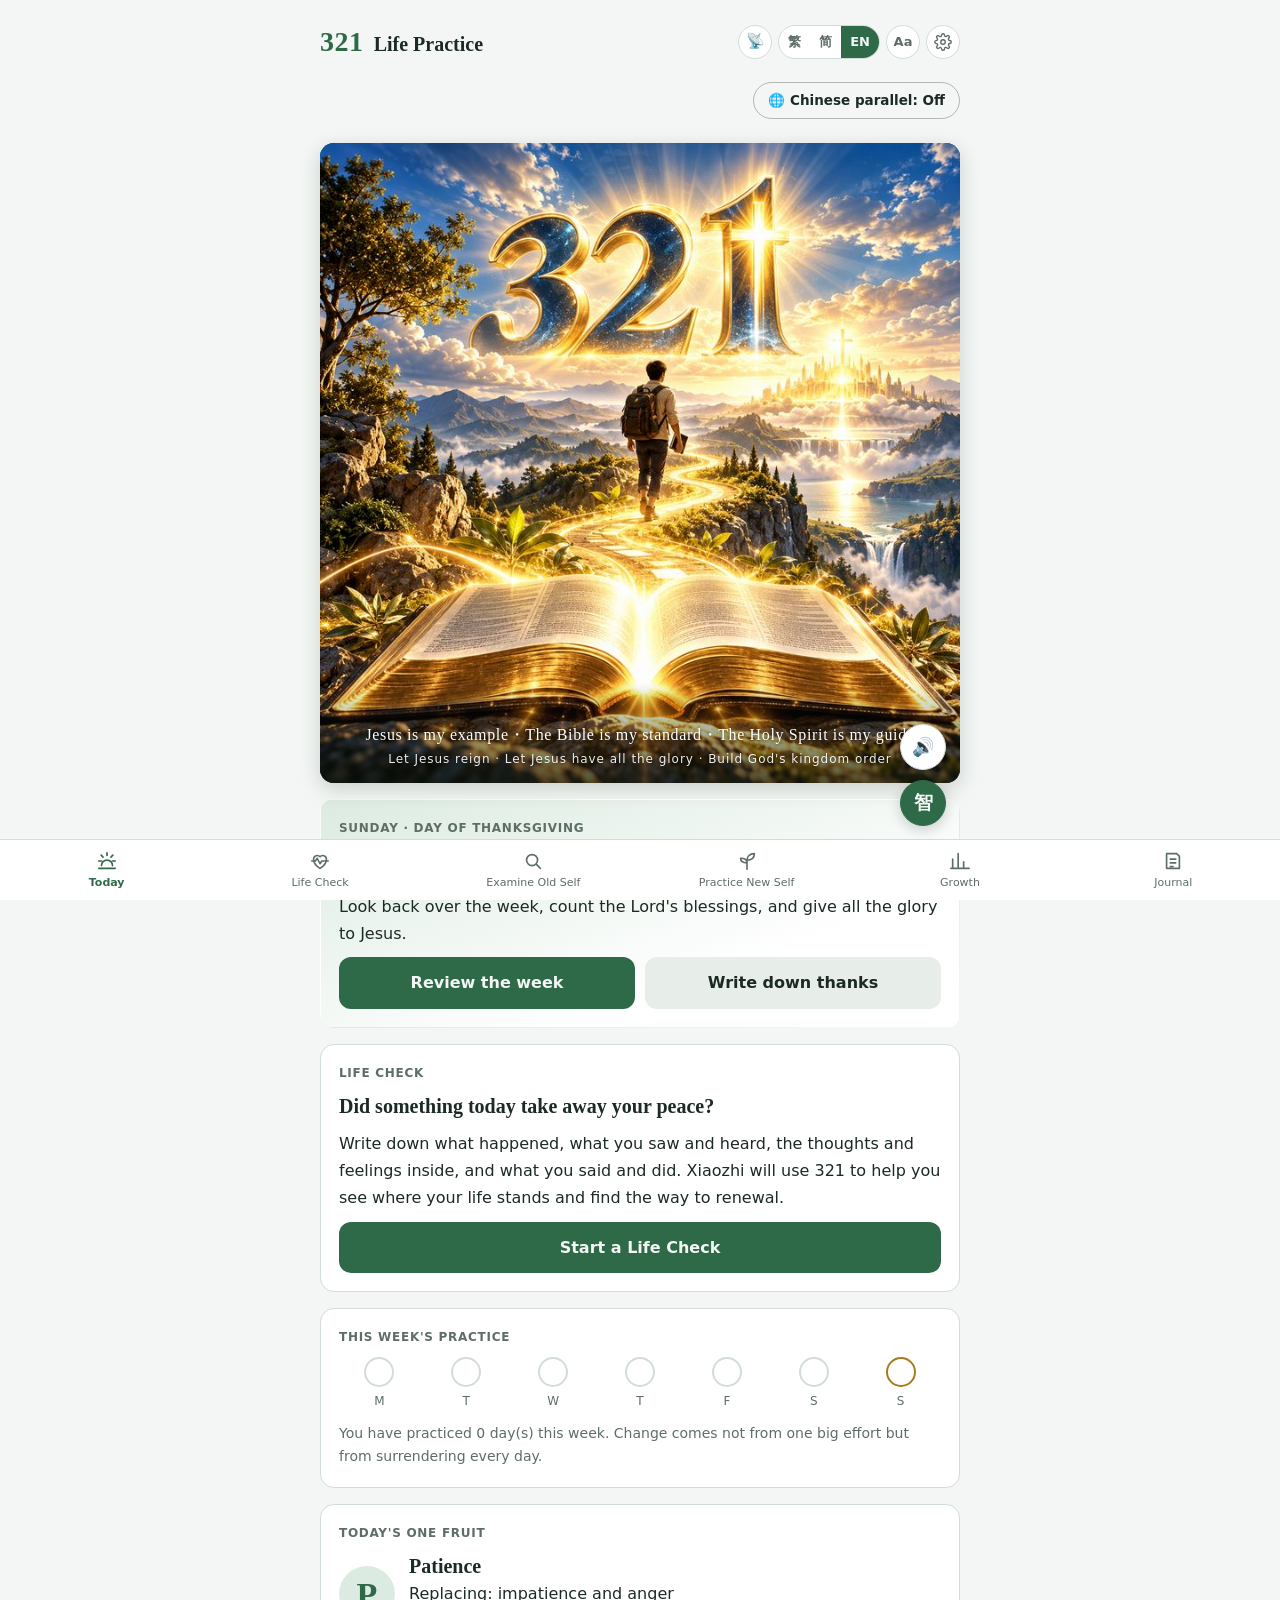
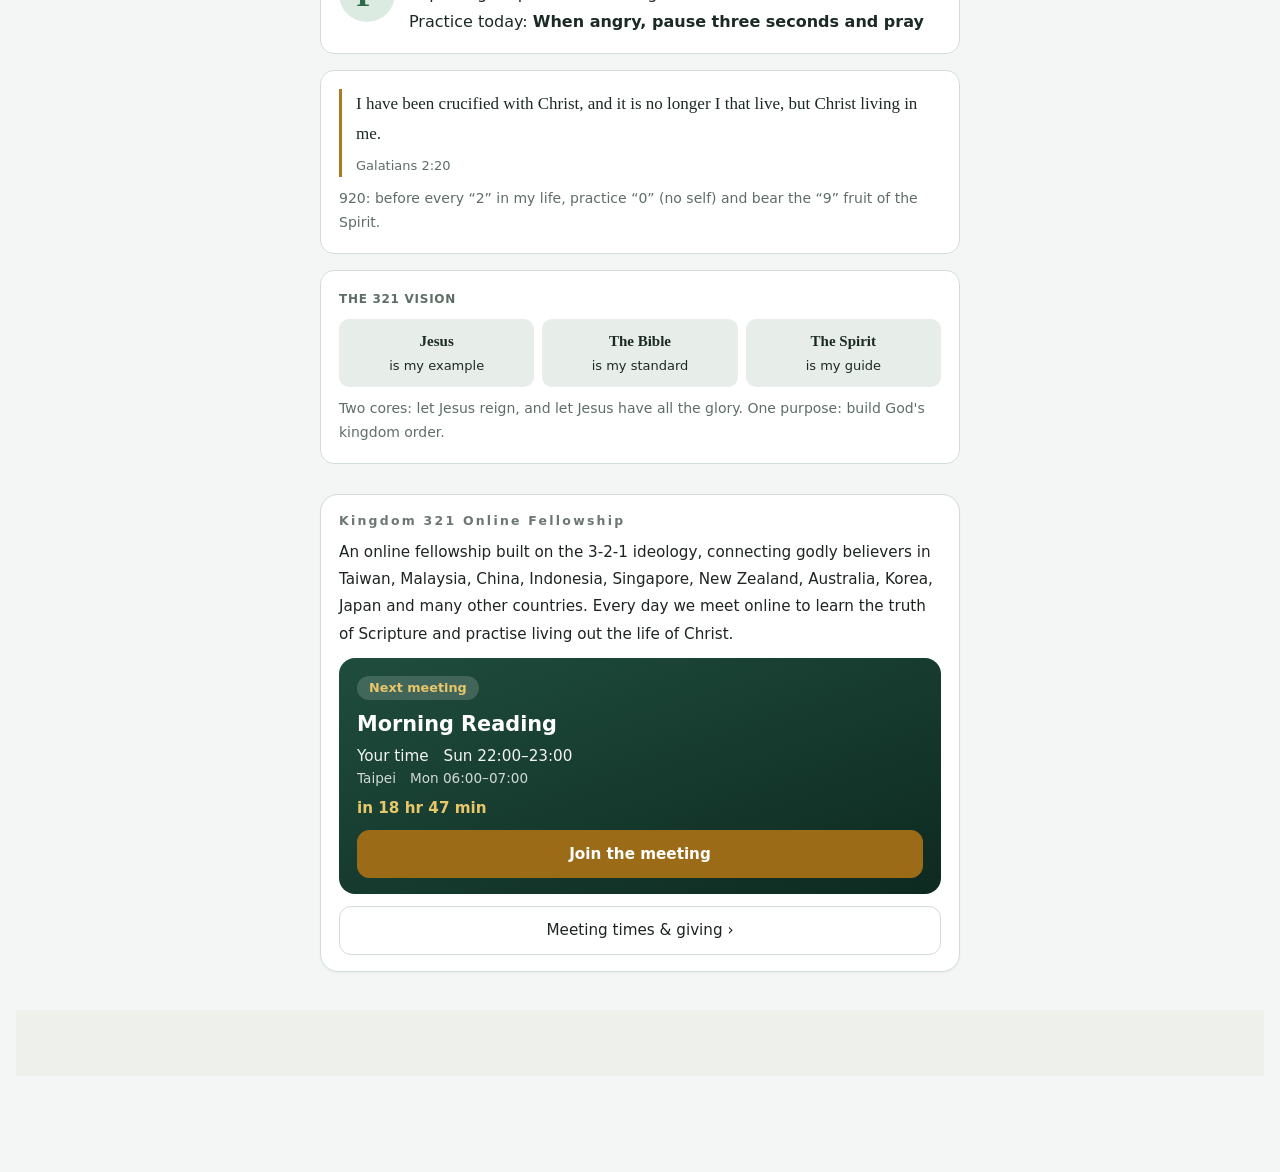
==== commit 84e3d1d9: "ac1111：接上 321 共用帳號——備份頁帳號卡片、操練紀錄加密備份與換手機找回、操練摘要公開給 321管家 Co-Authored-By: Claude Opus 5.5 <noreply@an" ====
--- a/index.html
+++ b/index.html
@@ -1071,7 +1071,7 @@
     jdraft=null;render();toast(T("已儲存，榮耀歸給耶穌"));
   }
 });
-var APPVER="2.0.202611091200-xz1103-au1103-xzm1103-rf1105-cs1109";
+var APPVER="2.0.202611091200-xz1103-au1103-xzm1103-rf1105-cs1109-nv1109-ac1111";
 var SVC={xz:XI_ENDPOINT,tts:"https://azure-tts.spch321.workers.dev",model:XI_MODEL};
 var VOICES={
   zh:[["zh-TW-YunJheNeural","雲哲"],["zh-CN-Yunfan:DragonHDLatestNeural","雲帆"],["zh-CN-Xiaochen:DragonHDLatestNeural","曉辰"]],
@@ -1951,9 +1951,9 @@
   };
   var U = { reg: null, target: '', pending: false, applying: 0, inited: 0 };
   var TX = {
-    zh: { newVer: '有新版本，點一下立即更新', updating: '正在更新到新版…', latest: '目前已是最新版 v', found: '找到新版本，正在更新…', foundBusy: '找到新版本，忙完就會自動更新', netErr: '無法檢查更新，請確認網路', checking: '檢查更新中…', done: '已更新到新版 v' },
-    zs: { newVer: '有新版本，点一下立即更新', updating: '正在更新到新版…', latest: '目前已是最新版 v', found: '找到新版本，正在更新…', foundBusy: '找到新版本，忙完就会自动更新', netErr: '无法检查更新，请确认网络', checking: '检查更新中…', done: '已更新到新版 v' },
-    en: { newVer: 'A new version is ready. Tap to update', updating: 'Updating to the new version…', latest: 'You are on the latest version v', found: 'New version found, updating…', foundBusy: 'New version found. It will update when you are idle', netErr: 'Cannot check for updates. Please check your connection', checking: 'Checking for updates…', done: 'Updated to version ' }
+    zh: { newVer: '有新版本，點一下立即更新', updating: '正在更新到新版…', latest: '目前已是最新版 v', found: '找到新版本，正在更新…', foundBusy: '找到新版本，忙完就會自動更新', netErr: '無法檢查更新，請確認網路', checking: '檢查更新中…', done: '已更新到最新版本' },
+    zs: { newVer: '有新版本，点一下立即更新', updating: '正在更新到新版…', latest: '目前已是最新版 v', found: '找到新版本，正在更新…', foundBusy: '找到新版本，忙完就会自动更新', netErr: '无法检查更新，请确认网络', checking: '检查更新中…', done: '已更新到最新版本' },
+    en: { newVer: 'A new version is ready. Tap to update', updating: 'Updating to the new version…', latest: 'You are on the latest version v', found: 'New version found, updating…', foundBusy: 'New version found. It will update when you are idle', netErr: 'Cannot check for updates. Please check your connection', checking: 'Checking for updates…', done: 'Updated to the latest version' }
   };
   function now() { return +new Date(); }
   function ver() { try { return String(CFG.ver()); } catch (e) { return ''; } }
@@ -2103,7 +2103,7 @@
     if (U.inited) return; U.inited = 1;
     if (!/^https?:/.test(location.protocol)) return;
     try { if (/[?&]u=\d+/.test(location.search) && history.replaceState) { var s = location.search.replace(/([?&])u=\d+&?/, '$1').replace(/[?&]$/, ''); history.replaceState(null, '', location.pathname + s + location.hash); } } catch (e) { }
-    if (ssGet('auTry') && ssGet('auTry') === ver()) { ssSet('auTry', ''); ssSet('auHard', ''); setTimeout(function () { say(T('done') + ver()); }, 1200); }
+    if (ssGet('auTry') && ssGet('auTry') === ver()) { ssSet('auTry', ''); ssSet('auHard', ''); setTimeout(function () { say(T('done')); }, 1200); }
     register();
     setTimeout(function () { check(0); }, 2500);
     setInterval(function () { check(0); }, 30 * 60 * 1000);
@@ -2129,8 +2129,8 @@
 });
 
 </script>
-<script src="coread.js?v=2.0.202611091200-xz1103-au1103-xzm1103-rf1105-cs1109"></script>
-<script src="gxa.js?v=2.0.202611091200-xz1103-au1103-xzm1103-rf1105-cs1109"></script>
+<script src="coread.js?v=2.0.202611091200-xz1103-au1103-xzm1103-rf1105-cs1109-nv1109-ac1111"></script>
+<script src="gxa.js?v=2.0.202611091200-xz1103-au1103-xzm1103-rf1105-cs1109-nv1109-ac1111"></script>
 <script id="k321meet">window.K321MEET_CFG={wrap:'viewHome',marker:'',rerender:function(){try{render()}catch(e){}},lang:function(){try{var l=L();return l==='en'?'en':l==='zs'?'sc':'tc'}catch(e){return 'tc'}}};
 /* 國度321空中團契 · 首頁「下一堂聚會／一鍵加入聚會／聚會時間與奉獻支持」 k321meet v1 */
 (function () {
@@ -2394,7 +2394,9 @@
 })();
 </script>
 <script src="xzm.js?v=xzm1103"></script>
-<script src="cpar.js?v=2.0.202611091200-xz1103-au1103-xzm1103-rf1105-cs1109"></script>
+<script src="cpar.js?v=2.0.202611091200-xz1103-au1103-xzm1103-rf1105-cs1109-nv1109-ac1111"></script>
 <script>try{XZM.install(XZM.preset.lesson());}catch(e){}</script>
+<script src="../321steward/k321acct.js?v=ac1111"></script>
+<script src="k321acct-addon.js?v=ac1111"></script>
 </body>
 </html>
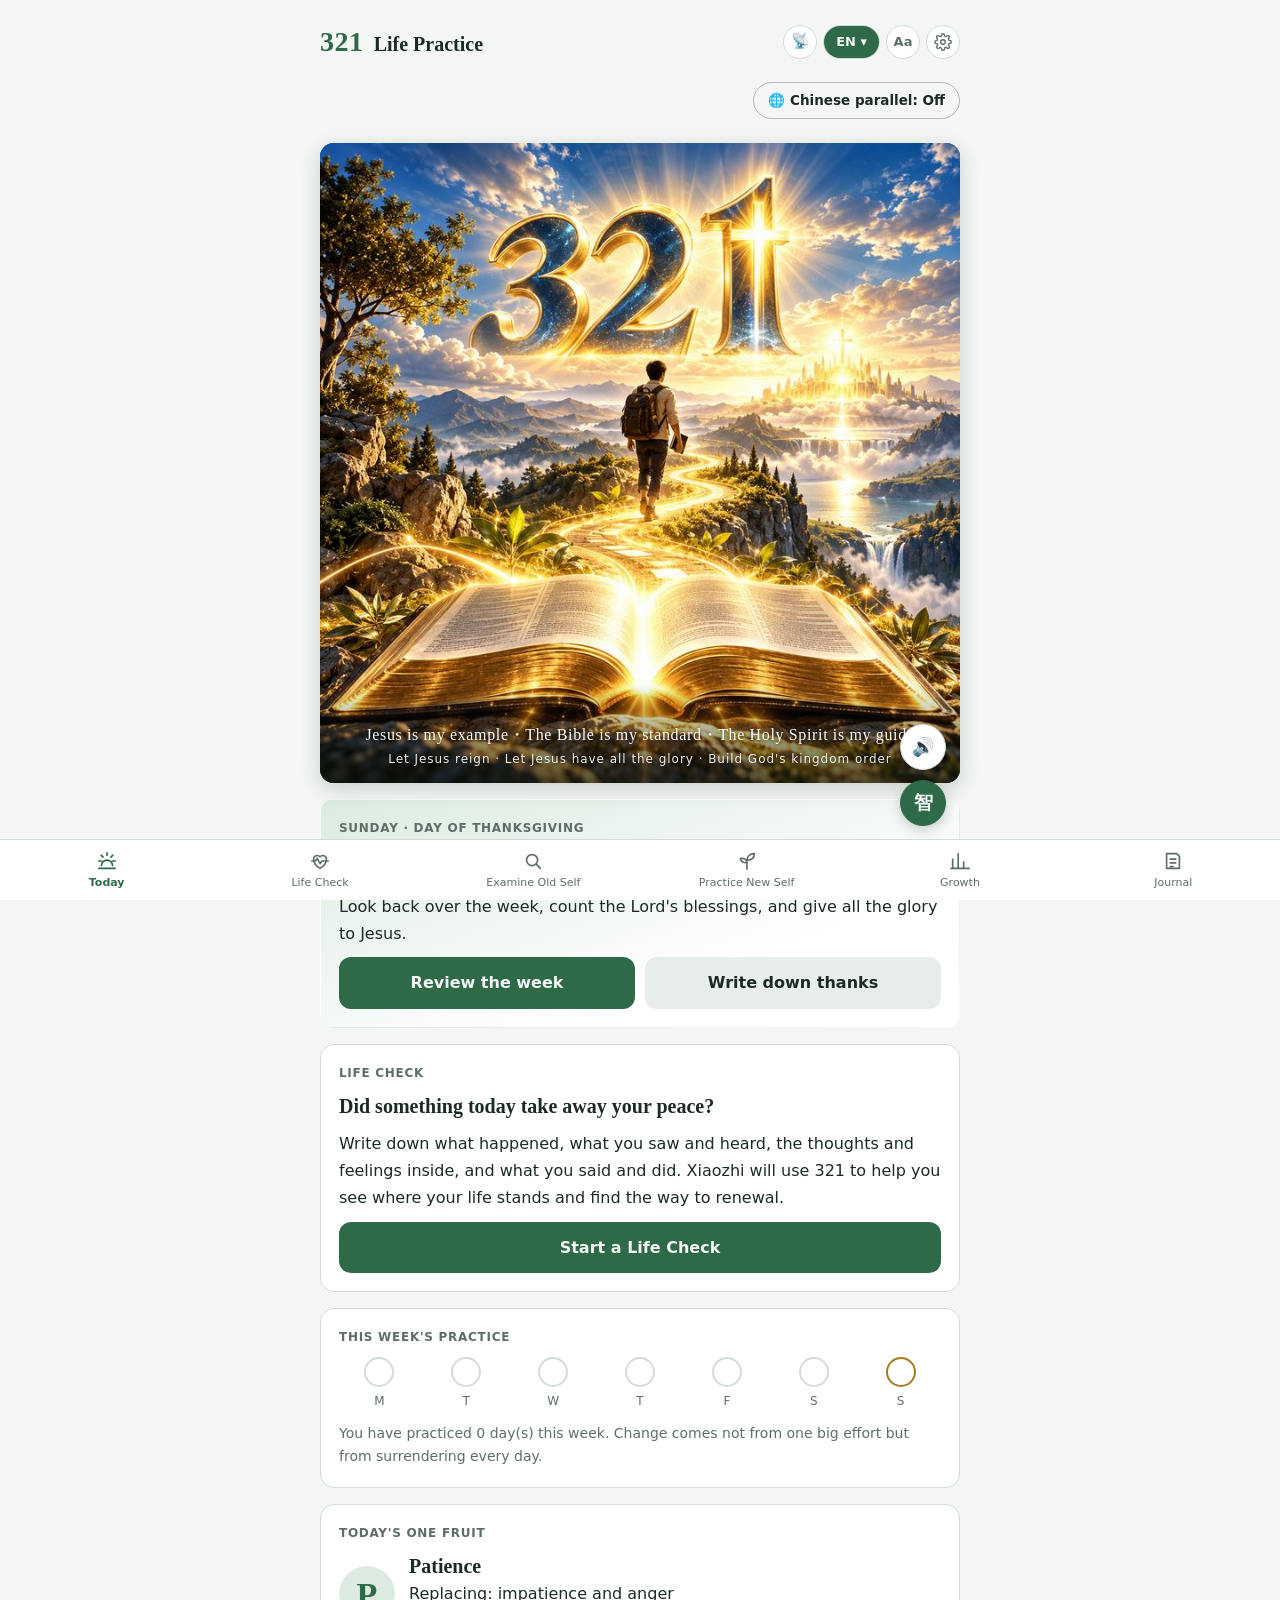
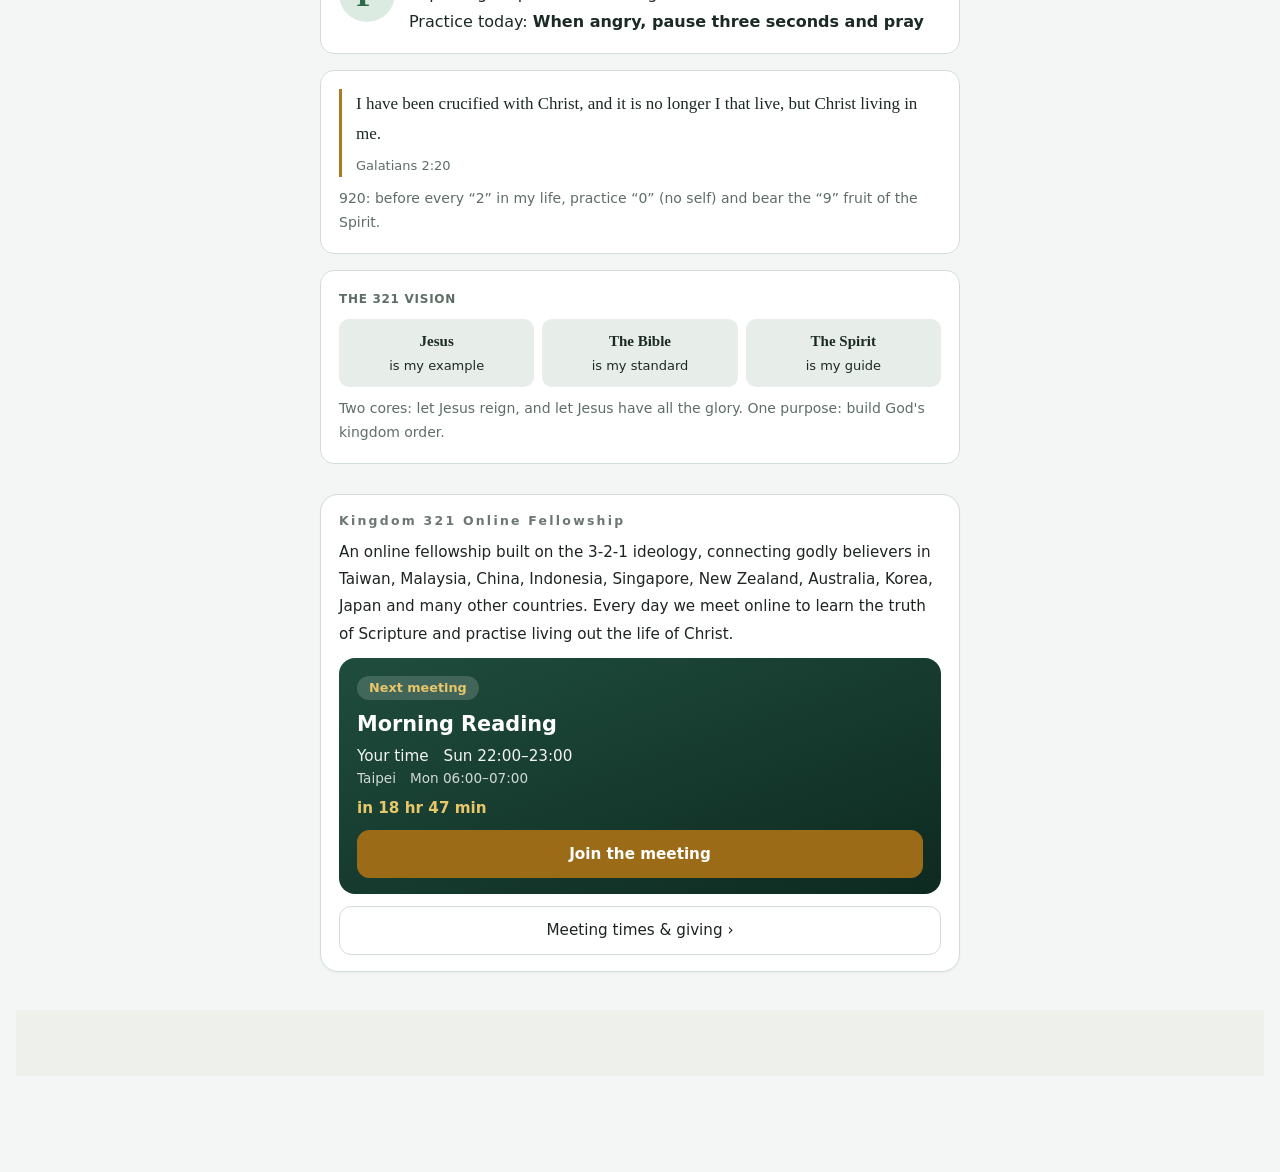
==== commit 59585977: "ml1127: 新增韓語、日語、印尼語、宿霧語 語言由繁／简／EN 擴充為七種，標題列改為語言選單；新增 lang-ko/ja/id/ceb.json， 小智提示詞、朗讀、日期與危機卡隨語言切換。  " ====
--- a/index.html
+++ b/index.html
@@ -198,8 +198,11 @@
 html{font-size:16px}
 html.fs-lg{font-size:18px}html.fs-xl{font-size:20.5px}html.fs-xxl{font-size:23px}
 html[data-lang="zs"]{--display:"Noto Serif SC","Songti SC","STSong","SimSun",serif;--body:"Noto Sans SC","PingFang SC","Microsoft YaHei",system-ui,sans-serif}
-html[data-lang="en"]{--display:Georgia,"Times New Roman",serif;--body:system-ui,-apple-system,"Segoe UI",Roboto,sans-serif}
-html[data-lang="en"] .eyebrow{letter-spacing:.06em;text-transform:uppercase}
+html[data-lang="en"],html[data-lang="id"],html[data-lang="ceb"]{--display:Georgia,"Times New Roman",serif;--body:system-ui,-apple-system,"Segoe UI",Roboto,sans-serif}
+html[data-lang="ko"]{--display:"Noto Serif KR","Nanum Myeongjo","Batang","AppleMyungjo",serif;--body:"Noto Sans KR","Apple SD Gothic Neo","Malgun Gothic",system-ui,sans-serif}
+html[data-lang="ja"]{--display:"Noto Serif JP","Hiragino Mincho ProN","Yu Mincho","MS PMincho",serif;--body:"Noto Sans JP","Hiragino Sans","Yu Gothic","Meiryo",system-ui,sans-serif}
+.langsw button#langbtn{padding:5px 12px;white-space:nowrap}.lmenu{display:grid;gap:8px;margin-top:10px}.lmenu .lm{border:1px solid var(--line);background:var(--surface);color:var(--fg);border-radius:12px;padding:12px 14px;font-size:16px;text-align:left;min-height:48px}.lmenu .lm.on{border-color:var(--vine);background:var(--vine-soft);font-weight:700}
+html[data-lang="en"] .eyebrow,html[data-lang="id"] .eyebrow,html[data-lang="ceb"] .eyebrow{letter-spacing:.06em;text-transform:uppercase}
 .top{flex-wrap:nowrap}
 .brand{min-width:0}
 .brand h1{white-space:nowrap;overflow:hidden;text-overflow:ellipsis}
@@ -211,7 +214,7 @@
 .ib svg{width:18px;height:18px;fill:none;stroke:currentColor;stroke-width:1.8;stroke-linecap:round;stroke-linejoin:round}
 @media (max-width:380px){.brand h1{display:none}.langsw button{padding:5px 7px}}
 nav.tabs button span{font-size:12px;line-height:1.2}
-html[data-lang="en"] nav.tabs button span{font-size:11px}
+html[data-lang="en"] nav.tabs button span,html[data-lang="ko"] nav.tabs button span,html[data-lang="id"] nav.tabs button span,html[data-lang="ceb"] nav.tabs button span,html[data-lang="ja"] nav.tabs button span{font-size:11px}
 .fabs{position:fixed;right:max(14px,calc(50% - 320px + 14px));bottom:calc(74px + env(safe-area-inset-bottom,0px));display:grid;gap:10px;z-index:12}
 .fab{width:46px;height:46px;border-radius:50%;border:1px solid var(--line);background:var(--surface);box-shadow:0 4px 14px rgba(0,0,0,.18);font-size:18px;display:grid;place-items:center;padding:0;color:var(--fg)}
 .fab.on{background:var(--plum);color:#fff;border-color:var(--plum)}
@@ -343,7 +346,7 @@
     <div class="brand"><span class="mark">321</span><h1 id="hdtitle">生命操練</h1></div>
     <div class="tools">
       <button class="ib" id="crTop" aria-label="一起共讀 Read together">📡</button>
-      <div class="langsw" id="langsw" role="group" aria-label="Language"><button data-l="zh">繁</button><button data-l="zs">简</button><button data-l="en">EN</button></div>
+      <div class="langsw" id="langsw" role="group" aria-label="Language"><button class="on" id="langbtn" aria-haspopup="dialog" aria-label="Language">繁 ▾</button></div>
       <button class="ib" id="btnfont" aria-label="字級 Font size">Aa</button>
       <button class="ib" id="btnset" aria-label="設定 Settings"><svg viewBox="0 0 24 24"><circle cx="12" cy="12" r="3"/><path d="M19.4 15a1.7 1.7 0 0 0 .3 1.8l.1.1a2 2 0 1 1-2.8 2.8l-.1-.1a1.7 1.7 0 0 0-1.8-.3 1.7 1.7 0 0 0-1 1.5V21a2 2 0 1 1-4 0v-.1a1.7 1.7 0 0 0-1.1-1.5 1.7 1.7 0 0 0-1.8.3l-.1.1a2 2 0 1 1-2.8-2.8l.1-.1a1.7 1.7 0 0 0 .3-1.8 1.7 1.7 0 0 0-1.5-1H3a2 2 0 1 1 0-4h.1a1.7 1.7 0 0 0 1.5-1.1 1.7 1.7 0 0 0-.3-1.8l-.1-.1a2 2 0 1 1 2.8-2.8l.1.1a1.7 1.7 0 0 0 1.8.3H9a1.7 1.7 0 0 0 1-1.5V3a2 2 0 1 1 4 0v.1a1.7 1.7 0 0 0 1 1.5 1.7 1.7 0 0 0 1.8-.3l.1-.1a2 2 0 1 1 2.8 2.8l-.1.1a1.7 1.7 0 0 0-.3 1.8V9a1.7 1.7 0 0 0 1.5 1H21a2 2 0 1 1 0 4h-.1a1.7 1.7 0 0 0-1.5 1z"/></svg></button>
     </div>
@@ -444,24 +447,32 @@
 var SET=lsGet("r321-life-set",null);
 if(!SET){var nl=String(navigator.language||"zh").toLowerCase();
   var olduser=false;try{olduser=!!localStorage.getItem("r321-life-entries");}catch(e){}
-  SET={lang:olduser?"zh":(/^zh-(cn|sg|hans)/.test(nl)?"zs":(/^zh/.test(nl)?"zh":(/^en/.test(nl)?"en":"zh"))),font:0,theme:"",voice:0,rate:0,human:true,aud:"adult"};}
+  SET={lang:olduser?"zh":(/^zh-(cn|sg|hans)/.test(nl)?"zs":(/^zh/.test(nl)?"zh":(/^en/.test(nl)?"en":(/^ko/.test(nl)?"ko":(/^ja/.test(nl)?"ja":(/^(id|in)(-|$)/.test(nl)?"id":(/^ceb/.test(nl)?"ceb":"zh"))))))),font:0,theme:"",voice:0,rate:0,human:true,aud:"adult"};}
 function saveSet(){lsSet("r321-life-set",SET);}
 /* 網址參數 ?lang=zh|zs|en（也接受 tc/sc）：從空中團契等外部連結直接開對語言，用完即從網址移除 */
-(function(){var m=/[?&]lang=(zh|zs|en|tc|sc)(?:&|$)/i.exec(location.search);if(!m)return;var v=m[1].toLowerCase();v=v==="tc"?"zh":(v==="sc"?"zs":v);SET.lang=v;saveSet();try{if(history.replaceState)history.replaceState(null,"",location.pathname+location.search.replace(/([?&])lang=[^&]*&?/i,"$1").replace(/[?&]$/,"")+location.hash);}catch(e){}})();
+(function(){var m=/[?&]lang=(zh|zs|en|ko|ja|id|ceb|tc|sc)(?:&|$)/i.exec(location.search);if(!m)return;var v=m[1].toLowerCase();v=v==="tc"?"zh":(v==="sc"?"zs":v);SET.lang=v;saveSet();try{if(history.replaceState)history.replaceState(null,"",location.pathname+location.search.replace(/([?&])lang=[^&]*&?/i,"$1").replace(/[?&]$/,"")+location.hash);}catch(e){}})();
+/* ?lang321=zh|zs|en|ko|ja|id|ceb：空中團契／小智問答帶入的語言，套用並保存，用完即從網址移除 */
+(function(){try{var m=/[?&]lang321=([A-Za-z]+)/.exec(location.search);if(!m)return;var c=m[1].toLowerCase();var map={zh:"zh",zs:"zs",en:"en",ko:"ko",ja:"ja",id:"id",ceb:"ceb"};if(!map[c])return;SET.lang=map[c];saveSet();if(history.replaceState){var q=location.search.replace(/([?&])lang321=[^&]*(&|$)/,function(a,p,e){return e?p:"";}).replace(/[?&]$/,"");history.replaceState(history.state,"",location.pathname+q+location.hash);}}catch(e){}})();
 var PACK={zh:{}};
 function L(){return SET.lang||"zh";}
-function isEN(){return L()==="en";}
+function isEN(){var l=L();return l==="en"||l==="ko"||l==="id"||l==="ceb";}/* 西文標點（空格分詞）：en／ko／id／ceb */
+function isEN0(){return L()==="en";}
+function isNZ(){var l=L();return l!=="zh"&&l!=="zs";}/* 非中文 */
+function LX(){var l=L();return l==="zh"||l==="zs"||l==="en"?l:"en";}/* 附屬套件（小智共用套件、美圖工作室…）尚無的語言一律用英文 */
+var LNAME_EN={zh:"Traditional Chinese",zs:"Simplified Chinese",en:"English",ko:"Korean",ja:"Japanese",id:"Indonesian",ceb:"Cebuano"};
+var LSHORT={zh:"繁",zs:"简",en:"EN",ko:"한",ja:"日",id:"ID",ceb:"CEB"};
+var LMENU=[["zh","繁體中文"],["zs","简体中文"],["en","English"],["ko","한국어"],["ja","日本語"],["id","Bahasa Indonesia"],["ceb","Cebuano"]];
 function isZS(){return L()==="zs";}
 function T(k){var d=PACK[L()]||{},s=d[k];if(s==null)s=k;
   for(var i=1;i<arguments.length;i++)s=s.split("{"+(i-1)+"}").join(arguments[i]);return s;}
 function DOT(){return isEN()?" · ":"・";}
 function Q(s){return isEN()?"“"+s+"”":"「"+s+"」";}
 var MON_EN=["Jan","Feb","Mar","Apr","May","Jun","Jul","Aug","Sep","Oct","Nov","Dec"];
-function fmtDate(k){var p=String(k).split("-");return isEN()?MON_EN[(+p[1])-1]+" "+(+p[2]):(+p[1])+T("月")+(+p[2])+T("日");}
+function fmtDate(k){var p=String(k).split("-");if(isNZ()&&!isEN0()){var ms=T("@mons");ms=ms==="@mons"?[]:ms.split("|");return T("@fd",ms[(+p[1])-1]||String(+p[1]),String(+p[2]));}return isEN0()?MON_EN[(+p[1])-1]+" "+(+p[2]):(+p[1])+T("月")+(+p[2])+T("日");}
 var WDN=["主日","一","二","三","四","五","六"];
 var WDN_EN=["Sunday","Monday","Tuesday","Wednesday","Thursday","Friday","Saturday"];
 var WDS_EN=["S","M","T","W","T","F","S"];
-function wdName(d){return isEN()?WDN_EN[d]:T("星期")+WDN[d];}
+function wdName(d){if(isNZ()&&!isEN0())return T("@wdl").split("|")[d];return isEN0()?WDN_EN[d]:T("星期")+WDN[d];}
 function toast(t){var old=qa(".toast");eachA(old,function(o){o.parentNode.removeChild(o);});
   var el=document.createElement("div");el.className="toast";el.textContent=t;document.body.appendChild(el);setTimeout(function(){if(el.parentNode)el.parentNode.removeChild(el);},2400);}
 function splitS(text){
@@ -505,7 +516,7 @@
   for(var k=0;k<7;k++){
     var d=new Date(mon.getFullYear(),mon.getMonth(),mon.getDate()+k),key=dkey(d),done=!!days[key],wd=(k+1)%7;
     if(done)nWeek++;
-    week+='<div class="d"><span class="dot'+(done?" done":"")+(key===TODAY?" today":"")+'">'+(done?"✓":"")+'</span>'+(isEN()?WDS_EN[wd]:(k===6?T("日"):T(WDN[wd])))+'</div>';
+    week+='<div class="d"><span class="dot'+(done?" done":"")+(key===TODAY?" today":"")+'">'+(done?"✓":"")+'</span>'+(isNZ()?(isEN0()?WDS_EN[wd]:T("@wds").split("|")[wd]):(k===6?T("日"):T(WDN[wd])))+'</div>';
   }
   var focus;
   if(pair){
@@ -659,19 +670,32 @@
 "【安全】如果內容顯示有人正遭受暴力、虐待、人身危險，或有自傷、輕生的念頭，不要把它當成「有己」來分析，也不要勸他忍耐順服；要溫柔地把安全放第一，鼓勵他立刻聯絡可信任的人、當地緊急求助或專業協助，並在 picture 裡清楚說明。\n\n"+
 "";
 var CK_TASK="【你的任務】使用者會寫下一件事：事件、感應（看到、聽到）、反應（意念、情緒）、回應（說了、做了）。請沿著「感應→反應→回應」這條鏈，指出哪裡是舊人有己在作王、哪裡已經有新人無己的生命；點出有己的根（我要的是甚麼：面子、控制、被肯定、被體諒、公平、安全感……），以及怎樣離開了本位；再給出具體、做得到的更新建議。\n";
+function langDir(){
+  var n=LNAME_EN[L()],g="Write your entire reply in natural, warm, elegant "+n+" (the reader reads "+n+"; do not answer in English or Chinese unless the user explicitly asks). Wherever this prompt mentions the reader's language, script or Chinese/English wording, it means "+n+". Keep Xiaozhi (小智) as the name of the companion. ";
+  var sc={ko:"Use the vocabulary of the Korean Protestant church (하나님, 예수 그리스도, 성령님, 은혜, 구원, 기도). When you quote Scripture, use the wording of the 개역한글 (Korean Revised Version, 1961) and give references with Korean book names, for example 요한복음 3:16.",
+    ja:"Use polite です・ます style and the vocabulary of the Japanese Protestant church (神, 主イエス・キリスト, 聖霊, 恵み, 救い, 祈り, 福音). When you quote Scripture, use the wording of the 口語訳聖書 (Japanese Colloquial Bible, 1955) and give references with Japanese book names, for example ヨハネによる福音書 3:16.",
+    id:"Use baku yet warm Bahasa Indonesia and the vocabulary of Indonesian Protestant/Evangelical churches (Allah, Tuhan, TUHAN, Tuhan Yesus, Roh Kudus, Injil, firman Tuhan, pertobatan, anugerah). When you quote Scripture, follow the wording of the Alkitab Yang Terbuka (AYT) / Terjemahan Baru and name books as in AYT (e.g. Yohanes 3:16, Kisah Para Rasul, Wahyu).",
+    ceb:"Use standard modern Cebuano (Binisaya / Sinugboanon, Latin script) — not Tagalog or Filipino, and avoid heavy Taglish. Address the reader respectfully as kamo/ninyo. When you quote Scripture, quote it in Cebuano in the style of the common Cebuano Bible (Ang Pulong sa Dios / Balaan nga Bibliya) and name books as in it (e.g. Juan 3:16, Mga Salmo, Pinadayag); use Dios, Ginoo, Jesu-Cristo, Balaang Espiritu, Maayong Balita in the usual Cebuano church vocabulary. Be respectful to readers of every background and never disparage another faith or denomination."}[L()];
+  var gl=" Render the 321 terms in "+n+" consistently: 舊人 (old self, self-centered) = "+T("舊人")+"; 新人 (new self, selfless) = "+T("新人")+"; 有己 (having self) = "+T("有己")+"; 無己 (no self, selflessness) = "+T("無己")+"; 讓耶穌作王 (let Jesus reign) = "+T("讓耶穌作王")+"; the 2 / 0 / 9 = each person in my life / selflessness / the ninefold fruit of the Spirit.";
+  return g+sc+gl+" When unsure of the exact wording of a verse, give only the reference rather than risk misquoting.";
+}
 function langLine(){
-  if(isEN())return "Write every word of your reply in natural, warm English (the user reads English). Quote Scripture from the World English Bible (WEB) with English book names, e.g. James 1:19. Keep the 321 terms in plain English: old self (self-centered, 'having self'), new self (selfless, 'no self'), the '2' (each person in my life), '0' (selflessness), '9' (the ninefold fruit of the Spirit).";
+  if(isNZ()&&!isEN0())return langDir();
+  if(isEN0())return "Write every word of your reply in natural, warm English (the user reads English). Quote Scripture from the World English Bible (WEB) with English book names, e.g. James 1:19. Keep the 321 terms in plain English: old self (self-centered, 'having self'), new self (selfless, 'no self'), the '2' (each person in my life), '0' (selflessness), '9' (the ninefold fruit of the Spirit).";
   if(isZS())return "全部用简体中文回答；引用经文一律用和合本（简体）原文，出处要正确，没有把握的经文宁可不引。";
   return "全部用繁體中文；引用經文一律用和合本原文，出處要正確，沒有把握的經文寧可不引。";
 }
 function ckBase(){return CK_BASE.replace("全部用繁體中文；引用經文一律用和合本原文，出處要正確，沒有把握的經文寧可不引。",langLine());}
 function ckSys(){
   var s=ckBase()+CK_TASK+CK_JSON;
-  if(isEN())s+="\n\n[ENGLISH OUTPUT] All JSON string values must be in English. \"who\" must be exactly one of: Old self reigns | Old and new at war | New self reigns. \"area\" must be one of: See, Hear, Think, Speak, Act, Mindset, Life, Living, Relationships, Ministry. \"chain\" k values: Perception, Reaction, Response. Use straight double quotes only for JSON syntax; inside strings use “” for quotations. The \"prayer\" field is a GUIDED prayer (about 80 words): do not pray for the reader or write a finished prayer; speak to them as \"you\" with 3-4 gentle prompts (thanksgiving, what to confess or surrender, what to ask, quiet listening), each ending with an invitation like \"tell Him in your own words…\"; never include their name or personal details; invite them to close with: in the name of the Lord Jesus Christ we pray, Amen.";
+  if(isNZ()&&!isEN0())s+=nzOut();
+  else if(isEN0())s+="\n\n[ENGLISH OUTPUT] All JSON string values must be in English. \"who\" must be exactly one of: Old self reigns | Old and new at war | New self reigns. \"area\" must be one of: See, Hear, Think, Speak, Act, Mindset, Life, Living, Relationships, Ministry. \"chain\" k values: Perception, Reaction, Response. Use straight double quotes only for JSON syntax; inside strings use “” for quotations. The \"prayer\" field is a GUIDED prayer (about 80 words): do not pray for the reader or write a finished prayer; speak to them as \"you\" with 3-4 gentle prompts (thanksgiving, what to confess or surrender, what to ask, quiet listening), each ending with an invitation like \"tell Him in your own words…\"; never include their name or personal details; invite them to close with: in the name of the Lord Jesus Christ we pray, Amen.";
   else if(isZS())s+="\n\n【简体输出】「prayer」是引导祷告：不要替他祷告、不写现成祷告文，用「你」给3到4个温柔的引导，每项以「用你自己的话告诉祂……」作结，不写入他的名字或个人细节，最后邀请他自己用「奉主耶稣基督的名祷告，阿们」结束。所有 JSON 字串值一律用简体中文；who、area、chain.k 的选项也用简体（旧人作王｜新旧交战｜新人作王；看｜听｜想｜讲｜行｜观念｜生命｜生活｜关系｜事工；感应｜反应｜回应）。";
   return s+audLine();
 }
-function ckChatSys(){return ckBase()+CK_TASK+"\n"+CK_CHAT+HONEST_SYS()+(isEN()?"\nWrite in English. The last line is always: **Next step to overcome:** one concrete action.":"")+audLine();}
+function nzOut(){var n=LNAME_EN[L()],ar=["看","聽","想","講","行","觀念","生命","生活","關係","事工"],a=[];for(var i=0;i<ar.length;i++)a.push(T(ar[i]));
+  return "\n\n[OUTPUT LANGUAGE: "+n.toUpperCase()+"] All JSON string values must be in "+n+". \"who\" must be exactly one of: "+T("舊人作王")+" | "+T("新舊交戰")+" | "+T("新人作王")+". \"area\" must be exactly one of: "+a.join(", ")+". \"chain\" k values must be exactly: "+T("感應")+", "+T("反應")+", "+T("回應")+". Use straight double quotes only for JSON syntax; inside strings use the normal quotation marks of "+n+". The \"prayer\" field is a GUIDED prayer (about 80 words): do not pray for the reader or write a finished prayer; speak to them as \"you\" with 3-4 gentle prompts (thanksgiving, what to confess or surrender, what to ask, quiet listening), each ending with an invitation like \"tell Him in your own words…\"; never include their name or personal details; invite them to close with the usual Christian closing in "+n+" (in the name of the Lord Jesus Christ we pray, Amen).";}
+function ckChatSys(){return ckBase()+CK_TASK+"\n"+CK_CHAT+HONEST_SYS()+(isEN0()?"\nWrite in English. The last line is always: **Next step to overcome:** one concrete action.":(isNZ()?"\nWrite in "+LNAME_EN[L()]+". The last line is always the line meaning \"**Next step to overcome:**\" in that language, followed by one concrete action.":""))+audLine();}
 var CK_JSON="【輸出格式】只輸出一個 JSON 物件，不要任何其他文字，不要用```包起來。字串裡不可出現半形雙引號，引用話語一律用「」。每個欄位都要精簡，整份控制在900字以內，務必完整輸出到最後的 }。欄位：\n"+
 "{\"title\":\"十五字內的一句話，點出這次健檢的核心\",\n"+
 "\"who\":\"舊人作王｜新舊交戰｜新人作王 三選一\",\n"+
@@ -726,7 +750,7 @@
     h+='<button class="ckrec" data-ckopen="'+x.id+'"><span class="small">'+fmtDate(x.date)+(x.ai&&x.ai.who?DOT()+esc(x.ai.who):'')+'</span><b>'+esc(t)+'</b></button>';}
   return form+'<section class="card"><div class="eyebrow">'+T("健檢記錄")+'</div>'+(h||'<p class="empty" style="margin:0">'+T("還沒有記錄。")+'</p>')+'</section>';
 }
-function ckWhoClass(w){w=w||"";return /^(新人|New)/i.test(w)?"n":/交戰|交战|war/i.test(w)?"m":"o";}
+function ckWhoClass(w){w=w||"";if(isNZ()&&!isEN0()){if(w===T("新人作王"))return "n";if(w===T("新舊交戰"))return "m";if(w===T("舊人作王"))return "o";}return /^(新人|New)/i.test(w)?"n":/交戰|交战|war/i.test(w)?"m":"o";}
 function ckChatHTML(e,a){
   var ch=e.chat||[],h="",i,asks=(a&&a.asks&&a.asks.length)?a.asks.slice(0,3):[],seen={};
   for(i=0;i<ch.length;i++)seen[ch[i].q]=1;
@@ -995,7 +1019,7 @@
   var data=JSON.stringify({app:"321生命操練",version:2,exported:new Date().toISOString(),entries:entries,hl:HL,fav:FAV},null,1);
   try{
     var blob=new Blob([data],{type:"application/json"}),url=URL.createObjectURL(blob),a=document.createElement("a");
-    a.href=url;a.download=(isEN()?"321life-backup-":"321生命操練備份-")+TODAY+".json";document.body.appendChild(a);a.click();
+    a.href=url;a.download=(isNZ()?"321life-backup-":"321生命操練備份-")+TODAY+".json";document.body.appendChild(a);a.click();
     setTimeout(function(){document.body.removeChild(a);URL.revokeObjectURL(url);},1000);
     toast(T("已匯出備份檔"));
   }catch(e){toast(T("這個瀏覽器無法下載檔案，請改用 Safari 或 Chrome 開啟"));}
@@ -1071,9 +1095,13 @@
     jdraft=null;render();toast(T("已儲存，榮耀歸給耶穌"));
   }
 });
-var APPVER="2.0.202611091200-xz1103-au1103-xzm1103-rf1105-cs1109-nv1109-ac1111";
+var APPVER="2.0.202611271200-xz1103-au1103-xzm1103-rf1105-cs1109-nv1109-ac1111-lg1111-ml1127";
 var SVC={xz:XI_ENDPOINT,tts:"https://azure-tts.spch321.workers.dev",model:XI_MODEL};
 var VOICES={
+  ko:[["ko-KR-InJoonNeural","인준"],["ko-KR-SunHiNeural","선희"],["ko-KR-HyunsuMultilingualNeural","현수"]],
+  ja:[["ja-JP-KeitaNeural","ケイタ"],["ja-JP-NanamiNeural","ナナミ"],["ja-JP-DaichiNeural","ダイチ"]],
+  id:[["id-ID-ArdiNeural","Ardi"],["id-ID-GadisNeural","Gadis"]],
+  ceb:[["fil-PH-AngeloNeural","Angelo"],["fil-PH-BlessicaNeural","Blessica"]],
   zh:[["zh-TW-YunJheNeural","雲哲"],["zh-CN-Yunfan:DragonHDLatestNeural","雲帆"],["zh-CN-Xiaochen:DragonHDLatestNeural","曉辰"]],
   zs:[["zh-CN-Yunfan:DragonHDLatestNeural","雲帆"],["zh-CN-Xiaochen:DragonHDLatestNeural","曉辰"],["zh-TW-YunJheNeural","雲哲"]],
   en:[["en-US-AndrewNeural","Andrew"],["en-US-EmmaNeural","Emma"],["en-US-BrianNeural","Brian"]]};
@@ -1093,23 +1121,25 @@
     x.onload=function(){if(x.status>=200&&x.status<300){try{PACK[l]=JSON.parse(x.responseText);lsSet(key,{v:APPVER,d:PACK[l]});}catch(e){}}end();};
     x.onerror=x.ontimeout=end;x.send();}catch(e){end();}
 }
-var FONT_URL={zs:"https://fonts.googleapis.com/css2?family=Noto+Serif+SC:wght@600;800&family=Noto+Sans+SC:wght@400;500;700&display=swap"};
+var FONT_URL={zs:"https://fonts.googleapis.com/css2?family=Noto+Serif+SC:wght@600;800&family=Noto+Sans+SC:wght@400;500;700&display=swap",ko:"https://fonts.googleapis.com/css2?family=Noto+Serif+KR:wght@600;800&family=Noto+Sans+KR:wght@400;500;700&display=swap",ja:"https://fonts.googleapis.com/css2?family=Noto+Serif+JP:wght@600;800&family=Noto+Sans+JP:wght@400;500;700&display=swap"};
 function applyChrome(){
   var h=document.documentElement;
   eachA(["fs-lg","fs-xl","fs-xxl"],function(c){h.classList.remove(c);});
   var F=["","fs-lg","fs-xl","fs-xxl"][SET.font||0];if(F)h.classList.add(F);
-  h.setAttribute("lang",isEN()?"en":(isZS()?"zh-Hans":"zh-Hant-TW"));h.setAttribute("data-lang",L());
+  h.setAttribute("lang",{zh:"zh-Hant-TW",zs:"zh-Hans",en:"en",ko:"ko",ja:"ja",id:"id",ceb:"ceb"}[L()]||"en");h.setAttribute("data-lang",L());
   if(SET.theme)h.setAttribute("data-theme",SET.theme);else h.removeAttribute("data-theme");
   if(FONT_URL[L()]&&!$("font-"+L())){var ln=document.createElement("link");ln.rel="stylesheet";ln.id="font-"+L();ln.href=FONT_URL[L()];document.head.appendChild(ln);}
   document.title=T("321生命操練");
   var hd=$("hdtitle");if(hd)hd.textContent=T("生命操練");
-  eachA(qa("#langsw button"),function(b){b.className=b.getAttribute("data-l")===L()?"on":"";});
+  var lb=$("langbtn");if(lb)lb.textContent=(LSHORT[L()]||"EN")+" ▾";
   var nb=qa("#tabs button");var NL=["今日","生命健檢","檢視舊人","操練新人","成長","日記"];
   eachA(nb,function(b,i){var sp=b.querySelector("span");if(sp)sp.textContent=T(NL[i]);});
   $("tabs").setAttribute("aria-label",T("主選單"));
   var fb=$("fabxz");if(fb)fb.setAttribute("aria-label",T("問小智"));
   drawFab();
 }
+function openLangMenu(){var h="";eachA(LMENU,function(o){h+='<button class="lm'+(o[0]===L()?" on":"")+'" data-lm="'+o[0]+'">'+esc(o[1])+(o[0]===L()?" ✓":"")+'</button>';});
+  openSheet('<div class="sheet-title">🌐 Language<button class="sheet-x" data-sa="close" aria-label="Close">✕</button></div><div class="lmenu">'+h+'</div>');}
 function switchLang(l){
   if(l===L())return;stopAll();closeSheet();
   if(state.tab==="journal")saveJournalDraft();
@@ -1128,7 +1158,7 @@
 function openSettings(){
   var vs=[];eachA(VOICES[L()],function(v,i){vs.push([i,v[1]]);});
   openSheet('<div class="sheet-title">'+T("設定")+'<button class="sheet-x" data-sa="close" aria-label="'+T("關閉")+'">✕</button></div>'+
-    '<div class="setrow"><span>'+T("語言")+'</span>'+segBtns("lang",[["zh","繁體"],["zs","简体"],["en","English"]],L())+'</div>'+
+    '<div class="setrow"><span>'+T("語言")+'</span>'+segBtns("lang",[["zh","繁體"],["zs","简体"],["en","English"],["ko","한국어"],["ja","日本語"],["id","Indonesia"],["ceb","Cebuano"]],L())+'</div>'+
     '<div class="setrow"><span>'+T("字級")+'</span>'+segBtns("font",[[0,T("標準")],[1,T("大")],[2,T("特大")],[3,T("超大")]],SET.font||0)+'</div>'+
     '<div class="setrow"><span>'+T("主題")+'</span>'+segBtns("theme",[["",T("自動")],["light",T("淺色")],["dark",T("深色")]],SET.theme||"")+'</div>'+
     '<div class="setrow"><span>'+T("朗讀語音")+'</span>'+segBtns("voice",vs,SET.voice||0)+'</div>'+
@@ -1150,12 +1180,16 @@
   toast(T("已更新設定"));openSettings();
 }
 var AUD_KEYS=["adult", "teen", "kid", "seeker", "elder", "single_parent", "single", "parent", "couple", "pastor"],AUD_ICON={"adult": "🧑", "teen": "🧒", "kid": "🧸", "seeker": "🌱", "elder": "👴", "single_parent": "👩‍👧", "single": "🙋", "parent": "👨‍👩‍👧", "couple": "💑", "pastor": "⛪"},AUD_NM={"zh": {"adult": "成人", "teen": "青少年", "kid": "兒童", "seeker": "慕道友", "elder": "長輩", "single_parent": "單親", "single": "單身", "parent": "父母", "couple": "夫妻", "pastor": "牧者"}, "zs": {"adult": "成人", "teen": "青少年", "kid": "儿童", "seeker": "慕道友", "elder": "长辈", "single_parent": "单亲", "single": "单身", "parent": "父母", "couple": "夫妻", "pastor": "牧者"}, "en": {"adult": "Adult", "teen": "Teen", "kid": "Child", "seeker": "Seeker", "elder": "Elder", "single_parent": "Single parent", "single": "Single", "parent": "Parent", "couple": "Couple", "pastor": "Pastor"}},AUD_SYS6={"zh": {"elder": "\n\n回答對象：長輩（約65歲以上）。請用尊敬、溫和、慢慢說的口吻，像晚輩敬重地陪長輩讀經；句子清楚、不拐彎，不用網路用語和英文縮寫；比喻取自一生的閱歷（田地、家人、歲月、病痛、孫子、老街坊）。重點先講，分成短段落，不要太長。肯定他們一生走過的路與在主裡的忠心，不說教、不指責、不用「你應該」。可以談健康與軟弱、孤單、放下與交託、把信仰傳給下一代、永恆的盼望與感恩。結尾給一件簡單、容易做到的小事（一句禱告、打電話問候家人、數算一件感謝）。若提到身體不適、孤單或失去親人，要先溫柔安慰，並鼓勵他和家人、教會關懷同工聯絡。", "single_parent": "\n\n回答對象：單親爸爸或媽媽（一個人撐起一個家）。請先接住他的辛苦：他常常很累、有愧疚、有孤單，也有經濟、時間與教養的壓力。口吻溫暖、接納、不評斷，不追問過去的原因，不說「你應該再找個伴」，也不把單親說成缺憾。引用神的心意：神是孤兒的父、寡婦的伸冤者（詩篇68:5），祂與我們同在。再給盼望與實際：每一個小步驟都要在忙碌中做得到（五分鐘禱告、跟孩子的一個小儀式、開口向弟兄姊妹求助）。內容簡短、段落要短。結尾給一個這個星期做得到的小步驟。若他提到被暴力對待、疲憊到撐不下去或想傷害自己，要溫柔回應，並鼓勵他立刻聯絡信任的人、教會同工或專業協助。", "single": "\n\n回答對象：單身的人（可能未婚、離婚、喪偶，或正在等候；不要預設他想結婚或不想結婚）。請不要把單身說成缺憾、「預備期」或「還沒到的人生」，也不要用催婚的口氣。談在基督裡的身分已經完整、被愛；談孤單時怎麼與神、與朋友、與團契連結；談時間、金錢與恩賜的運用與使命；談等待中的信靠；談感情與婚姻的智慧，以及在情感與身體上的聖潔，態度要尊重、不論斷。口吻真誠、平等、輕鬆。結尾給一個這個星期可以做的小步驟。若他提到孤單到想傷害自己，要溫柔回應並鼓勵他立刻聯絡信任的人或專業協助。", "parent": "\n\n回答對象：正在養育孩子的父母（孩子可能從嬰幼兒到成年）。請站在父母的位置：他們常常疲累、擔心孩子、也常常內疚。口吻溫暖、貼近生活、不評斷；承認每個孩子與每個家庭都不同。談陪伴與榜樣、管教與恩典的平衡、親子溝通（怎麼聽、怎麼說）、為孩子禱告、夫妻同心、面對自己的軟弱與失敗；可用日常場景當比喻（吃飯、功課、手機、睡前）。結尾給一個這個星期可以做的具體小步驟（一句話、一個擁抱、一段睡前禱告）。若提到孩子遭受傷害、家庭暴力或孩子有自傷的念頭，要溫柔回應並鼓勵立刻尋求專業協助與信任的人。", "couple": "\n\n回答對象：夫妻（正在經營婚姻的丈夫與妻子，可能是新婚、有孩子的中年夫妻，或相伴多年的伴侶）。請站在夫妻同行的位置：口吻溫暖、真誠、不評斷，不偏袒任何一方；承認每段婚姻都有磨合、疲累與受傷的時候。談愛是決定與付出、彼此饒恕、傾聽與表達（怎麼說、怎麼聽）、尊重與同心、金錢與家務的分工、姻親與孩子的教養、一起禱告與一起讀經、在主裡成為一體；可用日常場景當比喻（飯桌、手牽手、吵完架之後、睡前）。結尾給一個這個星期兩個人就能一起做的具體小步驟（一句感謝的話、一段兩人的禱告、一次不看手機的散步）。不要教導妻子順服或丈夫掌權的單方面要求，要強調彼此相愛、彼此順服。若提到家庭暴力、外遇、對方的威脅或有自傷念頭，要溫柔回應，把安全放在第一位，並鼓勵立刻尋求專業協助與信任的人，不要勸人一味忍耐。", "pastor": "\n\n回答對象：牧者與傳道同工（教會的牧師、傳道人、小組長與事奉的同工）。請站在同工的位置：他們常常肩負許多人的重擔，自己也會疲累、孤單、被誤解或灰心。口吻尊重、平等、真誠，像同工之間彼此扶持，不說教、不居高臨下。可以有適度的深度：點出經文脈絡、原文語境與關鍵字詞的意思，談牧養羊群與生命建造、預備講道與教導、帶領小組與門徒訓練、團隊同心與衝突、面對批評與孤單、屬靈爭戰、自己的靈命與家庭，以及不倦怠的安息與依靠；也可提供講章或查經的切入點、段落與應用建議，但要提醒最後仍須自己在神面前領受。結尾給一個這個星期可以做的具體小步驟（一段安靜親近神的時間、一通關心的電話、一次向同工的坦誠分享）。若提到極度疲憊、憂鬱、想放棄或有自傷念頭，要溫柔回應，並鼓勵立刻尋求信任的同工、屬靈長輩與專業協助。"}, "zs": {"elder": "\n\n回答对象：长辈（约65岁以上）。请用尊敬、温和、慢慢说的口吻，像晚辈敬重地陪长辈读经；句子清楚、不拐弯，不用网路用语和英文缩写；比喻取自一生的阅历（田地、家人、岁月、病痛、孙子、老街坊）。重点先讲，分成短段落，不要太长。肯定他们一生走过的路与在主里的忠心，不说教、不指责、不用「你应该」。可以谈健康与软弱、孤单、放下与交托、把信仰传给下一代、永恒的盼望与感恩。结尾给一件简单、容易做到的小事（一句祷告、打电话问候家人、数算一件感谢）。若提到身体不适、孤单或失去亲人，要先温柔安慰，并鼓励他和家人、教会关怀同工联络。", "single_parent": "\n\n回答对象：单亲爸爸或妈妈（一个人撑起一个家）。请先接住他的辛苦：他常常很累、有愧疚、有孤单，也有经济、时间与教养的压力。口吻温暖、接纳、不评断，不追问过去的原因，不说「你应该再找个伴」，也不把单亲说成缺憾。引用神的心意：神是孤儿的父、寡妇的伸冤者（诗篇68:5），祂与我们同在。再给盼望与实际：每一个小步骤都要在忙碌中做得到（五分钟祷告、跟孩子的一个小仪式、开口向弟兄姐妹求助）。内容简短、段落要短。结尾给一个这个星期做得到的小步骤。若他提到被暴力对待、疲惫到撑不下去或想伤害自己，要温柔回应，并鼓励他立刻联络信任的人、教会同工或专业协助。", "single": "\n\n回答对象：单身的人（可能未婚、离婚、丧偶，或正在等候；不要预设他想结婚或不想结婚）。请不要把单身说成缺憾、「预备期」或「还没到的人生」，也不要用催婚的口气。谈在基督里的身分已经完整、被爱；谈孤单时怎么与神、与朋友、与团契连结；谈时间、金钱与恩赐的运用与使命；谈等待中的信靠；谈感情与婚姻的智慧，以及在情感与身体上的圣洁，态度要尊重、不论断。口吻真诚、平等、轻松。结尾给一个这个星期可以做的小步骤。若他提到孤单到想伤害自己，要温柔回应并鼓励他立刻联络信任的人或专业协助。", "parent": "\n\n回答对象：正在养育孩子的父母（孩子可能从婴幼儿到成年）。请站在父母的位置：他们常常疲累、担心孩子、也常常内疚。口吻温暖、贴近生活、不评断；承认每个孩子与每个家庭都不同。谈陪伴与榜样、管教与恩典的平衡、亲子沟通（怎么听、怎么说）、为孩子祷告、夫妻同心、面对自己的软弱与失败；可用日常场景当比喻（吃饭、功课、手机、睡前）。结尾给一个这个星期可以做的具体小步骤（一句话、一个拥抱、一段睡前祷告）。若提到孩子遭受伤害、家庭暴力或孩子有自伤的念头，要温柔回应并鼓励立刻寻求专业协助与信任的人。", "couple": "\n\n回答对象：夫妻（正在经营婚姻的丈夫与妻子，可能是新婚、有孩子的中年夫妻，或相伴多年的伴侣）。请站在夫妻同行的位置：口吻温暖、真诚、不评断，不偏袒任何一方；承认每段婚姻都有磨合、疲累与受伤的时候。谈爱是决定与付出、彼此饶恕、倾听与表达（怎么说、怎么听）、尊重与同心、金钱与家务的分工、姻亲与孩子的教养、一起祷告与一起读经、在主里成为一体；可用日常场景当比喻（饭桌、手牵手、吵完架之后、睡前）。结尾给一个这个星期两个人就能一起做的具体小步骤（一句感谢的话、一段两人的祷告、一次不看手机的散步）。不要教导妻子顺服或丈夫掌权的单方面要求，要强调彼此相爱、彼此顺服。若提到家庭暴力、外遇、对方的威胁或有自伤念头，要温柔回应，把安全放在第一位，并鼓励立刻寻求专业协助与信任的人，不要劝人一味忍耐。", "pastor": "\n\n回答对象：牧者与传道同工（教会的牧师、传道人、小组长与事奉的同工）。请站在同工的位置：他们常常肩负许多人的重担，自己也会疲累、孤单、被误解或灰心。口吻尊重、平等、真诚，像同工之间彼此扶持，不说教、不居高临下。可以有适度的深度：点出经文脉络、原文语境与关键字词的意思，谈牧养羊群与生命建造、预备讲道与教导、带领小组与门徒训练、团队同心与冲突、面对批评与孤单、属灵争战、自己的灵命与家庭，以及不倦怠的安息与依靠；也可提供讲章或查经的切入点、段落与应用建议，但要提醒最后仍须自己在神面前领受。结尾给一个这个星期可以做的具体小步骤（一段安静亲近神的时间、一通关心的电话、一次向同工的坦诚分享）。若提到极度疲惫、忧郁、想放弃或有自伤念头，要温柔回应，并鼓励立刻寻求信任的同工、属灵长辈与专业协助。"}, "en": {"elder": "\n\nAudience: an elder (about 65 and older). Speak respectfully, gently and unhurriedly, like a younger person reading Scripture with an older one they honour. Short, clear sentences; no internet slang or abbreviations; pictures from a long life (fields, family, the years, illness, grandchildren, old neighbours). Main point first, in short paragraphs. Honour the road they have walked and their faithfulness in the Lord; never preach, scold, or say \"you should\". You may speak of health and frailty, loneliness, letting go and entrusting, passing faith to the next generation, eternal hope and gratitude. End with one simple thing that is easy to do (a short prayer, a phone call to family, counting one blessing). If they mention illness, loneliness or loss, comfort them first and encourage them to reach out to family or the church care team.", "single_parent": "\n\nAudience: a single parent (carrying a household alone). First receive their weariness: they are often exhausted, carry guilt and loneliness, and face pressure over money, time and raising children. Be warm, accepting and non-judging; do not ask why they are single, never say \"you should find a partner\", and never describe single parenting as a lack. Bring in God's heart: he is a father to the fatherless and a defender of widows (Psalm 68:5), and he is with us. Then give hope and practicality — every small step must be doable in a busy life (a five-minute prayer, one small ritual with the child, asking brothers and sisters for help). Keep it short, in short paragraphs. End with one step they can take this week. If they mention being abused, being too exhausted to go on, or wanting to harm themselves, answer gently and encourage them to contact someone they trust, a church worker or professional help right away.", "single": "\n\nAudience: a single person (never married, divorced, widowed, or still waiting — do not assume they want or do not want to marry). Never describe being single as a lack, a \"preparation stage\" or \"life not yet begun\", and never use a pushy-about-marriage tone. Speak of an identity in Christ that is already whole and loved; of connecting with God, friends and fellowship in loneliness; of using time, money and gifts for a purpose; of trusting while waiting; of wisdom in dating and marriage and of purity in heart and body, respectfully and without judging. Be sincere, equal and light. End with one step they can take this week. If they mention loneliness so deep they want to harm themselves, answer gently and encourage them to contact someone they trust or professional help right away.", "parent": "\n\nAudience: a parent raising children (from babies to adult children). Stand in the parent's shoes: they are often tired, worried about their children, and often feel guilty. Be warm, down-to-earth and non-judging; acknowledge that every child and every family is different. Speak of presence and example, balancing discipline and grace, parent–child communication (how to listen, how to speak), praying for children, husband and wife standing together, and facing one's own weakness and failure; use everyday scenes as pictures (mealtime, homework, phones, bedtime). End with one concrete step for this week (one sentence, a hug, a bedtime prayer). If a child is being harmed, there is domestic violence, or the child has thoughts of self-harm, answer gently and encourage seeking professional help and a trusted person right away.", "couple": "\n\nAudience: a married couple (husband and wife — newlyweds, parents in the thick of life, or long-time partners). Stand beside them as a fellow traveler: warm, sincere, never judging and never taking one side; admit every marriage has seasons of friction, weariness and hurt. Speak of love as a decision and a gift, forgiving one another, listening and speaking well, respect and unity, money and household work, in-laws and raising children, praying and reading Scripture together, becoming one in the Lord. Use everyday pictures (the dinner table, holding hands, after an argument, bedtime). Close with one small step the two of them can do together this week (a word of thanks, a short prayer together, a phone-free walk). Never lay one-sided demands on the wife to submit or the husband to rule; stress mutual love and mutual submission. If domestic violence, an affair, threats or thoughts of self-harm come up, respond gently, put safety first, and encourage reaching out at once to professionals and trusted people — never urge someone just to endure.", "pastor": "\n\nAudience: a pastor or ministry worker (pastor, preacher, small-group leader, church staff or volunteer). Stand beside them as a fellow worker: they carry many people's burdens and can themselves be weary, lonely, misunderstood or discouraged. Be respectful, equal and sincere — never lecturing or talking down. You may go deeper: the context of the passage, the sense of key words, shepherding and building lives, sermon and lesson preparation, leading groups and discipleship, team unity and conflict, criticism and loneliness, spiritual warfare, one's own walk and family, and resting in God without burning out. You may offer a sermon or Bible-study outline with points and applications, but remind them to receive the word from God themselves first. Close with one small step for this week (a quiet hour with God, a caring phone call, an honest talk with a coworker). If extreme exhaustion, depression, wanting to quit or self-harm come up, respond gently and encourage reaching out at once to trusted coworkers, spiritual elders and professionals."}};
+AUD_NM.ko={adult:"성인",teen:"청소년",kid:"어린이",seeker:"구도자",elder:"어르신",single_parent:"한부모",single:"싱글",parent:"부모",couple:"부부",pastor:"목회자"};
+AUD_NM.ja={adult:"大人",teen:"ティーン",kid:"子ども",seeker:"求道者",elder:"お年寄り",single_parent:"ひとり親",single:"独身",parent:"親",couple:"夫婦",pastor:"牧師"};
+AUD_NM.id={adult:"Dewasa",teen:"Remaja",kid:"Anak",seeker:"Pencari",elder:"Lansia",single_parent:"Orang tua tunggal",single:"Lajang",parent:"Orang tua",couple:"Pasangan",pastor:"Gembala"};
+AUD_NM.ceb={adult:"Hamtong",teen:"Tin-edyer",kid:"Bata",seeker:"Nangitag Kamatuoran",elder:"Tigulang",single_parent:"Usa ka ginikanan",single:"Single",parent:"Ginikanan",couple:"Magtiayon",pastor:"Pastor"};
 function audName(k){var n=(AUD_NM[L()]||AUD_NM.zh)[k]||k;return AUD_ICON[k]+" "+n;}
 function audOpts(){var o=[];eachA(AUD_KEYS,function(k){o.push([k,audName(k)]);});return o;}
 function audLine(){
   var a=SET.aud||"adult";if(a==="adult"||AUD_KEYS.indexOf(a)<0)return "";
-  if(AUD_SYS6.zh[a])return (AUD_SYS6[L()]||AUD_SYS6.zh)[a];
-  if(isEN())return {teen:"\n\n[AUDIENCE: TEENAGER] Talk like a friend: humorous and light, a little playful, never preachy or flippant, never joke about God or the Bible. Keep it short.",
+  if(AUD_SYS6.zh[a])return (AUD_SYS6[LX()]||AUD_SYS6.zh)[a];
+  if(isNZ())return {teen:"\n\n[AUDIENCE: TEENAGER] Talk like a friend: humorous and light, a little playful, never preachy or flippant, never joke about God or the Bible. Keep it short.",
     kid:"\n\n[AUDIENCE: CHILD 5-11] Very simple words, short sentences, like telling a story; one idea per sentence; no hard terms.",
     seeker:"\n\n[AUDIENCE: SEEKER, NOT YET A CHRISTIAN] Start from their situation and questions, then bring in Scripture; use everyday words, no church jargon or insider 321 terms (explain any needed word right away); honest, respectful, no pressure, do not ask them to believe right now; clearly say who God is and what Jesus did for us; always give one or two small steps they can try this week; offer prayer only as an invitation (if you wish, you could say to God...)."}[a]||"";
   return {teen:"\n\n【回答對象：青少年】像朋友聊天、幽默風趣、可以有一點梗，但不說教、不輕浮、不拿神和聖經開玩笑；簡短。",
@@ -1296,7 +1330,7 @@
   get name(){return T("321生命操練");},
   get nameEn(){return "321 Life Practice";},
   slug:"life321",
-  lang:function(){return L();},
+  lang:function(){return LX();},
   svc:function(){return {xz:SVC.xz};},
   lessons:function(){return [];},
   current:function(){return 1;},
@@ -1313,7 +1347,8 @@
 function defaultCard(){
   var best=null,k;for(k in HL){if(HL.hasOwnProperty(k)&&(HL[k].lang||"zh")===L()&&(!best||(HL[k].ts||0)>(best.ts||0)))best=HL[k];}
   if(best&&best.t)return {t:best.t,ref:best.ref,n:best.n};
-  if(isEN())return {t:"But seek first God\u2019s Kingdom, and his righteousness; and all these things will be given to you as well.",ref:"Matthew 6:33 (WEB)",n:""};
+  if(isNZ()&&!isEN0())return {t:T("@dvt"),ref:T("@dvr"),n:""};
+  if(isEN0())return {t:"But seek first God\u2019s Kingdom, and his righteousness; and all these things will be given to you as well.",ref:"Matthew 6:33 (WEB)",n:""};
   if(isZS())return {t:"\u300c你们要先求他的国和他的义，这些东西都要加给你们了。\u300d",ref:"马太福音 6:33",n:""};
   return {t:"\u300c你們要先求他的國和他的義，這些東西都要加給你們了。\u300d",ref:"馬太福音 6:33",n:""};
 }
@@ -1416,6 +1451,7 @@
 }
 var NUMZH = ['第一', '第二', '第三', '第四', '第五', '第六', '第七', '第八', '第九', '第十'], NUMEN = ['First', 'Second', 'Third', 'Fourth', 'Fifth', 'Sixth', 'Seventh', 'Eighth', 'Ninth', 'Tenth'];
 var CNUM = '一二三四五六七八九十';
+function ES(s, a) { var r = s; if (!isEN0()) { var d = PACK[L()]; if (d && d['@e:' + s] != null) r = d['@e:' + s]; } return a == null ? r : r.split('{0}').join(a); }
 function endP(t) { t = trim(t); return !t ? '' : (/[。！？.!?：:」』”]$/.test(t) ? t : t + (isEN() ? '.' : '。')); }
 function mdTok(t) {
   var m, b = t.match(/^\*\*([^*]+)\*\*[：:]?$/), u = b ? trim(b[1]) : t;
@@ -1428,14 +1464,14 @@
 var LEADW = /^(首先|其次|另外|還有|还有|再來|再来|最後|最后|第[一二三四五六七八九十]|一方面|另一方面|同時|同时|此外|所以|因此|First|Second|Third|Also|Next|Finally|Then|Another)/i;
 var STEPW = /步驟|步骤|方法|做法|行動|行动|怎麼做|怎么做|如何|操練|操练|練習|练习|(兩|两|二|三|四|五|六|七|幾|几)(個|个|件|點|点|步|方面|種|种)|steps?|ways|how to|practices|things/i;
 function mdSpeak(md) {
-  var zh = !isEN(), nq = 0, SP = zh ? '' : ' ';
+  var zh = !isNZ(), nq = 0, SP = (zh || L() === 'ja') ? '' : ' ';
   var src = mdTableMap(String(md || '').replace(/(\d)️?⃣/g, '$1. ').replace(EMOJI_RE, ''), function (head, rows) {
-    var out = [zh ? '我們用一個對照來整理。' : 'Let us lay this out side by side.'];
+    var out = [zh ? '我們用一個對照來整理。' : ES('Let us lay this out side by side.')];
     eachA(rows, function (r, ri) {
       var p = [], lead = trim(r[0] || '');
-      for (var j = 1; j < r.length; j++) { var c = trim(r[j] || ''), hd = trim(head[j] || ''); if (c) p.push(hd ? (zh ? hd + '是' + c : hd + ' is ' + c) : c); }
-      var pre = rows.length > 1 && ri === rows.length - 1 ? (zh ? '最後，' : 'Finally, ') : '';
-      out.push(endP(pre + (lead ? lead + (zh ? '：' : ': ') : '') + p.join(zh ? '，' : '; ')));
+      for (var j = 1; j < r.length; j++) { var c = trim(r[j] || ''), hd = trim(head[j] || ''); if (c) p.push(hd ? (zh ? hd + '是' + c : hd + ES(' is ') + c) : c); }
+      var pre = rows.length > 1 && ri === rows.length - 1 ? (zh ? '最後，' : ES('Finally, ')) : '';
+      out.push(endP(pre + (lead ? lead + (zh ? '：' : ES(': ')) : '') + p.join(zh ? '，' : ES('; '))));
     });
     return '\u0001' + out.join('\n\u0001');
   });
@@ -1472,7 +1508,7 @@
     var n = g.items.length, short = true, lab = 0, scr = 0;
     eachA(g.items, function (k) {
       var t = tk[k].t, plain = mdStrip(t);
-      if (plain.length > (zh ? 14 : 48) || /[。！？.!?；;，,]/.test(plain.slice(0, -1))) short = false;
+      if (plain.length > (isEN() ? 48 : 14) || /[。！？.!?；;，,]/.test(plain.slice(0, -1))) short = false;
       if (/^\*\*[^*]+\*\*/.test(t) || tk[k].hd) lab++;
       if (/\d+\s*[:：]\s*\d+|[「『“]/.test(t)) scr++;
     });
@@ -1485,14 +1521,14 @@
     if (y.k === 'gap') continue;
     if (y.k === 'raw') { res.push(t); continue; }
     if (y.k === 'h') {
-      if (/想更多|延伸|多想|再想|深思|Think (more|further)|Going deeper/i.test(t)) res.push(zh ? '如果想更多一點，可以這樣想。' : 'If you want to think further, consider this.');
-      else if (/禱告|祷告|Pray/i.test(t)) res.push(zh ? '讓我們一起禱告。' : 'Let us pray together.');
+      if (/想更多|延伸|多想|再想|深思|Think (more|further)|Going deeper/i.test(t)) res.push(zh ? '如果想更多一點，可以這樣想。' : ES('If you want to think further, consider this.'));
+      else if (/禱告|祷告|Pray/i.test(t)) res.push(zh ? '讓我們一起禱告。' : ES('Let us pray together.'));
       else {
         var hi = hs.indexOf(i), hl = hs.length, w;
-        if (hl === 1) w = zh ? '我們來談「' + t + '」。' : 'Let us talk about ' + t + '.';
-        else if (hi === 0) w = zh ? '先談「' + t + '」。' : 'Let us start with ' + t + '.';
-        else if (hi === hl - 1 && hl > 2) w = zh ? '最後談「' + t + '」。' : 'Finally, ' + t + '.';
-        else w = zh ? ['接下來談「', '再來看「', '我們再看「'][(hi - 1) % 3] + t + '」。' : ['Next, let us look at ', 'Then, ', 'Now consider '][(hi - 1) % 3] + t + '.';
+        if (hl === 1) w = zh ? '我們來談「' + t + '」。' : ES('Let us talk about {0}.', t);
+        else if (hi === 0) w = zh ? '先談「' + t + '」。' : ES('Let us start with {0}.', t);
+        else if (hi === hl - 1 && hl > 2) w = zh ? '最後談「' + t + '」。' : ES('Finally, {0}.', t);
+        else w = zh ? ['接下來談「', '再來看「', '我們再看「'][(hi - 1) % 3] + t + '」。' : ES(['Next, let us look at {0}.', 'Then, {0}.', 'Now consider {0}.'][(hi - 1) % 3], t);
         res.push(w);
       }
       continue;
@@ -1500,7 +1536,7 @@
     if (y.k === 'q') {
       if (!t) continue;
       var sc = /[「『“"]/.test(t) || /\d+\s*[:：]\s*\d+/.test(t);
-      res.push((zh ? (sc ? '聖經說：' : (nq++ ? '還有一句：' : '有一句話特別要記住：')) : (sc ? 'Scripture says: ' : (nq++ ? 'And another: ' : 'Here is the line to remember: '))) + endP(t));
+      res.push((zh ? (sc ? '聖經說：' : (nq++ ? '還有一句：' : '有一句話特別要記住：')) : (sc ? ES('Scripture says: ') : (nq++ ? ES('And another: ') : ES('Here is the line to remember: ')))) + endP(t));
       continue;
     }
     if (y.k === 'li' && y.g) {
@@ -1508,19 +1544,19 @@
       if (g.mode === 'enum') {
         if (ix === 0) {
           var ws = []; eachA(g.items, function (k) { ws.push(mdStrip(tk[k].t).replace(/[。.]$/, '')); });
-          res.push(endP(zh ? (g.n === 2 ? ws.join('和') : ws.slice(0, -1).join('、') + '，還有' + ws[ws.length - 1]) : (g.n === 2 ? ws.join(' and ') : ws.slice(0, -1).join(', ') + ', and ' + ws[ws.length - 1])));
+          res.push(endP(zh ? (g.n === 2 ? ws.join('和') : ws.slice(0, -1).join('、') + '，還有' + ws[ws.length - 1]) : (g.n === 2 ? ws.join(ES(' and ')) : ws.slice(0, -1).join(ES(', ')) + ES(', and ') + ws[ws.length - 1])));
         }
         continue;
       }
       var pre = '';
-      if (!has && g.mode === 'ord') { var on = (y.n || ix + 1) - 1; pre = on < 10 ? (zh ? NUMZH[on] + '，' : NUMEN[on] + ', ') : ''; }
+      if (!has && g.mode === 'ord') { var on = (y.n || ix + 1) - 1; pre = on < 10 ? (zh ? NUMZH[on] + '，' : ES(NUMEN[on] + ', ')) : ''; }
       else if (!has && g.mode === 'lab') {
         var lm = t.match(/^\*\*([^*]+?)\*\*\s*[：:—–-]?\s*(.*)$/) || [0, mdStrip(t), ''];
         var LB = trim(lm[1]).replace(/[：:]$/, ''), body = trim(lm[2]);
-        res.push(endP((zh ? (ix === 0 ? '首先是' : last ? '最後是' : '再來是') + '「' + LB + '」' : (ix === 0 ? 'First, ' : last ? 'Finally, ' : 'Next, ') + LB) + (body ? (zh ? '，' : ': ') + body : '')));
+        res.push(endP((zh ? (ix === 0 ? '首先是' : last ? '最後是' : '再來是') + '「' + LB + '」' : (ix === 0 ? ES('First, ') : last ? ES('Finally, ') : ES('Next, ')) + LB) + (body ? (zh ? '，' : ES(': ')) + body : '')));
         continue;
       }
-      else if (!has && g.mode === 'conn') pre = last ? (zh ? '最後，' : 'Finally, ') : (zh ? CZ : CE)[ix % 5];
+      else if (!has && g.mode === 'conn') pre = last ? (zh ? '最後，' : ES('Finally, ')) : (zh ? CZ : (isEN0() ? CE : CE.map(function (x) { return ES(x); })))[ix % 5];
       res.push(endP(pre + t)); continue;
     }
     res.push(endP(t));
@@ -1552,7 +1588,8 @@
 function bookMap(){var k=isZS()?"zs":"zh";if(BKM[k])return BKM[k];var m={},src=k==="zs"?T("@bkzs"):BK_ZH;if(src==="@bkzs")src=BK_ZH;eachA(src.split("|"),function(p){var a=p.split(":");m[a[0]]=a[1]||a[0];});return (BKM[k]=m);}
 function ttsRef(x){
   return String(x||"").replace(/([^\s\d:：，。、；（）「」！？]{1,12}|[1-3]?\s?[A-Z][a-z]+\.?(?: of [A-Z][a-z]+)?)\s?(\d+)[:：](\d+)(?:\s*[–\-~～至]\s*(\d+))?/g,function(m,bk,c,v,v2){
-    if(isEN())return bk.replace(/\.$/,"")+" chapter "+c+(v2?" verses "+v+" to "+v2:" verse "+v);
+    if(isNZ()&&!isEN0())return v2?T("@rfr",bk.replace(/\.$/,""),c,v,v2):T("@rf",bk.replace(/\.$/,""),c,v);
+    if(isEN0())return bk.replace(/\.$/,"")+" chapter "+c+(v2?" verses "+v+" to "+v2:" verse "+v);
     var mp=bookMap(),pre=null,full="";
     for(var k=0;k<bk.length;k++){var suf=bk.slice(k);if(mp[suf]){pre=bk.slice(0,k);full=mp[suf];break;}}
     if(pre===null)return m;
@@ -1564,11 +1601,12 @@
 function isRefParen(inner){var ps=String(inner).split(/[；;、，,]/),ok=0;for(var i=0;i<ps.length;i++){if(!trim(ps[i]))continue;if(!REF_ONE.test(ps[i]))return false;ok++;}return ok>0;}
 function dropRefParens(x){return x.replace(/([，,]?\s*(?:參|参|見|见|see|cf\.?)\s*)?[（(]([^（）()]{1,80})[）)]/g,function(m,lead,inner){return isRefParen(inner)?"":m;});}
 function ttsPrep(s){
-  var x=dropRefParens(String(s||"")).replace(/〔[^〕]*〕/g,"").replace(/\[[^\]]*\]/g,"").replace(EMOJI_RE,"").replace(/[＿_]{2,}/g,isEN()?" blank ":"某某");
+  var x=dropRefParens(String(s||"")).replace(/〔[^〕]*〕/g,"").replace(/\[[^\]]*\]/g,"").replace(EMOJI_RE,"").replace(/[＿_]{2,}/g,isNZ()?(isEN0()?" blank ":" "+T("@blank")+" "):"某某");
   x=ttsRef(x);
+  if(isNZ()&&!isEN0())x=x.replace(/321/g,T("@t321")).replace(/920/g,T("@t920")).replace(/235/g,T("@t235"));
   if(isEN())return trim(x.replace(/[*#>`_~|]/g,"").replace(/\s+/g," ").replace(/\s+([.,;:!?])/g,"$1"));
   x=x.replace(/[「」『』（）()〔〕\[\]《》〈〉*#>`_~|]/g,"").replace(/[—－]{1,2}/g,"，").replace(/→/g,"，").replace(/321/g,"三二一").replace(/920/g,"九二零").replace(/235/g,"二三五");
-  eachA(TTS_FIX,function(f){x=x.replace(f[0],f[1]);});return trim(x.replace(/[ \t]{2,}/g," "));
+  if(!isNZ())eachA(TTS_FIX,function(f){x=x.replace(f[0],f[1]);});return trim(x.replace(/[ \t]{2,}/g," "));
 }
 function voiceName(){var v=VOICES[L()],i=SET.voice||0;return (v[i]||v[0])[0];}
 function ttsAudio(){if(!ttsEl){ttsEl=new Audio();ttsEl.preload="auto";try{ttsEl.setAttribute("playsinline","");}catch(e){}}return ttsEl;}
@@ -1651,8 +1689,8 @@
 function secLead(sec){
   if(!sec)return "";var say=sec.getAttribute("data-say");if(say)return say;
   var l=sec.querySelector(".eyebrow");if(!l)return "";var t=trim(l.textContent.replace(EMOJI_RE,""));if(!t)return "";
-  if(/禱告|祷告|Pray/i.test(t))return isEN()?"Let us pray together. ":"讓我們一起禱告。";
-  return isEN()?"Next: "+t+". ":T("接下來是「{0}」。",t);
+  if(/禱告|祷告|Pray|기도|祈り|\bDoa\b|ampo/i.test(t))return isNZ()?T("@pray"):"讓我們一起禱告。";
+  return isNZ()?T("@next",t):T("接下來是「{0}」。",t);
 }
 function unitList(){return qa(".sent, .rd",app);}
 function unitLoc(e){return e.getAttribute("data-k")!=null?{k:e.getAttribute("data-k"),s:e.getAttribute("data-s")}:{t:e.textContent};}
@@ -1718,7 +1756,7 @@
   };
   if(spk.cache[i]===undefined)ttsPrefetch(i,go2);else if(spk.cache[i]===0){var w=setInterval(function(){if(spk.cache[i]!==0||!spk.on||my!==spk||spk.gen!==g){clearInterval(w);go2();}},120);}else go2();
 }
-function nativeLang(){return isEN()?"en-US":(isZS()?"zh-CN":"zh-TW");}
+function nativeLang(){return {zh:"zh-TW",zs:"zh-CN",en:"en-US",ko:"ko-KR",ja:"ja-JP",id:"id-ID",ceb:"fil-PH"}[L()]||"en-US";}
 /* 裝置語音只代表「這一段」；唸完一段再回雲端（斷路器開著時會立刻再回裝置語音） */
 function ttsNativeFrom(i){
   ttsWd(0);
@@ -1803,7 +1841,7 @@
 /* ===== XZ2（-xz1103）：小智最新功能共用套件——回答長度五段、讀者資料、慕道友信仰背景、設定頁區塊、滿版小智頁摘要列 ===== */
 XZ2.init({
   app: 'life', pfx: 'xz321-life-', ownAud: true,
-  lang: function () { return L(); },
+  lang: function () { return LX(); },
   aud: { get: function () { return SET.aud || 'adult'; }, set: function (k) { SET.aud = k; saveSet(); } },
   legacyLen: function () { return SET.alen; },
   qsLabel: ['對象範例題', '对象范例题', 'Examples for me'],
@@ -1819,15 +1857,15 @@
   CHAT.splice(j-1,2);saveChat();chatSrc=src;toast(msg||T("重新回答中…"));sendChat(q);return true;}
 /* ===== rf1105：小智的誠實、危機與引導禱告（規格見 321-bible-app-v2-xiaozhi-safety）===== */
 var HONEST_ZH="原則：（1）誠實：絕不編造經文、引言、原文字義或歷史；不確定就直說「我不確定」，並請讀者回到經文。引用經文只用你確定的經文，並一定寫出出處（書名 章:節）。（2）遇到基督徒之間有不同看法的議題，簡短公平地說明，不把單一立場說成唯一答案。（3）你是 AI 陪伴者，不是牧者、醫生或律師；涉及醫療、法律、受虐或嚴重情緒的事，鼓勵讀者找信任的牧者、專業人員或當地緊急服務。（4）若讀者提到自殺、自傷、受虐或立即的危險：先用平靜關懷的語氣回應，不說教、不長篇引經，鼓勵他現在就聯絡當地緊急服務或求助專線，以及身邊可信任的人，並溫柔地陪著他。",HONEST_ZS="原则：（1）诚实：绝不编造经文、引言、原文字义或历史；不确定就直说「我不确定」，并请读者回到经文。引用经文只用你确定的经文，并一定写出出处（书名 章:节）。（2）遇到基督徒之间有不同看法的议题，简短公平地说明，不把单一立场说成唯一答案。（3）你是 AI 陪伴者，不是牧者、医生或律师；涉及医疗、法律、受虐或严重情绪的事，鼓励读者找信任的牧者、专业人员或当地紧急服务。（4）若读者提到自杀、自伤、受虐或立即的危险：先用平静关怀的语气回应，不说教、不长篇引经，鼓励他现在就联系当地紧急服务或求助热线，以及身边可信任的人，并温柔地陪着他。",HONEST_EN="PRINCIPLES: (1) Be honest. Never invent a verse, a quotation, a Hebrew/Greek meaning or a historical fact; if unsure, say \"I am not sure\" and point the reader to the text. Quote Scripture only when you are certain of it, and always give the reference (book chapter:verse). (2) Where Christians differ, say so briefly and fairly instead of presenting one view as the only one. (3) You are an AI companion, not a pastor, doctor or lawyer: for medical, legal, abuse or serious emotional matters, encourage the reader to talk to a trusted pastor, a professional or local emergency services. (4) If the reader mentions suicide, self-harm, abuse or immediate danger: respond first with calm care, do not lecture or quote verses at length, encourage them to contact local emergency services or a crisis line and a trusted person right now, and gently stay with them.";
-function HONEST_SYS(){return " "+(isEN()?HONEST_EN:(isZS()?HONEST_ZS:HONEST_ZH));}
+function HONEST_SYS(){return " "+(isNZ()?HONEST_EN:(isZS()?HONEST_ZS:HONEST_ZH));}
 var WORD_ZH="原文字義：當讀者問某個字、詞或句的原文字義時，用簡短小標題依序回答：①原文——背後的希伯來文／希臘文、拼音與基本字義；若和合本這個詞對應不只一個原文字，請分別說明；②在這節的用法——詞性或字根意思，以及放在這節上下文怎麼理解；③聖經其他用法——只寫你確定的一兩處，附出處；④應用——從321角度（無己、讓耶穌作王、被聖靈引導）帶出，並給一個今天可以操練的小步驟。務必誠實：不確定的就標明不確定，絕不編造 Strong 編號或字義；最後用一行提醒讀者對照可靠的原文工具書（如 Strong's、BDAG、HALOT）。篇幅精練。",WORD_ZS="原文字义：当读者问某个字、词或句的原文字义时，用简短小标题依序回答：①原文——背后的希伯来文／希腊文、拼音与基本字义；若和合本这个词对应不只一个原文字，请分别说明；②在这节的用法——词性或字根意思，以及放在这节上下文怎么理解；③圣经其他用法——只写你确定的一两处，附出处；④应用——从321角度（无己、让耶稣作王、被圣灵引导）带出，并给一个今天可以操练的小步骤。务必诚实：不确定的就标明不确定，绝不编造 Strong 编号或字义；最后用一行提醒读者对照可靠的原文工具书（如 Strong's、BDAG、HALOT）。篇幅精练。",WORD_EN="WORD STUDY: when the reader asks about the original-language meaning of a word, phrase or sentence, answer in this order with short headings: (1) Original — the Hebrew/Greek word(s) behind it, transliteration and basic meaning; if the Chinese union-version wording covers several original words, say so and explain each; (2) Usage here — part of speech or root idea and how it works in this verse and context; (3) Elsewhere — one or two other Bible uses ONLY if you are certain, with references; (4) Application — through the 3-2-1 lens (self-emptying, letting Jesus be King, led by the Spirit) with one small step for today. Be honest: label anything you are not sure of as uncertain, never invent Strong numbers or meanings, and close with one line reminding the reader to verify with a reliable lexicon (Strong's, BDAG, HALOT). Keep it clear and not too long.";
-function WORD_SYS(){return " "+(isEN()?WORD_EN:(isZS()?WORD_ZS:WORD_ZH));}
-var CRISIS_RE=/自殺|自杀|輕生|轻生|不想活|想死|結束生命|结束生命|了結自己|了结自己|活不下去|傷害自己|伤害自己|割腕|跳樓|跳楼|suicid|kill myself|end my life|want to die|self[- ]?harm|hurt myself/i;
+function WORD_SYS(){return " "+(isNZ()?WORD_EN:(isZS()?WORD_ZS:WORD_ZH));}
+var CRISIS_RE=/自殺|自杀|輕生|轻生|不想活|想死|結束生命|结束生命|了結自己|了结自己|活不下去|傷害自己|伤害自己|割腕|跳樓|跳楼|suicid|kill myself|end my life|want to die|self[- ]?harm|hurt myself|자살|죽고 ?싶|스스로 목숨|自殺|死にたい|消えたい|自傷|bunuh diri|ingin mati|mengakhiri hidup|melukai diri|magpakamatay|gusto na ?ko mamatay|gusto nako mamatay|mamatay na lang|pagpakamatay|saktan ang akong kaugalingon/i;
 function crisisHit(x){return CRISIS_RE.test(String(x||""));}
 var CRISIS_ZH="💛 **你現在不是一個人。** 我聽見你了，謝謝你願意說出來。\n\n如果你有傷害自己的念頭，或覺得撐不下去，請現在就找一個人陪你：\n\n- 緊急危險：**119**（救護）／**110**（警察）\n- 24 小時安心專線：**1925**（依舊愛我）\n- 生命線：**1995**\n- 張老師：**1980**\n- 身邊信任的牧者、家人或朋友，請現在就打給他\n\n神與你同在，祂看顧你。我也會在這裡陪你，你想說什麼都可以。",CRISIS_ZS="💛 **你现在不是一个人。** 我听见你了，谢谢你愿意说出来。\n\n如果你有伤害自己的念头，或觉得撑不下去，请现在就找一个人陪你：联系你所在地的紧急服务或心理援助热线，并打给身边信任的牧者、家人或朋友。\n\n神与你同在，祂看顾你。我也会在这里陪你，你想说什么都可以。",CRISIS_EN="💛 **You are not alone.** I hear you, and I am glad you said it.\n\nIf you are thinking about hurting yourself or feel you cannot go on, please reach out to someone right now: your local emergency number or crisis line, and a pastor, family member or friend you trust.\n\nGod is with you and cares for you. I am here too — say whatever you need.";
-function crisisCard(){return isEN()?CRISIS_EN:(isZS()?CRISIS_ZS:CRISIS_ZH);}
+function crisisCard(){if(isNZ()&&!isEN0()){var t=T("@crisis");if(t!=="@crisis")return t;}return isNZ()?CRISIS_EN:(isZS()?CRISIS_ZS:CRISIS_ZH);}
 var xzWord=false;
-function xzSys(){return ckBase()+XZ_TASK+(isEN()?SYS_FMT_EN:(isZS()?SYS_FMT_ZS:SYS_FMT_ZH))+"\n\n"+xzCtx()+audLine()+XZ2.sysTail()+HONEST_SYS()+(xzWord?WORD_SYS():"");}
+function xzSys(){return ckBase()+XZ_TASK+(isNZ()?SYS_FMT_EN:(isZS()?SYS_FMT_ZS:SYS_FMT_ZH))+"\n\n"+xzCtx()+audLine()+XZ2.sysTail()+HONEST_SYS()+(xzWord?WORD_SYS():"");}
 var QBANK=["怎樣分辨此刻是舊人作王還是新人作王？","我一被批評就想辯解，怎樣操練「快快的聽，慢慢的說」？","驕傲和謙卑在日常生活裡怎麼分辨？","用一個比喻說明「無己不是沒有，乃是進入無限」","我常拿自己和別人比較，怎樣用神的眼光看自己？","怎樣在家人（我的「2」）面前結出忍耐的果子？","憂慮一直來，怎樣把心意奪回、順服基督？","讓耶穌作王，在職場上具體會怎麼做？","改變觀念的八大步驟，怎樣用在一節經文上？","幫我擬一個七天的無己操練計畫"];
 var FU=[["💬","說出口","請幫我寫出可以直接說出口的一兩句話，用在你剛才說的情況裡。"],["🏠","家庭","你剛才的回答，用在我和家人之間，具體可以怎麼做？"],["💼","職場","你剛才的回答，用在職場和同事之間，具體可以怎麼做？"],["🔁","又跌倒","如果我照你剛才說的去做，卻又失敗了，該怎樣重新起來？"],["🙏","禱告","請根據你剛才的回答，用「引導禱告」帶我用自己的話向神禱告。"],["📅","七天","請把你剛才的回答整理成七天的操練計畫，每天一個小行動。"]];
 function isFav(t){for(var i=0;i<FAV.length;i++)if(FAV[i].text===t)return true;return false;}
@@ -1916,6 +1954,8 @@
 }
 document.addEventListener("click",function(e){
   var b=e.target;while(b&&b!==document&&b.tagName!=="BUTTON")b=b.parentNode;if(!b||b===document)return;
+  if(b.id==="langbtn"){openLangMenu();return;}
+  if(b.getAttribute("data-lm")){var nl2=b.getAttribute("data-lm");closeSheet();switchLang(nl2);return;}
   if(b.getAttribute("data-l")&&b.parentNode&&b.parentNode.id==="langsw"){switchLang(b.getAttribute("data-l"));return;}
   if(b.id==="btnfont"){cycleFont();return;}
   if(b.id==="btnset"){openSettings();return;}
@@ -1946,7 +1986,7 @@
     sw: 'sw.js',
     busy: function () { return BUSY || isBusy(); },
     toast: function (m) { toast(m); },
-    lang: function () { return (typeof L === 'function') ? L() : ''; },
+    lang: function () { return (typeof LX === 'function') ? LX() : ((typeof L === 'function') ? L() : ''); },
     before: function () {  }
   };
   var U = { reg: null, target: '', pending: false, applying: 0, inited: 0 };
@@ -2129,9 +2169,9 @@
 });
 
 </script>
-<script src="coread.js?v=2.0.202611091200-xz1103-au1103-xzm1103-rf1105-cs1109-nv1109-ac1111"></script>
-<script src="gxa.js?v=2.0.202611091200-xz1103-au1103-xzm1103-rf1105-cs1109-nv1109-ac1111"></script>
-<script id="k321meet">window.K321MEET_CFG={wrap:'viewHome',marker:'',rerender:function(){try{render()}catch(e){}},lang:function(){try{var l=L();return l==='en'?'en':l==='zs'?'sc':'tc'}catch(e){return 'tc'}}};
+<script src="coread.js?v=2.0.202611271200-xz1103-au1103-xzm1103-rf1105-cs1109-nv1109-ac1111-lg1111-ml1127"></script>
+<script src="gxa.js?v=2.0.202611271200-xz1103-au1103-xzm1103-rf1105-cs1109-nv1109-ac1111-lg1111-ml1127"></script>
+<script id="k321meet">window.K321MEET_CFG={wrap:'viewHome',marker:'',rerender:function(){try{render()}catch(e){}},lang:function(){try{var l=LX();return l==='en'?'en':l==='zs'?'sc':'tc'}catch(e){return 'tc'}}};
 /* 國度321空中團契 · 首頁「下一堂聚會／一鍵加入聚會／聚會時間與奉獻支持」 k321meet v1 */
 (function () {
   if (window.K321MEET) return;
@@ -2393,8 +2433,8 @@
   if (document.readyState === 'loading') document.addEventListener('DOMContentLoaded', boot); else boot();
 })();
 </script>
-<script src="xzm.js?v=xzm1103"></script>
-<script src="cpar.js?v=2.0.202611091200-xz1103-au1103-xzm1103-rf1105-cs1109-nv1109-ac1111"></script>
+<script src="xzm.js?v=xzm1127"></script>
+<script src="cpar.js?v=2.0.202611271200-xz1103-au1103-xzm1103-rf1105-cs1109-nv1109-ac1111-lg1111-ml1127"></script>
 <script>try{XZM.install(XZM.preset.lesson());}catch(e){}</script>
 <script src="../321steward/k321acct.js?v=ac1111"></script>
 <script src="k321acct-addon.js?v=ac1111"></script>
